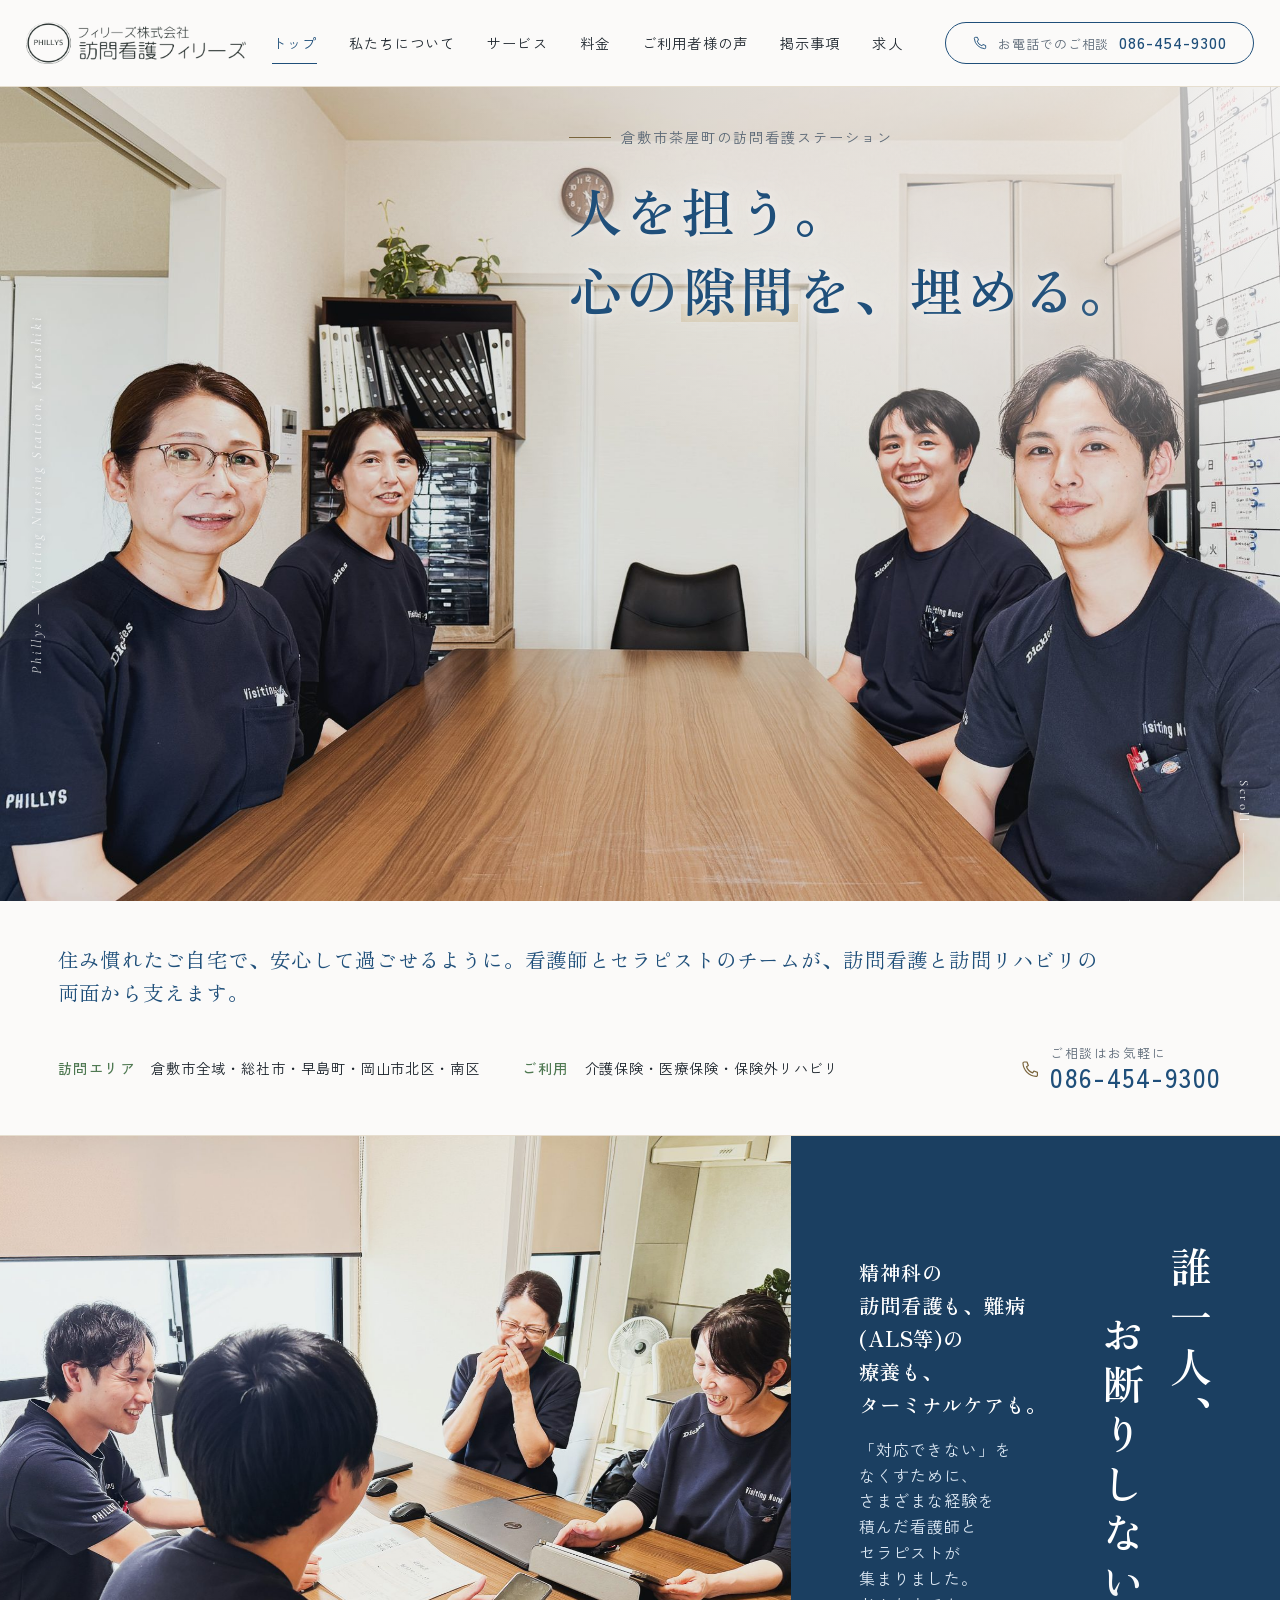
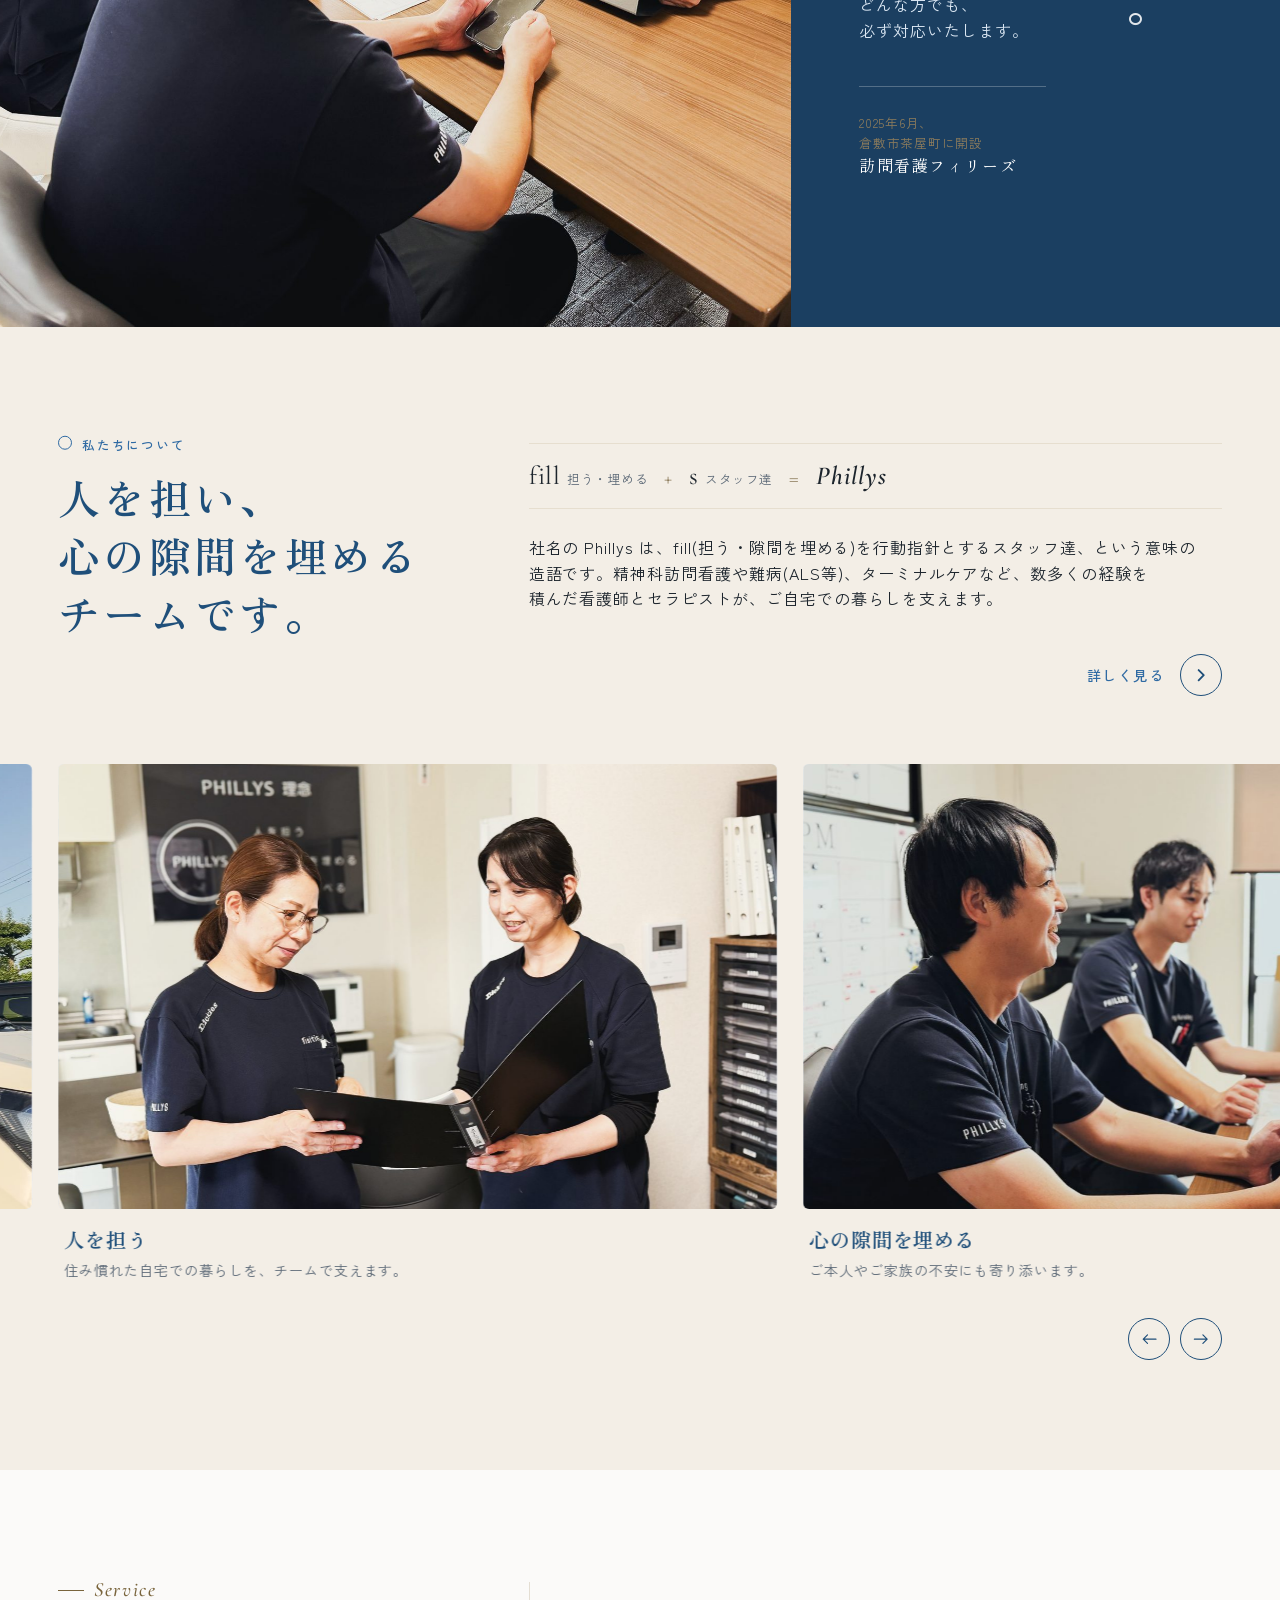
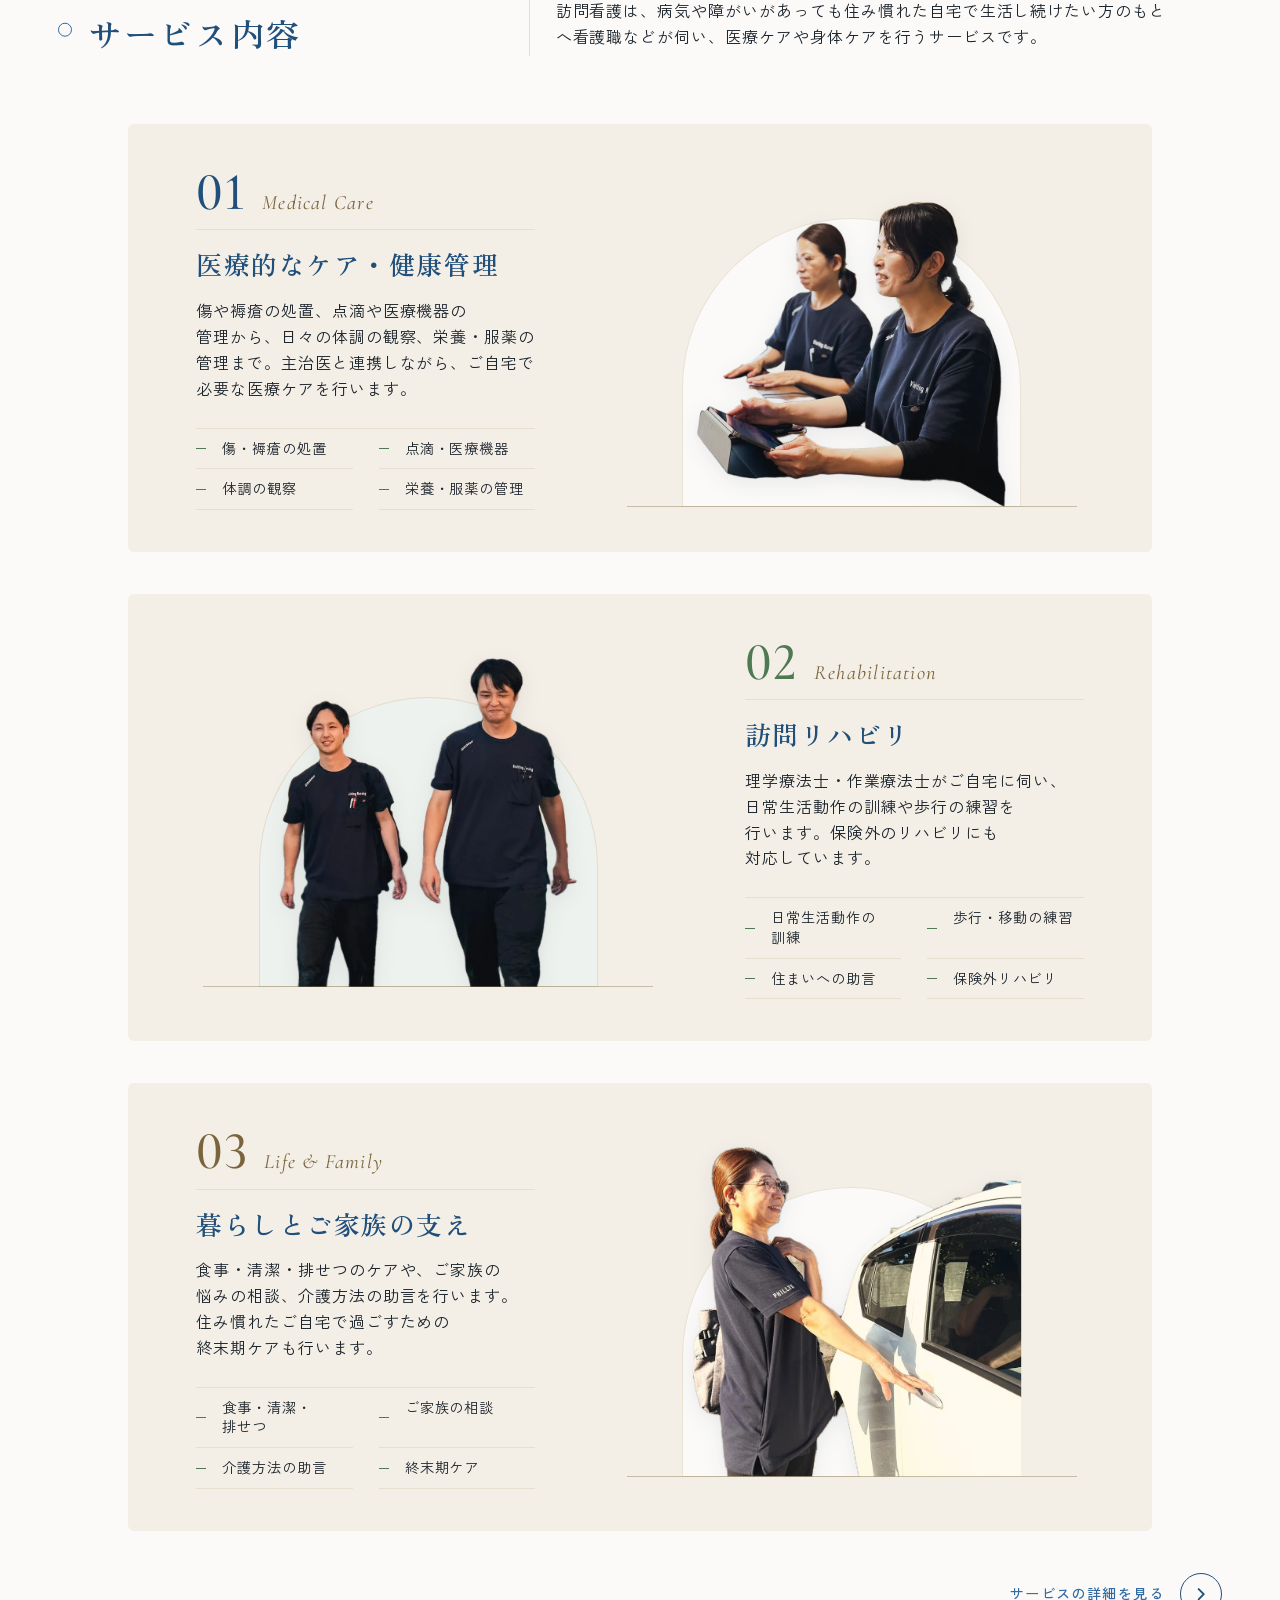
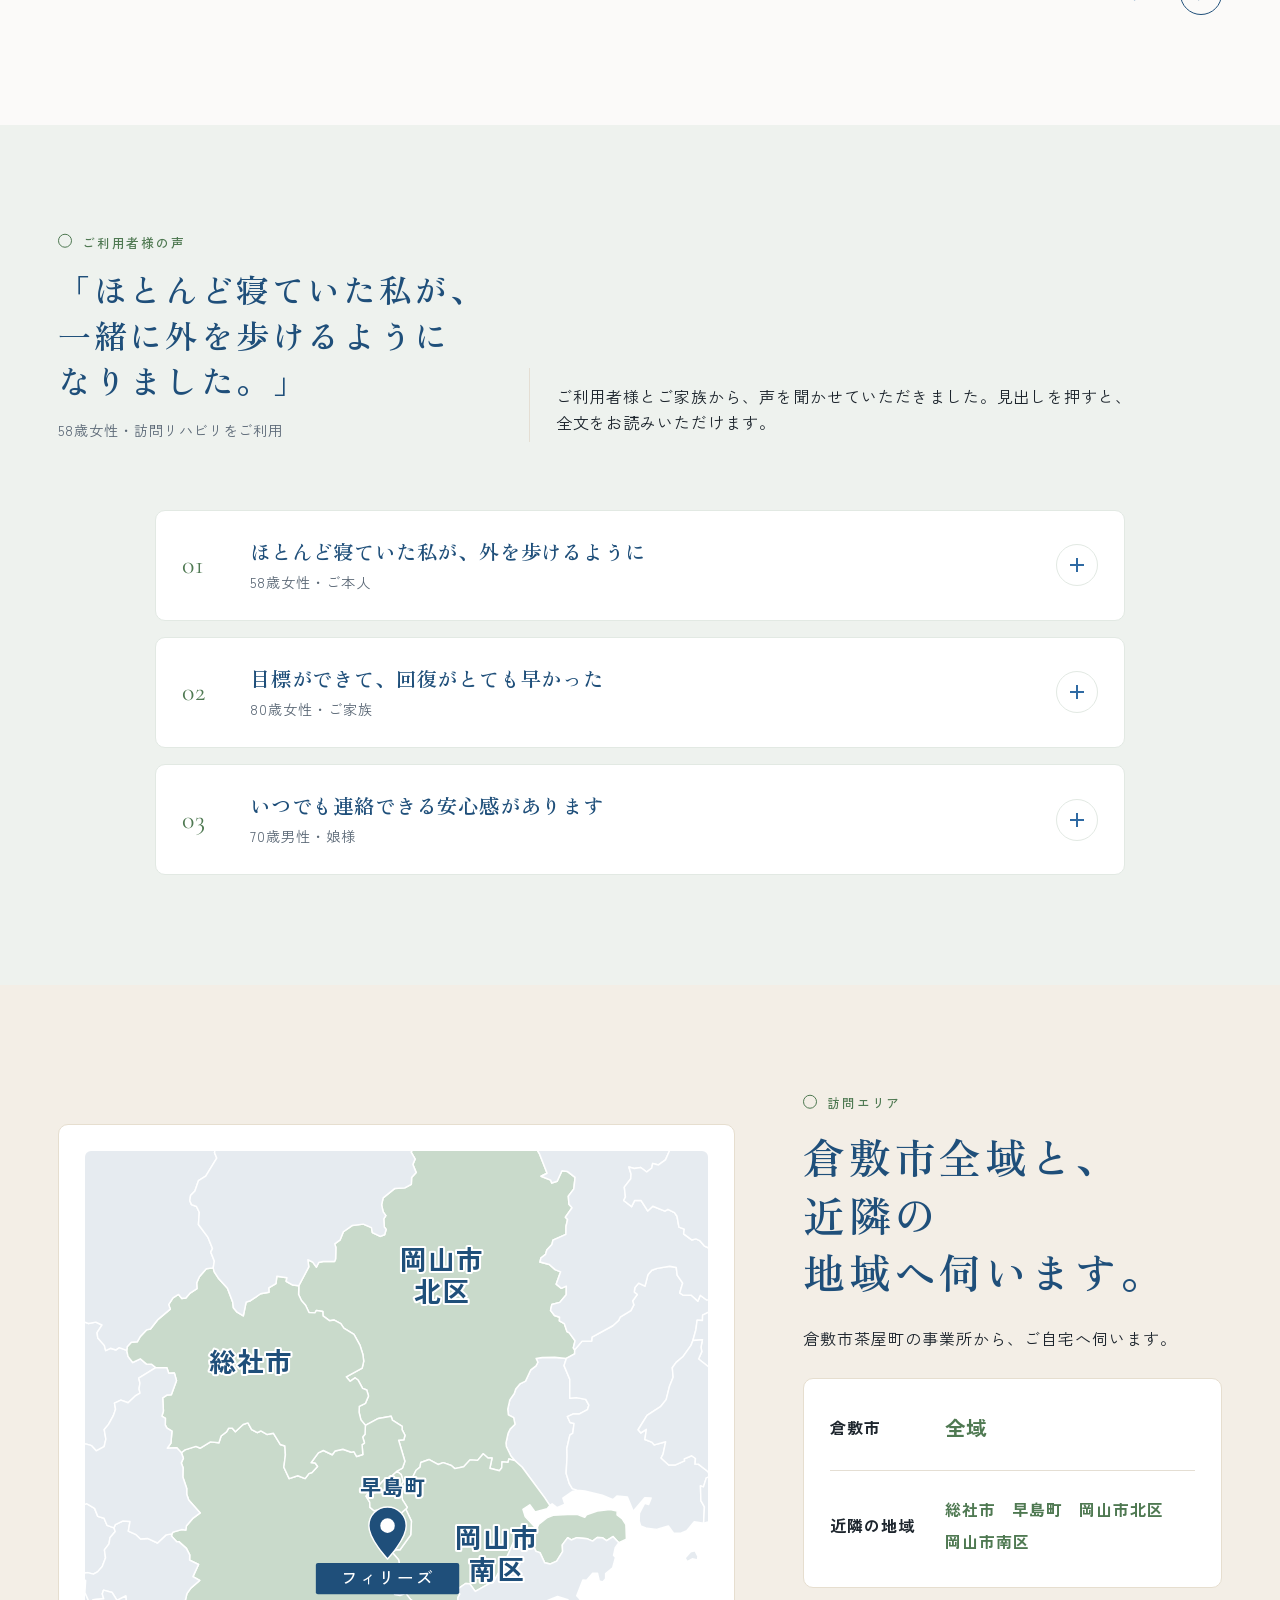
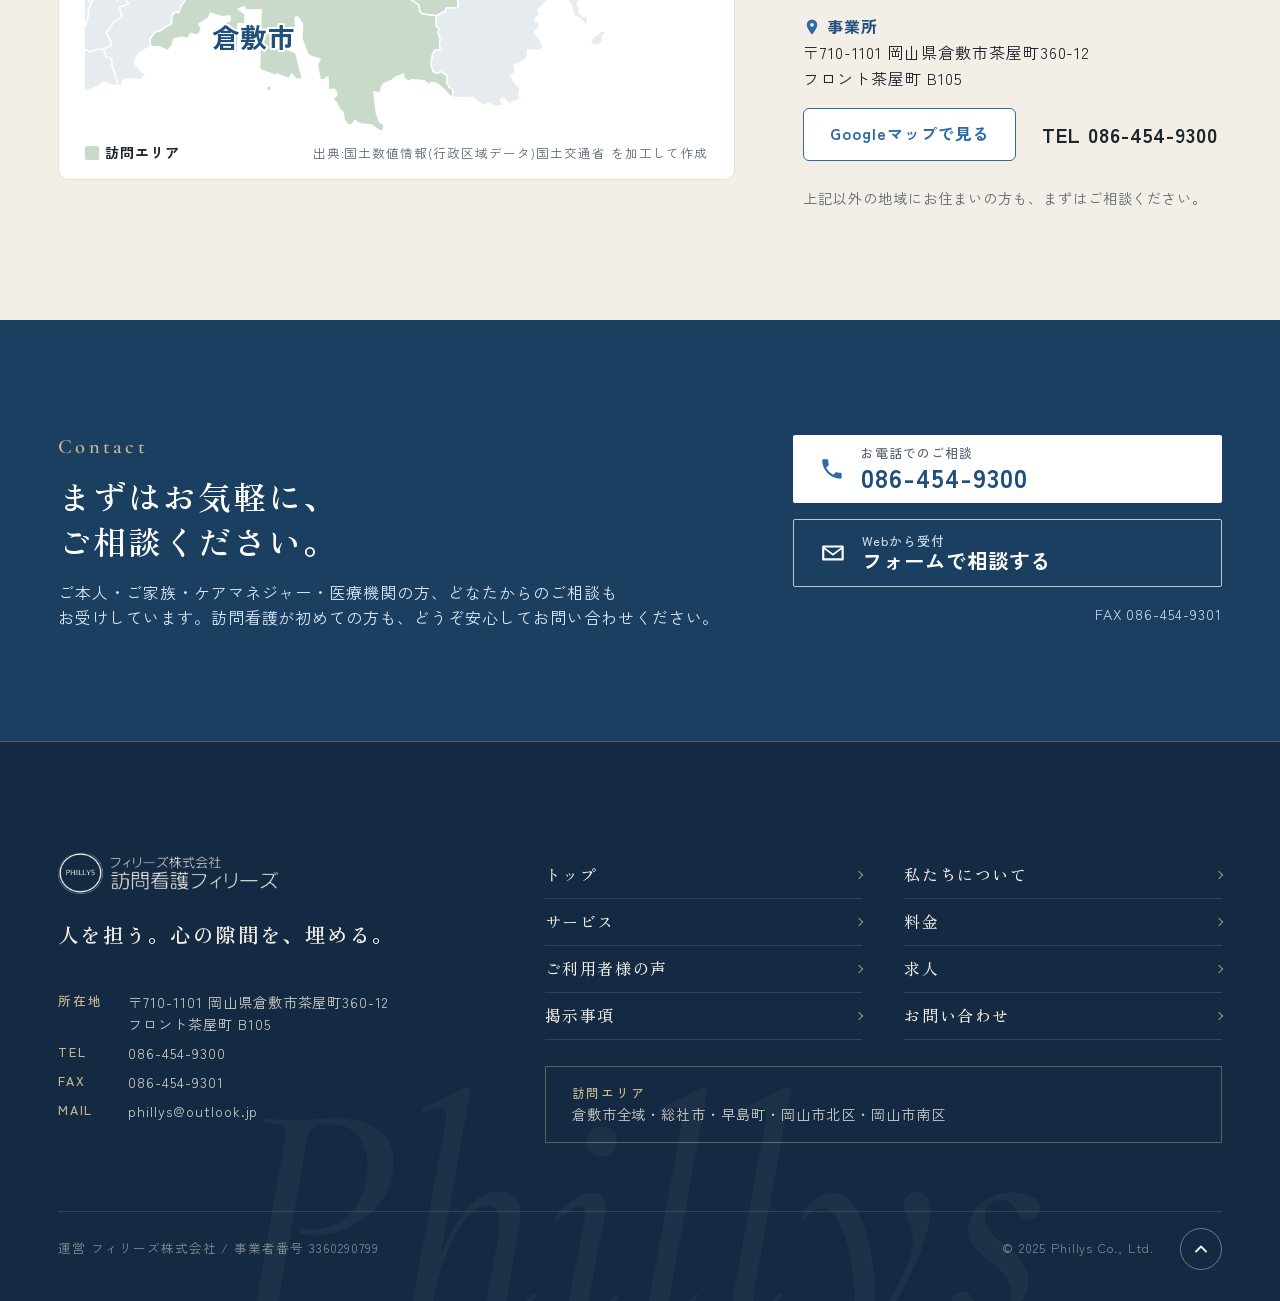
==== index.html @ 4a5539cd "スマホのマニフェスト（誰一人、お断りしない。）を中央配置に整え、本文の改行を読みやすく調整 Co-Authored-By: Claude Opus 5.5 <noreply@anthropic.com" ====
<!doctype html>
<html lang="ja"><head><meta charset="utf-8"><meta name="viewport" content="width=device-width,initial-scale=1">
<title>訪問看護フィリーズ | 倉敷市の訪問看護・訪問リハビリ</title><meta name="description" content="倉敷市茶屋町の訪問看護フィリーズ。精神科訪問看護、難病(ALS等)、ターミナルケアの経験豊富な看護師とセラピストが、ご自宅での療養を訪問看護と訪問リハビリの両面でサポートします。">
<meta property="og:title" content="訪問看護フィリーズ | 倉敷市の訪問看護・訪問リハビリ"><meta property="og:description" content="倉敷市茶屋町の訪問看護フィリーズ。精神科訪問看護、難病(ALS等)、ターミナルケアの経験豊富な看護師とセラピストが、ご自宅での療養を訪問看護と訪問リハビリの両面でサポートします。"><meta property="og:type" content="website">
<link rel="icon" href="img/logo-mark.png"><link rel="preconnect" href="https://fonts.googleapis.com"><link rel="preconnect" href="https://fonts.gstatic.com" crossorigin><link rel="stylesheet" href="https://fonts.googleapis.com/css2?family=Zen+Kaku+Gothic+New:wght@400;500;700&family=Zen+Old+Mincho:wght@500;600;700&family=Cormorant+Garamond:ital,wght@0,500;0,600;1,500&display=swap"><link rel="stylesheet" href="style.css?v=20261123c"><script>document.documentElement.classList.add("js-fill")</script><script>(function(){var d=document.documentElement,p=location.pathname.split("/").pop()||"index.html",top=p==="index.html",seen=false;try{seen=sessionStorage.getItem("ph-ld")==="1";sessionStorage.setItem("ph-ld","1")}catch(e){}var rm=window.matchMedia&&matchMedia("(prefers-reduced-motion: reduce)").matches;var rl=false;try{var n=performance.getEntriesByType("navigation")[0];rl=n?n.type==="reload":(performance.navigation&&performance.navigation.type===1)}catch(e){}if(!rm&&(top||!seen||rl))d.classList.add("ld-on");})();</script></head><body><div class="ld" aria-hidden="true"><div class="ld-in"><div class="ld-mark"><svg class="ld-ring" viewBox="0 0 120 120"><circle cx="60" cy="60" r="57"/></svg><img src="img/logo-mark.png" alt="" width="84" height="84"></div><p class="ld-name">Phillys</p><p class="ld-sub">訪問看護フィリーズ</p></div></div>
<header class="hd hd2"><div class="hd-in">
<input type="checkbox" id="mn" class="mn-t">
<a class="brand" href="index.html"><img src="img/logo.png" alt="フィリーズ株式会社 訪問看護フィリーズ" width="250" height="48"></a>
<nav class="gn" aria-label="メインメニュー"><a href="index.html" aria-current=page>トップ</a><a href="about.html">私たちについて</a><a href="service.html">サービス</a><a href="price.html">料金</a><a href="voice.html">ご利用者様の声</a><a href="notice.html">掲示事項</a><a href="recruit.html">求人</a><a class="gn-contact" href="contact.html">お問い合わせ</a><div class="gn-foot"><p class="gn-foot-l">Contact</p><a class="gn-tel" href="tel:0864549300"><svg viewBox="0 0 24 24" aria-hidden="true"><path d="M5 3.5h3.2l1.6 4.2-2.1 1.4a11.5 11.5 0 0 0 7.2 7.2l1.4-2.1 4.2 1.6V19a1.5 1.5 0 0 1-1.6 1.5A16.5 16.5 0 0 1 3.5 5.1 1.5 1.5 0 0 1 5 3.5z" fill="none" stroke="currentColor" stroke-width="1.4" stroke-linejoin="round"/></svg><span><small>お電話でのご相談</small>086-454-9300</span></a><p class="gn-addr">〒710-1101 岡山県倉敷市茶屋町360-12<br>フロント茶屋町 B105</p></div></nav>
<a class="hd-cta" href="tel:0864549300"><svg viewBox="0 0 24 24" aria-hidden="true"><path d="M5 3.5h3.2l1.6 4.2-2.1 1.4a11.5 11.5 0 0 0 7.2 7.2l1.4-2.1 4.2 1.6V19a1.5 1.5 0 0 1-1.6 1.5A16.5 16.5 0 0 1 3.5 5.1 1.5 1.5 0 0 1 5 3.5z" fill="none" stroke="currentColor" stroke-width="1.4" stroke-linejoin="round"/></svg><span><small>お電話でのご相談</small>086-454-9300</span></a>
<label for="mn" class="mn-b" aria-label="メニューを開く"><i></i><em>MENU</em></label>
</div></header>
<main>
<section class="kv" aria-label="訪問看護フィリーズ">
<div class="kv-ph"><picture><source media="(max-width:1000px)" srcset="img/hero.jpg?v=2"><img src="img/about-team.jpg?v=2" alt="フィリーズのスタッフ" fetchpriority="high"></picture></div>
<div class="kv-in">
<p class="kv-lbl">倉敷市茶屋町の訪問看護ステーション</p>
<h1 class="kv-h"><span class="ink">人を担う。</span><span class="ink">心の<em class="fill-word">隙間</em>を、埋める。</span></h1>

</div>
<p class="kv-side" aria-hidden="true">Phillys — Visiting Nursing Station, Kurashiki</p>
<a class="kv-scroll" href="#kv-info" aria-label="下へスクロール"><span>Scroll</span><i></i></a>
</section>
<section class="kv-info" id="kv-info"><div class="wrap kv-info-in">
<p class="kv-info-lead">住み慣れたご自宅で、安心して過ごせるように。看護師とセラピストのチームが、訪問看護と訪問リハビリの両面から支えます。</p>
<dl><div><dt>訪問エリア</dt><dd>倉敷市全域・総社市・早島町・岡山市北区・南区</dd></div>
<div><dt>ご利用</dt><dd>介護保険・医療保険・保険外リハビリ</dd></div></dl>
<a class="kv-tel" href="tel:0864549300"><svg viewBox="0 0 24 24" aria-hidden="true"><path d="M5 3.5h3.2l1.6 4.2-2.1 1.4a11.5 11.5 0 0 0 7.2 7.2l1.4-2.1 4.2 1.6V19a1.5 1.5 0 0 1-1.6 1.5A16.5 16.5 0 0 1 3.5 5.1 1.5 1.5 0 0 1 5 3.5z" fill="none" stroke="currentColor" stroke-width="1.4" stroke-linejoin="round"/></svg><span><small>ご相談はお気軽に</small>086-454-9300</span></a>
</div></section>
<section class="mf" aria-labelledby="mf-h">
<div class="mf-ph"><div class="photo mf-photo"><span><small>img/hero.jpg</small></span><picture><source media="(max-width:1000px)" srcset="img/about-team.jpg?v=2"><img src="img/hero.jpg?v=2" alt="フィリーズのスタッフ" loading="lazy" onerror="this.remove()"></picture></div></div>
<div class="mf-panel">
<h2 class="mf-h" id="mf-h"><span>誰一人、</span><span>お断りしない。</span></h2>
<div class="mf-body">
<p class="mf-lead"><span>精神科の訪問看護も、</span><span>難病(ALS等)の療養も、</span><span>ターミナルケアも。</span></p>
<p>「対応できない」をなくすために、さまざまな経験を積んだ看護師とセラピストが集まりました。どんな方でも、必ず対応いたします。</p>
<p class="mf-sign"><span>2025年6月、倉敷市茶屋町に開設</span>訪問看護フィリーズ</p>
</div>
</div>
</section>
<section class="ab3">
<div class="wrap ab3-top">
<div class="st"><p class="st-lbl">私たちについて</p><h2 class="st-h">人を担い、<br>心の隙間を埋める<br>チームです。</h2></div>
<div class="ab3-body">
<p class="ab3-name2" aria-label="fill に s を足して Phillys"><span>fill<small>担う・埋める</small></span><i>+</i><span>s<small>スタッフ達</small></span><i>=</i><span class="nm">Phillys</span></p>
<p>社名の Phillys は、fill(担う・隙間を埋める)を行動指針とするスタッフ達、という意味の造語です。精神科訪問看護や難病(ALS等)、ターミナルケアなど、数多くの経験を積んだ看護師とセラピストが、ご自宅での暮らしを支えます。</p>
<a class="ab3-more" href="about.html">詳しく見る<span aria-hidden="true"><svg viewBox="0 0 24 24"><path d="M9 6l6 6-6 6" fill="none" stroke="currentColor" stroke-width="2.2" stroke-linecap="round" stroke-linejoin="round"/></svg></span></a>
</div>
</div>
<ul class="ab3-gal">
<li><div class="photo ab3-ph"><span><small>img/philosophy.jpg</small></span><img src="img/philosophy.jpg?v=2" alt="PHILLYS 理念のパネルの前で書類を確認する看護師" loading="lazy" onerror="this.remove()"></div><p><b>人を担う</b>住み慣れた自宅での暮らしを、チームで支えます。</p></li>
<li><div class="photo ab3-ph"><span><small>img/act2.jpg</small></span><img src="img/act2.jpg?v=2" alt="打ち合わせをするスタッフ" loading="lazy" onerror="this.remove()"></div><p><b>心の隙間を埋める</b>ご本人やご家族の不安にも寄り添います。</p></li>
<li><div class="photo ab3-ph"><span><small>img/area.jpg</small></span><img src="img/area.jpg?v=2" alt="訪問車に乗り込む看護師" loading="lazy" onerror="this.remove()"></div><p><b>手を差し伸べる</b>どんな方でもお断りせず、必ず対応します。</p></li>
</ul>
</section>
<section class="sv3"><div class="wrap">
<div class="sv3-head"><div class="ab3-ttl"><p class="ab3-en">Service</p><h2>サービス内容</h2></div>
<p class="sv3-intro">訪問看護は、病気や障がいがあっても住み慣れた自宅で生活し続けたい方のもとへ看護職などが伺い、医療ケアや身体ケアを行うサービスです。</p></div>
<div class="sv4-list"><article class="sv4">
<div class="sv4-txt"><div class="sv5-head"><span class="sv5-no" aria-hidden="true">01</span><span class="sv5-en">Medical Care</span></div><h3>医療的なケア・健康管理</h3><p>傷や褥瘡の処置、点滴や医療機器の管理から、日々の体調の観察、栄養・服薬の管理まで。主治医と連携しながら、ご自宅で必要な医療ケアを行います。</p><ul class="sv5-pts"><li>傷・褥瘡の処置</li><li>点滴・医療機器</li><li>体調の観察</li><li>栄養・服薬の管理</li></ul></div>
<div class="photo sv4-ph cut"><span><small>img/cut-care.webp</small></span><img src="img/cut-care.webp?v=2" alt="タブレットを見ながら話す看護師" loading="lazy" onerror="this.remove()"></div>
</article><article class="sv4 rev">
<div class="sv4-txt"><div class="sv5-head"><span class="sv5-no" aria-hidden="true">02</span><span class="sv5-en">Rehabilitation</span></div><h3>訪問リハビリ</h3><p>理学療法士・作業療法士がご自宅に伺い、日常生活動作の訓練や歩行の練習を行います。保険外のリハビリにも対応しています。</p><ul class="sv5-pts"><li>日常生活動作の訓練</li><li>歩行・移動の練習</li><li>住まいへの助言</li><li>保険外リハビリ</li></ul></div>
<div class="photo sv4-ph cut"><span><small>img/cut-rehab.webp</small></span><img src="img/cut-rehab.webp?v=2" alt="外を歩くフィリーズのスタッフ" loading="lazy" onerror="this.remove()"></div>
</article><article class="sv4">
<div class="sv4-txt"><div class="sv5-head"><span class="sv5-no" aria-hidden="true">03</span><span class="sv5-en">Life & Family</span></div><h3>暮らしとご家族の支え</h3><p>食事・清潔・排せつのケアや、ご家族の悩みの相談、介護方法の助言を行います。住み慣れたご自宅で過ごすための終末期ケアも行います。</p><ul class="sv5-pts"><li>食事・清潔・排せつ</li><li>ご家族の相談</li><li>介護方法の助言</li><li>終末期ケア</li></ul></div>
<div class="photo sv4-ph cut"><span><small>img/cut-family.webp</small></span><img src="img/cut-family.webp?v=2" alt="訪問に出発する看護師" loading="lazy" onerror="this.remove()"></div>
</article></div>
<a class="ab3-more" href="service.html">サービスの詳細を見る<span aria-hidden="true"><svg viewBox="0 0 24 24"><path d="M9 6l6 6-6 6" fill="none" stroke="currentColor" stroke-width="2.2" stroke-linecap="round" stroke-linejoin="round"/></svg></span></a>
</div></section>
<section class="vc"><div class="wrap">
<div class="vc-head"><div class="st"><p class="st-lbl">ご利用者様の声</p><h2 class="st-h st-q">「ほとんど寝ていた私が、<br>一緒に外を歩けるように<br>なりました。」</h2><p class="st-cite">58歳女性・訪問リハビリをご利用</p></div>
<p class="sv3-intro">ご利用者様とご家族から、声を聞かせていただきました。見出しを押すと、全文をお読みいただけます。</p></div>
<div class="vc-list"><details class="vc-item">
<summary><span class="vc-no" aria-hidden="true">01</span><span class="vc-sum"><b>ほとんど寝ていた私が、外を歩けるように</b><span class="vc-who">58歳女性・ご本人</span></span><span class="vc-ic" aria-hidden="true"></span></summary>
<div class="vc-body"><p>家でリハビリをしたくて、紹介をしてもらいました。リハビリ士さんが、きてくれるようになってからほとんど寝ていた私が、一緒に外を歩けるようになりました。今は近くのスーパーに歩いていくことが目標です。</p></div>
</details><details class="vc-item">
<summary><span class="vc-no" aria-hidden="true">02</span><span class="vc-sum"><b>目標ができて、回復がとても早かった</b><span class="vc-who">80歳女性・ご家族</span></span><span class="vc-ic" aria-hidden="true"></span></summary>
<div class="vc-body"><p>母が人工肛門になり、やる気を失っている時に、母が今一番やりたいことを聞いてくださったおかげで目標を持つことができ、そこからの回復がとても早かったです。</p></div>
</details><details class="vc-item">
<summary><span class="vc-no" aria-hidden="true">03</span><span class="vc-sum"><b>いつでも連絡できる安心感があります</b><span class="vc-who">70歳男性・娘様</span></span><span class="vc-ic" aria-hidden="true"></span></summary>
<div class="vc-body"><p>いつもお世話になっています。おかげで現在体調も良く過ごさせてもらっています。何かあった時にいつでも(24時間)連絡すると対応していただけると思うと、とても安心です。これからもよろしくお願いします。先日足湯をして爪を整えていただき、本人もとても気持ちよさそうで本当にありがとうございました。</p></div>
</details></div>
</div></section>
<section class="ar3"><div class="wrap ar3-in">
<div class="ar3-vis"><figure class="am-fig"><svg class="am" viewBox="0 0 600 560" role="img" aria-label="訪問エリアの地図。倉敷市全域、総社市、早島町、岡山市北区、岡山市南区を色付きで示しています。事業所は倉敷市茶屋町です。"><path class="am-off" d="M413.7,297.9L420.8,304.4L442.4,333.6L447.5,341.3L449.6,339.5L454.3,343.2L461.9,340.0L459.9,334.1L469.3,327.7L473.6,326.4L469.1,325.0L466.3,320.5L463.1,310.3L464.0,293.8L463.8,286.2L466.7,273.5L469.5,271.6L470.7,262.3L466.9,261.3L464.3,255.6L470.1,253.1L475.5,253.2L483.6,249.0L485.0,244.6L482.0,239.1L472.9,237.4L466.6,238.0L466.6,219.7L461.1,206.6L463.3,199.7L452.1,198.6L440.1,198.7L434.2,199.6L435.9,203.3L434.1,206.8L429.1,210.6L424.0,221.5L418.6,224.2L414.6,229.0L413.2,233.4L408.9,239.5L406.9,248.6L407.5,254.0L412.6,256.6L413.9,263.1L409.2,267.7L407.2,271.8L405.2,281.0L405.6,284.7L409.9,293.5L413.7,297.9Z"><title>岡山市中区</title></path><path class="am-on" d="M463.3,199.7L471.3,195.3L471.3,191.4L470.0,189.5L471.7,182.6L466.2,175.0L463.9,173.8L461.3,166.1L456.6,163.5L456.8,160.0L451.9,158.3L448.1,153.4L449.3,147.8L457.0,145.7L463.2,138.3L463.3,130.1L458.5,132.2L453.5,128.2L457.8,116.3L452.5,114.2L446.9,109.2L437.9,106.9L438.8,103.0L443.3,99.5L444.5,95.3L449.4,90.1L450.4,85.8L462.9,80.2L463.0,72.4L464.5,65.9L462.4,63.7L468.8,54.6L465.8,51.2L465.2,43.6L470.5,36.5L471.7,25.4L464.5,19.8L459.1,19.0L454.5,29.1L449.2,30.8L448.2,28.0L439.0,24.3L444.8,21.4L437.3,2.5L434.5,-2.2L431.2,-3.5L422.4,-1.0L412.5,-1.2L409.8,-4.0L402.4,-5.9L407.7,-10.3L413.6,-17.7L405.3,-22.7L400.9,-29.8L394.9,-31.7L396.6,-39.2L390.7,-42.3L386.8,-42.3L383.0,-46.7L378.9,-44.9L376.0,-40.1L371.4,-47.7L367.2,-50.4L367.3,-55.4L371.5,-55.0L377.4,-58.4L379.9,-61.4L373.9,-66.9L376.9,-70.6L382.3,-72.0L383.4,-79.8L379.9,-86.8L383.9,-94.0L385.4,-98.6L379.0,-100.7L374.7,-92.9L369.2,-95.3L360.8,-94.2L360.1,-97.2L355.4,-99.7L352.8,-95.1L347.0,-88.9L335.5,-85.4L332.2,-93.8L328.7,-92.8L325.1,-95.0L321.4,-93.2L323.9,-87.6L321.2,-81.9L323.4,-78.2L322.8,-72.0L318.1,-66.4L321.3,-58.5L330.1,-54.0L334.4,-47.1L339.1,-44.9L346.3,-47.1L350.7,-42.1L343.8,-38.4L337.7,-38.3L336.6,-33.7L331.4,-30.6L327.9,-32.1L322.6,-26.0L318.9,-17.4L321.2,-12.1L313.9,1.0L317.8,7.7L315.6,12.9L318.8,20.8L314.4,25.5L314.1,32.2L307.8,35.5L298.3,36.0L287.0,45.1L285.5,51.8L287.0,58.6L289.6,62.2L287.6,65.3L288.1,73.1L289.9,75.4L288.4,80.6L284.2,82.2L276.6,78.5L275.7,73.7L267.9,70.4L257.1,71.8L248.7,77.7L245.6,85.5L240.4,89.4L241.5,92.8L241.2,104.0L240.2,106.4L229.2,106.3L225.0,107.3L222.7,111.8L219.2,107.0L214.5,104.7L215.4,111.5L205.8,129.7L205.6,138.1L208.3,143.9L212.3,148.5L215.6,155.4L221.3,155.8L222.8,153.5L228.9,154.5L229.1,158.7L235.3,163.3L239.9,162.7L246.2,166.1L249.1,170.4L258.9,176.5L264.6,186.8L267.4,195.6L268.3,202.3L266.8,208.9L251.5,217.4L255.1,221.7L259.9,218.3L263.0,220.7L267.2,228.5L271.2,230.0L272.9,235.9L269.9,242.9L264.0,245.8L263.8,251.5L265.6,258.8L269.9,264.0L282.4,257.4L294.7,255.4L295.9,259.1L305.3,265.0L305.2,268.2L308.0,273.6L306.9,277.9L301.9,278.4L307.9,298.6L305.6,305.2L300.3,308.2L304.4,311.5L306.3,318.3L314.1,316.5L318.7,307.3L322.5,304.3L323.2,299.8L331.3,297.0L339.8,301.7L344.8,300.0L352.6,302.7L356.0,305.7L364.5,303.9L370.6,297.3L377.9,297.8L383.3,291.4L387.9,295.5L391.8,295.5L389.7,305.4L399.0,307.7L401.1,304.9L401.4,299.1L407.2,299.7L407.9,296.5L413.7,297.9L409.9,293.5L405.6,284.7L405.2,281.0L407.2,271.8L409.2,267.7L413.9,263.1L412.6,256.6L407.5,254.0L406.9,248.6L408.9,239.5L413.2,233.4L414.6,229.0L418.6,224.2L424.0,221.5L429.1,210.6L434.1,206.8L435.9,203.3L434.2,199.6L440.1,198.7L452.1,198.6L463.3,199.7Z"><title>岡山市北区</title></path><path class="am-off" d="M587.1,384.7L582.9,385.7L577.6,391.8L579.7,395.2L584.5,392.5L589.5,393.6L590.0,390.2L587.1,384.7ZM473.6,326.4L481.0,327.2L497.9,331.2L508.3,335.5L512.0,332.0L522.1,333.0L527.7,346.7L538.8,333.7L545.0,334.0L542.5,340.2L538.6,339.2L533.7,348.7L533.4,356.0L534.9,360.9L540.9,363.2L550.2,364.2L561.5,360.9L566.4,367.7L573.6,367.9L579.2,365.5L586.4,356.9L595.4,358.3L596.2,342.6L592.8,336.5L592.4,322.3L595.3,323.3L598.0,314.6L601.5,313.5L599.8,308.7L590.3,301.4L587.2,301.4L587.6,296.0L584.0,293.3L576.8,296.3L577.0,298.3L568.4,302.2L561.8,302.3L554.5,295.5L556.4,291.7L558.9,279.9L548.0,282.9L545.4,280.2L538.9,277.7L540.3,267.9L535.1,271.4L532.4,268.3L541.0,254.4L553.9,246.1L559.4,239.3L562.7,226.1L566.1,217.7L565.3,208.6L569.0,203.5L575.4,198.1L583.3,187.1L585.1,182.4L588.0,172.0L589.2,162.8L594.3,163.1L594.5,157.9L599.7,155.4L603.4,155.8L606.4,152.3L606.3,149.0L603.0,148.7L602.9,143.5L598.0,143.2L592.2,138.9L589.9,144.5L583.6,138.8L575.4,138.6L572.4,136.6L575.3,127.1L570.0,119.5L569.1,112.1L562.8,110.9L550.7,113.0L545.6,114.8L541.8,119.2L539.0,130.1L532.9,127.2L529.2,131.7L528.7,135.8L531.6,138.1L527.1,144.4L528.3,148.1L525.4,153.7L515.1,160.0L513.6,163.2L508.0,168.2L488.0,179.1L487.6,183.0L478.5,183.0L471.3,191.4L471.3,195.3L463.3,199.7L461.1,206.6L466.6,219.7L466.6,238.0L472.9,237.4L482.0,239.1L485.0,244.6L483.6,249.0L475.5,253.2L470.1,253.1L464.3,255.6L466.9,261.3L470.7,262.3L469.5,271.6L466.7,273.5L463.8,286.2L464.0,293.8L463.1,310.3L466.3,320.5L469.1,325.0L473.6,326.4Z"><title>岡山市東区</title></path><path class="am-on" d="M413.7,297.9L407.9,296.5L407.2,299.7L401.4,299.1L401.1,304.9L399.0,307.7L389.7,305.4L391.8,295.5L387.9,295.5L383.3,291.4L377.9,297.8L370.6,297.3L364.5,303.9L356.0,305.7L352.6,302.7L344.8,300.0L339.8,301.7L331.3,297.0L323.2,299.8L322.5,304.3L318.7,307.3L314.1,316.5L306.3,318.3L304.5,321.2L306.1,325.1L304.6,328.9L305.5,335.5L310.2,343.1L308.7,344.6L314.2,356.3L313.5,369.5L303.2,383.8L299.2,383.7L295.9,386.4L301.8,393.4L303.3,401.1L297.3,404.9L288.8,406.4L290.3,411.2L293.8,415.7L294.1,419.5L298.2,427.0L303.2,427.8L308.8,425.8L313.5,431.8L320.9,436.6L322.4,443.9L325.1,445.6L338.2,447.3L346.8,442.9L347.4,440.2L359.2,439.4L358.9,429.9L360.7,426.5L357.3,422.7L366.3,416.3L370.3,416.5L375.6,423.9L393.9,413.7L406.0,391.0L413.9,373.6L427.0,381.3L432.1,381.3L434.1,385.4L437.9,386.6L442.5,396.4L447.6,397.6L454.0,394.8L459.7,385.6L459.4,379.1L464.6,372.2L468.0,374.4L473.4,372.2L483.6,373.3L488.6,375.5L493.0,372.0L497.9,372.2L502.1,375.1L508.2,371.1L513.8,377.0L521.1,373.6L520.6,359.6L516.9,353.9L512.1,350.2L512.2,346.5L505.3,345.0L493.1,346.5L482.7,350.1L481.0,352.5L474.2,350.0L464.4,349.8L450.6,350.7L444.5,353.1L436.6,359.4L434.8,363.9L423.6,351.7L421.5,344.9L428.1,340.5L433.2,347.5L444.8,344.3L447.5,341.3L442.4,333.6L420.8,304.4L413.7,297.9Z"><title>岡山市南区</title></path><path class="am-on" d="M307.1,565.8L303.8,568.0L297.2,569.2L301.0,575.8L307.1,565.8ZM227.9,558.4L226.8,563.9L230.9,573.0L237.2,574.3L241.9,570.5L242.4,564.5L236.0,565.4L231.3,563.4L227.9,558.4ZM179.9,516.3L175.9,514.0L174.4,519.3L178.9,519.1L179.9,516.3ZM147.6,465.5L137.4,465.6L131.6,468.3L131.5,482.7L146.7,483.0L147.6,465.5ZM269.9,264.0L269.5,272.6L267.3,275.3L269.0,281.1L266.7,282.6L267.4,292.1L261.5,294.1L258.8,289.4L256.3,290.0L248.2,287.1L240.7,288.8L238.0,292.4L229.4,288.3L224.6,290.5L217.6,300.1L221.5,300.6L223.8,303.7L218.5,309.4L215.5,310.5L211.9,315.3L204.8,312.6L196.5,315.4L191.4,304.4L192.9,292.6L192.4,284.0L187.9,282.5L181.4,271.7L175.1,272.8L169.2,269.5L165.9,271.1L160.4,268.1L156.8,261.7L152.2,263.3L144.7,270.2L141.8,266.8L138.2,266.9L136.2,270.3L131.0,274.3L128.9,280.8L120.8,280.0L111.0,286.1L106.8,284.3L96.2,287.7L92.8,290.4L94.7,295.7L92.7,300.2L94.4,304.9L94.2,313.7L97.9,324.8L97.9,330.3L99.8,336.0L110.9,348.4L104.1,353.3L97.7,360.7L97.0,364.9L93.0,364.4L84.8,366.8L83.6,368.5L83.3,370.7L88.3,376.2L90.3,376.0L97.6,382.5L100.8,388.8L100.7,393.8L109.3,398.0L103.9,409.7L110.4,413.4L101.9,420.7L98.1,426.0L96.8,431.9L93.4,436.3L89.9,444.7L87.5,442.7L83.5,447.0L83.3,454.6L73.7,461.0L67.1,463.2L62.6,469.6L63.1,477.1L71.3,476.8L79.5,481.2L83.8,475.9L85.7,469.6L92.1,468.1L99.1,469.2L101.6,464.5L108.6,466.1L112.3,460.1L109.5,455.5L119.0,449.3L120.5,445.0L132.3,448.3L139.7,447.5L139.6,452.0L132.9,454.7L132.7,461.6L147.2,461.9L147.1,455.0L153.9,455.2L154.1,445.9L147.5,440.9L153.1,438.5L154.3,441.9L169.5,441.6L168.1,499.1L184.2,505.1L184.8,503.3L196.6,507.8L198.8,503.4L203.1,508.1L209.3,508.3L202.8,482.9L183.8,475.5L186.6,469.8L194.9,472.7L200.6,472.7L200.7,462.3L202.7,459.9L202.2,449.0L204.8,448.5L209.4,455.0L208.8,469.4L214.5,484.3L217.4,486.5L226.3,488.9L223.7,494.2L226.3,508.8L229.8,509.0L233.7,506.1L234.6,518.6L240.4,518.1L242.8,523.0L238.5,527.8L242.2,531.1L244.8,537.0L248.3,540.4L249.4,547.1L253.1,552.3L256.5,552.6L259.9,548.1L265.1,551.4L276.1,552.5L283.6,558.2L287.1,557.7L287.8,552.2L283.7,549.8L280.3,540.4L278.0,520.4L284.0,521.7L286.5,513.1L294.9,509.7L299.7,505.9L306.8,503.3L306.7,507.2L310.9,510.4L314.4,509.0L326.8,509.8L329.8,513.2L334.3,511.6L338.9,512.6L344.7,517.5L352.5,525.8L354.6,522.0L353.4,517.5L350.3,516.1L348.4,511.7L348.6,504.9L342.9,500.8L338.8,502.7L335.2,501.0L333.1,494.7L334.5,484.4L336.6,480.7L342.3,479.7L341.1,475.8L342.0,470.3L339.7,463.3L340.8,459.3L338.1,457.3L338.2,447.3L325.1,445.6L322.4,443.9L320.9,436.6L313.5,431.8L308.8,425.8L303.2,427.8L298.2,427.0L294.1,419.5L293.8,415.7L290.3,411.2L288.8,406.4L297.3,404.9L303.3,401.1L301.8,393.4L295.9,386.4L299.2,383.7L303.2,383.8L313.5,369.5L314.2,356.3L308.7,344.6L298.0,354.3L294.3,355.6L294.1,348.4L284.3,345.0L278.2,346.3L274.3,343.0L274.0,337.9L270.5,332.2L272.9,329.1L278.3,329.3L283.2,327.3L282.4,322.5L287.6,316.7L295.6,312.5L300.3,308.2L305.6,305.2L307.9,298.6L301.9,278.4L306.9,277.9L308.0,273.6L305.2,268.2L305.3,265.0L295.9,259.1L294.7,255.4L282.4,257.4L269.9,264.0Z"><title>倉敷市</title></path><path class="am-off" d="M509.5,-554.2L504.6,-542.6L497.5,-534.4L496.2,-526.9L499.6,-524.4L500.9,-514.1L495.7,-505.0L488.6,-501.7L483.3,-492.5L478.3,-490.8L479.4,-482.2L484.0,-477.4L482.3,-472.0L485.0,-467.1L491.0,-459.5L486.2,-457.1L484.3,-454.0L479.5,-451.9L474.7,-443.1L476.3,-439.2L474.7,-433.3L476.1,-421.9L478.2,-418.0L476.0,-413.7L475.4,-401.9L473.7,-399.8L473.9,-392.4L465.8,-384.2L464.8,-376.4L461.4,-370.5L455.4,-367.9L451.0,-357.2L452.0,-347.5L445.4,-340.2L445.9,-329.8L444.7,-322.8L441.7,-320.0L439.1,-312.7L441.5,-306.8L439.7,-301.4L434.5,-299.5L431.6,-296.2L432.2,-290.8L430.1,-286.6L426.2,-286.2L424.2,-277.1L418.6,-273.6L420.3,-269.5L418.3,-264.9L419.3,-255.8L415.0,-253.0L412.5,-245.7L405.9,-246.3L395.9,-245.8L386.7,-251.2L378.1,-260.6L370.7,-264.0L369.0,-267.1L362.3,-268.6L352.7,-268.2L351.1,-272.1L345.7,-274.3L346.8,-280.4L344.3,-283.2L339.7,-295.0L330.9,-299.3L326.7,-299.3L323.0,-296.7L316.3,-294.6L311.5,-291.5L306.9,-291.1L302.1,-277.8L306.0,-276.3L305.7,-270.2L298.8,-264.1L298.6,-261.2L294.2,-255.6L292.0,-250.0L294.1,-240.2L293.7,-232.3L291.5,-230.3L292.3,-225.0L295.9,-222.2L299.1,-221.7L305.5,-225.8L313.4,-213.6L315.3,-216.0L320.9,-215.2L324.9,-216.9L332.7,-215.7L336.5,-218.9L346.6,-219.2L345.6,-212.3L349.6,-212.0L349.2,-199.4L351.3,-193.8L350.4,-189.3L351.9,-182.9L346.6,-180.3L344.0,-174.8L349.0,-164.1L350.0,-155.1L357.8,-157.2L363.4,-151.9L365.4,-146.5L368.8,-145.1L373.2,-150.3L383.1,-158.2L383.9,-163.7L393.5,-170.7L394.4,-177.6L399.2,-178.7L405.1,-183.7L403.6,-187.5L409.7,-194.5L410.4,-200.8L413.0,-203.3L412.1,-211.0L406.0,-214.3L410.3,-218.3L415.6,-218.1L417.9,-220.6L425.3,-221.3L423.9,-231.1L428.5,-230.7L432.8,-222.6L430.8,-216.3L430.4,-210.5L425.6,-202.4L425.8,-195.3L423.4,-188.5L427.2,-176.9L433.9,-177.1L436.9,-175.2L438.9,-180.5L447.5,-180.0L449.2,-185.2L453.9,-191.0L465.9,-199.3L471.8,-195.1L475.4,-195.1L482.9,-185.3L488.7,-184.7L494.2,-178.4L495.8,-173.4L504.0,-172.9L511.2,-168.1L520.3,-168.4L512.4,-182.3L513.6,-185.6L521.6,-192.4L521.2,-195.0L526.4,-198.8L538.5,-196.8L541.7,-192.0L546.1,-194.1L552.2,-194.3L558.2,-197.6L566.3,-190.1L564.1,-198.6L563.8,-210.8L566.2,-216.3L566.3,-226.5L564.7,-230.3L569.3,-233.7L574.1,-234.7L580.7,-229.7L585.1,-229.8L586.8,-236.0L585.6,-240.7L588.3,-242.9L588.2,-251.0L583.8,-254.6L587.0,-271.9L592.1,-272.0L601.6,-280.0L602.4,-283.5L609.0,-289.0L610.8,-293.8L615.5,-296.7L616.0,-304.4L618.2,-308.2L618.1,-314.9L621.8,-322.1L623.3,-331.0L626.6,-338.2L628.1,-345.2L627.7,-365.0L625.7,-372.4L630.4,-372.6L635.4,-378.3L638.4,-378.0L650.9,-381.2L653.4,-384.1L654.8,-394.8L650.7,-404.7L646.4,-409.6L639.2,-413.2L638.3,-420.2L639.6,-427.1L644.5,-434.2L647.8,-440.9L648.8,-446.6L647.9,-452.4L649.9,-455.6L647.0,-461.4L643.7,-464.0L635.5,-462.3L629.2,-459.8L623.2,-466.4L621.9,-469.9L630.2,-474.5L627.5,-482.9L635.6,-493.8L635.1,-496.3L626.9,-501.4L622.1,-508.5L622.6,-512.4L625.9,-515.4L623.8,-520.6L620.1,-524.8L615.7,-522.2L606.0,-523.2L597.2,-529.4L597.5,-532.6L585.6,-542.7L580.5,-551.5L580.3,-554.5L573.7,-553.9L568.3,-556.6L567.2,-552.2L563.5,-550.1L557.4,-550.8L552.0,-546.3L543.1,-551.1L535.2,-545.0L528.4,-545.3L524.2,-550.8L517.5,-553.1L513.5,-552.3L509.5,-554.2Z"><title>津山市</title></path><path class="am-off" d="M501.0,464.4L501.6,463.1L497.0,462.0L490.3,466.9L485.9,473.4L490.5,475.8L497.9,473.2L498.3,466.6L501.0,464.4ZM338.2,447.3L338.1,457.3L340.8,459.3L339.7,463.3L342.0,470.3L341.1,475.8L342.3,479.7L336.6,480.7L334.5,484.4L333.1,494.7L335.2,501.0L338.8,502.7L342.9,500.8L348.6,504.9L348.4,511.7L350.3,516.1L353.4,517.5L354.6,522.0L352.5,525.8L370.0,526.3L372.8,525.7L380.5,531.9L383.9,533.3L390.3,531.9L393.9,534.5L402.2,533.4L399.7,527.7L403.1,526.7L409.7,533.4L411.7,529.8L418.5,527.9L417.6,523.5L419.0,516.4L415.9,514.5L409.2,505.0L414.4,502.2L413.1,494.9L423.2,490.2L425.9,486.4L425.8,480.1L437.8,481.0L441.1,477.0L438.2,471.1L432.4,463.3L436.3,459.0L437.8,453.7L432.9,452.2L434.0,448.8L438.6,446.5L435.6,442.0L445.3,432.6L454.8,428.8L464.8,431.9L468.5,438.8L470.8,447.4L477.3,450.2L481.1,456.2L483.4,454.5L484.0,448.1L479.6,448.8L475.8,444.1L475.9,439.3L473.5,435.2L476.7,431.7L473.3,428.0L479.2,413.0L482.8,413.2L488.7,406.3L493.3,406.4L495.0,413.9L498.3,414.8L501.1,411.8L501.1,406.7L507.9,401.1L510.6,391.2L508.7,389.2L510.4,381.8L513.8,377.0L508.2,371.1L502.1,375.1L497.9,372.2L493.0,372.0L488.6,375.5L483.6,373.3L473.4,372.2L468.0,374.4L464.6,372.2L459.4,379.1L459.7,385.6L454.0,394.8L447.6,397.6L442.5,396.4L437.9,386.6L434.1,385.4L432.1,381.3L427.0,381.3L413.9,373.6L406.0,391.0L393.9,413.7L375.6,423.9L370.3,416.5L366.3,416.3L357.3,422.7L360.7,426.5L358.9,429.9L359.2,439.4L347.4,440.2L346.8,442.9L338.2,447.3Z"><title>玉野市</title></path><path class="am-off" d="M-5.5,713.1L-6.5,715.3L-12.0,716.3L-16.8,715.2L-18.3,719.7L-15.7,724.8L-10.4,727.6L-6.8,724.7L-7.0,720.1L-3.0,715.6L-5.5,713.1ZM-47.3,661.0L-46.5,667.4L-48.4,674.1L-43.3,675.7L-42.5,679.0L-38.3,680.7L-35.6,673.8L-38.6,667.9L-45.5,665.2L-47.3,661.0ZM-28.1,658.9L-27.9,663.9L-21.5,670.2L-21.9,664.1L-28.1,658.9ZM45.7,644.3L39.9,646.7L39.0,653.3L36.6,655.3L32.4,653.5L31.3,649.6L24.7,660.5L30.4,664.3L39.2,660.4L42.5,651.9L49.3,650.8L50.0,647.4L45.7,644.3ZM47.5,622.1L41.4,622.5L44.5,627.5L47.5,622.1ZM-0.9,595.6L-6.1,596.6L-6.6,603.5L-16.7,613.4L-20.8,608.9L-25.5,611.5L-28.6,618.1L-27.1,620.4L-13.4,628.2L-11.3,632.6L-7.9,631.4L-4.5,635.9L2.4,640.7L4.5,637.6L9.3,639.6L15.9,640.2L17.5,635.7L14.5,629.4L8.4,628.0L5.3,629.5L1.6,627.0L1.4,623.4L7.3,613.7L8.0,608.5L6.8,602.7L3.8,597.5L-0.9,595.6ZM-19.5,577.3L-24.8,580.2L-26.0,587.4L-30.4,585.3L-32.7,589.8L-39.4,589.7L-40.1,593.9L-35.7,602.4L-36.3,605.9L-31.1,611.3L-25.5,605.1L-24.3,601.3L-18.3,598.3L-20.9,590.6L-18.4,584.7L-19.5,577.3ZM-32.8,553.3L-33.6,557.4L-38.4,555.7L-45.8,564.8L-39.2,566.8L-33.3,565.0L-28.4,557.5L-32.8,553.3ZM27.9,362.7L21.3,360.4L18.3,353.5L12.3,351.7L9.2,344.0L1.5,339.4L-8.4,342.8L-14.8,344.0L-19.0,348.3L-20.6,353.0L-32.7,354.7L-35.3,358.6L-35.3,365.9L-40.2,370.1L-41.3,379.7L-39.4,385.8L-40.3,390.4L-44.7,394.2L-49.1,394.6L-56.1,398.9L-57.8,403.1L-64.2,405.5L-69.3,411.1L-74.3,411.5L-82.0,414.5L-81.9,417.0L-87.4,419.4L-91.0,415.0L-94.7,414.1L-98.4,416.5L-99.2,420.4L-94.4,426.4L-93.7,432.5L-97.5,436.9L-100.7,446.2L-98.7,454.1L-102.9,458.5L-103.2,463.4L-94.3,462.3L-91.2,470.8L-92.2,477.4L-99.1,485.5L-98.9,488.9L-102.2,492.5L-101.1,496.0L-98.7,499.5L-92.4,499.7L-92.6,507.6L-91.1,508.4L-91.2,528.8L-84.5,528.9L-66.3,517.1L-62.2,515.8L-55.7,521.9L-64.1,529.4L-70.6,531.8L-73.7,537.7L-72.9,545.4L-68.7,542.9L-56.9,546.0L-50.7,541.8L-44.5,532.3L-38.0,532.2L-30.4,535.6L-20.2,533.0L-16.7,529.6L-19.7,523.7L-16.2,511.3L-17.3,507.5L-25.2,505.1L-26.1,499.7L-30.1,496.2L-31.1,492.5L-36.7,482.4L-45.5,470.9L-36.9,474.6L-30.1,483.6L-26.3,493.1L-26.3,497.5L-19.4,502.7L-19.9,497.9L-14.6,500.1L-14.1,505.6L-12.0,510.4L-3.2,520.1L3.1,519.1L10.7,516.2L18.0,511.2L26.9,514.5L31.2,514.3L31.5,511.6L26.5,496.5L25.3,488.4L20.4,486.7L17.7,479.1L11.5,479.6L4.0,482.1L2.5,480.7L-14.3,475.0L-5.7,459.8L0.6,456.3L3.5,446.4L3.1,441.9L6.3,435.4L3.3,432.6L-0.1,424.9L0.6,413.5L-2.7,411.2L-2.9,406.6L2.5,405.8L8.0,407.3L12.1,405.1L16.6,399.9L19.8,391.6L18.7,383.9L23.1,378.2L24.0,372.3L29.1,366.2L27.9,362.7Z"><title>笠岡市</title></path><path class="am-off" d="M-14.8,344.0L-16.5,337.4L-11.6,333.6L-12.1,328.9L-16.3,320.5L-17.0,315.6L-22.2,312.5L-25.8,305.8L-18.0,302.3L-10.3,305.5L-6.5,302.3L-8.7,297.8L-7.5,291.4L-11.3,289.9L-18.4,289.6L-17.7,284.4L-13.3,285.7L0.5,281.9L6.3,283.6L10.8,288.6L18.4,284.5L20.1,277.4L18.5,268.1L22.5,263.4L27.3,254.7L29.4,248.5L28.4,242.6L34.5,239.8L41.5,242.3L48.4,235.8L53.0,233.1L52.0,229.0L52.9,223.3L51.7,218.6L68.1,208.5L64.1,205.2L59.3,205.1L53.2,200.0L45.9,203.6L41.4,197.7L40.2,191.9L32.9,189.3L29.8,191.5L24.5,189.9L19.9,192.1L18.6,187.1L12.3,180.0L11.6,174.8L16.3,167.5L10.4,164.7L3.4,166.0L-7.5,162.1L-11.7,165.7L-17.4,166.4L-24.3,174.0L-23.5,183.0L-18.2,186.7L-14.1,193.8L-18.2,196.8L-19.0,200.1L-26.1,202.6L-27.3,204.5L-36.7,205.8L-42.8,211.5L-41.4,216.2L-45.1,222.9L-56.1,221.8L-57.9,223.6L-65.7,225.9L-71.3,231.1L-74.2,229.0L-85.2,236.9L-87.7,228.4L-90.6,227.2L-91.7,235.5L-94.2,236.4L-101.2,234.3L-106.6,227.9L-110.4,228.5L-114.9,223.9L-115.1,221.3L-122.1,221.1L-126.0,215.4L-127.2,209.9L-130.4,203.9L-136.6,199.0L-139.4,190.4L-139.8,183.3L-145.8,179.6L-152.4,171.1L-156.5,172.2L-163.1,167.9L-166.5,161.1L-171.9,161.1L-175.7,163.1L-181.1,162.9L-182.0,159.6L-187.2,164.8L-191.2,172.4L-190.6,181.8L-187.3,185.2L-182.5,186.4L-181.0,201.3L-178.4,206.2L-179.0,212.0L-177.2,214.1L-177.2,222.3L-168.3,228.9L-164.4,235.0L-166.4,239.1L-165.4,245.0L-148.7,249.4L-146.7,252.1L-147.3,258.3L-153.9,272.5L-153.9,277.4L-158.8,280.9L-160.0,287.9L-162.3,288.4L-163.6,297.3L-158.7,304.0L-162.3,309.1L-165.9,311.3L-167.6,315.7L-166.2,322.3L-160.0,328.3L-158.1,333.4L-154.5,336.8L-152.2,346.4L-153.3,350.1L-144.2,357.3L-138.8,356.9L-136.9,360.3L-132.9,361.3L-128.5,359.9L-126.0,362.0L-126.0,370.8L-121.4,379.7L-122.2,382.9L-117.6,386.6L-113.5,387.2L-108.0,395.4L-102.0,399.1L-101.7,405.9L-98.4,416.5L-94.7,414.1L-91.0,415.0L-87.4,419.4L-81.9,417.0L-82.0,414.5L-74.3,411.5L-69.3,411.1L-64.2,405.5L-57.8,403.1L-56.1,398.9L-49.1,394.6L-44.7,394.2L-40.3,390.4L-39.4,385.8L-41.3,379.7L-40.2,370.1L-35.3,365.9L-35.3,358.6L-32.7,354.7L-20.6,353.0L-19.0,348.3L-14.8,344.0Z"><title>井原市</title></path><path class="am-on" d="M205.8,129.7L200.0,129.0L193.6,125.4L194.4,122.0L184.7,120.5L183.8,127.6L176.9,131.8L177.1,135.9L169.0,137.4L159.3,144.1L155.1,145.5L152.4,158.7L146.4,155.2L142.8,150.9L142.2,145.6L137.1,132.0L128.8,123.0L124.4,116.4L123.4,112.5L116.8,113.4L110.1,121.1L107.5,126.9L107.8,132.5L101.2,136.7L97.1,141.5L93.2,142.0L90.0,138.1L84.7,141.3L80.5,147.8L82.1,152.2L69.8,162.6L63.0,171.3L59.2,172.2L53.3,178.5L50.3,183.7L44.6,184.1L40.6,188.5L40.2,191.9L41.4,197.7L45.9,203.6L53.2,200.0L59.3,205.1L64.1,205.2L68.1,208.5L78.8,208.6L80.6,214.0L86.0,213.6L88.1,221.0L83.1,234.7L79.2,234.8L74.8,237.6L75.5,250.4L74.0,255.3L77.4,257.4L77.3,263.8L78.9,266.8L83.7,269.6L82.7,281.2L79.2,286.1L88.3,285.7L92.8,290.4L96.2,287.7L106.8,284.3L111.0,286.1L120.8,280.0L128.9,280.8L131.0,274.3L136.2,270.3L138.2,266.9L141.8,266.8L144.7,270.2L152.2,263.3L156.8,261.7L160.4,268.1L165.9,271.1L169.2,269.5L175.1,272.8L181.4,271.7L187.9,282.5L192.4,284.0L192.9,292.6L191.4,304.4L196.5,315.4L204.8,312.6L211.9,315.3L215.5,310.5L218.5,309.4L223.8,303.7L221.5,300.6L217.6,300.1L224.6,290.5L229.4,288.3L238.0,292.4L240.7,288.8L248.2,287.1L256.3,290.0L258.8,289.4L261.5,294.1L267.4,292.1L266.7,282.6L269.0,281.1L267.3,275.3L269.5,272.6L269.9,264.0L265.6,258.8L263.8,251.5L264.0,245.8L269.9,242.9L272.9,235.9L271.2,230.0L267.2,228.5L263.0,220.7L259.9,218.3L255.1,221.7L251.5,217.4L266.8,208.9L268.3,202.3L267.4,195.6L264.6,186.8L258.9,176.5L249.1,170.4L246.2,166.1L239.9,162.7L235.3,163.3L229.1,158.7L228.9,154.5L222.8,153.5L221.3,155.8L215.6,155.4L212.3,148.5L208.3,143.9L205.6,138.1L205.8,129.7Z"><title>総社市</title></path><path class="am-off" d="M40.2,191.9L40.6,188.5L44.6,184.1L50.3,183.7L53.3,178.5L59.2,172.2L63.0,171.3L69.8,162.6L82.1,152.2L80.5,147.8L84.7,141.3L90.0,138.1L93.2,142.0L97.1,141.5L101.2,136.7L107.8,132.5L107.5,126.9L110.1,121.1L116.8,113.4L123.4,112.5L124.5,106.0L121.0,97.3L122.7,93.9L118.4,83.2L109.2,70.8L110.0,59.0L107.3,53.4L102.5,51.6L100.9,47.9L101.6,42.9L105.8,38.4L109.2,28.6L116.2,24.2L126.8,6.8L124.7,1.7L125.5,-5.3L129.5,-6.1L135.7,-10.6L145.4,-10.4L144.4,-14.7L148.2,-17.2L150.0,-21.5L157.3,-27.2L163.8,-29.7L168.8,-29.0L171.3,-36.9L176.0,-44.7L182.2,-49.3L176.5,-63.5L178.5,-69.5L182.2,-71.2L181.7,-75.3L185.2,-80.8L183.5,-88.2L183.7,-96.1L178.6,-105.0L181.6,-108.6L175.4,-111.5L172.7,-114.8L169.5,-114.3L166.8,-106.6L158.8,-100.5L151.2,-98.6L143.7,-104.4L138.8,-102.4L138.3,-97.4L134.5,-93.0L120.0,-86.9L109.4,-90.0L105.9,-82.3L109.6,-78.2L111.7,-68.3L111.2,-57.5L105.4,-54.3L94.2,-50.1L93.1,-43.2L84.5,-39.2L79.4,-38.4L78.3,-43.4L81.5,-47.1L81.0,-58.2L77.9,-69.7L77.0,-79.1L72.8,-80.6L72.2,-84.3L68.2,-88.1L63.1,-97.1L63.4,-105.0L60.3,-105.5L58.2,-103.6L49.6,-103.3L48.3,-99.0L42.6,-97.8L43.1,-92.5L48.8,-84.6L44.7,-75.9L40.0,-77.7L30.1,-74.8L26.1,-75.1L27.1,-69.9L22.8,-59.6L19.2,-55.4L22.6,-48.4L24.9,-40.3L27.5,-35.5L21.5,-34.0L23.3,-29.9L22.0,-20.6L19.2,-21.5L11.6,-18.4L10.1,-15.4L0.0,-15.1L-8.2,-8.8L-18.2,-8.8L-23.0,0.5L-30.6,5.2L-31.7,1.7L-36.1,0.9L-50.1,-5.4L-53.6,-10.9L-56.6,-6.4L-62.5,-2.6L-70.7,-10.6L-69.0,-12.6L-74.0,-20.1L-77.5,-18.2L-78.4,-11.9L-82.0,-8.6L-92.5,-6.9L-96.6,-5.3L-99.8,-9.8L-103.5,-11.8L-106.4,-18.1L-111.0,-14.5L-121.2,-16.8L-123.9,-21.0L-134.7,-8.7L-137.9,-12.6L-145.5,-5.0L-151.2,-6.6L-157.7,0.1L-169.6,-2.6L-177.6,-5.5L-182.9,-4.7L-187.7,-6.7L-193.9,-6.0L-199.0,-9.5L-204.1,-6.6L-205.5,-3.3L-210.7,1.5L-215.4,0.1L-217.2,2.7L-214.6,7.5L-222.8,17.9L-224.7,21.6L-222.8,26.0L-218.8,28.7L-217.8,32.4L-220.8,37.2L-217.1,44.9L-214.0,45.7L-210.7,50.6L-204.4,51.2L-199.4,50.1L-195.8,55.4L-193.3,64.1L-188.6,63.5L-183.8,64.9L-183.1,70.1L-176.9,71.4L-173.2,78.5L-173.7,92.8L-176.3,97.6L-181.8,102.1L-181.1,107.7L-174.4,112.3L-179.1,114.5L-181.8,121.2L-184.4,121.8L-184.9,129.2L-187.2,130.9L-184.6,138.5L-187.5,140.2L-190.2,145.6L-185.8,146.9L-184.5,153.0L-181.4,155.2L-182.0,159.6L-181.1,162.9L-175.7,163.1L-171.9,161.1L-166.5,161.1L-163.1,167.9L-156.5,172.2L-152.4,171.1L-145.8,179.6L-139.8,183.3L-139.4,190.4L-136.6,199.0L-130.4,203.9L-127.2,209.9L-126.0,215.4L-122.1,221.1L-115.1,221.3L-114.9,223.9L-110.4,228.5L-106.6,227.9L-101.2,234.3L-94.2,236.4L-91.7,235.5L-90.6,227.2L-87.7,228.4L-85.2,236.9L-74.2,229.0L-71.3,231.1L-65.7,225.9L-57.9,223.6L-56.1,221.8L-45.1,222.9L-41.4,216.2L-42.8,211.5L-36.7,205.8L-27.3,204.5L-26.1,202.6L-19.0,200.1L-18.2,196.8L-14.1,193.8L-18.2,186.7L-23.5,183.0L-24.3,174.0L-17.4,166.4L-11.7,165.7L-7.5,162.1L3.4,166.0L10.4,164.7L16.3,167.5L11.6,174.8L12.3,180.0L18.6,187.1L19.9,192.1L24.5,189.9L29.8,191.5L32.9,189.3L40.2,191.9Z"><title>高梁市</title></path><path class="am-off" d="M-287.2,-238.9L-289.5,-232.2L-282.7,-226.3L-281.6,-222.7L-270.4,-217.2L-264.3,-211.2L-259.3,-203.0L-258.2,-196.9L-251.8,-191.7L-249.7,-184.8L-238.5,-181.3L-234.4,-176.4L-232.7,-170.1L-234.8,-163.3L-232.2,-150.1L-234.5,-144.0L-241.0,-140.1L-243.6,-133.2L-251.7,-129.9L-249.8,-120.9L-253.4,-118.8L-252.9,-115.2L-257.8,-109.5L-256.9,-105.6L-253.2,-102.3L-252.0,-98.4L-246.5,-90.5L-245.0,-85.3L-252.9,-75.0L-250.1,-65.8L-249.8,-60.7L-251.8,-54.8L-257.5,-50.2L-256.5,-46.8L-259.3,-43.3L-258.4,-31.3L-257.0,-24.6L-253.8,-18.4L-248.9,-15.4L-247.4,-8.4L-245.1,-5.1L-239.9,-3.6L-237.3,3.6L-229.8,7.2L-230.7,13.7L-222.8,17.9L-214.6,7.5L-217.2,2.7L-215.4,0.1L-210.7,1.5L-205.5,-3.3L-204.1,-6.6L-199.0,-9.5L-193.9,-6.0L-187.7,-6.7L-182.9,-4.7L-177.6,-5.5L-169.6,-2.6L-157.7,0.1L-151.2,-6.6L-145.5,-5.0L-137.9,-12.6L-134.7,-8.7L-123.9,-21.0L-121.2,-16.8L-111.0,-14.5L-106.4,-18.1L-103.5,-11.8L-99.8,-9.8L-96.6,-5.3L-92.5,-6.9L-82.0,-8.6L-78.4,-11.9L-77.5,-18.2L-74.0,-20.1L-69.0,-12.6L-70.7,-10.6L-62.5,-2.6L-56.6,-6.4L-53.6,-10.9L-50.1,-5.4L-36.1,0.9L-31.7,1.7L-30.6,5.2L-23.0,0.5L-18.2,-8.8L-8.2,-8.8L0.0,-15.1L10.1,-15.4L11.6,-18.4L19.2,-21.5L22.0,-20.6L23.3,-29.9L21.5,-34.0L27.5,-35.5L24.9,-40.3L22.6,-48.4L19.2,-55.4L22.8,-59.6L27.1,-69.9L26.1,-75.1L30.1,-74.8L40.0,-77.7L44.7,-75.9L48.8,-84.6L43.1,-92.5L42.6,-97.8L48.3,-99.0L49.6,-103.3L58.2,-103.6L60.3,-105.5L54.5,-111.0L60.0,-112.8L60.3,-107.8L65.0,-108.0L67.0,-113.4L75.6,-116.8L81.8,-116.6L78.3,-126.3L79.2,-130.7L74.4,-135.4L72.3,-140.0L60.7,-147.9L60.9,-152.2L66.4,-150.3L68.0,-152.9L67.4,-158.4L59.1,-164.4L53.6,-165.5L49.3,-156.4L42.6,-160.9L45.9,-172.3L52.7,-175.6L54.1,-180.3L58.9,-185.1L57.0,-187.2L59.5,-191.7L46.1,-196.9L47.1,-202.0L42.3,-205.4L42.1,-215.8L49.5,-226.6L43.6,-235.2L46.5,-246.1L45.5,-252.8L48.2,-257.7L48.1,-266.6L41.6,-276.2L38.9,-275.8L34.3,-281.2L32.2,-292.8L33.7,-308.0L38.3,-308.3L42.2,-313.1L44.8,-327.9L50.0,-339.3L43.3,-344.5L38.1,-346.3L35.5,-349.7L30.5,-350.7L25.7,-355.2L20.0,-353.7L13.9,-354.8L11.1,-358.4L4.8,-357.0L-5.1,-358.2L-8.0,-366.2L-2.1,-373.4L-2.4,-379.4L-8.4,-382.5L-9.1,-390.1L-14.3,-391.1L-17.4,-393.9L-18.2,-398.2L-25.4,-398.2L-28.4,-407.9L-34.5,-407.4L-37.1,-411.2L-45.1,-410.3L-47.1,-405.0L-51.4,-402.9L-54.2,-404.4L-60.8,-402.7L-63.8,-397.6L-71.8,-397.1L-73.6,-392.8L-80.1,-388.4L-83.7,-391.7L-87.6,-391.7L-91.0,-385.8L-100.4,-383.5L-102.1,-385.5L-110.4,-385.7L-120.8,-391.2L-127.0,-389.6L-128.4,-395.8L-133.9,-400.6L-139.7,-399.9L-142.4,-402.0L-147.3,-397.3L-154.3,-395.3L-155.8,-391.1L-153.4,-385.0L-157.2,-380.7L-156.5,-377.5L-151.8,-373.6L-149.5,-367.1L-149.8,-360.5L-145.5,-354.7L-144.8,-347.4L-138.5,-342.0L-137.0,-335.4L-137.8,-319.6L-144.2,-315.7L-146.7,-311.0L-150.2,-311.9L-155.7,-310.0L-163.8,-309.4L-168.3,-311.8L-172.4,-311.4L-185.1,-305.7L-193.8,-295.4L-197.5,-293.7L-205.4,-299.8L-214.9,-301.1L-221.0,-294.3L-225.4,-286.4L-228.2,-284.4L-234.6,-284.9L-237.8,-288.4L-246.2,-292.0L-251.9,-292.2L-255.9,-297.6L-264.4,-293.2L-267.2,-287.5L-265.1,-280.5L-264.7,-272.9L-266.5,-267.6L-266.6,-260.2L-264.5,-255.7L-272.3,-249.4L-279.1,-249.6L-283.6,-241.5L-287.2,-238.9Z"><title>新見市</title></path><path class="am-off" d="M783.4,234.6L788.8,241.7L789.9,237.2L783.4,234.6ZM777.7,211.0L770.6,212.6L775.1,218.2L780.1,221.0L782.6,219.6L781.5,211.6L777.7,211.0ZM749.2,207.4L740.1,209.0L742.7,214.6L740.0,217.1L739.4,222.1L745.3,228.8L751.3,226.0L753.4,220.0L757.2,219.4L759.3,214.8L752.5,211.3L749.2,207.4ZM755.1,198.5L748.6,199.2L739.2,201.8L739.6,203.9L751.5,206.3L759.9,203.6L755.1,198.5ZM701.0,183.4L699.9,188.3L702.8,190.7L707.3,187.4L701.0,183.4ZM790.4,177.9L784.6,178.5L776.7,185.8L778.4,192.8L774.3,191.7L771.5,187.9L768.1,192.5L765.6,199.2L773.1,207.8L784.4,207.6L786.9,205.3L795.1,206.0L793.8,200.7L799.1,200.9L805.7,211.9L814.5,212.4L818.2,210.9L816.1,205.7L820.6,200.8L825.4,205.6L830.7,202.1L836.9,208.2L841.3,206.0L836.9,198.5L833.2,194.9L832.7,191.3L825.4,187.0L816.2,198.4L811.3,195.9L803.6,181.7L790.4,177.9ZM787.5,66.1L779.5,61.7L780.0,54.8L774.7,51.2L763.3,55.3L756.8,56.5L754.2,55.1L752.0,49.4L752.1,43.6L755.0,41.6L751.2,29.3L744.5,26.4L743.9,16.6L748.6,9.5L750.4,3.4L749.5,-0.5L753.7,-1.4L757.6,-7.0L754.6,-10.1L752.7,-15.3L754.8,-19.3L758.0,-16.9L759.9,-24.3L768.8,-32.0L780.7,-35.2L781.9,-38.7L785.9,-41.7L786.9,-47.7L778.9,-54.5L775.4,-59.8L775.9,-65.0L769.3,-65.8L765.7,-69.1L767.1,-76.0L763.9,-79.6L753.2,-86.1L750.1,-82.0L743.6,-87.9L744.1,-96.7L740.1,-100.8L733.5,-98.0L735.7,-91.0L730.4,-86.8L724.7,-85.8L725.1,-75.8L718.7,-68.7L715.0,-68.1L715.5,-59.9L712.3,-57.5L715.0,-51.3L712.5,-47.3L700.0,-51.3L693.0,-51.5L689.7,-57.1L683.7,-57.1L682.1,-52.1L684.0,-43.9L682.1,-39.8L685.9,-35.6L687.1,-30.9L684.2,-26.7L682.3,-15.9L675.0,-6.0L671.0,-3.7L670.0,2.7L667.4,6.8L666.6,13.2L674.6,11.0L677.3,14.1L694.1,17.9L694.3,21.8L698.7,26.3L696.2,33.2L703.9,39.1L699.8,42.0L697.7,50.8L692.8,61.4L690.4,61.9L684.4,68.7L683.9,75.3L680.1,78.6L680.6,81.9L677.5,88.8L679.5,90.4L679.3,95.9L687.0,100.5L684.3,110.0L678.4,112.6L678.0,116.0L684.7,119.5L689.1,130.8L679.2,135.6L673.0,136.1L668.5,133.4L663.3,139.4L654.6,140.9L649.0,140.7L645.4,138.3L640.4,140.6L634.3,137.9L631.4,131.4L627.0,132.0L618.8,138.2L617.0,141.5L609.7,143.5L606.3,149.0L606.4,152.3L603.4,155.8L599.7,155.4L594.5,157.9L594.3,163.1L589.2,162.8L588.0,172.0L585.1,182.4L594.3,181.6L592.9,188.9L593.7,193.1L590.6,200.2L602.1,209.3L606.5,211.0L608.6,206.2L605.3,203.9L612.2,194.5L620.5,192.9L628.8,183.4L633.3,183.7L638.8,189.6L645.1,193.0L646.1,195.9L651.0,197.7L646.9,205.3L646.9,209.7L644.5,214.5L645.7,223.2L647.4,226.5L646.2,232.1L647.7,236.2L660.7,235.6L671.7,229.8L674.8,223.8L678.4,224.4L685.6,217.5L690.7,214.2L694.8,214.2L700.1,210.7L710.0,212.5L720.6,207.5L720.2,201.6L718.1,197.6L716.7,200.8L711.7,202.0L708.5,205.4L701.6,203.5L694.8,204.2L693.2,202.7L701.4,195.0L692.0,194.6L689.3,197.8L684.9,197.0L681.0,190.7L692.0,187.4L691.9,181.8L682.7,178.4L676.7,173.4L667.0,171.6L665.7,169.5L672.7,162.5L673.8,168.3L684.5,174.6L695.7,178.1L718.1,176.8L721.2,183.0L720.9,187.5L730.8,192.9L733.5,196.9L741.5,192.9L747.3,193.3L759.2,192.0L761.8,182.9L767.2,180.4L766.4,172.4L770.1,173.2L773.9,178.3L777.1,173.0L790.1,169.9L794.2,172.1L807.9,175.4L812.6,180.5L814.8,188.4L814.1,179.2L816.9,176.9L813.9,171.4L810.5,171.6L805.7,167.5L809.5,160.2L811.4,144.8L814.6,137.8L826.7,132.7L828.5,128.7L824.2,125.9L823.1,121.9L816.5,121.9L808.7,113.2L812.0,108.1L812.2,104.1L809.3,92.6L809.2,85.8L803.9,85.8L798.7,78.1L799.8,75.2L793.7,70.5L790.1,71.8L787.5,66.1Z"><title>備前市</title></path><path class="am-off" d="M677.8,340.7L676.6,346.8L682.7,348.0L688.1,345.3L677.8,340.7ZM686.3,321.7L675.3,324.9L672.3,329.1L663.8,332.4L659.3,330.5L653.8,330.6L650.5,334.9L650.1,338.7L653.8,340.8L670.3,335.8L671.5,337.5L681.8,334.6L689.3,323.5L686.3,321.7ZM731.5,244.0L724.2,244.3L717.6,243.2L716.0,246.6L710.2,245.7L706.8,247.2L709.5,253.4L713.1,257.3L720.6,252.5L724.1,254.4L726.5,250.4L733.6,251.7L735.3,248.0L731.5,244.0ZM747.0,232.5L744.0,233.1L733.9,240.8L740.8,244.3L746.4,242.3L753.2,248.1L756.6,244.9L764.3,240.8L763.7,237.4L756.1,239.6L751.3,234.1L747.0,232.5ZM595.4,358.3L602.0,356.6L603.6,358.1L607.8,349.3L612.0,345.5L617.0,346.6L622.9,344.2L619.6,338.4L618.7,333.7L623.5,329.3L626.0,333.6L632.0,328.6L631.9,322.0L639.1,324.1L642.9,322.2L647.8,322.7L652.4,327.0L659.3,321.6L660.7,314.5L663.7,312.9L665.0,305.5L672.2,303.9L669.7,296.9L666.8,298.0L665.5,303.2L660.8,300.3L658.1,280.5L656.5,276.3L662.9,275.2L670.6,278.4L675.4,279.0L682.4,269.5L679.8,264.8L679.8,261.0L690.1,262.6L694.4,254.4L701.9,247.5L706.1,247.2L710.4,239.3L705.1,237.0L716.4,231.7L715.0,226.9L724.5,227.2L727.0,219.3L734.8,215.0L731.2,209.3L724.6,202.6L724.7,197.5L718.1,197.6L720.2,201.6L720.6,207.5L710.0,212.5L700.1,210.7L694.8,214.2L690.7,214.2L685.6,217.5L678.4,224.4L674.8,223.8L671.7,229.8L660.7,235.6L647.7,236.2L646.2,232.1L647.4,226.5L645.7,223.2L644.5,214.5L646.9,209.7L646.9,205.3L651.0,197.7L646.1,195.9L645.1,193.0L638.8,189.6L633.3,183.7L628.8,183.4L620.5,192.9L612.2,194.5L605.3,203.9L608.6,206.2L606.5,211.0L602.1,209.3L590.6,200.2L593.7,193.1L592.9,188.9L594.3,181.6L585.1,182.4L583.3,187.1L575.4,198.1L569.0,203.5L565.3,208.6L566.1,217.7L562.7,226.1L559.4,239.3L553.9,246.1L541.0,254.4L532.4,268.3L535.1,271.4L540.3,267.9L538.9,277.7L545.4,280.2L548.0,282.9L558.9,279.9L556.4,291.7L554.5,295.5L561.8,302.3L568.4,302.2L577.0,298.3L576.8,296.3L584.0,293.3L587.6,296.0L587.2,301.4L590.3,301.4L599.8,308.7L601.5,313.5L598.0,314.6L595.3,323.3L592.4,322.3L592.8,336.5L596.2,342.6L595.4,358.3Z"><title>瀬戸内市</title></path><path class="am-off" d="M471.3,191.4L478.5,183.0L487.6,183.0L488.0,179.1L508.0,168.2L513.6,163.2L515.1,160.0L525.4,153.7L528.3,148.1L527.1,144.4L531.6,138.1L528.7,135.8L529.2,131.7L532.9,127.2L539.0,130.1L541.8,119.2L545.6,114.8L550.7,113.0L562.8,110.9L569.1,112.1L570.0,119.5L575.3,127.1L572.4,136.6L575.4,138.6L583.6,138.8L589.9,144.5L592.2,138.9L598.0,143.2L602.9,143.5L603.0,148.7L606.3,149.0L609.7,143.5L617.0,141.5L618.8,138.2L627.0,132.0L631.4,131.4L637.3,124.2L635.8,121.5L634.8,109.9L628.0,106.2L618.6,98.0L602.2,97.2L601.9,94.0L596.2,91.5L591.6,86.2L588.0,84.6L584.0,85.6L576.2,79.7L576.8,75.2L571.7,73.3L569.8,62.8L567.4,59.3L561.1,56.1L558.2,57.9L546.5,53.2L541.6,57.7L535.3,47.7L529.0,47.7L526.1,53.6L518.5,47.6L520.2,44.2L519.1,34.8L525.3,26.7L525.6,22.1L523.5,15.4L528.7,16.8L534.9,15.9L540.7,20.2L545.5,16.4L546.4,12.0L552.0,13.4L558.7,8.5L562.4,0.3L562.8,-5.7L566.9,-8.2L570.7,-4.6L578.9,-7.0L587.0,-14.0L579.8,-16.5L575.4,-19.6L580.1,-28.6L580.3,-33.3L577.3,-34.9L571.2,-31.6L567.2,-33.9L569.7,-41.1L575.5,-46.2L579.9,-53.5L583.2,-61.9L581.2,-68.0L578.5,-70.9L570.1,-75.6L573.6,-84.6L572.8,-90.1L568.2,-92.5L560.2,-90.2L554.1,-90.7L548.4,-85.0L539.7,-88.3L532.2,-85.4L522.8,-90.7L521.0,-93.3L513.2,-94.3L507.9,-98.3L504.3,-102.9L501.2,-97.5L497.4,-96.4L498.4,-90.9L494.8,-87.0L490.9,-78.1L492.3,-76.0L489.5,-67.8L490.2,-65.5L484.9,-53.6L481.5,-53.4L479.2,-41.0L479.8,-36.3L482.6,-33.1L477.0,-26.2L474.3,-26.5L465.2,-21.3L456.5,-20.8L452.6,-16.1L453.1,-13.3L449.0,-9.0L446.8,-10.1L440.0,-5.4L431.2,-3.5L434.5,-2.2L437.3,2.5L444.8,21.4L439.0,24.3L448.2,28.0L449.2,30.8L454.5,29.1L459.1,19.0L464.5,19.8L471.7,25.4L470.5,36.5L465.2,43.6L465.8,51.2L468.8,54.6L462.4,63.7L464.5,65.9L463.0,72.4L462.9,80.2L450.4,85.8L449.4,90.1L444.5,95.3L443.3,99.5L438.8,103.0L437.9,106.9L446.9,109.2L452.5,114.2L457.8,116.3L453.5,128.2L458.5,132.2L463.3,130.1L463.2,138.3L457.0,145.7L449.3,147.8L448.1,153.4L451.9,158.3L456.8,160.0L456.6,163.5L461.3,166.1L463.9,173.8L466.2,175.0L471.7,182.6L470.0,189.5L471.3,191.4Z"><title>赤磐市</title></path><path class="am-off" d="M55.4,-604.4L53.5,-599.2L48.0,-595.5L47.8,-590.4L51.3,-586.5L46.6,-579.0L39.5,-571.7L39.6,-568.8L34.9,-565.6L33.8,-548.3L35.7,-543.8L31.9,-537.4L31.4,-532.7L28.4,-530.8L30.2,-523.9L26.6,-518.6L29.8,-512.4L24.4,-503.8L25.9,-492.6L24.3,-490.8L33.8,-486.5L39.2,-480.1L44.9,-479.2L47.1,-476.9L52.3,-476.4L55.5,-472.1L51.3,-465.5L58.9,-451.6L56.2,-438.7L65.8,-427.3L67.7,-413.5L69.0,-411.1L65.3,-405.8L65.7,-401.4L55.1,-401.4L52.1,-403.5L47.5,-399.9L46.9,-389.2L40.4,-386.0L40.6,-374.0L45.0,-366.3L42.1,-362.6L34.7,-357.0L25.7,-355.2L30.5,-350.7L35.5,-349.7L38.1,-346.3L43.3,-344.5L50.0,-339.3L44.8,-327.9L42.2,-313.1L38.3,-308.3L33.7,-308.0L32.2,-292.8L34.3,-281.2L38.9,-275.8L41.6,-276.2L48.1,-266.6L48.2,-257.7L45.5,-252.8L46.5,-246.1L43.6,-235.2L49.5,-226.6L42.1,-215.8L42.3,-205.4L47.1,-202.0L46.1,-196.9L59.5,-191.7L57.0,-187.2L58.9,-185.1L54.1,-180.3L52.7,-175.6L45.9,-172.3L42.6,-160.9L49.3,-156.4L53.6,-165.5L59.1,-164.4L67.4,-158.4L68.0,-152.9L66.4,-150.3L60.9,-152.2L60.7,-147.9L72.3,-140.0L74.4,-135.4L79.2,-130.7L78.3,-126.3L81.8,-116.6L75.6,-116.8L67.0,-113.4L65.0,-108.0L60.3,-107.8L60.0,-112.8L54.5,-111.0L60.3,-105.5L63.4,-105.0L63.1,-97.1L68.2,-88.1L72.2,-84.3L72.8,-80.6L77.0,-79.1L77.9,-69.7L81.0,-58.2L81.5,-47.1L78.3,-43.4L79.4,-38.4L84.5,-39.2L93.1,-43.2L94.2,-50.1L105.4,-54.3L111.2,-57.5L111.7,-68.3L109.6,-78.2L105.9,-82.3L109.4,-90.0L120.0,-86.9L134.5,-93.0L138.3,-97.4L138.8,-102.4L143.7,-104.4L151.2,-98.6L158.8,-100.5L166.8,-106.6L169.5,-114.3L172.7,-114.8L175.4,-111.5L181.6,-108.6L185.9,-106.0L188.9,-100.2L199.2,-102.1L208.1,-96.3L210.5,-98.5L216.4,-96.2L221.9,-104.4L228.7,-105.0L238.7,-114.9L248.7,-116.2L253.2,-111.2L257.3,-109.1L259.3,-113.3L267.8,-113.6L269.2,-106.0L277.8,-103.7L276.6,-113.4L272.1,-118.5L271.0,-121.9L274.0,-125.5L272.6,-137.6L269.8,-140.2L262.4,-143.2L255.5,-151.5L256.4,-158.0L254.2,-160.3L255.5,-166.7L253.8,-169.4L257.7,-177.8L256.5,-183.2L251.8,-187.2L252.6,-190.4L261.3,-193.0L271.1,-193.8L273.9,-199.0L280.3,-199.7L281.0,-203.1L288.8,-210.9L286.4,-215.0L286.2,-219.3L290.4,-219.3L295.9,-222.2L292.3,-225.0L291.5,-230.3L293.7,-232.3L294.1,-240.2L292.0,-250.0L294.2,-255.6L298.6,-261.2L298.8,-264.1L305.7,-270.2L306.0,-276.3L302.1,-277.8L306.9,-291.1L311.5,-291.5L316.3,-294.6L313.5,-300.5L315.3,-303.9L314.4,-314.0L304.9,-319.3L302.2,-322.4L303.7,-326.1L296.5,-328.9L291.2,-327.4L286.2,-333.8L283.1,-334.6L278.6,-332.1L271.3,-332.9L260.9,-340.6L259.7,-344.2L254.4,-347.8L249.7,-353.8L248.7,-360.2L242.6,-363.7L237.2,-363.7L233.1,-368.6L238.8,-374.3L239.6,-377.8L237.7,-383.2L243.7,-385.8L246.9,-389.7L244.9,-395.3L245.6,-402.5L247.4,-406.6L246.1,-416.6L243.6,-421.0L240.5,-422.2L239.8,-427.5L244.3,-429.7L249.1,-436.2L246.6,-441.0L246.1,-448.6L254.4,-445.5L258.0,-442.7L268.6,-438.4L274.2,-440.8L277.1,-445.1L285.9,-444.2L279.4,-457.1L283.6,-459.3L287.2,-465.2L290.1,-473.7L290.2,-479.7L287.5,-483.1L287.6,-487.0L287.6,-495.4L284.5,-502.6L276.6,-509.5L278.3,-517.9L270.0,-528.0L268.3,-532.6L268.5,-538.0L261.8,-538.2L250.1,-544.6L243.2,-546.7L236.4,-553.6L234.0,-558.3L229.2,-561.4L223.5,-557.7L217.0,-561.8L214.9,-569.0L211.0,-572.2L208.2,-568.3L203.1,-571.4L200.7,-568.8L192.3,-568.9L189.8,-572.3L181.9,-572.6L177.8,-577.2L173.3,-579.2L169.1,-578.2L159.8,-581.5L155.0,-577.7L155.3,-573.8L146.7,-571.1L140.2,-571.8L136.6,-577.0L128.0,-577.8L110.7,-593.5L101.8,-593.9L99.9,-596.8L92.3,-597.5L82.4,-594.0L78.0,-597.7L65.3,-599.5L63.0,-602.2L55.4,-604.4Z"><title>真庭市</title></path><path class="am-off" d="M879.0,-412.9L874.8,-405.1L875.1,-403.3L869.7,-397.7L867.1,-397.0L864.5,-391.8L855.3,-386.4L849.5,-375.9L840.0,-370.9L833.2,-354.3L828.2,-350.1L813.4,-353.9L810.3,-358.7L803.6,-359.5L797.5,-362.2L793.9,-365.7L785.5,-367.1L781.9,-373.6L778.8,-385.9L780.9,-391.2L774.2,-397.6L775.1,-404.2L771.5,-408.3L772.5,-415.8L769.5,-416.0L765.2,-420.8L762.0,-420.9L759.1,-425.0L758.6,-430.7L751.2,-433.3L744.0,-430.6L739.5,-420.9L733.7,-418.0L723.7,-419.1L721.5,-416.6L716.3,-416.3L710.0,-407.8L704.7,-406.6L705.2,-401.4L707.8,-396.3L712.9,-391.0L710.4,-387.1L710.1,-375.7L715.2,-369.3L717.3,-363.7L715.0,-358.6L717.4,-354.9L714.1,-348.2L711.5,-348.0L712.1,-339.7L714.6,-335.2L720.2,-331.5L719.3,-323.7L713.5,-321.5L714.3,-313.8L719.1,-312.5L721.4,-309.7L719.6,-305.5L710.6,-301.5L707.4,-298.1L706.4,-292.8L703.1,-292.9L694.4,-288.6L694.3,-293.2L686.3,-292.9L677.3,-290.1L677.1,-284.1L669.8,-279.2L662.6,-282.9L659.7,-278.0L658.0,-271.0L659.2,-269.4L656.1,-263.2L663.7,-258.0L663.5,-252.7L669.2,-252.0L672.6,-247.9L671.4,-244.7L663.2,-244.9L665.5,-234.4L667.3,-233.4L662.4,-223.0L658.4,-221.2L649.0,-223.6L646.2,-227.0L641.6,-225.7L621.4,-227.2L620.1,-225.5L623.1,-213.6L621.1,-210.5L623.1,-206.7L624.7,-193.1L621.7,-189.8L608.9,-188.0L605.9,-189.8L594.2,-184.0L588.5,-184.3L582.7,-187.4L578.5,-183.5L570.3,-180.3L572.2,-173.8L572.6,-165.1L568.3,-158.7L570.4,-154.1L569.1,-149.9L576.1,-148.8L577.1,-155.0L582.6,-160.9L587.0,-156.6L588.6,-152.6L582.5,-150.7L584.4,-141.3L583.1,-133.7L588.7,-135.9L587.7,-130.0L583.0,-125.7L582.4,-122.6L573.9,-121.2L576.0,-108.8L583.9,-106.6L589.4,-97.9L590.8,-93.0L597.0,-87.1L602.6,-85.4L605.6,-82.1L604.2,-78.1L595.5,-79.7L591.5,-75.2L591.9,-70.6L585.2,-67.0L594.1,-52.0L601.5,-55.5L603.8,-58.6L611.3,-55.5L609.3,-48.1L610.9,-41.8L608.7,-37.1L609.6,-31.9L608.2,-26.2L613.0,-23.4L617.6,-25.1L623.2,-21.9L627.4,-25.0L630.2,-22.9L639.1,-22.6L646.2,-14.1L651.5,-13.9L656.4,-29.0L658.0,-36.6L670.1,-36.0L673.2,-34.8L675.0,-29.2L679.2,-25.8L684.2,-26.7L687.1,-30.9L685.9,-35.6L682.1,-39.8L684.0,-43.9L682.1,-52.1L683.7,-57.1L689.7,-57.1L693.0,-51.5L700.0,-51.3L712.5,-47.3L715.0,-51.3L712.3,-57.5L715.5,-59.9L715.0,-68.1L718.7,-68.7L725.1,-75.8L724.7,-85.8L730.4,-86.8L735.7,-91.0L733.5,-98.0L740.1,-100.8L744.1,-96.7L747.9,-99.0L750.2,-104.8L757.2,-107.5L757.9,-111.3L768.0,-118.8L765.2,-121.9L765.5,-128.8L768.1,-134.6L762.7,-138.6L761.8,-145.0L768.9,-149.0L772.2,-155.1L773.6,-161.1L770.1,-166.7L756.2,-171.8L754.9,-186.7L759.2,-188.4L758.2,-192.9L766.1,-195.1L768.9,-202.3L772.8,-208.2L772.4,-212.4L778.0,-211.8L784.4,-215.1L789.8,-220.3L797.6,-216.6L800.0,-218.7L800.2,-223.4L804.6,-223.1L809.2,-220.4L810.1,-225.0L807.1,-230.1L808.0,-238.7L807.3,-243.0L810.1,-249.0L814.2,-251.4L812.1,-271.7L818.0,-274.6L821.6,-274.5L830.3,-278.4L836.2,-279.9L844.0,-280.3L844.4,-285.4L849.7,-292.0L847.9,-295.3L846.8,-306.9L848.1,-311.0L855.7,-318.6L855.1,-321.9L851.2,-324.3L855.5,-330.0L858.4,-337.9L857.5,-343.8L862.6,-352.5L865.6,-352.8L870.3,-357.5L873.3,-355.2L879.1,-359.5L884.5,-358.0L887.9,-359.6L894.1,-359.1L904.1,-353.0L905.9,-353.7L909.0,-358.9L910.6,-367.3L908.1,-372.8L903.3,-376.4L904.3,-381.6L910.0,-391.6L909.9,-399.9L908.4,-403.4L896.4,-404.2L891.3,-409.0L885.2,-410.1L879.0,-412.9Z"><title>美作市</title></path><path class="am-off" d="M83.6,368.5L78.1,369.5L69.8,377.3L60.2,372.9L53.5,373.4L49.2,369.3L41.7,365.9L43.3,356.7L36.2,356.2L29.2,359.6L27.9,362.7L29.1,366.2L24.0,372.3L23.1,378.2L18.7,383.9L19.8,391.6L16.6,399.9L12.1,405.1L8.0,407.3L2.5,405.8L-2.9,406.6L-2.7,411.2L0.6,413.5L-0.1,424.9L3.3,432.6L6.3,435.4L7.7,432.0L18.0,431.0L16.6,426.3L17.8,422.7L26.2,425.0L30.8,432.6L39.3,428.3L39.6,433.0L42.3,435.5L33.2,439.2L35.6,448.9L26.8,453.2L26.1,455.9L20.5,463.8L25.5,473.4L23.9,477.2L17.7,479.1L20.4,486.7L25.3,488.4L26.5,496.5L31.5,511.6L31.2,514.3L34.7,514.5L36.9,508.4L50.9,508.2L53.3,509.7L59.0,502.4L55.2,501.9L47.4,493.2L48.9,488.4L53.1,482.3L63.1,477.1L62.6,469.6L67.1,463.2L73.7,461.0L83.3,454.6L83.5,447.0L87.5,442.7L89.9,444.7L93.4,436.3L96.8,431.9L98.1,426.0L101.9,420.7L110.4,413.4L103.9,409.7L109.3,398.0L100.7,393.8L100.8,388.8L97.6,382.5L90.3,376.0L88.3,376.2L83.3,370.7L83.6,368.5Z"><title>浅口市</title></path><path class="am-off" d="M684.2,-26.7L679.2,-25.8L675.0,-29.2L673.2,-34.8L670.1,-36.0L658.0,-36.6L656.4,-29.0L651.5,-13.9L646.2,-14.1L639.1,-22.6L630.2,-22.9L627.4,-25.0L623.2,-21.9L617.6,-25.1L613.0,-23.4L608.2,-26.2L609.6,-31.9L608.7,-37.1L610.9,-41.8L609.3,-48.1L611.3,-55.5L603.8,-58.6L601.5,-55.5L594.1,-52.0L585.2,-67.0L581.2,-68.0L583.2,-61.9L579.9,-53.5L575.5,-46.2L569.7,-41.1L567.2,-33.9L571.2,-31.6L577.3,-34.9L580.3,-33.3L580.1,-28.6L575.4,-19.6L579.8,-16.5L587.0,-14.0L578.9,-7.0L570.7,-4.6L566.9,-8.2L562.8,-5.7L562.4,0.3L558.7,8.5L552.0,13.4L546.4,12.0L545.5,16.4L540.7,20.2L534.9,15.9L528.7,16.8L523.5,15.4L525.6,22.1L525.3,26.7L519.1,34.8L520.2,44.2L518.5,47.6L526.1,53.6L529.0,47.7L535.3,47.7L541.6,57.7L546.5,53.2L558.2,57.9L561.1,56.1L567.4,59.3L569.8,62.8L571.7,73.3L576.8,75.2L576.2,79.7L584.0,85.6L588.0,84.6L591.6,86.2L596.2,91.5L601.9,94.0L602.2,97.2L618.6,98.0L628.0,106.2L634.8,109.9L635.8,121.5L637.3,124.2L631.4,131.4L634.3,137.9L640.4,140.6L645.4,138.3L649.0,140.7L654.6,140.9L663.3,139.4L668.5,133.4L673.0,136.1L679.2,135.6L689.1,130.8L684.7,119.5L678.0,116.0L678.4,112.6L684.3,110.0L687.0,100.5L679.3,95.9L679.5,90.4L677.5,88.8L680.6,81.9L680.1,78.6L683.9,75.3L684.4,68.7L690.4,61.9L692.8,61.4L697.7,50.8L699.8,42.0L703.9,39.1L696.2,33.2L698.7,26.3L694.3,21.8L694.1,17.9L677.3,14.1L674.6,11.0L666.6,13.2L667.4,6.8L670.0,2.7L671.0,-3.7L675.0,-6.0L682.3,-15.9L684.2,-26.7Z"><title>和気町</title></path><path class="am-on" d="M300.3,308.2L295.6,312.5L287.6,316.7L282.4,322.5L283.2,327.3L278.3,329.3L272.9,329.1L270.5,332.2L274.0,337.9L274.3,343.0L278.2,346.3L284.3,345.0L294.1,348.4L294.3,355.6L298.0,354.3L308.7,344.6L310.2,343.1L305.5,335.5L304.6,328.9L306.1,325.1L304.5,321.2L306.3,318.3L304.4,311.5L300.3,308.2Z"><title>早島町</title></path><path class="am-off" d="M17.7,479.1L23.9,477.2L25.5,473.4L20.5,463.8L26.1,455.9L26.8,453.2L35.6,448.9L33.2,439.2L42.3,435.5L39.6,433.0L39.3,428.3L30.8,432.6L26.2,425.0L17.8,422.7L16.6,426.3L18.0,431.0L7.7,432.0L6.3,435.4L3.1,441.9L3.5,446.4L0.6,456.3L-5.7,459.8L-14.3,475.0L2.5,480.7L4.0,482.1L11.5,479.6L17.7,479.1Z"><title>里庄町</title></path><path class="am-off" d="M92.8,290.4L88.3,285.7L79.2,286.1L82.7,281.2L83.7,269.6L78.9,266.8L77.3,263.8L77.4,257.4L74.0,255.3L75.5,250.4L74.8,237.6L79.2,234.8L83.1,234.7L88.1,221.0L86.0,213.6L80.6,214.0L78.8,208.6L68.1,208.5L51.7,218.6L52.9,223.3L52.0,229.0L53.0,233.1L48.4,235.8L41.5,242.3L34.5,239.8L28.4,242.6L29.4,248.5L27.3,254.7L22.5,263.4L18.5,268.1L20.1,277.4L18.4,284.5L10.8,288.6L6.3,283.6L0.5,281.9L-13.3,285.7L-17.7,284.4L-18.4,289.6L-11.3,289.9L-7.5,291.4L-8.7,297.8L-6.5,302.3L-10.3,305.5L-18.0,302.3L-25.8,305.8L-22.2,312.5L-17.0,315.6L-16.3,320.5L-12.1,328.9L-11.6,333.6L-16.5,337.4L-14.8,344.0L-8.4,342.8L1.5,339.4L9.2,344.0L12.3,351.7L18.3,353.5L21.3,360.4L27.9,362.7L29.2,359.6L36.2,356.2L43.3,356.7L41.7,365.9L49.2,369.3L53.5,373.4L60.2,372.9L69.8,377.3L78.1,369.5L83.6,368.5L84.8,366.8L93.0,364.4L97.0,364.9L97.7,360.7L104.1,353.3L110.9,348.4L99.8,336.0L97.9,330.3L97.9,324.8L94.2,313.7L94.4,304.9L92.7,300.2L94.7,295.7L92.8,290.4Z"><title>矢掛町</title></path><path class="am-off" d="M-18.2,-398.2L-17.4,-393.9L-14.3,-391.1L-9.1,-390.1L-8.4,-382.5L-2.4,-379.4L-2.1,-373.4L-8.0,-366.2L-5.1,-358.2L4.8,-357.0L11.1,-358.4L13.9,-354.8L20.0,-353.7L25.7,-355.2L34.7,-357.0L42.1,-362.6L45.0,-366.3L40.6,-374.0L40.4,-386.0L46.9,-389.2L47.5,-399.9L52.1,-403.5L55.1,-401.4L65.7,-401.4L65.3,-405.8L69.0,-411.1L67.7,-413.5L65.8,-427.3L56.2,-438.7L58.9,-451.6L51.3,-465.5L55.5,-472.1L52.3,-476.4L47.1,-476.9L44.9,-479.2L39.2,-480.1L33.8,-486.5L24.3,-490.8L19.6,-488.9L19.2,-482.2L12.0,-473.2L2.6,-475.6L-2.1,-473.7L-9.0,-466.7L-15.8,-466.7L-18.6,-470.2L-27.5,-471.8L-30.3,-465.2L-37.0,-462.0L-39.7,-455.9L-33.7,-447.4L-29.4,-446.1L-23.0,-433.5L-23.9,-427.7L-20.9,-419.5L-21.4,-415.5L-17.4,-411.9L-18.1,-408.2L-15.1,-403.4L-18.2,-398.2Z"><title>新庄村</title></path><path class="am-off" d="M493.5,-611.4L488.1,-610.3L486.3,-612.8L480.9,-612.6L475.5,-614.6L470.0,-608.6L467.2,-609.1L459.0,-604.9L456.8,-602.5L452.8,-605.6L446.2,-608.2L441.1,-606.7L429.9,-599.1L429.7,-596.0L420.7,-588.8L412.2,-592.5L406.3,-589.5L404.5,-585.5L402.4,-575.4L406.8,-570.1L406.0,-566.0L399.7,-556.1L391.7,-556.9L380.4,-555.7L375.4,-552.1L371.2,-552.7L369.7,-549.2L360.9,-543.6L360.5,-541.1L353.8,-539.6L349.5,-541.2L344.8,-538.4L337.4,-538.8L333.5,-537.6L332.3,-532.1L336.8,-529.3L337.0,-522.2L335.0,-518.1L337.6,-512.0L329.5,-506.9L326.8,-506.7L323.3,-499.4L314.4,-488.1L315.3,-483.0L309.3,-485.2L302.2,-482.2L296.2,-483.1L287.6,-487.0L287.5,-483.1L290.2,-479.7L290.1,-473.7L287.2,-465.2L283.6,-459.3L279.4,-457.1L285.9,-444.2L277.1,-445.1L274.2,-440.8L268.6,-438.4L258.0,-442.7L254.4,-445.5L246.1,-448.6L246.6,-441.0L249.1,-436.2L244.3,-429.7L239.8,-427.5L240.5,-422.2L243.6,-421.0L246.1,-416.6L247.4,-406.6L245.6,-402.5L244.9,-395.3L246.9,-389.7L243.7,-385.8L237.7,-383.2L239.6,-377.8L238.8,-374.3L233.1,-368.6L237.2,-363.7L242.6,-363.7L248.7,-360.2L249.7,-353.8L254.4,-347.8L259.7,-344.2L260.9,-340.6L271.3,-332.9L278.6,-332.1L283.1,-334.6L286.2,-333.8L291.2,-327.4L296.5,-328.9L303.7,-326.1L302.2,-322.4L304.9,-319.3L314.4,-314.0L315.3,-303.9L313.5,-300.5L316.3,-294.6L323.0,-296.7L326.7,-299.3L330.9,-299.3L339.7,-295.0L344.3,-283.2L346.8,-280.4L345.7,-274.3L351.1,-272.1L352.7,-268.2L362.3,-268.6L369.0,-267.1L370.7,-264.0L378.1,-260.6L386.7,-251.2L395.9,-245.8L405.9,-246.3L412.5,-245.7L415.0,-253.0L419.3,-255.8L418.3,-264.9L420.3,-269.5L418.6,-273.6L424.2,-277.1L426.2,-286.2L430.1,-286.6L432.2,-290.8L431.6,-296.2L434.5,-299.5L439.7,-301.4L441.5,-306.8L439.1,-312.7L441.7,-320.0L444.7,-322.8L445.9,-329.8L445.4,-340.2L452.0,-347.5L451.0,-357.2L455.4,-367.9L461.4,-370.5L464.8,-376.4L465.8,-384.2L473.9,-392.4L473.7,-399.8L475.4,-401.9L476.0,-413.7L478.2,-418.0L476.1,-421.9L474.7,-433.3L476.3,-439.2L474.7,-443.1L479.5,-451.9L484.3,-454.0L486.2,-457.1L491.0,-459.5L485.0,-467.1L482.3,-472.0L484.0,-477.4L479.4,-482.2L478.3,-490.8L483.3,-492.5L488.6,-501.7L495.7,-505.0L500.9,-514.1L499.6,-524.4L496.2,-526.9L497.5,-534.4L504.6,-542.6L509.5,-554.2L504.5,-556.8L500.7,-554.4L490.7,-555.9L486.2,-558.0L477.4,-565.9L479.3,-573.0L482.3,-579.5L490.5,-585.3L494.1,-590.4L489.3,-598.7L494.1,-604.9L493.5,-611.4Z"><title>鏡野町</title></path><path class="am-off" d="M566.3,-190.1L569.6,-185.0L570.3,-180.3L578.5,-183.5L582.7,-187.4L588.5,-184.3L594.2,-184.0L605.9,-189.8L608.9,-188.0L621.7,-189.8L624.7,-193.1L623.1,-206.7L621.1,-210.5L623.1,-213.6L620.1,-225.5L621.4,-227.2L641.6,-225.7L646.2,-227.0L649.0,-223.6L658.4,-221.2L662.4,-223.0L667.3,-233.4L665.5,-234.4L663.2,-244.9L671.4,-244.7L672.6,-247.9L669.2,-252.0L663.5,-252.7L663.7,-258.0L656.1,-263.2L659.2,-269.4L658.0,-271.0L659.7,-278.0L662.6,-282.9L657.9,-283.2L651.7,-286.2L640.0,-287.8L635.8,-286.9L632.8,-290.1L630.5,-296.0L624.0,-297.3L620.9,-290.7L615.5,-296.7L610.8,-293.8L609.0,-289.0L602.4,-283.5L601.6,-280.0L592.1,-272.0L587.0,-271.9L583.8,-254.6L588.2,-251.0L588.3,-242.9L585.6,-240.7L586.8,-236.0L585.1,-229.8L580.7,-229.7L574.1,-234.7L569.3,-233.7L564.7,-230.3L566.3,-226.5L566.2,-216.3L563.8,-210.8L564.1,-198.6L566.3,-190.1Z"><title>勝央町</title></path><path class="am-off" d="M653.4,-384.1L650.9,-381.2L638.4,-378.0L635.4,-378.3L630.4,-372.6L625.7,-372.4L627.7,-365.0L628.1,-345.2L626.6,-338.2L623.3,-331.0L621.8,-322.1L618.1,-314.9L618.2,-308.2L616.0,-304.4L615.5,-296.7L620.9,-290.7L624.0,-297.3L630.5,-296.0L632.8,-290.1L635.8,-286.9L640.0,-287.8L651.7,-286.2L657.9,-283.2L662.6,-282.9L669.8,-279.2L677.1,-284.1L677.3,-290.1L686.3,-292.9L694.3,-293.2L694.4,-288.6L703.1,-292.9L706.4,-292.8L707.4,-298.1L710.6,-301.5L719.6,-305.5L721.4,-309.7L719.1,-312.5L714.3,-313.8L713.5,-321.5L719.3,-323.7L720.2,-331.5L714.6,-335.2L712.1,-339.7L711.5,-348.0L714.1,-348.2L717.4,-354.9L715.0,-358.6L717.3,-363.7L715.2,-369.3L710.1,-375.7L710.4,-387.1L712.9,-391.0L707.8,-396.3L705.2,-401.4L704.7,-406.6L700.6,-408.2L690.7,-405.7L685.7,-408.0L679.9,-405.4L680.8,-400.1L677.1,-392.8L676.9,-389.3L667.3,-383.9L663.9,-380.8L658.5,-381.5L653.4,-384.1Z"><title>奈義町</title></path><path class="am-off" d="M899.7,-472.2L898.6,-478.3L890.2,-485.9L886.0,-486.3L880.4,-482.5L877.3,-482.2L874.5,-479.3L868.7,-478.4L870.3,-467.4L864.2,-460.4L855.3,-457.2L849.3,-453.8L844.9,-449.0L838.0,-446.5L833.8,-447.1L830.4,-444.8L828.4,-436.4L823.6,-432.5L815.9,-423.5L809.5,-422.9L806.5,-420.8L798.8,-422.2L791.0,-422.4L786.0,-419.3L783.4,-420.2L773.6,-417.3L772.5,-415.8L771.5,-408.3L775.1,-404.2L774.2,-397.6L780.9,-391.2L778.8,-385.9L781.9,-373.6L785.5,-367.1L793.9,-365.7L797.5,-362.2L803.6,-359.5L810.3,-358.7L813.4,-353.9L828.2,-350.1L833.2,-354.3L840.0,-370.9L849.5,-375.9L855.3,-386.4L864.5,-391.8L867.1,-397.0L869.7,-397.7L875.1,-403.3L874.8,-405.1L879.0,-412.9L877.2,-428.1L877.1,-442.8L878.5,-447.6L893.6,-455.2L896.9,-466.5L899.7,-472.2Z"><title>西粟倉村</title></path><path class="am-off" d="M431.2,-3.5L440.0,-5.4L446.8,-10.1L449.0,-9.0L453.1,-13.3L452.6,-16.1L456.5,-20.8L465.2,-21.3L474.3,-26.5L477.0,-26.2L482.6,-33.1L479.8,-36.3L479.2,-41.0L481.5,-53.4L484.9,-53.6L490.2,-65.5L489.5,-67.8L492.3,-76.0L490.9,-78.1L494.8,-87.0L486.4,-85.0L481.3,-92.0L482.5,-96.7L478.5,-106.6L480.9,-107.9L482.2,-120.3L463.9,-118.6L455.1,-119.9L451.5,-117.2L443.8,-116.9L439.8,-114.4L431.8,-118.8L426.0,-120.3L418.1,-126.6L413.7,-134.0L409.9,-132.1L410.3,-125.5L408.5,-122.5L401.1,-119.0L400.7,-112.4L397.2,-108.4L396.6,-103.3L391.9,-98.6L383.9,-94.0L379.9,-86.8L383.4,-79.8L382.3,-72.0L376.9,-70.6L373.9,-66.9L379.9,-61.4L377.4,-58.4L371.5,-55.0L367.3,-55.4L367.2,-50.4L371.4,-47.7L376.0,-40.1L378.9,-44.9L383.0,-46.7L386.8,-42.3L390.7,-42.3L396.6,-39.2L394.9,-31.7L400.9,-29.8L405.3,-22.7L413.6,-17.7L407.7,-10.3L402.4,-5.9L409.8,-4.0L412.5,-1.2L422.4,-1.0L431.2,-3.5Z"><title>久米南町</title></path><path class="am-off" d="M383.9,-94.0L391.9,-98.6L396.6,-103.3L397.2,-108.4L400.7,-112.4L401.1,-119.0L408.5,-122.5L410.3,-125.5L409.9,-132.1L413.7,-134.0L418.1,-126.6L426.0,-120.3L431.8,-118.8L439.8,-114.4L443.8,-116.9L451.5,-117.2L455.1,-119.9L463.9,-118.6L482.2,-120.3L480.9,-107.9L478.5,-106.6L482.5,-96.7L481.3,-92.0L486.4,-85.0L494.8,-87.0L498.4,-90.9L497.4,-96.4L501.2,-97.5L504.3,-102.9L507.9,-98.3L513.2,-94.3L521.0,-93.3L522.8,-90.7L532.2,-85.4L539.7,-88.3L548.4,-85.0L554.1,-90.7L560.2,-90.2L568.2,-92.5L572.8,-90.1L573.6,-84.6L570.1,-75.6L578.5,-70.9L581.2,-68.0L585.2,-67.0L591.9,-70.6L591.5,-75.2L595.5,-79.7L604.2,-78.1L605.6,-82.1L602.6,-85.4L597.0,-87.1L590.8,-93.0L589.4,-97.9L583.9,-106.6L576.0,-108.8L573.9,-121.2L582.4,-122.6L583.0,-125.7L587.7,-130.0L588.7,-135.9L583.1,-133.7L584.4,-141.3L582.5,-150.7L588.6,-152.6L587.0,-156.6L582.6,-160.9L577.1,-155.0L576.1,-148.8L569.1,-149.9L570.4,-154.1L568.3,-158.7L572.6,-165.1L572.2,-173.8L570.3,-180.3L569.6,-185.0L566.3,-190.1L558.2,-197.6L552.2,-194.3L546.1,-194.1L541.7,-192.0L538.5,-196.8L526.4,-198.8L521.2,-195.0L521.6,-192.4L513.6,-185.6L512.4,-182.3L520.3,-168.4L511.2,-168.1L504.0,-172.9L495.8,-173.4L494.2,-178.4L488.7,-184.7L482.9,-185.3L475.4,-195.1L471.8,-195.1L465.9,-199.3L453.9,-191.0L449.2,-185.2L447.5,-180.0L438.9,-180.5L436.9,-175.2L433.9,-177.1L427.2,-176.9L423.4,-188.5L425.8,-195.3L425.6,-202.4L430.4,-210.5L430.8,-216.3L432.8,-222.6L428.5,-230.7L423.9,-231.1L425.3,-221.3L417.9,-220.6L415.6,-218.1L410.3,-218.3L406.0,-214.3L412.1,-211.0L413.0,-203.3L410.4,-200.8L409.7,-194.5L403.6,-187.5L405.1,-183.7L399.2,-178.7L394.4,-177.6L393.5,-170.7L383.9,-163.7L383.1,-158.2L373.2,-150.3L368.8,-145.1L365.4,-146.5L363.4,-151.9L357.8,-157.2L350.0,-155.1L349.0,-164.1L344.0,-174.8L346.6,-180.3L351.9,-182.9L350.4,-189.3L351.3,-193.8L349.2,-199.4L349.6,-212.0L345.6,-212.3L346.6,-219.2L336.5,-218.9L332.7,-215.7L324.9,-216.9L320.9,-215.2L315.3,-216.0L313.4,-213.6L305.5,-225.8L299.1,-221.7L295.9,-222.2L290.4,-219.3L286.2,-219.3L286.4,-215.0L288.8,-210.9L281.0,-203.1L280.3,-199.7L273.9,-199.0L271.1,-193.8L261.3,-193.0L252.6,-190.4L251.8,-187.2L256.5,-183.2L257.7,-177.8L253.8,-169.4L255.5,-166.7L254.2,-160.3L256.4,-158.0L255.5,-151.5L262.4,-143.2L269.8,-140.2L272.6,-137.6L274.0,-125.5L271.0,-121.9L272.1,-118.5L276.6,-113.4L277.8,-103.7L269.2,-106.0L267.8,-113.6L259.3,-113.3L257.3,-109.1L253.2,-111.2L248.7,-116.2L238.7,-114.9L228.7,-105.0L233.4,-90.8L233.5,-85.5L239.7,-84.6L242.5,-80.8L246.9,-79.6L247.6,-75.3L252.5,-77.0L260.9,-75.0L261.9,-79.3L266.6,-80.3L267.0,-88.3L275.8,-89.2L280.4,-97.1L284.1,-97.4L285.9,-101.0L292.0,-105.6L301.4,-103.8L304.2,-101.3L305.8,-95.4L314.8,-95.4L318.2,-85.1L321.2,-81.9L323.9,-87.6L321.4,-93.2L325.1,-95.0L328.7,-92.8L332.2,-93.8L335.5,-85.4L347.0,-88.9L352.8,-95.1L355.4,-99.7L360.1,-97.2L360.8,-94.2L369.2,-95.3L374.7,-92.9L379.0,-100.7L385.4,-98.6L383.9,-94.0Z"><title>美咲町</title></path><path class="am-off" d="M321.2,-81.9L318.2,-85.1L314.8,-95.4L305.8,-95.4L304.2,-101.3L301.4,-103.8L292.0,-105.6L285.9,-101.0L284.1,-97.4L280.4,-97.1L275.8,-89.2L267.0,-88.3L266.6,-80.3L261.9,-79.3L260.9,-75.0L252.5,-77.0L247.6,-75.3L246.9,-79.6L242.5,-80.8L239.7,-84.6L233.5,-85.5L233.4,-90.8L228.7,-105.0L221.9,-104.4L216.4,-96.2L210.5,-98.5L208.1,-96.3L199.2,-102.1L188.9,-100.2L185.9,-106.0L181.6,-108.6L178.6,-105.0L183.7,-96.1L183.5,-88.2L185.2,-80.8L181.7,-75.3L182.2,-71.2L178.5,-69.5L176.5,-63.5L182.2,-49.3L176.0,-44.7L171.3,-36.9L168.8,-29.0L163.8,-29.7L157.3,-27.2L150.0,-21.5L148.2,-17.2L144.4,-14.7L145.4,-10.4L135.7,-10.6L129.5,-6.1L125.5,-5.3L124.7,1.7L126.8,6.8L116.2,24.2L109.2,28.6L105.8,38.4L101.6,42.9L100.9,47.9L102.5,51.6L107.3,53.4L110.0,59.0L109.2,70.8L118.4,83.2L122.7,93.9L121.0,97.3L124.5,106.0L123.4,112.5L124.4,116.4L128.8,123.0L137.1,132.0L142.2,145.6L142.8,150.9L146.4,155.2L152.4,158.7L155.1,145.5L159.3,144.1L169.0,137.4L177.1,135.9L176.9,131.8L183.8,127.6L184.7,120.5L194.4,122.0L193.6,125.4L200.0,129.0L205.8,129.7L215.4,111.5L214.5,104.7L219.2,107.0L222.7,111.8L225.0,107.3L229.2,106.3L240.2,106.4L241.2,104.0L241.5,92.8L240.4,89.4L245.6,85.5L248.7,77.7L257.1,71.8L267.9,70.4L275.7,73.7L276.6,78.5L284.2,82.2L288.4,80.6L289.9,75.4L288.1,73.1L287.6,65.3L289.6,62.2L287.0,58.6L285.5,51.8L287.0,45.1L298.3,36.0L307.8,35.5L314.1,32.2L314.4,25.5L318.8,20.8L315.6,12.9L317.8,7.7L313.9,1.0L321.2,-12.1L318.9,-17.4L322.6,-26.0L327.9,-32.1L331.4,-30.6L336.6,-33.7L337.7,-38.3L343.8,-38.4L350.7,-42.1L346.3,-47.1L339.1,-44.9L334.4,-47.1L330.1,-54.0L321.3,-58.5L318.1,-66.4L322.8,-72.0L323.4,-78.2L321.2,-81.9Z"><title>吉備中央町</title></path><text class="am-t" x="343.6" y="114.6">岡山市<tspan x="343.6" dy="1.2em">北区</tspan></text><text class="am-t" x="396.6" y="382.1">岡山市<tspan x="396.6" dy="1.2em">南区</tspan></text><text class="am-t" x="162.7" y="478.2">倉敷市</text><text class="am-t" x="160.2" y="212.8">総社市</text><text class="am-t am-s" x="296.7" y="330.7">早島町</text><g class="am-pin" transform="translate(291.2 374.6)"><path d="M0-32c-10 0-18 8-18 18 0 13 18 32 18 32s18-19 18-32c0-10-8-18-18-18z"/><circle cy="-14" r="7" fill="#fff"/></g><g class="am-lab"><rect x="222.2" y="396.6" width="138" height="30" rx="4"/><text x="291.2" y="416.6">フィリーズ</text></g></svg>
<figcaption><span class="am-key"><i></i>訪問エリア</span><span class="am-src">出典:国土数値情報(行政区域データ)国土交通省 を加工して作成</span></figcaption></figure></div>
<div class="ar3-txt">
<div class="st"><p class="st-lbl">訪問エリア</p><h2 class="st-h">倉敷市全域と、<br>近隣の地域へ伺います。</h2></div><p class="ar3-lead">倉敷市茶屋町の事業所から、ご自宅へ伺います。</p>
<dl class="ar3-dl">
<div><dt>倉敷市</dt><dd><b>全域</b></dd></div>
<div><dt>近隣の地域</dt><dd><span>総社市</span><span>早島町</span><span>岡山市北区</span><span>岡山市南区</span></dd></div>
</dl>
<div class="ar3-office">
<p class="ar3-office-h"><svg viewBox="0 0 24 24" aria-hidden="true"><path d="M12 2a7 7 0 0 0-7 7c0 5.2 7 13 7 13s7-7.8 7-13a7 7 0 0 0-7-7zm0 9.5A2.5 2.5 0 1 1 12 6.5a2.5 2.5 0 0 1 0 5z"/></svg>事業所</p>
<p>〒710-1101 <span class="nw">岡山県倉敷市茶屋町360-12</span><br>フロント茶屋町 B105</p>
<div class="ar3-btns">
<a class="ar3-btn" href="https://www.google.com/maps/search/?api=1&query=%E5%B2%A1%E5%B1%B1%E7%9C%8C%E5%80%89%E6%95%B7%E5%B8%82%E8%8C%B6%E5%B1%8B%E7%94%BA360-12" target="_blank" rel="noopener">Googleマップで見る</a>
<a class="ar3-tel" href="tel:0864549300">TEL 086-454-9300</a>
</div>
</div>
<p class="ar3-note">上記以外の地域にお住まいの方も、まずはご相談ください。</p>
</div>
</div></section>
<dialog class="svm" id="sv-m1" aria-labelledby="sv-m1-t">
<div class="svm-in">
<button type="button" class="svm-x" aria-label="閉じる"></button>
<div class="photo svm-ph cut"><span><small>img/cut-care.webp</small></span><img src="img/cut-care.webp?v=2" alt="" loading="lazy" onerror="this.remove()"></div>
<div class="svm-body"><p class="sv3-en">Medical Care</p><h3 id="sv-m1-t">医療的なケア・健康管理</h3><p>主治医の指示のもと、ご自宅で必要な医療ケアを行います。体調の小さな変化にも早めに気づけるよう、日々の様子を見守り、必要に応じて主治医や関係機関と連携します。</p>
<ul><li>医療的なケア(傷や褥瘡〔床ずれ〕の処置、点滴や医療機器等の管理など)</li><li>症状・障害の観察と判断、健康管理</li><li>水分・栄養管理</li><li>薬の飲み方と管理</li></ul><p class="svm-note">精神科訪問看護、難病(ALS等)の療養にも対応しています。</p>
<div class="svm-cta"><a class="sv4-btn" href="tel:0864549300">お電話でご相談 086-454-9300</a><a class="svm-link" href="price.html">料金を見る</a></div></div>
</div></dialog><dialog class="svm" id="sv-m2" aria-labelledby="sv-m2-t">
<div class="svm-in">
<button type="button" class="svm-x" aria-label="閉じる"></button>
<div class="photo svm-ph cut"><span><small>img/cut-rehab.webp</small></span><img src="img/cut-rehab.webp?v=2" alt="" loading="lazy" onerror="this.remove()"></div>
<div class="svm-body"><p class="sv3-en">Rehabilitation</p><h3 id="sv-m2-t">訪問リハビリ</h3><p>理学療法士・作業療法士がご自宅に伺い、暮らしの場でリハビリを行います。「もう一度歩きたい」「自分でトイレに行きたい」といった目標を、一緒に目指します。</p>
<ul><li>リハビリ・日常生活動作の訓練</li><li>歩行や移動の練習</li><li>ご自宅の環境に合わせた動作のアドバイス</li><li>保険外リハビリ(20分 3,000円〜)</li></ul><p class="svm-note">介護保険・医療保険のほか、保険外でのリハビリもご利用いただけます。</p>
<div class="svm-cta"><a class="sv4-btn" href="tel:0864549300">お電話でご相談 086-454-9300</a><a class="svm-link" href="price.html">料金を見る</a></div></div>
</div></dialog><dialog class="svm" id="sv-m3" aria-labelledby="sv-m3-t">
<div class="svm-in">
<button type="button" class="svm-x" aria-label="閉じる"></button>
<div class="photo svm-ph cut"><span><small>img/cut-family.webp</small></span><img src="img/cut-family.webp?v=2" alt="" loading="lazy" onerror="this.remove()"></div>
<div class="svm-body"><p class="sv3-en">Life & Family</p><h3 id="sv-m3-t">暮らしとご家族の支え</h3><p>ご本人だけでなく、支えるご家族の悩みにも寄り添います。住み慣れたご自宅で、その人らしく最期まで過ごせるよう、終末期のケアも行います。</p>
<ul><li>食事・清潔・排せつのケア</li><li>家族の悩みの相談</li><li>療養生活、看護・介護方法に関する相談・助言</li><li>終末期ケア(ターミナルケア)</li></ul><p class="svm-note">どんな方でもお断りすることなく、必ず対応いたします。</p>
<div class="svm-cta"><a class="sv4-btn" href="tel:0864549300">お電話でご相談 086-454-9300</a><a class="svm-link" href="price.html">料金を見る</a></div></div>
</div></dialog></main><nav class="mbar3" aria-label="お問い合わせ"><a class="m3-tel" href="tel:0864549300"><svg viewBox="0 0 24 24" aria-hidden="true"><path d="M5 3.5h3.2l1.6 4.2-2.1 1.4a11.5 11.5 0 0 0 7.2 7.2l1.4-2.1 4.2 1.6V19a1.5 1.5 0 0 1-1.6 1.5A16.5 16.5 0 0 1 3.5 5.1 1.5 1.5 0 0 1 5 3.5z" fill="none" stroke="currentColor" stroke-width="1.4" stroke-linejoin="round"/></svg><span>086-454-9300</span></a><a class="m3-form" href="contact.html"><span>フォームで相談</span><svg viewBox="0 0 24 24" aria-hidden="true"><path d="M4 12h15m-5-5 5 5-5 5" fill="none" stroke="currentColor" stroke-width="1.4" stroke-linecap="round" stroke-linejoin="round"/></svg></a></nav>
<section class="cta2"><div class="wrap cta2-in">
<div class="cta2-txt"><p class="cta2-en">Contact</p><h2>まずはお気軽に、<br>ご相談ください。</h2>
<p>ご本人・ご家族・ケアマネジャー・医療機関の方、どなたからのご相談もお受けしています。訪問看護が初めての方も、どうぞ安心してお問い合わせください。</p></div>
<div class="cta2-acts">
<a class="cta2-tel" href="tel:0864549300"><svg viewBox="0 0 24 24" aria-hidden="true"><path d="M6.6 10.8a15.1 15.1 0 0 0 6.6 6.6l2.2-2.2a1 1 0 0 1 1-.25 11.4 11.4 0 0 0 3.6.57 1 1 0 0 1 1 1V20a1 1 0 0 1-1 1A17 17 0 0 1 3 4a1 1 0 0 1 1-1h3.5a1 1 0 0 1 1 1c0 1.25.2 2.45.57 3.57a1 1 0 0 1-.25 1z"/></svg><span><small>お電話でのご相談</small>086-454-9300</span></a>
<a class="cta2-form" href="contact.html"><svg viewBox="0 0 24 24" aria-hidden="true"><path d="M3 5h18a1 1 0 0 1 1 1v12a1 1 0 0 1-1 1H3a1 1 0 0 1-1-1V6a1 1 0 0 1 1-1zm1.4 2 7.6 5.6L19.6 7H4.4zM20 8.6l-7.4 5.5a1 1 0 0 1-1.2 0L4 8.6V17h16z"/></svg><span><small>Webから受付</small>フォームで相談する</span></a>
<p class="cta2-fax">FAX 086-454-9301</p>
</div></div></section>
<footer class="ft2"><div class="wrap">
<div class="ft2-top">
<div class="ft2-info">
<a class="ft2-logo" href="index.html"><img src="img/logo.png" alt="フィリーズ株式会社 訪問看護フィリーズ" width="250" height="48"></a>
<p class="ft2-catch">人を担う。心の隙間を、埋める。</p>
<dl class="ft2-dl">
<div><dt>所在地</dt><dd>〒710-1101 <span class="nw">岡山県倉敷市茶屋町360-12</span> フロント茶屋町 B105</dd></div>
<div><dt>TEL</dt><dd><a href="tel:0864549300">086-454-9300</a></dd></div>
<div><dt>FAX</dt><dd>086-454-9301</dd></div>
<div><dt>MAIL</dt><dd><a href="mailto:phillys@outlook.jp">phillys@outlook.jp</a></dd></div>
</dl>
</div>
<div class="ft2-side">
<nav class="ft2-nav" aria-label="フッターメニュー"><ul><li><a href="index.html">トップ</a></li><li><a href="about.html">私たちについて</a></li><li><a href="service.html">サービス</a></li><li><a href="price.html">料金</a></li><li><a href="voice.html">ご利用者様の声</a></li><li><a href="recruit.html">求人</a></li><li><a href="notice.html">掲示事項</a></li><li><a href="contact.html">お問い合わせ</a></li></ul></nav>
<div class="ft2-area"><p class="ft2-area-h">訪問エリア</p><p><span class="nw">倉敷市全域・</span><span class="nw">総社市・</span><span class="nw">早島町・</span><span class="nw">岡山市北区・</span><span class="nw">岡山市南区</span></p></div>
</div>
</div>
<div class="ft2-bot"><p><span class="nw">運営 フィリーズ株式会社</span> / <span class="nw">事業者番号 3360290799</span></p><p class="ft2-cp">&copy; 2025 Phillys Co., Ltd.</p>
<a class="ft2-top-btn" href="#" aria-label="ページの先頭へ戻る"><svg viewBox="0 0 24 24" aria-hidden="true"><path d="M6 15l6-6 6 6" fill="none" stroke="currentColor" stroke-width="2.2" stroke-linecap="round" stroke-linejoin="round"/></svg></a></div>
</div></footer>
<script>
(function(){
 document.querySelectorAll('[data-modal]').forEach(function(b){
  var d=document.getElementById(b.dataset.modal); if(!d||!d.showModal) return;
  b.addEventListener('click',function(){d.showModal();document.documentElement.classList.add('modal-open');});
  d.addEventListener('close',function(){document.documentElement.classList.remove('modal-open');b.focus();});
  d.querySelector('.svm-x').addEventListener('click',function(){d.close();});
  d.addEventListener('click',function(e){if(e.target===d) d.close();});
 });
})();
</script><script>
(function(){var t=document.querySelectorAll('.ab3-ttl,.pg-hero-in,.fv4,.st');
if(!('IntersectionObserver' in window)){t.forEach(function(e){e.classList.add('is-in')});return;}
var io=new IntersectionObserver(function(es){es.forEach(function(e){if(e.isIntersecting){e.target.classList.add('is-in');io.unobserve(e.target);}})},{threshold:0,rootMargin:'0px 0px -12% 0px'});
t.forEach(function(e){io.observe(e)});})();
</script><script src="carousel.js?v=5"></script><script src="smooth.js?v=1"></script><script src="accordion.js?v=4"></script><script src="motion.js?v=12"></script><script>(function(){var d=document.documentElement;if(!d.classList.contains("ld-on"))return;var t0=performance.now(),MIN=2236,fired=false;function done(){if(fired)return;fired=true;var w=Math.max(0,MIN-(performance.now()-t0));setTimeout(function(){d.classList.add("ld-out");setTimeout(function(){d.classList.remove("ld-on","ld-out");document.dispatchEvent(new Event("ph:loaded"))},1000)},w)}function whenText(){var f=document.fonts&&document.fonts.ready;if(f){Promise.race([f,new Promise(function(r){setTimeout(r,1236)})]).then(done)}else done()}if(document.readyState!=="loading")whenText();else document.addEventListener("DOMContentLoaded",whenText);setTimeout(done,3618);})();</script></body></html>
---- style.css ----
:root{--soft:#7f9dbd;--g:#2f6aa3;--gd:#1f4f7a;--gl:#e9f1f9;--c:#d9825f;--cream:#f5f8fc;--ink:#2a3440;--mut:#5f6b78;--ln:#dde5ee;--r:16px}
*{box-sizing:border-box}
html{scroll-behavior:smooth}
body{margin:0;color:var(--ink);background:#fff;line-height:2;font-family:"Hiragino Sans","Hiragino Kaku Gothic ProN","Yu Gothic",Meiryo,sans-serif;font-size:17px}
img{max-width:100%;display:block}
a{color:var(--gd)}
.wrap{max-width:1080px;margin:0 auto;padding:0 20px}
.narrow{max-width:760px}
/* header */
.hd{position:sticky;top:0;z-index:20;background:rgba(255,255,255,.96);border-bottom:1px solid var(--ln);backdrop-filter:blur(6px)}
.hd-in{display:flex;align-items:center;gap:20px;height:68px}
.brand{display:flex;align-items:center;gap:10px;text-decoration:none;color:var(--ink);font-size:14px;line-height:1.2;white-space:nowrap}
.brand b{display:block;font-size:19px;color:var(--gd)}
.mark{width:38px;height:38px;border-radius:50%;background:var(--g);color:#fff;display:grid;place-items:center;font-weight:700;font-size:20px;font-family:Georgia,serif}
.gn{display:flex;gap:2px;margin-left:auto}
.gn a{text-decoration:none;color:var(--ink);font-size:14px;padding:8px 10px;border-radius:8px;white-space:nowrap}
.gn a:hover,.gn a[aria-current]{background:var(--gl);color:var(--gd)}
.tel{display:flex;flex-direction:column;text-decoration:none;color:var(--gd);font-weight:700;font-size:20px;line-height:1.2;white-space:nowrap}
.tel small{font-size:11px;color:var(--mut);font-weight:400}
.tel-sp,.mn-t,.mn-b{display:none}
/* hero */
.hero{background:linear-gradient(135deg,var(--gl),var(--cream));padding:56px 0 64px}
.hero-in{display:grid;grid-template-columns:1.05fr .95fr;gap:40px;align-items:center}
.eyebrow{color:var(--g);font-weight:700;letter-spacing:.12em;font-size:13px;margin:0 0 6px}
h1{font-size:clamp(28px,4.4vw,44px);line-height:1.4;margin:0 0 18px;color:var(--gd)}
h2{font-size:clamp(22px,3vw,28px);line-height:1.5;margin:0 0 14px;color:var(--gd)}
h3{font-size:17px;margin:6px 0}
.lead{font-size:17px}
.btns{display:flex;flex-wrap:wrap;gap:12px;margin-top:24px}
.btn{display:inline-block;padding:12px 24px;border-radius:999px;background:var(--g);color:#fff;text-decoration:none;font-weight:700}
.btn.big{background:var(--c);font-size:19px;padding:14px 30px}
.btn.ghost{background:#fff;color:var(--gd);border:2px solid var(--g)}
.btn:hover{filter:brightness(.95)}
/* photo placeholder */
.photo{position:relative;border-radius:var(--r);overflow:hidden;aspect-ratio:4/3;background:repeating-linear-gradient(45deg,#dbe7f2,#dbe7f2 12px,#e8f0f7 12px,#e8f0f7 24px);display:grid;place-items:center;text-align:center;color:var(--gd);font-size:14px;padding:16px}
.photo small{opacity:.7;font-size:11px}
.photo img{position:absolute;inset:0;width:100%;height:100%;object-fit:cover}
.hero-p{aspect-ratio:5/4}
/* sections */
.strip{background:var(--g);color:#fff}
.strip ul{list-style:none;margin:0;padding:18px 0;display:grid;grid-template-columns:repeat(4,1fr);gap:12px;text-align:center;font-size:14px;line-height:1.5}
.strip b{display:block;font-size:17px}
.sec{padding:72px 0}
.alt{background:var(--cream)}
.sub{max-width:760px}
.two{display:grid;grid-template-columns:1fr 1fr;gap:48px;align-items:center}
.sec p.big{font-size:22px;font-weight:700;color:var(--gd);line-height:1.7}
.note{display:block;color:var(--mut)}
.more{margin-top:20px}
.more a{font-weight:700}
.cards{list-style:none;margin:32px 0 0;padding:0;display:grid;grid-template-columns:repeat(3,1fr);gap:20px}
.cards li{background:#fff;border-radius:var(--r);padding:24px;border:1px solid var(--ln);border-top:4px solid var(--g)}
.cards p{margin:0;color:var(--mut);font-size:14px;line-height:1.8}
.ic{font-size:30px}
.vgrid{display:grid;grid-template-columns:repeat(3,1fr);gap:20px;margin-top:24px}
.vgrid.one{grid-template-columns:1fr;max-width:760px;margin:0 auto}
blockquote{margin:0;background:var(--cream);border-radius:var(--r);padding:24px;position:relative}
.alt blockquote{background:#fff}
blockquote p{margin:0 0 10px}
cite{font-style:normal;font-size:14px;color:var(--mut);font-weight:700}
.ph-head{background:linear-gradient(135deg,var(--gl),var(--cream));padding:48px 0}
.ph-head h1{margin:0}
.ph-head p:last-child{margin:8px 0 0}
.check{list-style:none;margin:16px 0;padding:0;display:grid;gap:10px}
.check li{padding-left:30px;position:relative}
.check li:before{content:"✓";position:absolute;left:0;top:0;width:22px;height:22px;border-radius:50%;background:var(--g);color:#fff;font-size:13px;display:grid;place-items:center;line-height:1;margin-top:4px}
.gal{display:grid;grid-template-columns:repeat(3,1fr);gap:16px}
table{width:100%;border-collapse:collapse;margin:0 0 24px;background:#fff}
caption{text-align:left;font-weight:700;padding:6px 0;color:var(--ink)}
th,td{padding:12px 16px;border:1px solid var(--ln);text-align:left}
th{background:var(--gl);font-weight:500;width:55%}
td{font-weight:700;text-align:right}
.pgrid{display:grid;grid-template-columns:1fr 1fr;gap:40px;margin-bottom:24px}
.box{background:var(--cream);border-radius:var(--r);padding:24px;margin-top:16px}
.box p{margin:0}
table.co th{width:28%}
table.co td{text-align:left;font-weight:400}
.map iframe{width:100%;height:420px;border:0;border-radius:var(--r)}
.docs{padding-left:20px}
/* cta/footer */
.cta{background:var(--gd);color:#fff;text-align:center;padding:56px 0}
.cta h2{color:#fff}
.cta .btns{justify-content:center}
.cta .btn.ghost{background:transparent;color:#fff;border-color:#fff}
.ft{background:#1a2735;color:#c8d3df;padding:40px 0 20px;font-size:14px}
.ft-g{display:grid;grid-template-columns:1.2fr 1fr;gap:32px}
.ft-n{font-size:18px;font-weight:700;color:#fff;margin:0 0 6px}
.ft-nav{display:flex;flex-wrap:wrap;gap:6px 18px;align-content:start}
.ft-nav a{color:#c8d3df;text-decoration:none}
.cp{margin:28px 0 0;color:#8998a8;font-size:12px}
/* mobile */
@media(max-width:900px){
 .tel{display:none}
 .mn-b{display:block;margin-left:auto;width:44px;height:44px;cursor:pointer;position:relative}
 .mn-b i,.mn-b i:before,.mn-b i:after{position:absolute;left:10px;right:10px;height:2px;background:var(--ink);content:"";top:21px}
 .mn-b i:before{top:-7px;left:0;right:0}.mn-b i:after{top:7px;left:0;right:0}
 .mn-b i{left:0;right:0}
 .gn{display:none;position:absolute;top:68px;left:0;right:0;background:#fff;flex-direction:column;padding:12px 20px 20px;border-bottom:1px solid var(--ln);margin:0}
 .mn-t:checked~.gn{display:flex}
 .gn a{padding:12px 8px;font-size:17px}
 .tel-sp{display:block;margin-top:8px;background:var(--c);color:#fff!important;text-align:center;font-weight:700}
 .hero-in,.two,.pgrid,.ft-g{grid-template-columns:1fr}
 .two{gap:28px}
 .two.rev>.photo{order:2}
 .cards,.vgrid,.gal{grid-template-columns:1fr}
 .strip ul{grid-template-columns:1fr 1fr}
 .sec{padding:52px 0}
 th{width:50%}
}

.brand img{height:44px;width:auto;display:block}
@media(max-width:900px){.brand img{height:36px}}

.cards h3{margin-top:0;color:var(--gd)}
.feat{list-style:none;margin:28px 0 0;padding:0;display:grid;grid-template-columns:repeat(3,1fr);gap:20px}
.feat li{background:#fff;border-radius:var(--r);padding:24px;border:1px solid var(--ln);border-top:4px solid var(--g)}
.feat h3{margin:0 0 8px;color:var(--gd)}
.feat p{margin:0;font-size:15px;color:var(--mut);line-height:1.9}
@media(max-width:900px){.feat{grid-template-columns:1fr}}
.rc-head h1{font-size:clamp(26px,4vw,40px)}
.jobs{display:grid;grid-template-columns:1fr 1fr;gap:24px;margin-top:28px}
.job{background:#fff;border:1px solid var(--ln);border-radius:var(--r);padding:28px}
.job-tag{display:inline-block;margin:0 0 6px;padding:2px 12px;border-radius:999px;background:var(--gl);color:var(--gd);font-size:13px;font-weight:700}
.job h3{font-size:21px;color:var(--gd);margin:0 0 8px}
.job-catch{color:var(--g);font-weight:700}
.feat.four{grid-template-columns:repeat(2,1fr)}
.stat{margin:28px 0 0;background:#fff;border-radius:var(--r);padding:20px 24px;border:1px solid var(--ln)}
.stat b{display:block;font-size:20px;color:var(--gd)}
.faq{display:grid;gap:12px;margin-top:20px}
.faq details{border:1px solid var(--ln);border-radius:12px;background:#fff}
.faq summary{cursor:pointer;padding:16px 48px 16px 20px;font-weight:700;color:var(--gd);list-style:none;position:relative}
.faq summary::-webkit-details-marker{display:none}
.faq summary:after{content:"+";position:absolute;right:20px;top:12px;font-size:24px;color:var(--g)}
.faq details[open] summary:after{content:"−"}
.faq details p{margin:0;padding:0 20px 18px}
.faq summary:focus-visible,.btn:focus-visible,.gn a:focus-visible{outline:3px solid var(--g);outline-offset:2px}
@media(max-width:900px){.jobs,.feat.four{grid-template-columns:1fr}}
h1,h2,h3{text-wrap:balance;word-break:keep-all;overflow-wrap:anywhere}
.alt .box{background:#fff;border:1px solid var(--ln)}

/* ===== header v2 ===== */
.hd-in{max-width:none;height:84px;padding:0 0 0 24px;margin:0;gap:0;display:flex;align-items:stretch}
.brand{align-self:center;margin-right:auto}
.brand img{height:48px}
.gn{display:flex;align-items:stretch;margin:0;gap:0}
.gn a{display:flex;flex-direction:column;justify-content:center;align-items:center;padding:0 16px;border-radius:0;font-size:14px;line-height:1.5;color:var(--ink)}
.gn .en{font-size:13px;letter-spacing:.1em;font-weight:600;color:var(--gd)}
.gn a:hover,.gn a[aria-current]{background:var(--gl);color:var(--ink)}
.gn .sp-only{display:none}
.hd-act{display:flex;align-items:stretch;margin-left:8px}
.act{width:84px;display:flex;flex-direction:column;align-items:center;justify-content:center;gap:4px;border-left:1px solid var(--ln);text-decoration:none;color:var(--ink);font-size:13px;line-height:1.2}
.act svg{width:28px;height:28px;fill:var(--g)}
.act:hover{background:var(--gl)}
.act:focus-visible,.mn-b:focus-visible{outline:3px solid var(--g);outline-offset:-3px}
.mn-b{display:none}
@media(max-width:1180px){.gn a{padding:0 10px;font-size:13px}.gn .en{font-size:12px}.act{width:72px}}
@media(max-width:1000px){
 .hd-in{height:64px;padding-left:16px}
 .brand img{height:34px}
 .act{width:60px;font-size:11px}
 .act svg{width:22px;height:22px}
 .mn-b{display:block;width:64px;height:auto;margin:0;background:var(--soft);cursor:pointer;position:relative}
 .mn-b i,.mn-b i:before,.mn-b i:after{position:absolute;left:20px;right:20px;top:31px;height:2px;background:#fff;content:""}
 .mn-b i:before{top:-8px;left:0;right:0}
 .mn-b i:after{top:8px;left:0;right:0}
 .gn{display:none;position:absolute;top:64px;left:0;right:0;flex-direction:column;background:#fff;padding:0;border-bottom:1px solid var(--ln);box-shadow:0 8px 16px rgba(20,40,70,.08)}
 .mn-t:checked~.gn{display:flex}
 .gn a,.gn .sp-only{display:flex;flex-direction:row;justify-content:flex-start;align-items:baseline;gap:14px;padding:14px 20px;font-size:16px;border-bottom:1px solid var(--ln)}
 .gn .en{width:76px;font-size:12px}
}
@media(max-width:360px){.act span{display:none}.act{width:48px}}

/* ===== FV v2 ===== */
.fv{position:relative;background:linear-gradient(180deg,#fff 0%,var(--gl) 100%);overflow:hidden}
.fv:before{content:"";position:absolute;right:-12%;top:-30%;width:62%;aspect-ratio:1;border-radius:50%;background:radial-gradient(circle,#dce9f6 0%,rgba(220,233,246,0) 70%);pointer-events:none}
.fv-in{position:relative;max-width:1200px;margin:0 auto;padding:64px 24px 80px;display:grid;grid-template-columns:1fr 1.05fr;gap:56px;align-items:center}
.fv-t{min-width:0}
.fv-place{display:inline-block;margin:0 0 20px;padding:4px 14px;border:1px solid var(--g);border-radius:999px;color:var(--gd);font-size:14px;letter-spacing:.06em;background:#fff}
.fv-h{font-family:"Hiragino Mincho ProN","Yu Mincho","YuMincho","Noto Serif JP",serif;font-weight:600;font-size:clamp(34px,4.6vw,54px);line-height:1.45;letter-spacing:.06em;color:var(--gd);margin:0 0 24px}
.sp-br{display:none}
.fv-lead{font-size:17px;line-height:2.05;margin:0 0 22px;max-width:30em}
.fv-tags{list-style:none;margin:0 0 30px;padding:0;display:flex;flex-wrap:wrap;gap:8px}
.fv-tags li{padding:4px 14px;border-radius:6px;background:#fff;border:1px solid var(--ln);color:var(--gd);font-size:14px;font-weight:600}
.fv-cta{display:flex;flex-wrap:wrap;align-items:center;gap:14px 24px}
.fv-tel{display:flex;align-items:center;gap:12px;padding:12px 28px 12px 20px;border-radius:12px;background:var(--gd);color:#fff;text-decoration:none;box-shadow:0 6px 16px rgba(31,79,122,.18)}
.fv-tel svg{width:30px;height:30px;fill:#fff;flex:none}
.fv-tel span{display:flex;flex-direction:column;font-size:26px;font-weight:700;letter-spacing:.04em;line-height:1.2;font-variant-numeric:tabular-nums}
.fv-tel small{font-size:12px;font-weight:400;letter-spacing:.04em;opacity:.85}
.fv-tel:hover{background:var(--g)}
.fv-more{display:inline-flex;gap:8px;align-items:center;color:var(--gd);font-weight:700;text-decoration:none;border-bottom:2px solid var(--g);padding:4px 0}
.fv-more:hover{color:var(--g)}
.fv-note{margin:18px 0 0;font-size:14px;color:var(--mut)}
.fv-v{position:relative;min-width:0;padding:0 0 36px 28px}
.fv-main{aspect-ratio:4/3.3;border-radius:24px 24px 24px 120px;box-shadow:0 20px 40px rgba(31,79,122,.12)}
.fv-card{position:absolute;left:0;bottom:0;background:#fff;border-radius:14px;padding:16px 22px;box-shadow:0 10px 24px rgba(31,79,122,.12);border-left:4px solid var(--g)}
.fv-card p{margin:0;font-size:14px;line-height:1.7}
.fv-card .fv-card-h{font-weight:700;color:var(--gd);font-size:13px;letter-spacing:.08em;margin-bottom:2px}
.fv-promise{position:absolute;right:-8px;top:-18px;width:132px;height:132px;border-radius:50%;background:#fff;border:1px solid var(--ln);box-shadow:0 10px 24px rgba(31,79,122,.12);display:flex;flex-direction:column;justify-content:center;align-items:center;text-align:center;font-size:13px;line-height:1.6;color:var(--ink)}
.fv-promise b{font-size:17px;color:var(--gd)}
.fv-tel:focus-visible,.fv-more:focus-visible{outline:3px solid var(--g);outline-offset:3px}
@media(max-width:1000px){
 .fv-in{grid-template-columns:1fr;gap:40px;padding:40px 20px 56px}
 .fv-v{padding:0 0 32px 16px}
 .fv-promise{width:108px;height:108px;font-size:12px;right:0;top:-14px}
 .fv-promise b{font-size:15px}
}
@media(max-width:520px){
 .sp-br{display:inline}
 .fv-h{font-size:34px}
 .fv-lead{font-size:16px}
 .fv-tel{width:100%;justify-content:center}
 .fv-tel span{font-size:24px}
 .fv-main{border-radius:18px 18px 18px 72px}
}
/* ===== white background ===== */
:root{--cream:#fff}
.fv{background:#fff}
.fv:before{display:none}
.ph-head{background:#fff;border-bottom:1px solid var(--ln)}
.alt{background:#fff;border-top:1px solid var(--ln)}
.box{border:1px solid var(--ln)}
blockquote{border:1px solid var(--ln)}
.strip{background:#fff;color:var(--ink);border-top:1px solid var(--ln);border-bottom:1px solid var(--ln)}
.strip b{color:var(--gd)}
.strip li+li{border-left:1px solid var(--ln)}
@media(max-width:900px){.strip li+li{border-left:0}}

/* ===== FV v3: photo first ===== */
.fv2{position:relative;background:#fff}
.fv2-photo{aspect-ratio:auto;height:min(72vh,680px);min-height:420px;border-radius:0;max-width:none}
.fv2-body{position:relative;max-width:1200px;margin:-180px auto 0;padding:0 24px 64px}
.fv2-box{position:relative;background:#fff;max-width:600px;padding:44px 48px 40px;border-top:4px solid var(--g)}
.fv2-place{margin:0 0 14px;color:var(--gd);font-size:14px;letter-spacing:.08em}
.fv2-box .fv-h{font-size:clamp(30px,3.8vw,46px);margin:0 0 20px}
.fv2-lead{margin:0 0 28px;line-height:2.05}
.fv2-box .fv-tel{display:inline-flex}
@media(max-width:1000px){
 .fv2-photo{height:56vh;min-height:300px}
 .fv2-body{margin-top:-80px;padding:0 16px 48px}
 .fv2-box{padding:32px 24px 28px}
}
@media(max-width:520px){
 .fv2-photo{height:46vh;min-height:260px}
 .fv2-body{margin-top:-48px}
 .fv2-box .fv-h{font-size:30px}
 .fv2-box .fv-tel{display:flex}
}
.fv2-photo img{object-position:50% 30%}
@media(max-width:700px){.fv2-photo img{object-position:78% 30%}}
/* ===== header hover v2 ===== */
.gn a{position:relative;transition:color .2s}
.gn a:hover,.gn a[aria-current]{background:none}
.gn a:after{content:"";position:absolute;left:16px;right:16px;bottom:18px;height:2px;background:var(--g);transform:scaleX(0);transition:transform .25s ease}
.gn a:hover:after,.gn a[aria-current]:after{transform:scaleX(1)}
.gn a:hover,.gn a:hover .en{color:var(--g)}
.act{transition:background .2s,color .2s}
.act svg{transition:transform .2s}
.act:hover{background:#f6f9fc;color:var(--g)}
.act:hover svg{transform:translateY(-2px)}
@media(max-width:1180px){.gn a:after{left:10px;right:10px}}
@media(max-width:1000px){
 .gn a:after{display:none}
 .gn a:hover,.gn a[aria-current]{background:var(--gl)}
}
@media(prefers-reduced-motion:reduce){.gn a:after,.act svg{transition:none}}

/* ===== FV v4: two bands left + photo right ===== */
.fv3{display:grid;grid-template-columns:minmax(0,44fr) minmax(0,56fr);min-height:min(82vh,760px);background:#fff}
.fv3-left{display:grid;grid-template-rows:1fr auto;min-width:0}
.fv3-copy{display:flex;flex-direction:column;justify-content:center;padding:48px 48px 40px max(24px,calc((100vw - 1200px)/2 + 24px))}
.fv3-place{margin:0 0 18px;color:var(--g);font-size:14px;font-weight:700;letter-spacing:.08em}
.fv3-copy .fv-h{font-size:clamp(32px,3.6vw,50px);margin:0 0 22px}
.fv3-lead{margin:0;max-width:28em;line-height:2.05}
.fv3-contact{background:var(--gd);color:#fff;padding:28px 48px 30px max(24px,calc((100vw - 1200px)/2 + 24px))}
.fv3-ct-h{margin:0 0 6px;font-size:15px;font-weight:700;letter-spacing:.06em}
.fv3-tel{display:inline-flex;align-items:center;gap:10px;color:#fff;text-decoration:none;font-size:clamp(28px,2.8vw,38px);font-weight:700;letter-spacing:.04em;line-height:1.3;font-variant-numeric:tabular-nums}
.fv3-tel svg{width:.9em;height:.9em;fill:#fff}
.fv3-tel:hover{opacity:.85}
.fv3-tel:focus-visible{outline:3px solid #fff;outline-offset:4px}
.fv3-ct-note{margin:8px 0 0;font-size:13px;line-height:1.8;color:#d6e3f0}
.fv3-photo{aspect-ratio:auto;border-radius:0;height:100%;min-height:420px;max-width:none}
.fv3-photo img{object-position:60% 30%}
@media(max-width:1000px){
 .fv3{grid-template-columns:1fr;min-height:0}
 .fv3-photo{order:-1;height:52vh;min-height:280px}
 .fv3-copy{padding:32px 20px 28px}
 .fv3-contact{padding:24px 20px 26px}
}
@media(max-width:700px){.fv3-photo img{object-position:78% 30%}}

/* ===== FV v5: photo as background, box on top ===== */
.fv2{min-height:min(82vh,760px);display:flex;align-items:flex-end;overflow:hidden}
.fv2-photo{position:absolute;inset:0;height:auto;min-height:0}
.fv2-photo img{object-position:65% 30%}
.fv2-body{position:relative;width:100%;margin:0 auto;padding:48px 24px 56px}
.fv2-box{box-shadow:0 18px 40px rgba(20,40,70,.16)}
@media(max-width:1000px){
 .fv2{display:block;min-height:0}
 .fv2-photo{position:relative;inset:auto;height:56vh;min-height:300px}
 .fv2-body{margin-top:-80px;padding:0 16px 48px}
}
@media(max-width:520px){.fv2-photo{height:46vh;min-height:260px}.fv2-body{margin-top:-48px}}
@media(max-width:700px){.fv2-photo img{object-position:78% 30%}}

/* ===== header v3 (reference style) ===== */
.hd2{background:#f8f9fa;border-bottom:0}
.hd2 .hd-in{height:96px;padding:0 24px;align-items:center;gap:8px}
.hd2 .brand img{height:46px}
.hd2 .gn{align-items:center;gap:4px;margin-left:auto}
.hd2 .gn a{flex-direction:row;padding:10px 14px;font-size:15px;font-weight:600;color:var(--ink)}
.hd2 .gn a:after{left:14px;right:14px;bottom:2px}
.hd2 .gn a[aria-current],.hd2 .gn a:hover{color:var(--g)}
.hd-cta{display:flex;align-items:center;gap:10px;margin-left:16px;padding:12px 22px;border-radius:6px;background:var(--g);color:#fff;text-decoration:none;transition:background .2s}
.hd-cta svg{width:22px;height:22px;fill:#fff;flex:none}
.hd-cta span{display:flex;flex-direction:column;font-size:19px;font-weight:700;line-height:1.2;letter-spacing:.03em;font-variant-numeric:tabular-nums}
.hd-cta small{font-size:11px;font-weight:400;opacity:.9}
.hd-cta:hover{background:var(--gd)}
.hd-cta:focus-visible{outline:3px solid var(--gd);outline-offset:3px}
@media(max-width:1180px){.hd2 .gn a{padding:10px 9px;font-size:14px}.hd-cta{padding:10px 16px}.hd-cta span{font-size:17px}}
@media(max-width:1000px){
 .hd2 .hd-in{height:64px;padding:0 0 0 16px;align-items:stretch}
 .hd2 .brand img{height:34px}
 .hd2 .gn{top:64px;margin:0}
 .hd2 .gn a{padding:14px 20px;font-size:16px}
 .hd-cta{margin-left:auto;border-radius:0;padding:0 14px}
 .hd-cta small{display:none}
 .hd-cta span{font-size:15px}
}
@media(max-width:480px){.hd-cta span{display:none}.hd-cta{padding:0 18px}.hd-cta svg{width:24px;height:24px}}
/* ===== FV v6 (reference style) ===== */
.fv4{background:#f8f9fa}
.fv4-head{max-width:1200px;margin:0 auto;padding:56px 24px 64px}
.fv4-chip{display:inline-flex;align-items:center;gap:8px;margin:0 0 28px;padding:8px 18px;background:#fff;color:var(--g);font-size:16px;font-weight:600}
.fv4-chip svg{width:18px;height:18px;color:var(--g)}
.fv4-h{font-size:clamp(34px,4.6vw,62px);line-height:1.5;letter-spacing:.06em;color:var(--g);margin:0 0 24px;font-weight:700}
.fv4-lead{margin:0;font-size:17px;font-weight:600;line-height:1.9;max-width:52em}
.fv4-visual{position:relative}
.fv4-photo{aspect-ratio:auto;height:min(64vw,680px);min-height:360px;border-radius:0;max-width:none}
.fv4-photo img{object-position:60% 35%}
.fv4-card{position:absolute;right:max(24px,calc((100vw - 1200px)/2));bottom:36px;width:min(560px,46%);background:#fff;border-radius:12px;padding:28px 34px 24px;box-shadow:0 12px 32px rgba(20,40,70,.12)}
.fv4-card dl{margin:0}
.fv4-card dl>div{display:grid;grid-template-columns:7em 1fr;gap:12px;padding:12px 0;border-bottom:1px solid var(--ln)}
.fv4-card dl>div:first-child{padding-top:0}
.fv4-card dt{font-weight:700;color:var(--ink)}
.fv4-card dd{margin:0;color:var(--ink)}
.fv4-tel{font-size:24px;font-weight:700;color:var(--g);text-decoration:none;letter-spacing:.03em;font-variant-numeric:tabular-nums}
.fv4-note{margin:14px 0 0;font-size:13px;color:var(--mut);line-height:1.8}
@media(max-width:1000px){
 .fv4-head{padding:36px 20px 40px}
 .fv4-chip{font-size:14px;margin-bottom:20px}
 .fv4-lead{font-size:16px}
 .fv4-photo{height:56vw;min-height:240px}
 .fv4-card{position:relative;right:auto;bottom:auto;width:auto;margin:-48px 16px 0;padding:22px 20px 18px}
 .fv4-visual{padding-bottom:40px}
}
@media(max-width:700px){.fv4-photo img{object-position:75% 35%}.fv4-card dl>div{grid-template-columns:6em 1fr}}
.fv4-card dd{word-break:keep-all;overflow-wrap:anywhere}
@media(max-width:1000px){.fv4-photo{height:72vw}.fv4-card{font-size:15px}.fv4-card dl>div{gap:8px;padding:10px 0}}

/* ===== FV v6 balance + white ===== */
.hd2{background:#fff;border-bottom:1px solid var(--ln)}
.fv4{background:#fff}
.fv4-head{display:grid;grid-template-columns:minmax(0,1.25fr) minmax(0,1fr);gap:56px;align-items:end;padding:64px 24px 48px}
.fv4-chip{background:var(--gl);border-radius:999px;font-size:14px;padding:6px 16px;margin-bottom:22px}
.fv4-h{font-size:clamp(32px,4vw,54px);margin:0;line-height:1.45}
.fv4-hr{padding-bottom:10px}
.fv4-lead{font-weight:400;font-size:16px;line-height:2;margin:0 0 18px}
.fv4-more{display:inline-flex;gap:8px;color:var(--g);font-weight:700;text-decoration:none;border-bottom:2px solid var(--g);padding-bottom:2px}
.fv4-more:hover{color:var(--gd);border-color:var(--gd)}
.fv4-visual{max-width:1200px;margin:0 auto;padding:0 24px 72px}
.fv4-photo{height:min(46vw,560px);min-height:320px;border-radius:16px}
.fv4-card{right:56px;bottom:104px;width:min(460px,42%);padding:24px 28px 20px}
.fv4-card dl>div{grid-template-columns:6.5em 1fr;padding:10px 0;font-size:15px}
.fv4-tel{font-size:22px}
@media(max-width:1000px){
 .fv4-head{grid-template-columns:1fr;gap:20px;padding:36px 20px 32px}
 .fv4-visual{padding:0 16px 48px}
 .fv4-photo{height:62vw;min-height:220px;border-radius:12px}
 .fv4-card{right:auto;bottom:auto;width:auto;margin:-40px 12px 0}
}
@media(max-width:1000px){.fv4-card{margin:-40px 8px 0;padding:18px 18px 16px}.fv4-card dl>div{grid-template-columns:5.5em 1fr}}

/* ===== font: Noto Sans JP ===== */
body,button,input,select,textarea,.fv-h,.fv4-h{font-family:"Noto Sans JP","Hiragino Sans","Hiragino Kaku Gothic ProN","Yu Gothic",Meiryo,sans-serif}
body{font-weight:400;letter-spacing:.04em}
h1,h2,h3,.fv4-h{font-weight:700}
.fv4-h{letter-spacing:.08em}
.hd2 .gn a{font-weight:500}

/* ===== philosophy v2 ===== */
.ph2{padding:96px 0;border-top:0}
.ph2-top{display:grid;grid-template-columns:minmax(0,1fr) minmax(0,1fr);gap:64px;align-items:center}
.ph2-photo{aspect-ratio:4/3.4;border-radius:16px}
.ph2-txt{min-width:0}
.ph2-txt h2{margin-bottom:28px}
.ph2-eq{display:flex;align-items:stretch;gap:10px;margin:0 0 28px;flex-wrap:wrap}
.ph2-term{flex:1 1 0;min-width:96px;display:flex;flex-direction:column;justify-content:center;align-items:center;text-align:center;padding:14px 10px;border:1px solid var(--ln);border-radius:10px;background:#fff}
.ph2-term b{font-size:26px;line-height:1.2;color:var(--gd);letter-spacing:.02em}
.ph2-term span{font-size:12px;color:var(--mut);line-height:1.5;margin-top:4px}
.ph2-res{background:var(--g);border-color:var(--g);flex:1.3 1 0}
.ph2-res b,.ph2-res span{color:#fff}
.ph2-op{display:flex;align-items:center;font-size:22px;color:var(--g);font-weight:700}
.ph2-txt p{margin:0 0 12px}
.ph2-vals{list-style:none;margin:72px 0 0;padding:0;display:grid;grid-template-columns:repeat(3,1fr);border-top:1px solid var(--ln);border-bottom:1px solid var(--ln)}
.ph2-vals li{padding:36px 32px}
.ph2-vals li+li{border-left:1px solid var(--ln)}
.ph2-vals b{display:block;font-size:24px;color:var(--g);letter-spacing:.08em;margin-bottom:12px}
.ph2-vals p{margin:0;font-size:15px;line-height:1.9;color:var(--ink)}
@media(max-width:1000px){
 .ph2{padding:64px 0}
 .ph2-top{grid-template-columns:1fr;gap:32px}
 .ph2-vals{grid-template-columns:1fr;margin-top:48px}
 .ph2-vals li{padding:24px 4px}
 .ph2-vals li+li{border-left:0;border-top:1px solid var(--ln)}
}
@media(max-width:480px){.ph2-term{min-width:0;padding:10px 4px}.ph2-term b{font-size:20px}.ph2-term span{font-size:10px}.ph2-op{font-size:16px}.ph2-eq{gap:6px;flex-wrap:nowrap}}
.ph2-term span{white-space:nowrap}

/* ===== about (reference style) ===== */
.ab3{padding:104px 0 112px;overflow:hidden}
.ab3-top{display:grid;grid-template-columns:minmax(0,1fr) minmax(0,2.1fr);gap:56px;align-items:start}
.ab3-ttl{border-left:3px solid var(--g);padding:2px 0 4px 22px}
.ab3-en{margin:0 0 2px;color:var(--g);font-size:14px;font-weight:700;letter-spacing:.08em}
.ab3-ttl h2{margin:0;font-size:clamp(26px,2.6vw,34px);color:var(--ink)}
.ab3-body h3{margin:4px 0 14px;font-size:clamp(19px,1.8vw,22px);color:var(--ink)}
.ab3-body p{margin:0;color:var(--ink);line-height:2}
.ab3-more{display:flex;justify-content:flex-end;align-items:center;gap:14px;margin-top:24px;color:var(--g);font-weight:700;text-decoration:none}
.ab3-more span{display:grid;place-items:center;width:40px;height:40px;border-radius:6px;background:var(--g);color:#fff;transition:transform .2s,background .2s}
.ab3-more svg{width:20px;height:20px}
.ab3-more:hover span{transform:translateX(4px);background:var(--gd)}
.ab3-more:focus-visible{outline:3px solid var(--g);outline-offset:4px;border-radius:4px}
.ab3-gal{list-style:none;margin:64px 0 0;padding:0;display:grid;grid-template-columns:repeat(3,minmax(0,1fr));gap:40px;width:calc(100% + 120px);margin-left:-60px}
.ab3-gal li{min-width:0}
.ab3-gal li:nth-child(2){margin-top:40px}
.ab3-ph{aspect-ratio:3/2;border-radius:10px}
.ab3-gal p{margin:16px 4px 0;font-size:14px;line-height:1.8;color:var(--mut)}
.ab3-gal b{display:block;font-size:18px;color:var(--gd);margin-bottom:2px}
@media(prefers-reduced-motion:reduce){.ab3-more span{transition:none}}
@media(max-width:1000px){
 .ab3{padding:64px 0 72px}
 .ab3-top{grid-template-columns:1fr;gap:24px}
 .ab3-gal{width:auto;margin:40px 0 0;padding:0 20px;grid-template-columns:1fr;gap:28px}
 .ab3-gal li:nth-child(2){margin-top:0}
}
@media(min-width:600px) and (max-width:1000px){.ab3-gal{grid-template-columns:repeat(3,minmax(0,1fr));gap:16px}.ab3-gal li:nth-child(2){margin-top:24px}.ab3-gal b{font-size:15px}.ab3-gal p{font-size:12px}}
@media(min-width:1001px){.ab3-gal{width:min(1320px,calc(100% - 48px));margin:64px auto 0;gap:32px}}
/* ===== about: stronger background ===== */
.ab3{position:relative;isolation:isolate;padding-top:120px}
.ab3:before{content:"";position:absolute;z-index:-2;left:0;right:0;top:0;height:calc(100% - 260px);background:linear-gradient(160deg,#eaf2fa 0%,#dfeaf6 100%)}
.ab3:after{content:"";position:absolute;z-index:-1;right:-140px;top:-160px;width:560px;height:560px;border-radius:50%;border:2px solid rgba(47,106,163,.14);box-shadow:0 0 0 48px rgba(255,255,255,.35),0 0 0 50px rgba(47,106,163,.10)}
.ab3-wm{position:absolute;z-index:-1;left:max(24px,calc((100vw - 1200px)/2));top:28px;font-size:clamp(64px,10vw,150px);font-weight:700;line-height:1;letter-spacing:.04em;color:rgba(255,255,255,.75);pointer-events:none;user-select:none}
.ab3-ttl{border-left-width:4px}
.ab3-en{font-size:15px}
.ab3-ttl h2{font-size:clamp(30px,3.2vw,42px);color:var(--gd)}
.ab3-body h3{font-size:clamp(21px,2.1vw,27px);color:var(--gd);line-height:1.6}
.ab3-ph{box-shadow:0 16px 36px rgba(31,79,122,.16)}
.ab3-gal b{font-size:20px}
@media(max-width:1000px){
 .ab3{padding-top:72px}
 .ab3:before{height:calc(100% - 420px)}
 .ab3:after{width:320px;height:320px;right:-120px;top:-100px}
 .ab3-wm{top:16px;left:16px}
}
.ab3-ttl h2{white-space:nowrap}
@media(min-width:1001px){.ab3-top{grid-template-columns:minmax(300px,1fr) minmax(0,2fr)}}
@media(max-width:1000px){.ab3:before{height:100%}}

/* ===== service: alternating boxes ===== */
.sv3{padding:104px 0}
.sv3-head{display:grid;grid-template-columns:minmax(300px,1fr) minmax(0,2fr);gap:56px;align-items:center;margin-bottom:56px}
.sv3-intro{margin:0;line-height:2}
.sv3-list{display:grid;gap:32px}
.sv3-box{display:grid;grid-template-columns:minmax(0,1fr) minmax(0,1fr);align-items:stretch;background:#fff;border:1px solid var(--ln);border-radius:16px;overflow:hidden;box-shadow:0 10px 30px rgba(31,79,122,.08)}
.sv3-box.rev .sv3-ph{order:-1}
.sv3-txt{padding:48px 52px;min-width:0}
.sv3-en{margin:0 0 6px;color:var(--g);font-size:14px;font-weight:700;letter-spacing:.08em}
.sv3-txt h3{margin:0 0 16px;font-size:clamp(22px,2.2vw,28px);color:var(--gd)}
.sv3-txt>p:not(.sv3-en){margin:0 0 20px;line-height:2}
.sv3-txt ul{list-style:none;margin:0;padding:20px 0 0;border-top:1px solid var(--ln);display:grid;gap:8px}
.sv3-txt li{position:relative;padding-left:26px;line-height:1.8}
.sv3-txt li:before{content:"";position:absolute;left:0;top:.55em;width:14px;height:8px;border-left:2px solid var(--g);border-bottom:2px solid var(--g);transform:rotate(-45deg)}
.sv3-ph{aspect-ratio:auto;min-height:360px;height:100%;border-radius:0;max-width:none}
.sv3 .ab3-more{margin-top:36px}
@media(max-width:1000px){
 .sv3{padding:64px 0}
 .sv3-head{grid-template-columns:1fr;gap:20px;margin-bottom:36px}
 .sv3-box{grid-template-columns:1fr}
 .sv3-box .sv3-ph,.sv3-box.rev .sv3-ph{order:-1;min-height:0;height:auto;aspect-ratio:16/10}
 .sv3-txt{padding:28px 22px 30px}
}
/* ===== richer section titles ===== */
.ab3-ttl{position:relative;border-left:0;padding:0}
.ab3-en{position:relative;margin:0 0 -.42em;font-size:clamp(60px,7.4vw,108px);font-weight:700;line-height:1;letter-spacing:.01em;color:#e3edf7;white-space:nowrap;font-family:"Noto Sans JP",sans-serif}
.ab3 .ab3-en{color:rgba(255,255,255,.85)}
.ab3-ttl h2{position:relative;display:flex;align-items:center;gap:14px;padding-left:4px}
.ab3-ttl h2:before{content:"";flex:none;width:14px;height:14px;border-radius:50%;border:3px solid var(--g);background:#fff}
.ab3-ttl:after{content:"";display:block;width:56px;height:3px;margin:18px 0 0 4px;background:linear-gradient(90deg,var(--g) 60%,#9fbfdf 60%)}
.sv3-head,.ab3-top{align-items:end}
.sv3-intro,.ab3-body{position:relative}
.sv3-intro{padding:18px 0 4px 28px;border-left:1px solid var(--ln)}
@media(max-width:1000px){.ab3-en{font-size:64px}.sv3-intro{padding:0;border-left:0}}
.ab3 .ab3-en{color:#fff}
/* ===== FV photo full width ===== */
.fv4-visual{max-width:none;padding:0 0 72px}
.fv4-photo{border-radius:0;height:min(52vw,680px)}
.fv4-card{right:max(24px,calc((100vw - 1200px)/2 + 24px));bottom:104px}
@media(max-width:1000px){.fv4-visual{padding:0 0 48px}.fv4-photo{border-radius:0;height:66vw}.fv4-card{margin:-40px 16px 0}}
/* ===== title position fix ===== */
.ab3-en{margin:0 0 -.2em;font-size:clamp(56px,6.4vw,92px)}
.ab3-ttl h2{padding-left:0}
.ab3-ttl:after{margin-left:0}
.ab3 .ab3-en{color:rgba(255,255,255,.95);text-shadow:0 1px 0 rgba(47,106,163,.06)}
@media(max-width:1000px){.ab3-en{font-size:56px}}
/* ===== service boxes full width ===== */
.sv3-list{width:100vw;margin-left:calc(50% - 50vw);gap:28px}
.sv3-box{border-radius:0;border-left:0;border-right:0;box-shadow:none;background:#f5f8fc;border-color:#e3ebf3}
.sv3-txt{padding:64px 64px 64px max(24px,calc((100vw - 1200px)/2 + 24px))}
.sv3-box.rev .sv3-txt{padding:64px max(24px,calc((100vw - 1200px)/2 + 24px)) 64px 64px}
.sv3-ph{min-height:440px}
@media(max-width:1000px){
 .sv3-list{gap:20px}
 .sv3-txt,.sv3-box.rev .sv3-txt{padding:28px 20px 32px}
 .sv3-ph{min-height:0}
}

/* ===== voice toggles ===== */
.vc{padding:104px 0;background:linear-gradient(180deg,#fff 0%,#f3f7fb 100%)}
.vc-head{display:grid;grid-template-columns:minmax(300px,1fr) minmax(0,2fr);gap:56px;align-items:end;margin-bottom:48px}
.vc-list{display:grid;gap:16px;max-width:960px;margin:0 auto}
.vc-item{background:#fff;border:1px solid var(--ln);border-radius:14px;box-shadow:0 6px 20px rgba(31,79,122,.06);transition:box-shadow .2s,border-color .2s}
.vc-item[open]{border-color:#c9daeb;box-shadow:0 12px 32px rgba(31,79,122,.12)}
.vc-item summary{list-style:none;cursor:pointer;display:flex;align-items:center;gap:20px;padding:22px 28px}
.vc-item summary::-webkit-details-marker{display:none}
.vc-item summary:focus-visible{outline:3px solid var(--g);outline-offset:2px;border-radius:14px}
.vc-av{flex:none;display:grid;place-items:center;align-content:center;width:60px;height:60px;border-radius:50%;background:var(--gl);color:var(--gd);font-size:22px;font-weight:700;line-height:1}
.vc-av small{font-size:11px;font-weight:500;margin-top:2px}
.vc-sum{flex:1;min-width:0;display:flex;flex-direction:column;gap:2px}
.vc-sum b{font-size:19px;color:var(--gd);line-height:1.6}
.vc-who{font-size:14px;color:var(--mut)}
.vc-ic{flex:none;position:relative;width:36px;height:36px;border-radius:50%;border:1px solid #c9daeb;transition:background .2s}
.vc-ic:before,.vc-ic:after{content:"";position:absolute;left:50%;top:50%;width:14px;height:2px;background:var(--g);transform:translate(-50%,-50%);transition:transform .25s}
.vc-ic:after{transform:translate(-50%,-50%) rotate(90deg)}
.vc-item[open] .vc-ic{background:var(--g);border-color:var(--g)}
.vc-item[open] .vc-ic:before{background:#fff}
.vc-item[open] .vc-ic:after{transform:translate(-50%,-50%) rotate(0);background:#fff}
.vc-item summary:hover .vc-ic{background:var(--gl)}
.vc-item[open] summary:hover .vc-ic{background:var(--gd)}
.vc-body{position:relative;margin:0 28px 26px 108px;padding:20px 24px 20px 52px;background:#f5f8fc;border-radius:10px}
.vc-body:before{content:"\201C";position:absolute;left:16px;top:6px;font-size:48px;line-height:1;color:#9fbfdf;font-family:Georgia,serif}
.vc-body p{margin:0;line-height:2}
.vc .ab3-more{max-width:960px;margin:32px auto 0}
@media(prefers-reduced-motion:reduce){.vc-ic,.vc-ic:before,.vc-ic:after{transition:none}}
@media(max-width:1000px){
 .vc{padding:64px 0}
 .vc-head{grid-template-columns:1fr;gap:20px;margin-bottom:32px}
 .vc-item summary{gap:14px;padding:18px 16px}
 .vc-av{width:48px;height:48px;font-size:18px}
 .vc-sum b{font-size:16px}
 .vc-body{margin:0 16px 18px;padding:16px 16px 16px 40px}
 .vc-body:before{left:10px;font-size:36px}
}

/* ===== service cards (reference) ===== */
.sv4-list{display:grid;gap:28px}
.sv4{display:grid;grid-template-columns:minmax(0,1fr) minmax(0,1fr);gap:40px;align-items:center;background:#f5f7f9;border-radius:6px;padding:28px 28px 28px 52px}
.sv4.rev{padding:28px 52px 28px 28px}
.sv4.rev .sv4-ph{order:-1}
.sv4-txt{min-width:0;padding:16px 0}
.sv4-no{display:flex;align-items:center;gap:12px;margin:0 0 14px;font-size:30px;font-weight:700;line-height:1;color:#b9c4cf;letter-spacing:.02em}
.sv4-no:after{content:"";width:24px;height:1px;background:#b9c4cf}
.sv4-txt h3{margin:0 0 14px;font-size:clamp(24px,2.4vw,32px);color:var(--ink)}
.sv4-txt p:not(.sv4-no){margin:0 0 32px;line-height:2}
.sv4-btn{display:inline-flex;align-items:center;justify-content:center;min-width:220px;padding:13px 28px;border-radius:4px;background:var(--gd);color:#fff;font-weight:700;text-decoration:none;transition:background .2s}
.sv4-btn:hover{background:var(--g)}
.sv4-btn:focus-visible{outline:3px solid var(--g);outline-offset:3px}
.sv4-ph{aspect-ratio:16/10;border-radius:8px}
@media(max-width:1000px){
 .sv4,.sv4.rev{grid-template-columns:1fr;gap:4px;padding:16px 16px 24px}
 .sv4 .sv4-ph,.sv4.rev .sv4-ph{order:-1}
 .sv4-txt{padding:16px 6px 0}
 .sv4-btn{width:100%}
}
@media(min-width:1001px){.sv4-list{width:80vw;margin-left:calc(50% - 40vw)}.sv4{padding:32px 32px 32px 64px}.sv4.rev{padding:32px 64px 32px 32px}}

/* ===== service modal ===== */
button.sv4-btn{border:0;cursor:pointer;font:inherit;font-weight:700}
html.modal-open{overflow:hidden}
.svm{padding:0;border:0;border-radius:14px;width:min(960px,calc(100% - 32px));max-height:calc(100% - 48px);box-shadow:0 30px 80px rgba(15,35,60,.3);color:var(--ink)}
.svm::backdrop{background:rgba(18,34,54,.55)}
.svm[open]{animation:svm-in .25s ease}
@keyframes svm-in{from{opacity:0;transform:translateY(16px)}to{opacity:1;transform:none}}
.svm-in{position:relative;display:grid;grid-template-columns:minmax(0,.9fr) minmax(0,1.1fr)}
.svm-ph{aspect-ratio:auto;height:100%;min-height:320px;border-radius:0;max-width:none}
.svm-body{padding:44px 44px 36px;min-width:0}
.svm-body h3{margin:0 0 14px;font-size:26px;color:var(--gd)}
.svm-body>p{margin:0 0 18px;line-height:2}
.svm-body ul{list-style:none;margin:0 0 18px;padding:18px 0 0;border-top:1px solid var(--ln);display:grid;gap:8px}
.svm-body li{position:relative;padding-left:26px;line-height:1.8}
.svm-body li:before{content:"";position:absolute;left:0;top:.55em;width:14px;height:8px;border-left:2px solid var(--g);border-bottom:2px solid var(--g);transform:rotate(-45deg)}
.svm-body .svm-note{font-size:14px;color:var(--mut);background:#f5f8fc;border-radius:8px;padding:12px 16px;margin-bottom:24px}
.svm-cta{display:flex;flex-wrap:wrap;align-items:center;gap:12px 24px}
.svm-cta .sv4-btn{min-width:0}
.svm-link{color:var(--g);font-weight:700}
.svm-x{position:absolute;top:14px;right:14px;z-index:2;width:44px;height:44px;border-radius:50%;border:0;background:#fff;cursor:pointer;box-shadow:0 2px 8px rgba(0,0,0,.12)}
.svm-x:before,.svm-x:after{content:"";position:absolute;left:50%;top:50%;width:18px;height:2px;background:var(--ink);transform:translate(-50%,-50%) rotate(45deg)}
.svm-x:after{transform:translate(-50%,-50%) rotate(-45deg)}
.svm-x:hover{background:var(--gl)}
.svm-x:focus-visible{outline:3px solid var(--g);outline-offset:2px}
@media(prefers-reduced-motion:reduce){.svm[open]{animation:none}}
@media(max-width:800px){
 .svm-in{grid-template-columns:1fr}
 .svm-ph{min-height:0;height:auto;aspect-ratio:16/9}
 .svm-body{padding:24px 20px 28px}
 .svm-body h3{font-size:22px}
 .svm-cta .sv4-btn{width:100%}
}
/* photo focal points */
.photo img[src$="act3.jpg"]{object-position:22% 40%}
.photo img[src$="service2.jpg"]{object-position:68% 40%}
.photo img[src$="rehab.jpg"]{object-position:62% 45%}
.photo img[src$="area.jpg"]{object-position:28% 45%}
@media(min-width:801px){.svm-ph{min-height:420px}}

/* ===== area ===== */
.ar{padding:104px 0;background:#f5f8fc}
.ar-in{display:grid;grid-template-columns:minmax(0,1fr) minmax(0,1.1fr);gap:64px;align-items:center}
.ar-lead{margin:28px 0 20px;font-size:17px}
.ar-list{list-style:none;margin:0 0 28px;padding:0;display:flex;flex-wrap:wrap;gap:10px}
.ar-list li{padding:10px 18px;background:#fff;border:1px solid #d6e2ee;border-radius:999px;font-size:15px}
.ar-list b{color:var(--gd);margin-right:2px;font-size:17px}
.ar-office{background:#fff;border-radius:12px;padding:20px 24px;border-left:4px solid var(--g)}
.ar-office p{margin:0;line-height:1.9}
.ar-office-h{font-weight:700;color:var(--gd);font-size:14px}
.ar-tel a{font-weight:700;color:var(--g);font-size:18px;text-decoration:none}
.ar-note{margin:16px 0 0;font-size:14px;color:var(--mut)}
.ar-more{justify-content:flex-start}
.ar-fig{margin:0}
.ar-map{display:block;width:100%;height:auto}
.ar-ring{fill:none;stroke:#cfdeec;stroke-dasharray:4 6}
.ar-area circle{fill:#fff;stroke:#9fbfdf;stroke-width:1.5}
.ar-area:first-of-type circle{fill:#e4eef8;stroke:var(--g);stroke-width:2}
.ar-area text{text-anchor:middle;font-size:17px;font-weight:700;fill:var(--gd)}
.ar-area .ar-sub{font-size:13px;font-weight:500;fill:var(--mut)}
.ar-pin path{fill:var(--g)}
.ar-lab rect{fill:var(--gd)}
.ar-lab text{fill:#fff;font-size:13px;font-weight:700;text-anchor:middle}
.ar-fig figcaption{margin-top:8px;font-size:12px;color:var(--mut);text-align:right}
@media(max-width:1000px){.ar{padding:64px 0}.ar-in{grid-template-columns:1fr;gap:32px}.ar-fig{order:0}}
.nw{white-space:nowrap}.ar-fig{max-width:560px;justify-self:center;width:100%}

/* ===== area v2 (plain) ===== */
.ar2{padding:104px 0;background:#fff;border-top:1px solid var(--ln)}
.ar2-in{display:grid;grid-template-columns:minmax(0,1fr) minmax(0,1.15fr);gap:64px;align-items:center}
.ar2-lead{margin:28px 0 24px}
.ar2-tbl{width:100%;border-collapse:collapse;margin:0 0 24px;background:none}
.ar2-tbl th,.ar2-tbl td{border:0;border-bottom:1px solid var(--ln);padding:16px 4px;text-align:left;background:none}
.ar2-tbl tr:first-child th,.ar2-tbl tr:first-child td{border-top:1px solid var(--ink)}
.ar2-tbl th{width:38%;font-weight:700;color:var(--ink)}
.ar2-tbl td{font-weight:400}
.ar2-addr{margin:0;font-size:15px;line-height:1.9}
.ar2-addr>span:first-child{display:inline-block;margin-right:12px;font-weight:700}
.ar2-note{margin:8px 0 0;font-size:14px;color:var(--mut)}
.ar2-map{position:relative;min-width:0}
.ar2-map iframe{display:block;width:100%;aspect-ratio:4/3.2;border:0;border-radius:6px;background:#eef2f6}
.ar2-gm{display:inline-block;margin-top:10px;font-size:14px;color:var(--g)}
@media(max-width:1000px){.ar2{padding:64px 0}.ar2-in{grid-template-columns:1fr;gap:28px}}

/* ===== area v3 ===== */
.ar3{padding:112px 0;background:#f5f8fc}
.ar3-in{display:grid;grid-template-columns:minmax(0,1fr) minmax(0,1fr);gap:72px;align-items:center}
.ar3-vis{position:relative;min-width:0}
.ar3-vis:before{content:"";position:absolute;left:-24px;bottom:-24px;width:60%;height:60%;background:#dfe9f4;border-radius:12px;z-index:0}
.ar3-ph{position:relative;z-index:1;aspect-ratio:4/4.4;border-radius:12px}
.ar3-ph img{object-position:30% 45%}
.ar3-txt{min-width:0}
.ar3-lead{margin:28px 0 28px;font-size:17px;line-height:1.9}
.ar3-dl{margin:0 0 28px;background:#fff;border-radius:10px;padding:4px 28px}
.ar3-dl>div{display:grid;grid-template-columns:7.5em 1fr;gap:16px;align-items:center;padding:20px 0}
.ar3-dl>div+div{border-top:1px solid var(--ln)}
.ar3-dl dt{font-weight:700;color:var(--ink)}
.ar3-dl dd{margin:0;display:flex;flex-wrap:wrap;gap:6px 18px;font-size:17px}
.ar3-dl dd b{font-size:20px;color:var(--gd)}
.ar3-dl dd span{position:relative;color:var(--gd);font-weight:700}
.ar3-office p{margin:0;line-height:1.9}
.ar3-office-h{display:flex;align-items:center;gap:6px;font-weight:700;color:var(--gd)}
.ar3-office-h svg{width:18px;height:18px;fill:var(--g)}
.ar3-btns{display:flex;flex-wrap:wrap;align-items:center;gap:12px 24px;margin-top:16px}
.ar3-btn{display:inline-flex;align-items:center;padding:11px 22px;border:1px solid var(--g);border-radius:4px;color:var(--g);font-weight:700;text-decoration:none;background:#fff;transition:background .2s,color .2s}
.ar3-btn:hover{background:var(--g);color:#fff}
.ar3-btn:focus-visible,.ar3-tel:focus-visible{outline:3px solid var(--g);outline-offset:3px}
.ar3-tel{font-weight:700;color:var(--ink);text-decoration:none;font-size:18px}
.ar3-note{margin:20px 0 0;font-size:14px;color:var(--mut)}
.pc-only{display:inline}
@media(max-width:1000px){
 .ar3{padding:64px 0}
 .ar3-in{grid-template-columns:1fr;gap:48px}
 .ar3-vis{margin:0 8px 0 24px}
 .ar3-ph{aspect-ratio:4/3}
 .ar3-dl{padding:4px 18px}
 .ar3-dl>div{grid-template-columns:1fr;gap:6px;padding:16px 0}
 .pc-only{display:none}
}

/* ===== area map ===== */
.ar3-vis:before{display:none}
.am-fig{margin:0;background:#fff;border-radius:12px;padding:20px 20px 14px;box-shadow:0 10px 30px rgba(31,79,122,.08)}
.am{display:block;width:100%;height:auto}
.am path{stroke:#fff;stroke-width:1.4;stroke-linejoin:round}
.am-off{fill:#e6ebf0}
.am-on{fill:#bcd3ea;transition:fill .2s}
.am-on:hover{fill:#9cbde0}
.am-t{font-size:17px;font-weight:700;fill:var(--gd);text-anchor:middle;paint-order:stroke;stroke:#fff;stroke-width:4px;stroke-linejoin:round;pointer-events:none}
.am-s{font-size:13px}
.am-pin path{fill:var(--gd)}
.am-pulse{fill:rgba(31,79,122,.18)}
.am-lab rect{fill:var(--gd)}
.am-lab text{fill:#fff;font-size:14px;font-weight:700;text-anchor:middle}
.am-fig figcaption{display:flex;flex-wrap:wrap;justify-content:space-between;align-items:center;gap:6px 16px;margin-top:10px;font-size:12px;color:var(--mut)}
.am-key{display:inline-flex;align-items:center;gap:6px;font-size:13px;color:var(--ink);font-weight:700}
.am-key i{display:inline-block;width:14px;height:14px;border-radius:3px;background:#bcd3ea}
@media(max-width:1000px){.ar3-vis{margin:0}.am-fig{padding:12px 10px 10px}}
.am-t{font-size:20px}.am-s{font-size:15px}.am{border-radius:6px}.am-fig{overflow:hidden}

/* ===== sub page: about ===== */
.pg-hero{padding:40px 0 0}
.bc{font-size:13px;color:var(--mut);display:flex;gap:10px;margin-bottom:40px}
.bc a{color:var(--mut)}
.pg-hero-in{display:grid;grid-template-columns:minmax(300px,1fr) minmax(0,2fr);gap:56px;align-items:end;margin-bottom:48px}
.pg-h{margin:0;font-size:clamp(32px,3.6vw,46px);color:var(--gd);display:flex;align-items:center;gap:14px}
.pg-h:before{content:"";flex:none;width:14px;height:14px;border-radius:50%;border:3px solid var(--g);background:#fff}
.pg-lead{margin:0;line-height:2;padding:18px 0 4px 28px;border-left:1px solid var(--ln)}
.pg-hero-ph{aspect-ratio:auto;height:min(42vw,520px);min-height:240px;border-radius:0;max-width:none}
.pg-hero-ph img{object-position:50% 45%}
.ab-ph .ab3-body h3{font-size:clamp(22px,2.4vw,30px)}
.ab-what{padding:104px 0;background:#f5f8fc}
.ab-what-in,.ab-co-in{display:grid;grid-template-columns:minmax(300px,1fr) minmax(0,2fr);gap:56px;align-items:start}
.ab-what-body p{margin:0 0 16px;line-height:2.1}
.ab-what .ab3-en{color:#fff}
.ab-co{padding:104px 0}
.ab-co table.co{margin:0;border-top:1px solid var(--ink)}
.ab-co table.co th,.ab-co table.co td{border:0;border-bottom:1px solid var(--ln);background:none;padding:18px 8px;font-size:16px}
.ab-co table.co th{width:30%;font-weight:700;color:var(--ink)}
@media(max-width:1000px){
 .pg-hero-in,.ab-what-in,.ab-co-in{grid-template-columns:1fr;gap:20px}
 .pg-lead{padding:0;border-left:0}
 .pg-hero-ph{height:60vw}
 .ab-what,.ab-co{padding:64px 0}
 .ab-co table.co th{width:34%}
}
.ab-what-in>*,.ab-co-in>*,.pg-hero-in>*{min-width:0}@media(max-width:600px){.ab3-en{font-size:clamp(40px,13vw,56px)}}
.ab3-en.sm{font-size:clamp(48px,5vw,76px)}
.pg-h{white-space:nowrap}
@media(min-width:1001px){.pg-hero-in,.ab-what-in,.ab-co-in,.ab-ph .ab3-top,.sv3-head{grid-template-columns:minmax(360px,1fr) minmax(0,1.8fr)}}
.ab3-ttl{overflow:visible}
.ab3-body,.sv3-intro,.ab-what-body,.pg-lead,.ab-co table{position:relative;z-index:1}
@media(max-width:600px){.ab3-en.sm{font-size:clamp(36px,11vw,48px)}}

/* ===== about: values ===== */
.pg-catch{display:block;font-size:clamp(22px,2.4vw,30px);color:var(--gd);margin-bottom:8px;line-height:1.5}
.vls{padding:112px 0 96px}
.vl-list{display:grid;gap:96px;margin-top:16px}
.vl{display:grid;grid-template-columns:minmax(0,1fr) minmax(0,1fr);gap:64px;align-items:center}
.vl.rev .vl-ph{order:2}
.vl-ph{aspect-ratio:4/3.1;border-radius:10px}
.vl-txt{min-width:0}
.vl-no{margin:0 0 10px;font-size:14px;font-weight:700;letter-spacing:.1em;color:var(--g)}
.vl-txt h3{margin:0 0 18px;font-size:clamp(24px,2.6vw,34px);line-height:1.5;color:var(--gd)}
.vl-txt>p:not(.vl-no){margin:0;line-height:2.1}
.vl-q{margin:28px 0 0;padding:22px 26px 20px;background:#f5f8fc;border-radius:10px;position:relative}
.vl-q:before{content:"\201C";position:absolute;left:14px;top:-6px;font-family:Georgia,serif;font-size:56px;line-height:1;color:#9fbfdf}
.vl-q p{margin:0 0 8px;padding-left:18px;line-height:2}
.vl-q cite{display:block;text-align:right;font-style:normal;font-size:13px;color:var(--mut);font-weight:700}
.og{padding:88px 0;background:var(--gd);color:#fff}
.og-in{display:grid;grid-template-columns:minmax(0,1.1fr) minmax(0,1fr);gap:56px;align-items:center}
.og-en{margin:0 0 6px;font-size:14px;font-weight:700;letter-spacing:.1em;color:#9fc2e6}
.og h2{color:#fff;margin:0 0 16px}
.og-txt p{margin:0;line-height:2.1;color:#e3edf7}
.og-eq{display:flex;align-items:stretch;gap:10px}
.og-eq div{flex:1;display:flex;flex-direction:column;align-items:center;justify-content:center;padding:18px 8px;border:1px solid rgba(255,255,255,.35);border-radius:8px;text-align:center}
.og-eq b{font-size:28px;line-height:1.2}
.og-eq span{font-size:12px;color:#c9dbee;margin-top:4px;white-space:nowrap}
.og-eq .og-res{flex:1.3;background:#fff;border-color:#fff}
.og-eq .og-res b{color:var(--gd)}.og-eq .og-res span{color:var(--mut)}
.og-eq i{display:flex;align-items:center;font-style:normal;font-size:22px;font-weight:700;color:#9fc2e6}
@media(max-width:1000px){
 .vls{padding:64px 0}
 .vl-list{gap:56px}
 .vl{grid-template-columns:1fr;gap:20px}
 .vl.rev .vl-ph{order:0}
 .og{padding:56px 0}
 .og-in{grid-template-columns:1fr;gap:28px}
}
@media(max-width:480px){.og-eq{gap:6px}.og-eq div{padding:12px 4px}.og-eq b{font-size:20px}.og-eq span{font-size:10px}.og-eq i{font-size:16px}}

/* ===== service page ===== */
.sp-jump{list-style:none;margin:-16px 0 40px;padding:0;display:flex;flex-wrap:wrap;gap:10px}
.sp-jump a{display:inline-flex;align-items:center;gap:8px;padding:9px 18px;border:1px solid var(--ln);border-radius:4px;color:var(--ink);text-decoration:none;font-size:14px;font-weight:500;transition:border-color .2s,color .2s}
.sp-jump a:after{content:"";width:6px;height:6px;border-right:2px solid var(--g);border-bottom:2px solid var(--g);transform:rotate(45deg) translateY(-2px)}
.sp-jump a:hover{border-color:var(--g);color:var(--g)}
.sp-card{scroll-margin-top:110px;align-items:start}
.sp-card .sv4-ph{aspect-ratio:4/3.3}
.sp-card .sv3-en{margin:0 0 4px}
.sp-card .sv4-txt>p:not(.sv4-no):not(.sv3-en){margin:0 0 20px}
.sp-list{list-style:none;margin:0;padding:18px 0 0;border-top:1px solid #dde4ec;display:grid;gap:8px}
.sp-list li{position:relative;padding-left:26px;line-height:1.8}
.sp-list li:before{content:"";position:absolute;left:0;top:.55em;width:14px;height:8px;border-left:2px solid var(--g);border-bottom:2px solid var(--g);transform:rotate(-45deg)}
#who{scroll-margin-top:96px}
.sp-who{list-style:none;margin:0;padding:0;display:grid;grid-template-columns:repeat(4,minmax(0,1fr));gap:20px}
.sp-who li{background:#fff;border-radius:8px;padding:28px 24px;border-top:3px solid var(--g)}
.sp-who b{display:block;font-size:18px;color:var(--gd);margin-bottom:10px}
.sp-who p{margin:0;font-size:15px;line-height:1.9}
.ab-what .sv3-intro{border-color:#d6e2ee}
.ab-what .sv3-intro b{display:block;color:var(--gd);margin-bottom:4px}
.sp-price{padding:104px 0}
.sp-price-in{display:grid;grid-template-columns:minmax(360px,1fr) minmax(0,1.8fr);gap:56px;align-items:start}
.sp-price-body>p{margin:0 0 20px}
.sp-price-body dl{margin:0;border-top:1px solid var(--ink)}
.sp-price-body dl>div{display:flex;justify-content:space-between;gap:16px;padding:16px 4px;border-bottom:1px solid var(--ln)}
.sp-price-body dt{font-weight:500}
.sp-price-body dd{margin:0;font-weight:700;color:var(--gd);font-size:18px;white-space:nowrap}
@media(max-width:1000px){
 .sp-jump{margin:-8px 0 28px}
 .sp-who{grid-template-columns:1fr 1fr}
 .sp-price{padding:64px 0}
 .sp-price-in{grid-template-columns:1fr;gap:20px}
}
@media(max-width:600px){.sp-who{grid-template-columns:1fr}.sp-price-body dl>div{flex-direction:column;gap:2px}}
.ab3-ttl h2.h2-sm{font-size:clamp(24px,2.4vw,32px);white-space:normal;line-height:1.45}

/* ===== price page ===== */
.pr-hero{padding-bottom:16px}
.pr-hero .sp-jump{margin-bottom:24px}
.pr-sec{padding:88px 0;scroll-margin-top:90px}
.pr-alt{background:#f5f8fc}
.pr-head{margin-bottom:32px}
.pr-head h2{margin:10px 0 6px}
.pr-tag{display:inline-block;padding:3px 12px;border-radius:3px;background:var(--gd);color:#fff;font-size:13px;font-weight:700;letter-spacing:.06em}
.pr-tag2{background:#5f7d99}
.pr-note{margin:0;font-size:14px;color:var(--mut)}
.pr-grid{display:grid;grid-template-columns:repeat(2,minmax(0,1fr));gap:28px}
.pr-card{background:#fff;border:1px solid var(--ln);border-radius:8px;padding:32px 32px 28px;min-width:0;scroll-margin-top:90px}
.pr-alt .pr-card{border-color:#e1e9f1}
.pr-h{margin:0 0 20px;padding-bottom:14px;border-bottom:2px solid var(--gd);font-size:22px;color:var(--gd)}
.pr-h2{margin:12px 0 6px;font-size:22px;color:var(--gd)}
.pr-sub{margin:20px 0 6px;font-size:14px;font-weight:700;color:var(--ink)}
.pr-h+.pr-sub{margin-top:0}
.pr-tbl{width:100%;border-collapse:collapse;margin:0;background:none}
.pr-tbl th,.pr-tbl td{border:0;border-bottom:1px solid var(--ln);background:none;padding:13px 4px;font-size:15px}
.pr-tbl th{text-align:left;font-weight:400;width:auto}
.pr-tbl td{text-align:right;white-space:nowrap;font-weight:400}
.pr-tbl td b{font-size:22px;color:var(--gd);margin-right:2px;font-variant-numeric:tabular-nums;letter-spacing:.01em}
.pr-card .pr-tbl{margin-top:16px}
.pr-big{margin:28px 0 0;display:flex;align-items:baseline;gap:6px;flex-wrap:wrap}
.pr-big small{font-size:15px;color:var(--ink);margin-right:8px}
.pr-big b{font-size:52px;line-height:1;color:var(--gd);font-variant-numeric:tabular-nums}
.pr-area{display:grid;grid-template-columns:minmax(360px,1fr) minmax(0,1.8fr);gap:56px;align-items:end}
.pr-area-txt{margin:0;font-size:17px;line-height:2}
.pr-area .ab3-more{justify-content:flex-start}
@media(max-width:1000px){
 .pr-sec{padding:56px 0}
 .pr-grid{grid-template-columns:1fr;gap:20px}
 .pr-card{padding:24px 18px 20px}
 .pr-area{grid-template-columns:1fr;gap:20px}
}

/* ===== voice page ===== */
.vp{padding:48px 0 104px}
.vp-list{display:grid;grid-template-columns:repeat(3,minmax(0,1fr));gap:28px;align-items:start}
.vp-card{background:#fff;border:1px solid var(--ln);border-radius:12px;padding:30px 28px 28px;box-shadow:0 10px 30px rgba(31,79,122,.07);min-width:0}
.vp-top{display:flex;align-items:center;gap:14px;padding-bottom:18px;border-bottom:1px solid var(--ln)}
.vp-top>div{flex:1;min-width:0}
.vp-who{margin:0;font-weight:700;color:var(--ink);line-height:1.5}
.vp-who span{margin-left:8px;font-size:13px;font-weight:500;color:var(--mut)}
.vp-svc{margin:2px 0 0;font-size:13px;color:var(--g);font-weight:700}
.vp-no{font-size:30px;font-weight:700;color:#d5dee8;line-height:1}
.vp-card h3{margin:22px 0 14px;font-size:20px;line-height:1.6;color:var(--gd)}
.vp-q{margin:0;position:relative;padding:0 0 0 20px;border-left:3px solid #c9daeb}
.vp-q p{margin:0;line-height:2.05}
.vp-act{padding:104px 0;background:#f5f8fc}
.vp-gal{display:grid;grid-template-columns:repeat(4,minmax(0,1fr));gap:20px}
.vp-g{margin:0;min-width:0}
.vp-gph{aspect-ratio:4/3;border-radius:8px}
.vp-g figcaption{margin-top:12px;font-size:14px;line-height:1.8}
@media(max-width:1000px){
 .vp{padding:24px 0 64px}
 .vp-list{grid-template-columns:1fr;gap:20px}
 .vp-card{padding:24px 20px}
 .vp-act{padding:64px 0}
 .vp-gal{grid-template-columns:1fr 1fr;gap:16px}
}
.vp-q{background:none;border:0;border-left:3px solid #c9daeb;border-radius:0;padding:2px 0 2px 18px}

/* ===== recruit page ===== */
.rc-hero{position:relative;min-height:min(78vh,700px);display:flex;align-items:flex-end;overflow:hidden}
.rc-hero-ph{position:absolute;inset:0;aspect-ratio:auto;border-radius:0;max-width:none;height:100%}
.rc-hero-ph img{object-position:50% 35%}
.rc-hero-in{position:relative;width:100%;padding-top:48px;padding-bottom:56px}
.rc-hero-box{background:#fff;max-width:620px;padding:36px 44px 40px;border-radius:4px;box-shadow:0 18px 40px rgba(20,40,70,.16)}
.rc-hero-box .bc{margin-bottom:20px}
.rc-tagline{display:inline-block;margin:0 0 16px;padding:5px 14px;background:var(--gl);color:var(--gd);font-size:14px;font-weight:700;border-radius:999px}
.rc-h{margin:0 0 28px;font-size:clamp(28px,3.4vw,44px);line-height:1.5;color:var(--gd)}
.rc-hero-btns{display:flex;flex-wrap:wrap;align-items:center;gap:14px 24px}
.rc-link{color:var(--g);font-weight:700}
.rc-stats{background:var(--gd);color:#fff}
.rc-stats ul{list-style:none;margin:0;padding:28px 0;display:grid;grid-template-columns:repeat(4,1fr);text-align:center}
.rc-stats li{font-size:14px;color:#c9dbee;line-height:1.6}
.rc-stats li+li{border-left:1px solid rgba(255,255,255,.2)}
.rc-stats b{display:block;color:#fff;font-size:24px;line-height:1.4}
.rc-stats small{font-size:15px;margin-left:2px}
.rc-p2{margin-top:16px!important}
.rc-catch{color:var(--g);font-weight:700;margin:0 0 14px!important}
.rc-ben{list-style:none;margin:0;padding:0;display:grid;grid-template-columns:repeat(2,minmax(0,1fr));gap:20px}
.rc-ben li{position:relative;background:#fff;border-radius:8px;padding:30px 32px 28px 92px}
.rc-bn{position:absolute;left:30px;top:28px;font-size:30px;font-weight:700;color:#c3d3e3;line-height:1}
.rc-ben h3{margin:0 0 8px;font-size:19px;color:var(--gd)}
.rc-ben p{margin:0;font-size:15px;line-height:1.9}
.rc-q{flex:none;display:grid;place-items:center;width:44px;height:44px;border-radius:50%;background:var(--gd);color:#fff;font-weight:700;font-size:18px}
.rc-faq .vc-sum b{font-size:17px}
.rc-a{margin-left:92px}
.rc-a:before{content:"A";font-family:inherit;font-size:20px;font-weight:700;color:var(--g);top:18px;left:20px}
.rc-entry{padding:96px 0;background:var(--gd);color:#fff;scroll-margin-top:80px}
.rc-entry-in{display:grid;grid-template-columns:minmax(0,1.2fr) minmax(0,1fr);gap:56px;align-items:center}
.rc-entry h2{color:#fff;margin:0 0 16px}
.rc-entry-in p{color:#dbe7f3;line-height:2.05;margin:0}
.rc-entry-box{background:#fff;border-radius:8px;padding:32px 32px 28px;text-align:center}
.rc-entry-box p{color:var(--ink)!important}
.rc-entry-h{font-weight:700}
.rc-entry-tel{display:block;margin:6px 0 10px;font-size:36px;font-weight:700;color:var(--gd);text-decoration:none;font-variant-numeric:tabular-nums}
.rc-entry-mail a{color:var(--g)}
.sp-br{display:none}
@media(max-width:1000px){
 .rc-hero{display:block;min-height:0}
 .rc-hero-ph{position:relative;height:60vw;min-height:240px}
 .rc-hero-in{margin-top:-60px;padding:0 16px 40px}
 .rc-hero-box{padding:24px 20px 28px}
 .rc-stats ul{grid-template-columns:1fr 1fr;gap:16px 0;padding:20px 0}
 .rc-stats li:nth-child(3){border-left:0}
 .rc-ben{grid-template-columns:1fr}
 .rc-ben li{padding:24px 20px 22px 72px}
 .rc-bn{left:18px;top:22px;font-size:24px}
 .rc-a{margin-left:16px}
 .rc-entry{padding:56px 0}
 .rc-entry-in{grid-template-columns:1fr;gap:28px}
 .rc-entry-tel{font-size:30px}
}
@media(max-width:520px){.sp-br{display:inline}}

/* ===== notice page ===== */
.nt{padding:32px 0 104px}
.nt-list{display:grid;gap:0;max-width:1000px}
.nt-item{display:grid;grid-template-columns:96px minmax(0,1fr);gap:24px;padding:48px 0;border-top:1px solid var(--ln);scroll-margin-top:90px}
.nt-item:last-child{border-bottom:1px solid var(--ln)}
.nt-no{margin:0;font-size:36px;font-weight:700;line-height:1;color:#c3d3e3}
.nt-body h2{margin:0 0 16px;font-size:clamp(21px,2vw,26px);color:var(--gd)}
.nt-body p{margin:0 0 14px;line-height:2.05}
.nt-box{margin:24px 0;background:#f5f8fc;border-radius:8px;padding:22px 26px}
.nt-box-h{margin:0 0 12px!important;font-weight:700;color:var(--gd)}
.nt-orgs{list-style:none;margin:0;padding:0;display:grid;grid-template-columns:repeat(3,minmax(0,1fr));gap:10px}
.nt-orgs li{background:#fff;border:1px solid #dde6ef;border-radius:4px;padding:12px 14px;font-size:15px;font-weight:500}
.nt-small{font-size:14px;color:var(--mut)}
.nt-docs{list-style:none;margin:0 0 16px;padding:0;display:grid;gap:12px}
.nt-docs li{display:flex;align-items:center;gap:16px;padding:18px 22px;border:1px solid var(--ln);border-radius:6px}
.nt-doc-ic{flex:none;display:grid;place-items:center;width:44px;height:52px;border-radius:4px;background:#e6edf4;color:var(--gd);font-size:12px;font-weight:700}
.nt-doc-t{flex:1;min-width:0;font-weight:700}
.nt-doc-t small{display:block;font-weight:400;font-size:13px;color:var(--mut)}
.nt-doc-s{flex:none;font-size:13px;color:var(--mut);background:#f1f4f7;border-radius:999px;padding:4px 12px}
@media(max-width:1000px){
 .nt{padding:16px 0 64px}
 .nt-item{grid-template-columns:1fr;gap:8px;padding:36px 0}
 .nt-no{font-size:28px}
 .nt-orgs{grid-template-columns:1fr 1fr}
 .nt-docs li{padding:14px 16px;gap:12px}
}
.nt-list{max-width:1200px}

/* ===== contact ===== */
.cf-sec{padding:24px 0 104px}
.cf-in{display:grid;grid-template-columns:minmax(260px,.75fr) minmax(0,2fr);gap:48px;align-items:start}
.cf-side{position:sticky;top:120px;display:grid;gap:20px}
.cf-tel{background:var(--gd);color:#fff;border-radius:8px;padding:28px 26px}
.cf-tel-h{margin:0 0 8px;font-weight:700;font-size:15px}
.cf-tel-n{display:flex;align-items:center;gap:8px;color:#fff;text-decoration:none;font-size:28px;font-weight:700;font-variant-numeric:tabular-nums;line-height:1.3}
.cf-tel-n svg{width:24px;height:24px;fill:#fff;flex:none}
.cf-tel-s{margin:6px 0 0;font-size:13px;color:#c9dbee}
.cf-who{background:#f5f8fc;border-radius:8px;padding:22px 24px}
.cf-who-h{margin:0 0 6px;font-weight:700;color:var(--gd)}
.cf-who p:last-child{margin:0;font-size:14px;line-height:1.9}
.cf{background:#fff;border:1px solid var(--ln);border-radius:10px;padding:40px 44px}
.cf-hp{position:absolute;left:-9999px;width:1px;height:1px;opacity:0}
.cf-row{margin-bottom:26px;min-width:0}
.cf-grid{display:grid;grid-template-columns:1fr 1fr;gap:0 24px}
.cf-l{display:flex;align-items:center;gap:8px;margin:0 0 10px;font-weight:700;font-size:15px;color:var(--ink)}
.cf-l em{font-style:normal;font-size:11px;font-weight:700;color:#fff;background:#c0563b;border-radius:3px;padding:1px 7px}
.cf input[type=text],.cf input[type=tel],.cf input[type=email],.cf textarea{width:100%;font:inherit;font-size:16px;padding:13px 14px;border:1px solid #cfd9e3;border-radius:6px;background:#fbfcfd;color:var(--ink);transition:border-color .2s,box-shadow .2s}
.cf textarea{resize:vertical;line-height:1.8}
.cf input:focus,.cf textarea:focus{outline:none;border-color:var(--g);box-shadow:0 0 0 3px rgba(47,106,163,.15);background:#fff}
.cf ::placeholder{color:#a4b0bc}
.cf-chips{display:flex;flex-wrap:wrap;gap:10px}
.cf-chip{position:relative;cursor:pointer}
.cf-chip input{position:absolute;opacity:0;inset:0;margin:0;cursor:pointer}
.cf-chip span{display:inline-block;padding:10px 18px;border:1px solid #cfd9e3;border-radius:999px;font-size:15px;background:#fff;transition:all .15s}
.cf-chip input:checked+span{background:var(--g);border-color:var(--g);color:#fff;font-weight:700}
.cf-chip input:focus-visible+span{outline:3px solid var(--g);outline-offset:2px}
.cf-chip:hover span{border-color:var(--g)}
.cf-agree{display:flex;gap:12px;align-items:flex-start;padding:18px 20px;background:#f5f8fc;border-radius:6px;font-size:14px;line-height:1.8;cursor:pointer;margin-bottom:20px}
.cf-agree input{width:20px;height:20px;margin-top:3px;flex:none;accent-color:var(--g)}
.cf-err{margin:0 0 16px;padding:12px 16px;border-radius:6px;background:#fdf0ec;color:#a3412a;font-size:14px;font-weight:500}
.cf-submit{display:block;width:100%;max-width:360px;margin:0 auto;padding:17px;border:0;border-radius:6px;background:var(--gd);color:#fff;font:inherit;font-size:17px;font-weight:700;cursor:pointer;transition:background .2s}
.cf-submit:hover{background:var(--g)}
.cf-submit:focus-visible{outline:3px solid var(--g);outline-offset:3px}
.cf-submit:disabled{opacity:.6;cursor:wait}
.cf-done{padding:40px 0 120px}
.cf-done h2{color:var(--gd)}
.cf-done p{max-width:40em;line-height:2;margin:0 0 28px}
@media(max-width:1000px){
 .cf-sec{padding:8px 0 64px}
 .cf-in{grid-template-columns:1fr;gap:24px}
 .cf-side{position:static}
 .cf{padding:28px 20px}
 .cf-grid{grid-template-columns:1fr}
}
.cf-side{position:static}.cf-tel-n{white-space:nowrap;font-size:clamp(22px,2vw,27px)}
/* ===== mobile polish ===== */
.mbar{display:none}
@media(max-width:1000px){
 .fv4-card{right:auto!important;bottom:auto!important;margin:-36px 16px 0!important}
 .fv4-visual{padding-bottom:40px}
 .ar3-in .ar3-vis{order:2}
 .am-t{font-size:26px}.am-s{font-size:19px}.am-lab text{font-size:17px}
 .ft-nav a{display:inline-block;padding:8px 0}
 .ft-nav{gap:0 20px}
 .bc a{display:inline-block;padding:6px 0}
 /* swipe gallery */
 .ab3-gal{display:flex!important;overflow-x:auto;scroll-snap-type:x mandatory;gap:14px!important;padding:0 20px 8px!important;margin:32px 0 0!important;scrollbar-width:none;-webkit-overflow-scrolling:touch}
 .ab3-gal::-webkit-scrollbar{display:none}
 .ab3-gal li{flex:0 0 78%;scroll-snap-align:center;margin-top:0!important}
 .ab3-gal-hint{display:block}
 /* bottom bar */
 .mbar{display:grid;grid-template-columns:1.25fr 1fr;position:fixed;left:0;right:0;bottom:0;z-index:30;background:#fff;box-shadow:0 -4px 16px rgba(20,40,70,.12);padding:8px max(10px,env(safe-area-inset-right,0px)) calc(8px + env(safe-area-inset-bottom,0px)) max(10px,env(safe-area-inset-left,0px));gap:8px}
 .mbar a{display:flex;align-items:center;justify-content:center;gap:8px;min-height:52px;border-radius:8px;text-decoration:none;font-weight:700;font-size:15px;line-height:1.2}
 .mbar svg{width:22px;height:22px;flex:none}
 .mbar-tel{background:var(--gd);color:#fff}
 .mbar-tel svg{fill:#fff}
 .mbar-tel span{display:flex;flex-direction:column}
 .mbar-tel small{font-size:12px;font-weight:500;opacity:.9;font-variant-numeric:tabular-nums}
 .mbar-form{background:#fff;color:var(--gd);border:1.5px solid var(--gd)}
 .mbar-form svg{fill:var(--gd)}
 body{padding-bottom:calc(76px + env(safe-area-inset-bottom,0px))}
}
.ab3-gal-hint{display:none}
@media(max-width:1000px){body{padding-bottom:0}.ft{padding-bottom:calc(96px + env(safe-area-inset-bottom,0px))}}

/* ===== CTA + footer v2 ===== */
.cta2{background:linear-gradient(135deg,#1f4f7a 0%,#2f6aa3 100%);color:#fff;padding:88px 0;position:relative;overflow:hidden}
.cta2:after{content:"";position:absolute;right:-120px;top:-160px;width:460px;height:460px;border-radius:50%;border:2px solid rgba(255,255,255,.12);box-shadow:0 0 0 40px rgba(255,255,255,.04)}
.cta2-in{position:relative;z-index:1;display:grid;grid-template-columns:minmax(0,1.1fr) minmax(0,1fr);gap:56px;align-items:center}
.cta2-en{margin:0 0 8px;font-size:14px;font-weight:700;letter-spacing:.12em;color:#a9c8e8}
.cta2 h2{color:#fff;margin:0 0 18px;font-size:clamp(26px,2.8vw,36px);line-height:1.5}
.cta2-txt>p:last-child{margin:0;color:#dbe7f3;line-height:2}
.cta2-acts{display:grid;gap:14px}
.cta2-acts a{display:flex;align-items:center;gap:16px;padding:20px 26px;border-radius:8px;text-decoration:none;transition:transform .2s,box-shadow .2s}
.cta2-acts a:hover{transform:translateY(-2px);box-shadow:0 10px 24px rgba(0,0,0,.15)}
.cta2-acts a:focus-visible{outline:3px solid #fff;outline-offset:3px}
.cta2-acts svg{width:28px;height:28px;flex:none}
.cta2-acts span{display:flex;flex-direction:column;line-height:1.3}
.cta2-acts small{font-size:13px;font-weight:500;margin-bottom:2px}
.cta2-tel{background:#fff;color:var(--gd)}
.cta2-tel svg{fill:var(--g)}
.cta2-tel span{font-size:30px;font-weight:700;font-variant-numeric:tabular-nums}
.cta2-tel small{color:var(--mut)}
.cta2-form{border:1.5px solid rgba(255,255,255,.7);color:#fff}
.cta2-form svg{fill:#fff}
.cta2-form span{font-size:19px;font-weight:700}
.cta2-form small{color:#c9dbee}
.cta2-fax{margin:0;text-align:right;font-size:14px;color:#c9dbee}
.ft2{background:#f4f6f8;color:var(--ink);padding:64px 0 28px;border-top:1px solid var(--ln)}
.ft2-top{display:grid;grid-template-columns:minmax(0,1fr) minmax(0,1.15fr);gap:64px;padding-bottom:40px;border-bottom:1px solid #dfe5eb}
.ft2-logo img{height:48px;width:auto;display:block}
.ft2-catch{margin:16px 0 24px;font-weight:700;color:var(--gd);letter-spacing:.06em}
.ft2-dl{margin:0;display:grid;gap:6px}
.ft2-dl>div{display:grid;grid-template-columns:4.5em 1fr;gap:12px;font-size:14px;line-height:1.8}
.ft2-dl dt{color:var(--mut);font-weight:500}
.ft2-dl dd{margin:0}
.ft2-dl a{color:var(--ink);text-decoration:none}
.ft2-dl a:hover{color:var(--g);text-decoration:underline}
.ft2-nav ul{list-style:none;margin:0;padding:0;display:grid;grid-template-columns:repeat(2,minmax(0,1fr));gap:0 32px}
.ft2-nav a{display:flex;align-items:center;gap:10px;padding:11px 0;border-bottom:1px solid #e2e8ee;color:var(--ink);text-decoration:none;font-size:15px;font-weight:500}
.ft2-nav a:before{content:"";width:6px;height:6px;border-top:2px solid var(--g);border-right:2px solid var(--g);transform:rotate(45deg);flex:none}
.ft2-nav a:hover{color:var(--g)}
.ft2-area{margin-top:24px;background:#fff;border-radius:6px;padding:14px 18px;font-size:14px}
.ft2-area p{margin:0;line-height:1.8}
.ft2-area-h{font-weight:700;color:var(--gd)}
.ft2-bot{position:relative;display:flex;flex-wrap:wrap;justify-content:space-between;gap:6px 24px;padding-top:22px;font-size:12px;color:var(--mut);padding-right:60px}
.ft2-bot p{margin:0}
.ft2-top-btn{position:absolute;right:0;top:14px;display:grid;place-items:center;width:44px;height:44px;border-radius:50%;background:var(--gd);color:#fff}
.ft2-top-btn svg{width:20px;height:20px}
.ft2-top-btn:hover{background:var(--g)}
@media(max-width:1000px){
 .cta2{padding:56px 0}
 .cta2-in{grid-template-columns:1fr;gap:28px}
 .cta2-acts a{padding:16px 18px}
 .cta2-tel span{font-size:26px}
 .cta2-fax{text-align:left}
 .ft2{padding:48px 0 calc(96px + env(safe-area-inset-bottom,0px))}
 .ft2-top{grid-template-columns:1fr;gap:32px}
 .ft2-logo img{height:40px}
 .ft2-bot{flex-direction:column}
}
/* ===== mobile menu fix ===== */
.gn-contact{display:none!important}
@media(max-width:1000px){
 .hd2 .gn{align-items:stretch;padding:4px 0 12px;max-height:calc(100vh - 64px);overflow-y:auto;gap:0}
 .mn-t:checked~.gn{box-shadow:0 0 0 100vmax rgba(18,34,54,.45)}
 .hd2 .gn a,.hd2 .gn .gn-contact{display:flex!important;width:100%;justify-content:space-between;align-items:center;padding:16px 24px;font-size:16px;font-weight:500;text-align:left;border-bottom:1px solid var(--ln);color:var(--ink);background:#fff}
 .hd2 .gn a:after{content:"";display:block!important;position:static;width:8px;height:8px;border-top:2px solid var(--g);border-right:2px solid var(--g);border-bottom:0;background:none;transform:rotate(45deg);flex:none}
 .hd2 .gn a[aria-current]{color:var(--g);background:var(--gl)}
 .hd2 .gn .gn-contact{margin:16px 20px 0;width:auto;border:0;border-radius:8px;background:var(--gd);color:#fff;justify-content:center;gap:10px;font-weight:700}
 .hd2 .gn .gn-contact:after{border-color:#fff}
 .mn-b i,.mn-b i:before,.mn-b i:after{transition:transform .2s,background .2s}
 .mn-t:checked~.mn-b i{background:transparent}
 .mn-t:checked~.mn-b i:before{transform:translateY(8px) rotate(45deg)}
 .mn-t:checked~.mn-b i:after{transform:translateY(-8px) rotate(-45deg)}
 .mn-b{background:var(--g)}
}
@media(max-width:1000px){.hd2 .gn{z-index:1}.hd2 .brand,.hd2 .hd-cta,.hd2 .mn-b{position:relative;z-index:2}.hd2 .hd-in{background:#fff;position:relative}}
@media(max-width:1000px){
 .mn-t:checked~.gn{box-shadow:0 12px 24px rgba(18,34,54,.18)}
 .mn-t:checked~.gn:after{content:"";position:fixed;left:0;right:0;top:64px;bottom:0;background:rgba(18,34,54,.45);z-index:-1;pointer-events:none}
}
/* ===== signature motif: fill the gap ===== */
@property --fill{syntax:"<percentage>";inherits:false;initial-value:100%}
.ab3-ttl h2:before,.pg-h:before{width:20px;height:20px;border:0;border-radius:50%;background:conic-gradient(from 210deg,var(--g) var(--fill),transparent 0);-webkit-mask:radial-gradient(circle,transparent 5.5px,#000 6.5px);mask:radial-gradient(circle,transparent 5.5px,#000 6.5px);--fill:100%;transition:--fill 1.1s cubic-bezier(.4,0,.2,1) .15s}
.js-fill .ab3-ttl:not(.is-in) h2:before,.js-fill .pg-hero-in:not(.is-in) .pg-h:before{--fill:72%}
.ab3:after,.cta2:after{border:0;box-shadow:none;border-radius:50%;background:conic-gradient(from 210deg,var(--ring) var(--fill),transparent 0);-webkit-mask:radial-gradient(circle,transparent calc(50% - 30px),#000 calc(50% - 29px),#000 calc(50% - 1px),transparent 50%);mask:radial-gradient(circle,transparent calc(50% - 30px),#000 calc(50% - 29px),#000 calc(50% - 1px),transparent 50%);--fill:100%;transition:--fill 1.6s cubic-bezier(.4,0,.2,1) .2s}
.ab3:after{--ring:rgba(47,106,163,.13)}
.cta2:after{--ring:rgba(255,255,255,.14)}
.js-fill .ab3:not(.is-in):after,.js-fill .cta2:not(.is-in):after{--fill:70%}
.fill-word{background:linear-gradient(transparent 62%,#cfe0f2 62%,#cfe0f2 92%,transparent 92%) no-repeat 0 0/100% 100%;padding:0 .04em;transition:background-size 1s cubic-bezier(.4,0,.2,1) .5s}
.js-fill .fv4:not(.is-in) .fill-word{background-size:0 100%}
.ab3-name{display:flex;flex-wrap:wrap;align-items:center;gap:8px;margin:20px 0 4px!important}
.ab3-name span{display:inline-flex;align-items:baseline;gap:6px;padding:6px 14px;background:rgba(255,255,255,.75);border-radius:999px;font-size:13px;color:var(--mut)}
.ab3-name b{font-size:17px;color:var(--gd);letter-spacing:.02em}
.ab3-name .ab3-name-res{background:var(--gd)}
.ab3-name .ab3-name-res b{color:#fff}
.ab3-name i{font-style:normal;font-weight:700;color:var(--g)}
@media(prefers-reduced-motion:reduce){.ab3-ttl h2:before,.pg-h:before,.ab3:after,.cta2:after,.fill-word{transition:none}}
/* ===== mobile finish pass ===== */
@media(max-width:1000px){
 body{font-size:16px;line-height:1.95}
 .wrap{padding-left:max(20px,env(safe-area-inset-left,0px));padding-right:max(20px,env(safe-area-inset-right,0px))}
 h2{font-size:26px}
 .ab3-ttl h2,.pg-h{font-size:28px}
 .ab3-en,.ab3-en.sm{font-size:52px;margin-bottom:-.24em}
 .ab3-ttl:after{margin-top:14px}
 .ab3,.sv3,.vc,.ar3,.ab-what,.ab-co,.vls,.vp-act,.sp-price,.pr-sec{padding-top:72px;padding-bottom:72px}
 .sv3-head,.vc-head{margin-bottom:28px}
 p,li,dd{word-break:normal;overflow-wrap:anywhere;line-break:strict}
 /* fill chips */
 .ab3-name{gap:5px;flex-wrap:nowrap}
 .ab3-name span{padding:5px 10px;font-size:11px;gap:4px;white-space:nowrap}
 .ab3-name b{font-size:15px}
 .ab3-name i{font-size:13px}
 /* CTA ring away from text */
 .cta2:after{width:300px;height:300px;right:-170px;top:auto;bottom:-120px}
 .ab3:after{width:300px;height:300px;right:-160px;top:-90px}
 /* cards */
 .sv4,.sv4.rev{padding:14px 14px 22px;border-radius:10px}
 .sv4-txt{padding:14px 6px 0}
 .sv4-no{font-size:24px;margin-bottom:8px}
 .sv4-txt h3{font-size:22px;margin-bottom:10px}
 .sv4-txt p:not(.sv4-no){margin-bottom:20px}
 .sv4-btn{min-height:52px}
 /* company table */
 .ab-co table.co th,.ab-co table.co td{padding:14px 4px;font-size:15px}
 .ab-co table.co th{width:30%}
 /* voice toggles */
 .vc-item summary{padding:16px 14px;gap:12px}
 .vc-ic{width:32px;height:32px}
 /* footer */
 .ft2-nav a{padding:13px 0}
 .ft2-bot{padding-right:60px}
 /* hero card */
 .fv4-card{padding:18px 18px 14px}
 .fv4-card dl>div{grid-template-columns:5.6em 1fr;font-size:15px}
 .fv4-tel{font-size:22px}
}
@media(max-width:374px){.ab3-name b{font-size:13px}.ab3-name span{padding:4px 8px}}
/* ===== typography system ===== */
:root{--f-sans:"Noto Sans JP","Hiragino Sans","Hiragino Kaku Gothic ProN","Yu Gothic",Meiryo,sans-serif;--f-serif:"Shippori Mincho B1","Hiragino Mincho ProN","Yu Mincho","YuMincho",serif;--f-en:"Cormorant Garamond","Times New Roman",serif}
/* 見出し: 明朝 */
.fv4-h,.ab3-ttl h2,.pg-h,.ab3-body h3,.sv4-txt h3,.vl-txt h3,.og h2,.cta2 h2,.rc-h,.vp-card h3,.vc-sum b,.ft2-catch,.nt-body h2,.pr-h,.pr-h2,.pr-head h2,.rc-ben h3,.sp-who b,.svm-body h3,.ab3-gal b,.sv3-txt h3,.cf-done h2,.pg-catch,.rc-catch,.ab-what .sv3-intro b,.sv3-intro b{font-family:var(--f-serif);font-weight:600;letter-spacing:.06em}
.fv4-h{font-weight:600;letter-spacing:.08em;line-height:1.55}
.ab3-ttl h2,.pg-h{font-weight:600;letter-spacing:.08em}
.vc-sum b,.ab3-gal b{font-weight:600;letter-spacing:.04em}
/* 英字ラベル・番号: Cormorant */
.ab3-en,.ab3-en.sm{font-family:var(--f-en);font-style:italic;font-weight:500;letter-spacing:.02em;line-height:.9}
.sv4-no,.vl-no,.vp-no,.nt-no,.rc-bn,.cta2-en,.og-en,.sv3-en{font-family:var(--f-en);font-weight:600;letter-spacing:.08em}
.sv4-no{font-size:34px;color:#9fb3c8}
.sv4-no:after{background:#9fb3c8}
.nt-no{font-size:42px;color:#a9bccf}
.rc-bn{font-size:34px;color:#a9bccf}
.vp-no{font-size:34px}
.vl-no,.sv3-en{font-size:16px;letter-spacing:.14em}
.cta2-en,.og-en{font-size:17px;letter-spacing:.16em}
/* 本文・UI: ゴシック */
body,.gn a,.btn,.sv4-btn,.cf,.cta2-acts,.hd-cta,.mbar,table,dl{font-family:var(--f-sans)}
/* quieter, more refined surfaces */
.ab3-ttl:after{height:2px}
.sv4{border-radius:4px}
.sv4-ph,.ab3-ph,.vl-ph,.ar3-ph{border-radius:4px}
.ab3-ph{box-shadow:0 10px 24px rgba(31,79,122,.10)}
.vc-item,.vp-card,.am-fig,.fv4-card,.pr-card,.cf{box-shadow:0 4px 14px rgba(31,79,122,.06)}
.vc-item[open]{box-shadow:0 8px 22px rgba(31,79,122,.09)}
.fv4-chip,.rc-tagline{border-radius:2px}
.sv4-btn,.cf-submit{border-radius:2px;letter-spacing:.08em}
.hd-cta{border-radius:2px}
@media(max-width:1000px){
 .ab3-en,.ab3-en.sm{font-size:58px;margin-bottom:-.18em}
 .ab3-ttl h2,.pg-h{font-size:27px}
 .fv4-h{font-size:31px}
 .sv4-no{font-size:28px}
}
.sv4-no,.vl-no,.vp-no,.nt-no,.rc-bn,.ab3-en,.cta2-en,.og-en,.sv3-en{font-variant-numeric:lining-nums;font-feature-settings:"lnum" 1}
.ab3-name b,.og-eq b{font-family:var(--f-en);font-weight:600;font-size:1.25em;letter-spacing:.02em}
@media(max-width:1000px){.ab3-name b{font-size:18px}}
/* ===== manifesto ===== */
.mf{display:grid;grid-template-columns:minmax(0,1.15fr) minmax(0,1fr);min-height:600px;background:#1b3f61;color:#fff}
.mf-ph{position:relative;min-width:0}
.mf-photo{position:absolute;inset:0;aspect-ratio:auto;border-radius:0!important;max-width:none;height:100%}
.mf-photo img{object-position:50% 45%}
.mf-panel{position:relative;display:flex;flex-direction:row-reverse;align-items:flex-start;justify-content:flex-end;gap:48px;padding:88px max(24px,calc((100vw - 1200px)/2 + 24px)) 80px 64px;overflow:hidden}
.mf-panel:before{content:"";position:absolute;right:-80px;bottom:-80px;width:340px;height:340px;border-radius:50%;background:conic-gradient(from 210deg,rgba(255,255,255,.10) 86%,transparent 0);-webkit-mask:radial-gradient(circle,transparent calc(50% - 26px),#000 calc(50% - 25px),#000 50%,transparent 50%);mask:radial-gradient(circle,transparent calc(50% - 26px),#000 calc(50% - 25px),#000 50%,transparent 50%)}
.mf-h{position:relative;margin:0;writing-mode:vertical-rl;font-family:var(--f-serif);font-weight:600;font-size:clamp(34px,3.4vw,46px);line-height:1.6;letter-spacing:.18em;color:#fff;flex:none}
.mf-h span{display:block}
.mf-h span+span{margin-top:2.2em}
.mf-body{position:relative;max-width:22em;padding-top:8px}
.mf-body p{margin:0 0 18px;line-height:2.15;color:#dbe7f3}
.mf-body p:first-child{font-family:var(--f-serif);font-weight:600;font-size:18px;color:#fff;letter-spacing:.04em;line-height:1.9}
.mf-sign{margin-top:36px!important;padding-top:20px;border-top:1px solid rgba(255,255,255,.25);font-family:var(--f-serif);font-size:17px;color:#fff!important;letter-spacing:.1em}
.mf-sign span{display:block;font-family:var(--f-sans);font-size:12px;letter-spacing:.06em;color:#a9c8e8;margin-bottom:2px}
.fv4-since{margin-left:10px;padding-left:10px;border-left:1px solid #a9c8e8;font-family:var(--f-sans);font-weight:500;color:var(--mut);font-size:.92em}
@media(max-width:1000px){
 .mf{grid-template-columns:1fr;min-height:0}
 .mf-ph{height:62vw;min-height:230px}
 .mf-panel{gap:22px;padding:44px 20px 52px}
 .mf-h{font-size:30px;letter-spacing:.16em}
 .mf-h span+span{margin-top:1.6em}
 .mf-body{max-width:none;padding-top:4px}
 .mf-body p{font-size:15px;line-height:2}
 .mf-body p:first-child{font-size:16px}
 .mf-panel:before{width:220px;height:220px;right:-90px;bottom:-90px}
 .fv4-chip{flex-wrap:wrap}
}
/* ===== heading system: B (quiet, default for sections) ===== */
.ab3-ttl .ab3-en,.ab3-ttl .ab3-en.sm{position:static;display:flex;align-items:center;gap:12px;margin:0 0 10px;font-size:19px;line-height:1.2;color:var(--g);letter-spacing:.08em;white-space:nowrap}
.ab3-ttl .ab3-en:before{content:"";width:28px;height:1px;background:var(--g)}
.ab3 .ab3-ttl .ab3-en,.ab-what .ab3-ttl .ab3-en{color:var(--g)}
.ab3-ttl:after{display:none}
.ab3-ttl h2{font-size:clamp(26px,2.6vw,34px)}
/* C: page hero keeps the large watermark */
.pg-hero-in .ab3-ttl .ab3-en{display:block;margin:0 0 -.22em;font-size:clamp(60px,7vw,100px);line-height:.9;color:#e3edf7;letter-spacing:.02em}
.pg-hero-in .ab3-ttl .ab3-en:before{display:none}
.pg-hero-in .ab3-ttl:after{display:block}
/* ===== heading system: A (statement) ===== */
.st{min-width:0}
.st-lbl{display:flex;align-items:center;gap:10px;margin:0 0 18px;font-size:15px;font-weight:700;color:var(--g);letter-spacing:.08em}
.st-lbl:before{content:"";width:18px;height:18px;flex:none;border-radius:50%;background:conic-gradient(from 210deg,var(--g) var(--fill),transparent 0);-webkit-mask:radial-gradient(circle,transparent 5px,#000 6px);mask:radial-gradient(circle,transparent 5px,#000 6px);--fill:100%;transition:--fill 1.1s cubic-bezier(.4,0,.2,1) .15s}
.js-fill .st:not(.is-in) .st-lbl:before{--fill:72%}
.st-h{margin:0;font-family:var(--f-serif);font-weight:600;font-size:clamp(28px,3vw,40px);line-height:1.6;letter-spacing:.08em;color:var(--gd)}
.st-q{font-size:clamp(24px,2.5vw,32px);line-height:1.75}
.st-cite{margin:14px 0 0;font-size:14px;color:var(--mut)}
.ab3-top{align-items:start}
.ab3 .ab3-body{padding-top:6px}
.ab3 .ab3-name{margin-top:0!important}
.vc-head{align-items:end}
.ar3-txt .ar3-lead{margin:20px 0 24px}
@media(max-width:1000px){
 .ab3-ttl .ab3-en,.ab3-ttl .ab3-en.sm{font-size:17px;margin-bottom:8px}
 .ab3-ttl h2{font-size:25px}
 .pg-hero-in .ab3-ttl .ab3-en{font-size:56px}
 .st-lbl{font-size:14px;margin-bottom:14px}
 .st-h{font-size:26px}
 .st-q{font-size:22px}
}
@media(max-width:600px){.sp-jump{display:grid;grid-template-columns:1fr 1fr;gap:8px}.sp-jump a{width:100%;justify-content:space-between;padding:11px 12px;font-size:13px}}
/* ===== golden-ratio palette =====
   hue: brand blue 209.5deg + golden angle 137.5deg x n
   n=1 347deg rose / n=2 124.5deg sage / n=4 39.5deg sand+gold, saturation x0.618
   area: base(white+sand) 61.8% / blue family 23.6% / accents 14.6% */
:root{--rose:#AF5C6E;--rose-l:#F3E3E6;--sage:#537F56;--sand:#F6F3ED;--sand-d:#ECE5D9;--gold:#79643C;--gold-l:#D8C9A8}
/* sand: warm base for alternating sections & cards */
.vc{background:linear-gradient(180deg,#fff 0%,var(--sand) 100%)}
.ar3,.ab-what,.vp-act,.pr-alt{background:var(--sand)}
.sv4{background:var(--sand)}
.ar3-dl,.am-fig,.vp-card,.pr-alt .pr-card{border-color:var(--sand-d)}
.vl-q,.vc-body,.svm-body .svm-note,.nt-box,.cf-agree,.cf-who,.ft2-area{background:var(--sand)}
.ft2{background:#F8F6F2;border-top-color:var(--sand-d)}
.ft2-top{border-bottom-color:var(--sand-d)}
.ft2-nav a{border-bottom-color:var(--sand-d)}
.sp-who li,.rc-ben li{border-top-color:var(--gold-l)}
/* gold: English labels & numbers */
.ab3-ttl .ab3-en,.ab3 .ab3-ttl .ab3-en,.ab-what .ab3-ttl .ab3-en{color:var(--gold)}
.ab3-ttl .ab3-en:before{background:var(--gold)}
.sv4-no,.nt-no,.rc-bn{color:var(--gold-l)}
.sv4-no:after{background:var(--gold-l)}
.vl-no,.sv3-en{color:var(--gold)}
.cta2-en,.og-en{color:var(--gold-l)}
.vp-no{color:var(--gold-l)}
/* rose: the warm accent, used sparingly */
.fill-word{background-image:linear-gradient(transparent 62%,var(--rose-l) 62%,var(--rose-l) 92%,transparent 92%)}
.vl-q:before,.vc-body:before{color:var(--rose)}
.vc-body:before{opacity:.7}
.cf-l em{background:var(--rose)}
.st-q{color:var(--gd)}
.st-cite{color:var(--rose)}
.mf-sign span{color:var(--gold-l)}
/* sage: checks */
.sp-list li:before,.svm-body li:before,.sv3-txt li:before,.check li:before{border-color:var(--sage)}
.check li:before{background:var(--sage)}
/* ===== palette v3: 3 families, golden-ratio base & ink =====
   bg   : sand hue 39.5deg, sat x0.618, distance-to-white x0.382  -> #FBFAF9
   sand : one φ step deeper                                       -> #F3EEE6
   ink  : brand hue 209.5deg, sat x0.382, lightness x0.382        -> #1D252D
   mute : ink + (1-ink)x0.382                                      -> #5B6876 */
:root{--bg:#FBFAF9;--sand:#F3EEE6;--sand-d:#E6DECF;--ink:#1D252D;--mut:#5B6876;--ln:#E4DED3;--gl:#F3EEE6;--gold:#79643C;--gold-l:#8D7C5C}
body{background:var(--bg);color:var(--ink)}
.hd,.hd2,.fv4,.fv,.fv2,.ar2,.pg-hero,.sv3,.vls,.ab-co,.sp-price,.pr-sec:not(.pr-alt),.nt,.vp,.cf-sec,.cf-done{background:var(--bg)}
@media(max-width:1000px){.hd2 .hd-in,.hd2 .gn,.hd2 .gn a{background:var(--bg)}.hd2 .gn a[aria-current]{background:var(--sand)}}
.vc{background:linear-gradient(180deg,var(--bg) 0%,var(--sand) 100%)}
.ab3{background:linear-gradient(160deg,var(--sand) 0%,#EDE6DA 100%)}
.ab3:before{display:none}
.ab3{--ring:rgba(121,100,60,.12)}
.ab3-name span{background:rgba(255,255,255,.8)}
.fv4-chip,.rc-tagline,.vc-av,.nt-doc-ic,.sp-jump a:hover{background:var(--sand);color:var(--gd)}
.fv4-chip svg{color:var(--gd)}
.sv4-no,.nt-no,.rc-bn,.vp-no{color:var(--gold-l)}
.sv4-no:after{background:var(--gold-l)}
.pg-hero-in .ab3-ttl .ab3-en{color:#E8E0D2}
/* rose only on the 隙間 marker; sage removed */
.vl-q:before,.vc-body:before{color:#B7A684}
.cf-l em{background:#9B4A3A}
.st-cite{color:var(--mut)}
.sp-list li:before,.svm-body li:before,.sv3-txt li:before{border-color:var(--g)}
.check li:before{background:var(--g)}
.ab3-gal p,.vc-who,.pr-note,.nt-small,.am-fig figcaption{color:var(--mut)}

/* =====================================================================
   GOLDEN RATIO SYSTEM  (φ = 1.618, base = 16px)
   Type     : 16 × φ^(n/2)  → 12.6 / 14.2(φ^-¼) / 16 / 20.4 / 25.9 / 32.9 / 41.9 / 53.3 / 67.8
   Space    : 16 × φ^n      → 6 / 10 / 16 / 26 / 42 / 68 / 110
   Controls : 42 (16φ²) / 53 (16φ^2.5)   Header: 68 (16φ³) / 86 (16φ^3.5)
   Line     : body 1.618 / headings 1.382 (=2−0.618)
   Images   : φ:1 (1.618/1) landscape, 1:φ portrait
   Columns  : 1 : φ  (38.2% / 61.8%)
   Max width: 1216 (16φ^9)
   ===================================================================== */
:root{
 --t1:12.6px;--t2:14.2px;--t3:16px;--t4:20.4px;--t5:25.9px;--t6:32.9px;--t7:41.9px;--t8:53.3px;--t9:67.8px;
 --s1:6px;--s2:10px;--s3:16px;--s4:26px;--s5:42px;--s6:68px;--s7:110px;
 --c1:42px;--c2:53px;--lh:1.618;--lhh:1.382;--max:1216px;--phi:1.618;--r1:6px;--r2:10px
}
body{font-size:var(--t3);line-height:var(--lh)}
.wrap{max-width:var(--max);padding-left:max(var(--s4),env(safe-area-inset-left,0px));padding-right:max(var(--s4),env(safe-area-inset-right,0px))}
h1,h2,h3{line-height:var(--lhh)}
p{margin-top:0}

/* ---------- header ---------- */
.hd2 .hd-in{height:86px;padding:0 var(--s4);gap:var(--s2)}
.hd2 .brand img{height:var(--c1)}
.hd2 .gn{gap:0}
.hd2 .gn a{padding:var(--s2) var(--s3);font-size:var(--t2)}
.hd2 .gn a:after{left:var(--s3);right:var(--s3);bottom:0}
.hd-cta{height:var(--c2);padding:0 var(--s4);margin-left:var(--s3);gap:var(--s2);border-radius:var(--r1)}
.hd-cta svg{width:var(--t4);height:var(--t4)}
.hd-cta span{font-size:var(--t4)}
.hd-cta small{font-size:var(--t1)}

/* ---------- section rhythm ---------- */
.ab3,.sv3,.vc,.ar3,.ab-what,.ab-co,.vls,.vp-act,.sp-price,.pr-sec,.cta2,.og,.rc-entry{padding-top:var(--s7);padding-bottom:var(--s7)}
.nt{padding-top:var(--s5);padding-bottom:var(--s7)}
.vp{padding-top:var(--s5);padding-bottom:var(--s7)}
.cf-sec{padding-top:var(--s4);padding-bottom:var(--s7)}
.sv3-head,.vc-head{grid-template-columns:minmax(0,1fr) minmax(0,1.618fr);gap:var(--s5);margin-bottom:var(--s6)}
.ab3-top,.ab-what-in,.ab-co-in,.sp-price-in,.pr-area,.pg-hero-in{grid-template-columns:minmax(0,1fr) minmax(0,1.618fr);gap:var(--s5)}
.sv3-intro{padding:var(--s3) 0 var(--s1) var(--s4)}
p{margin-bottom:var(--s3)}

/* ---------- headings ---------- */
.ab3-ttl .ab3-en,.ab3-ttl .ab3-en.sm{font-size:var(--t4);margin-bottom:var(--s2);gap:var(--s2)}
.ab3-ttl .ab3-en:before{width:var(--s4)}
.ab3-ttl h2{font-size:var(--t6)}
.ab3-ttl h2:before,.pg-h:before{width:var(--t4);height:var(--t4)}
.ab3-ttl h2,.pg-h{gap:var(--s3)}
.pg-hero-in .ab3-ttl .ab3-en{font-size:var(--t9)}
.pg-h{font-size:var(--t7)}
.pg-lead{padding:var(--s3) 0 var(--s1) var(--s4);line-height:var(--lh)}
.pg-catch{font-size:var(--t5);margin-bottom:var(--s2);line-height:var(--lhh)}
.st-lbl{font-size:var(--t3);margin-bottom:var(--s3);gap:var(--s2)}
.st-lbl:before{width:var(--t4);height:var(--t4)}
.st-h{font-size:var(--t7);line-height:var(--lhh)}
.st-q{font-size:var(--t6);line-height:var(--lhh)}
.st-cite{font-size:var(--t2);margin-top:var(--s3)}
.bc{font-size:var(--t1);gap:var(--s2);margin-bottom:var(--s5)}

/* ---------- FV ---------- */
.fv4-head{grid-template-columns:minmax(0,1.618fr) minmax(0,1fr);gap:var(--s5);padding:var(--s6) var(--s4) var(--s5)}
.fv4-chip{font-size:var(--t2);padding:var(--s1) var(--s3);margin-bottom:var(--s4);gap:var(--s1);border-radius:var(--r1)}
.fv4-chip svg{width:var(--t3);height:var(--t3)}
.fv4-h{font-size:var(--t8);line-height:var(--lhh)}
.fv4-lead{font-size:var(--t3);line-height:var(--lh);margin-bottom:var(--s3)}
.fv4-more{font-size:var(--t3)}
.fv4-visual{padding-bottom:var(--s6)}
.fv4-photo{height:min(61.8vw,618px);min-height:0}
.fv4-card{width:min(472px,38.2vw);padding:var(--s4) var(--s5) var(--s4);bottom:var(--s7);right:max(var(--s4),calc((100vw - var(--max))/2 + var(--s4)));border-radius:var(--r2)}
.fv4-card dl>div{grid-template-columns:6.18em 1fr;gap:var(--s3);padding:var(--s2) 0;font-size:var(--t2)}
.fv4-tel{font-size:var(--t5)}
.fv4-note{font-size:var(--t1);margin-top:var(--s3)}

/* ---------- manifesto ---------- */
.mf{grid-template-columns:minmax(0,1.618fr) minmax(0,1fr);min-height:618px}
.mf-panel{gap:var(--s5);padding:var(--s7) max(var(--s4),calc((100vw - var(--max))/2 + var(--s4))) var(--s6) var(--s6)}
.mf-h{font-size:var(--t7);line-height:var(--lh)}
.mf-body p{font-size:var(--t3);line-height:var(--lh);margin-bottom:var(--s3)}
.mf-body p:first-child{font-size:var(--t4);line-height:var(--lhh)}
.mf-sign{margin-top:var(--s5)!important;padding-top:var(--s4);font-size:var(--t4)}
.mf-sign span{font-size:var(--t1)}

/* ---------- about (top) ---------- */
.ab3-body p{line-height:var(--lh)}
.ab3-name{gap:var(--s1);margin:0 0 var(--s4)!important}
.ab3-name span{padding:var(--s1) var(--s3);font-size:var(--t1);gap:var(--s1)}
.ab3-name b{font-size:var(--t4)}
.ab3-gal{gap:var(--s5);margin-top:var(--s6)}
.ab3-gal li:nth-child(2){margin-top:var(--s5)}
.ab3-ph{aspect-ratio:1.618/1;border-radius:var(--r1)}
.ab3-gal p{margin:var(--s3) var(--s1) 0;font-size:var(--t2);line-height:var(--lh)}
.ab3-gal b{font-size:var(--t4);margin-bottom:var(--s1)}

/* ---------- arrow links & buttons ---------- */
.ab3-more{gap:var(--s3);margin-top:var(--s4);font-size:var(--t3)}
.ab3-more span{width:var(--c1);height:var(--c1);border-radius:var(--r1)}
.ab3-more svg{width:var(--t4);height:var(--t4)}
.sv4-btn,button.sv4-btn{min-height:var(--c2);min-width:0;padding:0 var(--s5);font-size:var(--t3);border-radius:var(--r1)}
.cf-submit{min-height:var(--c2);padding:0 var(--s5);font-size:var(--t3);max-width:382px;border-radius:var(--r1)}
.sp-jump{gap:var(--s2);margin:calc(-1*var(--s3)) 0 var(--s5)}
.sp-jump a{min-height:var(--c1);padding:0 var(--s3);gap:var(--s2);font-size:var(--t2);border-radius:var(--r1)}
.ar3-btn{min-height:var(--c2);padding:0 var(--s4);border-radius:var(--r1)}
.rc-link,.svm-link{font-size:var(--t3)}

/* ---------- service cards ---------- */
.sv4-list{gap:var(--s5)}
.sv4{grid-template-columns:minmax(0,1fr) minmax(0,1.618fr);gap:var(--s5);padding:var(--s4) var(--s4) var(--s4) var(--s6);border-radius:var(--r2)}
.sv4.rev{grid-template-columns:minmax(0,1.618fr) minmax(0,1fr);padding:var(--s4) var(--s6) var(--s4) var(--s4)}
.sv4-txt{padding:var(--s3) 0}
.sv4-no{font-size:var(--t6);margin-bottom:var(--s3);gap:var(--s2)}
.sv4-no:after{width:var(--s4)}
.sv4-txt h3{font-size:var(--t5);margin-bottom:var(--s3)}
.sv4-txt p:not(.sv4-no){margin-bottom:var(--s4);line-height:var(--lh)}
.sv4-ph{aspect-ratio:1.618/1;border-radius:var(--r1)}
.sp-card .sv4-ph{aspect-ratio:1.618/1}
.sp-list{padding-top:var(--s3);gap:var(--s2)}
.sp-list li{padding-left:var(--s4);line-height:var(--lh)}

/* ---------- modal ---------- */
.svm{width:min(970px,calc(100% - var(--s5)));border-radius:var(--r2)}
.svm-in{grid-template-columns:minmax(0,1fr) minmax(0,1.618fr)}
.svm-body{padding:var(--s5) var(--s5) var(--s4)}
.svm-body h3{font-size:var(--t5);margin-bottom:var(--s3)}
.svm-body>p{line-height:var(--lh);margin-bottom:var(--s3)}
.svm-body ul{padding-top:var(--s3);gap:var(--s2);margin-bottom:var(--s3)}
.svm-body .svm-note{font-size:var(--t2);padding:var(--s2) var(--s3);margin-bottom:var(--s4)}
.svm-cta{gap:var(--s3) var(--s4)}
.svm-x{width:var(--c1);height:var(--c1);top:var(--s3);right:var(--s3)}

/* ---------- voice ---------- */
.vc-list{gap:var(--s3);max-width:970px}
.vc-item{border-radius:var(--r2)}
.vc-item summary{gap:var(--s4);padding:var(--s4)}
.vc-av{width:var(--c2);height:var(--c2);font-size:var(--t4)}
.vc-av small{font-size:var(--t1)}
.vc-sum b{font-size:var(--t4);line-height:var(--lhh)}
.vc-who{font-size:var(--t2)}
.vc-ic{width:var(--c1);height:var(--c1)}
.vc-body{margin:0 var(--s4) var(--s4) calc(var(--s4) + var(--c2) + var(--s4));padding:var(--s4) var(--s4) var(--s4) var(--s5);border-radius:var(--r1)}
.vc-body p{line-height:var(--lh)}
.vp-list{gap:var(--s4)}
.vp-card{padding:var(--s4);border-radius:var(--r2)}
.vp-top{gap:var(--s3);padding-bottom:var(--s3)}
.vp-card h3{font-size:var(--t4);margin:var(--s4) 0 var(--s3)}
.vp-q p{line-height:var(--lh)}
.vp-gal{gap:var(--s4)}
.vp-gph{aspect-ratio:1.618/1;border-radius:var(--r1)}
.vp-g figcaption{margin-top:var(--s2);font-size:var(--t2);line-height:var(--lh)}

/* ---------- about page values ---------- */
.vl-list{gap:var(--s7)}
.vl{grid-template-columns:minmax(0,1.618fr) minmax(0,1fr);gap:var(--s6)}
.vl.rev{grid-template-columns:minmax(0,1fr) minmax(0,1.618fr)}
.vl-ph{aspect-ratio:1.618/1;border-radius:var(--r1)}
.vl-no{font-size:var(--t3);margin-bottom:var(--s2)}
.vl-txt h3{font-size:var(--t6);margin-bottom:var(--s3)}
.vl-txt>p:not(.vl-no){line-height:var(--lh)}
.vl-q{margin-top:var(--s4);padding:var(--s4) var(--s4) var(--s3) var(--s5);border-radius:var(--r1)}
.vl-q p{line-height:var(--lh);margin-bottom:var(--s2);padding-left:0}
.vl-q cite{font-size:var(--t1)}
.og-in{grid-template-columns:minmax(0,1.618fr) minmax(0,1fr);gap:var(--s5)}
.og-en,.cta2-en{font-size:var(--t4);margin-bottom:var(--s2)}
.og h2{font-size:var(--t6);margin-bottom:var(--s3)}
.og-txt p{line-height:var(--lh)}
.og-eq{gap:var(--s2)}
.og-eq div{padding:var(--s3) var(--s2);border-radius:var(--r1)}
.og-eq b{font-size:var(--t6)}
.og-eq span{font-size:var(--t1)}
.ab-what-body p{line-height:var(--lh);margin-bottom:var(--s3)}
.pg-hero{padding-top:var(--s5)}
.pg-hero-in{margin-bottom:var(--s5)}
.pg-hero-ph{height:min(38.2vw,472px)}
.ab-co table.co th,.ab-co table.co td{padding:var(--s3) var(--s2);font-size:var(--t3)}
.ab-co table.co th{width:38.2%}

/* ---------- area ---------- */
.ar3-in{grid-template-columns:minmax(0,1.618fr) minmax(0,1fr);gap:var(--s6)}
.am-fig{padding:var(--s4) var(--s4) var(--s3);border-radius:var(--r2)}
.am-fig figcaption{margin-top:var(--s2);font-size:var(--t1);gap:var(--s1) var(--s3)}
.am-key{font-size:var(--t2);gap:var(--s1)}
.ar3-txt .ar3-lead{margin:var(--s4) 0 var(--s4);font-size:var(--t3);line-height:var(--lh)}
.ar3-dl{padding:var(--s1) var(--s4);margin-bottom:var(--s4);border-radius:var(--r2)}
.ar3-dl>div{grid-template-columns:6.18em 1fr;gap:var(--s3);padding:var(--s4) 0}
.ar3-dl dd{font-size:var(--t3);gap:var(--s1) var(--s3)}
.ar3-dl dd b{font-size:var(--t4)}
.ar3-office p{line-height:var(--lh)}
.ar3-office-h{gap:var(--s1)}
.ar3-btns{gap:var(--s3) var(--s4);margin-top:var(--s3)}
.ar3-tel{font-size:var(--t4)}
.ar3-note{margin-top:var(--s4);font-size:var(--t2)}

/* ---------- price ---------- */
.pr-head{margin-bottom:var(--s5)}
.pr-head h2{margin:var(--s2) 0 var(--s1);font-size:var(--t6)}
.pr-tag{padding:var(--s1) var(--s2);font-size:var(--t1);border-radius:var(--r1)}
.pr-note{font-size:var(--t2)}
.pr-grid{gap:var(--s4)}
.pr-card{padding:var(--s5) var(--s5) var(--s4);border-radius:var(--r2)}
.pr-h{font-size:var(--t5);margin-bottom:var(--s4);padding-bottom:var(--s3)}
.pr-h2{font-size:var(--t5);margin:var(--s2) 0 var(--s1)}
.pr-sub{margin:var(--s4) 0 var(--s1);font-size:var(--t2)}
.pr-tbl th,.pr-tbl td{padding:var(--s3) var(--s1);font-size:var(--t3)}
.pr-tbl td b{font-size:var(--t5)}
.pr-big{margin-top:var(--s4);gap:var(--s1)}
.pr-big small{font-size:var(--t3);margin-right:var(--s2)}
.pr-big b{font-size:var(--t8)}
.pr-area-txt{font-size:var(--t4);line-height:var(--lh)}
.sp-price-body dl>div{padding:var(--s3) var(--s1)}
.sp-price-body dd{font-size:var(--t4)}

/* ---------- service page who / recruit ---------- */
.sp-who{gap:var(--s4)}
.sp-who li{padding:var(--s4);border-radius:var(--r1)}
.sp-who b{font-size:var(--t4);margin-bottom:var(--s2)}
.sp-who p{font-size:var(--t2);line-height:var(--lh)}
.rc-hero{min-height:min(61.8vw,700px)}
.rc-hero-in{padding-top:var(--s5);padding-bottom:var(--s6)}
.rc-hero-box{max-width:618px;padding:var(--s5) var(--s5) var(--s5);border-radius:var(--r1)}
.rc-tagline{font-size:var(--t2);padding:var(--s1) var(--s3);margin-bottom:var(--s3);border-radius:var(--r1)}
.rc-h{font-size:var(--t7);line-height:var(--lhh);margin-bottom:var(--s4)}
.rc-hero-btns{gap:var(--s3) var(--s4)}
.rc-stats ul{padding:var(--s4) 0}
.rc-stats li{font-size:var(--t2)}
.rc-stats b{font-size:var(--t5)}
.rc-stats small{font-size:var(--t3)}
.rc-catch{font-size:var(--t3)}
.rc-ben{gap:var(--s4)}
.rc-ben li{padding:var(--s4) var(--s4) var(--s4) calc(var(--s4) + var(--s6));border-radius:var(--r1)}
.rc-bn{left:var(--s4);top:var(--s4);font-size:var(--t6)}
.rc-ben h3{font-size:var(--t4);margin-bottom:var(--s2)}
.rc-ben p{font-size:var(--t2);line-height:var(--lh)}
.rc-q{width:var(--c1);height:var(--c1);font-size:var(--t4)}
.rc-faq .vc-sum b{font-size:var(--t3)}
.rc-a{margin-left:calc(var(--s4) + var(--c1) + var(--s4))}
.rc-entry-in{grid-template-columns:minmax(0,1.618fr) minmax(0,1fr);gap:var(--s5)}
.rc-entry h2{font-size:var(--t6);margin-bottom:var(--s3)}
.rc-entry-in p{line-height:var(--lh)}
.rc-entry-box{padding:var(--s5) var(--s4) var(--s4);border-radius:var(--r2)}
.rc-entry-tel{font-size:var(--t6);margin:var(--s1) 0 var(--s2)}

/* ---------- notice ---------- */
.nt-item{grid-template-columns:var(--s7) minmax(0,1fr);gap:var(--s4);padding:var(--s5) 0}
.nt-no{font-size:var(--t7)}
.nt-body h2{font-size:var(--t5);margin-bottom:var(--s3)}
.nt-body p{line-height:var(--lh);margin-bottom:var(--s3)}
.nt-box{margin:var(--s4) 0;padding:var(--s4);border-radius:var(--r1)}
.nt-box-h{margin-bottom:var(--s2)!important}
.nt-orgs{gap:var(--s2)}
.nt-orgs li{padding:var(--s2) var(--s3);font-size:var(--t2);border-radius:var(--r1)}
.nt-small{font-size:var(--t2)}
.nt-docs{gap:var(--s2);margin-bottom:var(--s3)}
.nt-docs li{gap:var(--s3);padding:var(--s3) var(--s4);border-radius:var(--r1)}
.nt-doc-ic{width:var(--c1);height:calc(var(--c1)*1.618*.75);font-size:var(--t1)}
.nt-doc-s{font-size:var(--t1);padding:var(--s1) var(--s2)}

/* ---------- contact ---------- */
.cf-in{grid-template-columns:minmax(0,1fr) minmax(0,1.618fr);gap:var(--s5)}
.cf-side{gap:var(--s4)}
.cf-tel{padding:var(--s4);border-radius:var(--r1)}
.cf-tel-h{font-size:var(--t3);margin-bottom:var(--s2)}
.cf-tel-n{font-size:var(--t5);gap:var(--s2)}
.cf-tel-n svg{width:var(--t5);height:var(--t5)}
.cf-tel-s{font-size:var(--t1);margin-top:var(--s1)}
.cf-who{padding:var(--s4);border-radius:var(--r1)}
.cf-who p:last-child{font-size:var(--t2);line-height:var(--lh)}
.cf{padding:var(--s5);border-radius:var(--r2)}
.cf-row{margin-bottom:var(--s4)}
.cf-grid{gap:0 var(--s4)}
.cf-l{font-size:var(--t3);margin-bottom:var(--s2);gap:var(--s2)}
.cf-l em{font-size:var(--t1);padding:0 var(--s1)}
.cf input[type=text],.cf input[type=tel],.cf input[type=email]{height:var(--c2);padding:0 var(--s3);font-size:var(--t3);border-radius:var(--r1)}
.cf textarea{padding:var(--s3);font-size:var(--t3);line-height:var(--lh);border-radius:var(--r1)}
.cf-chips{gap:var(--s2)}
.cf-chip span{display:inline-flex;align-items:center;min-height:var(--c1);padding:0 var(--s3);font-size:var(--t2)}
.cf-agree{gap:var(--s2);padding:var(--s3) var(--s4);font-size:var(--t2);line-height:var(--lh);margin-bottom:var(--s4);border-radius:var(--r1)}
.cf-agree input{width:var(--t4);height:var(--t4)}
.cf-err{padding:var(--s2) var(--s3);margin-bottom:var(--s3);font-size:var(--t2);border-radius:var(--r1)}

/* ---------- CTA band & footer ---------- */
.cta2-in{grid-template-columns:minmax(0,1.618fr) minmax(0,1fr);gap:var(--s5)}
.cta2 h2{font-size:var(--t6);margin-bottom:var(--s3);line-height:var(--lhh)}
.cta2-txt>p:last-child{line-height:var(--lh)}
.cta2-acts{gap:var(--s3)}
.cta2-acts a{padding:var(--s3) var(--s4);gap:var(--s3);border-radius:var(--r1)}
.cta2-acts svg{width:var(--t5);height:var(--t5)}
.cta2-acts small{font-size:var(--t1)}
.cta2-tel span{font-size:var(--t6)}
.cta2-form span{font-size:var(--t4)}
.cta2-fax{font-size:var(--t2)}
.ft2{padding:var(--s6) 0 var(--s4)}
.ft2-top{grid-template-columns:minmax(0,1fr) minmax(0,1.618fr);gap:var(--s6);padding-bottom:var(--s5)}
.ft2-logo img{height:var(--c1)}
.ft2-catch{margin:var(--s3) 0 var(--s4);font-size:var(--t3)}
.ft2-dl{gap:var(--s1)}
.ft2-dl>div{grid-template-columns:4.236em 1fr;gap:var(--s2);font-size:var(--t2);line-height:var(--lh)}
.ft2-nav ul{gap:0 var(--s5)}
.ft2-nav a{padding:var(--s2) 0;font-size:var(--t3);gap:var(--s2)}
.ft2-area{margin-top:var(--s4);padding:var(--s3) var(--s4);font-size:var(--t2);border-radius:var(--r1)}
.ft2-bot{padding-top:var(--s4);font-size:var(--t1);gap:var(--s1) var(--s4);padding-right:var(--s6)}
.ft2-top-btn{width:var(--c1);height:var(--c1);top:var(--s3)}

/* ========== MOBILE (≤1000px) ========== */
@media(max-width:1000px){
 body{font-size:var(--t3);line-height:var(--lh)}
 .wrap{padding-left:max(var(--s4),env(safe-area-inset-left,0px));padding-right:max(var(--s4),env(safe-area-inset-right,0px))}
 .hd2 .hd-in{height:68px;padding:0 0 0 var(--s3)}
 .hd2 .brand img{height:32.9px}
 .hd2 .gn{top:68px;max-height:calc(100vh - 68px)}
 .mn-t:checked~.gn:after{top:68px}
 .hd-cta{width:68px;height:auto;margin-left:auto;padding:0;justify-content:center;border-radius:0}
 .mn-b{width:68px}
 .mn-b i,.mn-b i:before,.mn-b i:after{left:var(--s4);right:var(--s4);top:33px}
 .mn-b i:before,.mn-b i:after{left:0;right:0;top:0}
 .mn-b i:before{top:-10px}.mn-b i:after{top:10px}
 .mn-t:checked~.mn-b i:before{transform:translateY(10px) rotate(45deg)}
 .mn-t:checked~.mn-b i:after{transform:translateY(-10px) rotate(-45deg)}
 .hd2 .gn a,.hd2 .gn .gn-contact{padding:var(--s3) var(--s4);font-size:var(--t3)}
 .hd2 .gn .gn-contact{margin:var(--s3) var(--s4) 0;min-height:var(--c2)}
 .ab3,.sv3,.vc,.ar3,.ab-what,.ab-co,.vls,.vp-act,.sp-price,.pr-sec,.cta2,.og,.rc-entry{padding-top:var(--s6);padding-bottom:var(--s6)}
 .nt,.vp{padding-top:var(--s4);padding-bottom:var(--s6)}
 .cf-sec{padding-top:var(--s2);padding-bottom:var(--s6)}
 .sv3-head,.vc-head,.ab3-top,.ab-what-in,.ab-co-in,.sp-price-in,.pr-area,.pg-hero-in,.cf-in,.cta2-in,.og-in,.rc-entry-in,.ft2-top,.ar3-in,.mf,.vl,.vl.rev,.sv4,.sv4.rev,.svm-in{grid-template-columns:1fr}
 .sv3-head,.vc-head{gap:var(--s3);margin-bottom:var(--s5)}
 .ab3-top,.ab-what-in,.ab-co-in,.sp-price-in,.pr-area,.pg-hero-in{gap:var(--s3)}
 .sv3-intro,.pg-lead{padding:0}
 .ab3-ttl .ab3-en,.ab3-ttl .ab3-en.sm{font-size:var(--t3);margin-bottom:var(--s1)}
 .ab3-ttl h2{font-size:var(--t5)}
 .pg-hero-in .ab3-ttl .ab3-en{font-size:var(--t8)}
 .pg-h{font-size:var(--t6)}
 .pg-catch{font-size:var(--t4)}
 .st-lbl{font-size:var(--t2);margin-bottom:var(--s2)}
 .st-h{font-size:var(--t5)}
 .st-q{font-size:var(--t4)}
 .bc{margin-bottom:var(--s4)}
 /* FV */
 .fv4-head{padding:var(--s5) var(--s4) var(--s4);gap:var(--s3)}
 .fv4-chip{margin-bottom:var(--s3)}
 .fv4-h{font-size:var(--t6)}
 .fv4-photo{height:61.8vw}
 .fv4-visual{padding-bottom:var(--s5)}
 .fv4-card{width:auto;margin:calc(-1*var(--s5)) var(--s3) 0!important;padding:var(--s4) var(--s4) var(--s3)}
 .fv4-card dl>div{grid-template-columns:5.236em 1fr;gap:var(--s2);font-size:var(--t2)}
 .fv4-tel{font-size:var(--t5)}
 /* manifesto */
 .mf{min-height:0}
 .mf-ph{height:61.8vw;min-height:0}
 .mf-panel{gap:var(--s4);padding:var(--s5) var(--s4) var(--s5)}
 .mf-h{font-size:var(--t6)}
 .mf-body p{font-size:var(--t2)}
 .mf-body p:first-child{font-size:var(--t3)}
 .mf-sign{margin-top:var(--s4)!important;padding-top:var(--s3);font-size:var(--t3)}
 /* about gallery (swipe) */
 .ab3-gal{gap:var(--s3)!important;padding:0 var(--s4) var(--s2)!important;margin:var(--s5) 0 0!important}
 .ab3-gal li{flex:0 0 76.4%}
 .ab3-gal b{font-size:var(--t3)}
 .ab3-gal p{font-size:var(--t1)}
 .ab3-name span{padding:var(--s1) var(--s2)}
 .ab3-name b{font-size:var(--t3)}
 /* cards */
 .sv4-list{gap:var(--s4)}
 .sv4,.sv4.rev{gap:0;padding:var(--s3) var(--s3) var(--s4)}
 .sv4-txt{padding:var(--s3) var(--s1) 0}
 .sv4-no{font-size:var(--t5);margin-bottom:var(--s2)}
 .sv4-txt h3{font-size:var(--t4);margin-bottom:var(--s2)}
 .sv4-txt p:not(.sv4-no){margin-bottom:var(--s4)}
 .sv4-btn{width:100%}
 /* voice */
 .vc-item summary{gap:var(--s3);padding:var(--s3)}
 .vc-av{width:var(--c1);height:var(--c1);font-size:var(--t3)}
 .vc-sum b{font-size:var(--t3)}
 .vc-who{font-size:var(--t1)}
 .vc-ic{width:32.9px;height:32.9px}
 .vc-body{margin:0 var(--s3) var(--s3);padding:var(--s3) var(--s3) var(--s3) var(--s5)}
 .vp-list{gap:var(--s3)}
 .vp-card{padding:var(--s4) var(--s3)}
 .vp-gal{grid-template-columns:1fr 1fr;gap:var(--s3)}
 .vp-g figcaption{font-size:var(--t1)}
 /* values */
 .vl-list{gap:var(--s6)}
 .vl,.vl.rev{gap:var(--s4)}
 .vl.rev .vl-ph{order:0}
 .vl-txt h3{font-size:var(--t5)}
 .vl-q{padding:var(--s3) var(--s3) var(--s2) var(--s5)}
 .og-eq b{font-size:var(--t4)}
 .og-eq div{padding:var(--s2) var(--s1)}
 .og h2{font-size:var(--t5)}
 .pg-hero{padding-top:var(--s4)}
 .pg-hero-in{margin-bottom:var(--s4)}
 .pg-hero-ph{height:61.8vw}
 .ab-co table.co th,.ab-co table.co td{padding:var(--s3) var(--s1);font-size:var(--t2)}
 /* area */
 .ar3-in{gap:var(--s5)}
 .am-fig{padding:var(--s2) var(--s2) var(--s2)}
 .ar3-dl{padding:var(--s1) var(--s3)}
 .ar3-dl>div{grid-template-columns:1fr;gap:var(--s1);padding:var(--s3) 0}
 /* price */
 .pr-card{padding:var(--s4) var(--s3) var(--s3)}
 .pr-big b{font-size:var(--t7)}
 .pr-head h2{font-size:var(--t5)}
 .pr-area-txt{font-size:var(--t3)}
 /* service who / recruit */
 .sp-who{grid-template-columns:1fr;gap:var(--s3)}
 .sp-who li{padding:var(--s4) var(--s4)}
 .rc-hero{min-height:0}
 .rc-hero-ph{height:61.8vw}
 .rc-hero-in{margin-top:calc(-1*var(--s5));padding:0 var(--s3) var(--s5)}
 .rc-hero-box{padding:var(--s4) var(--s4) var(--s4)}
 .rc-h{font-size:var(--t5)}
 .rc-stats ul{padding:var(--s4) 0;gap:var(--s3) 0}
 .rc-stats b{font-size:var(--t4)}
 .rc-ben{gap:var(--s3)}
 .rc-ben li{padding:var(--s4) var(--s3) var(--s4) calc(var(--s3) + var(--s5))}
 .rc-bn{left:var(--s3);top:var(--s4);font-size:var(--t5)}
 .rc-a{margin-left:var(--s3)}
 .rc-entry-tel{font-size:var(--t5)}
 /* notice */
 .nt-item{grid-template-columns:1fr;gap:var(--s2);padding:var(--s5) 0}
 .nt-no{font-size:var(--t6)}
 .nt-body h2{font-size:var(--t4)}
 .nt-orgs{grid-template-columns:1fr 1fr}
 .nt-docs li{padding:var(--s3)}
 /* contact */
 .cf{padding:var(--s4) var(--s3)}
 .cf-grid{grid-template-columns:1fr}
 .cf-tel-n{font-size:var(--t5)}
 /* modal */
 .svm-body{padding:var(--s4) var(--s4) var(--s5)}
 .svm-body h3{font-size:var(--t4)}
 .svm-ph{aspect-ratio:1.618/1}
 /* CTA & footer */
 .cta2 h2{font-size:var(--t5)}
 .cta2-acts a{padding:var(--s3) var(--s4)}
 .cta2-tel span{font-size:var(--t5)}
 .cta2-form span{font-size:var(--t3)}
 .ft2{padding:var(--s6) 0 calc(var(--s7) + env(safe-area-inset-bottom,0px))}
 .ft2-top{gap:var(--s5);padding-bottom:var(--s4)}
 .ft2-logo img{height:32.9px}
 .ft2-nav ul{gap:0 var(--s4)}
 .ft2-nav a{padding:var(--s3) 0}
 .ft2-bot{padding-right:var(--s6)}
 /* bottom bar */
 .mbar{padding:var(--s2) max(var(--s2),env(safe-area-inset-right,0px)) calc(var(--s2) + env(safe-area-inset-bottom,0px)) max(var(--s2),env(safe-area-inset-left,0px));gap:var(--s2);grid-template-columns:minmax(0,1.618fr) minmax(0,1fr)}
 .mbar a{min-height:var(--c2);gap:var(--s2);font-size:var(--t3);border-radius:var(--r1)}
 .mbar svg{width:var(--t4);height:var(--t4)}
 .mbar-tel small{font-size:var(--t1)}
 /* jump buttons */
 .sp-jump{gap:var(--s2);margin:0 0 var(--s4)}
 .sp-jump a{min-height:var(--c1);padding:0 var(--s3);font-size:var(--t1)}
}
@media(max-width:600px){.sp-jump{grid-template-columns:1fr 1fr}}
@media(max-width:374px){.ab3-name b{font-size:var(--t2)}.mbar-tel span{font-size:var(--t2)}}
/* golden fixes */
.mf{grid-template-columns:minmax(0,1fr) minmax(0,1.618fr)}
.mf-body{max-width:26em}
@media(max-width:1000px){.fv4-head{grid-template-columns:1fr!important}.mf{grid-template-columns:1fr}.sv4-txt h3{margin-bottom:var(--s3)}}
/* ===================== MOTION ===================== */
:root{--ease:cubic-bezier(.22,.61,.36,1);--ease-o:cubic-bezier(.16,1,.3,1)}
/* reveal */
.mo .rv{opacity:0;transform:translate3d(0,26px,0);transition:opacity .9s var(--ease-o),transform 1s var(--ease-o);transition-delay:var(--rv-d,0s)}
.mo .rv.in{opacity:1;transform:none}
/* photo curtain */
.mo .rv-ph{clip-path:inset(0 0 100% 0);transition:clip-path 1.2s var(--ease-o)}
.mo .rv-ph img{transform:scale(1.18);transition:transform 1.8s var(--ease-o)}
.mo .rv-ph.in{clip-path:inset(0 0 0 0)}
.mo .rv-ph.in img{transform:scale(1)}
.mo .ab3-gal li:nth-child(2) .rv-ph{transition-delay:.12s}.mo .ab3-gal li:nth-child(3) .rv-ph{transition-delay:.24s}
/* hero intro */
.mo .mo-ln{display:block;overflow:hidden;padding-bottom:.06em}
.mo .mo-ln>span{display:inline-block;transform:translate3d(0,110%,0);transition:transform 1.1s var(--ease-o)}
.mo.mo-ready .mo-ln>span{transform:none}
.mo .fv4-chip,.mo .fv4-hr,.mo .rc-tagline,.mo .rc-hero-btns,.mo .rc-hero-box .bc{opacity:0;transform:translate3d(0,14px,0);transition:opacity .9s var(--ease-o) .55s,transform .9s var(--ease-o) .55s}
.mo .fv4-chip,.mo .rc-hero-box .bc{transition-delay:.05s}
.mo.mo-ready .fv4-chip,.mo.mo-ready .fv4-hr,.mo.mo-ready .rc-tagline,.mo.mo-ready .rc-hero-btns,.mo.mo-ready .rc-hero-box .bc{opacity:1;transform:none}
.mo .fv4-photo,.mo .rc-hero-ph,.mo .pg-hero-ph{overflow:hidden}
.mo .fv4-photo img,.mo .pg-hero-ph img,.mo .rc-hero-ph img,.mo .mf-photo img{transform:scale(1.14);will-change:transform}
.mo .fv4-photo{clip-path:inset(0 0 0 100%);transition:clip-path 1.4s var(--ease-o) .35s}
.mo.mo-ready .fv4-photo{clip-path:inset(0 0 0 0)}
.mo .fv4-card{opacity:0;transform:translate3d(0,30px,0);transition:opacity 1s var(--ease-o) 1.1s,transform 1s var(--ease-o) 1.1s}
.mo.mo-ready .fv4-card{opacity:1;transform:none}
.mo .rc-hero-box{opacity:0;transform:translate3d(0,30px,0);transition:opacity 1s var(--ease-o) .25s,transform 1s var(--ease-o) .25s}
.mo.mo-ready .rc-hero-box{opacity:1;transform:none}
.mo .pg-hero-in>*{opacity:0;transform:translate3d(0,18px,0);transition:opacity 1s var(--ease-o),transform 1s var(--ease-o)}
.mo .pg-hero-in>*:nth-child(2){transition-delay:.18s}
.mo.mo-ready .pg-hero-in>*{opacity:1;transform:none}
/* fill marker waits for headline */
.mo .fill-word{transition-delay:1.1s}
/* manifesto brush */
.mo .mo-ch{font-style:normal;display:inline-block;opacity:0;transform:translate3d(0,-.35em,0);filter:blur(4px);transition:opacity .7s var(--ease),transform .9s var(--ease-o),filter .9s var(--ease)}
.mo .mf.in .mo-ch{opacity:1;transform:none;filter:none}
/* buttons press */
.sv4-btn,.cta2-acts a,.mbar a,.ab3-more span,.cf-submit,.hd-cta,.ar3-btn,.cf-chip span{transition:transform .18s var(--ease),background .2s,box-shadow .2s}
.sv4-btn:active,.cta2-acts a:active,.mbar a:active,.cf-submit:active,.hd-cta:active,.ar3-btn:active,.cf-chip:active span{transform:scale(.96)}
.ab3-more:active span{transform:scale(.9)}
/* header hide on scroll (mobile) */
@media(max-width:1000px){
 .hd{transition:transform .45s var(--ease-o)}
 .hd.hd-up{transform:translate3d(0,-100%,0)}
 .mo .mbar{transform:translate3d(0,120%,0);transition:transform .6s var(--ease-o)}
 .mo.mbar-on .mbar{transform:none}
 .ab3-gal{scroll-behavior:smooth}
}
/* tel pulse */
@keyframes tel-pulse{0%{box-shadow:0 0 0 0 rgba(31,79,122,.45)}70%{box-shadow:0 0 0 14px rgba(31,79,122,0)}100%{box-shadow:0 0 0 0 rgba(31,79,122,0)}}
.mo.mbar-on .mbar-tel{animation:tel-pulse 2.4s var(--ease) 1s 2}
@media(prefers-reduced-motion:reduce){.hd{transition:none}}
@media(max-width:1000px){.mbar a{white-space:nowrap}.mbar-form{font-size:var(--t2)!important;gap:var(--s1)!important}.mbar-form svg{width:var(--t3)!important;height:var(--t3)!important}}
/* ===== calmer motion ===== */
.hd.hd-up{transform:none}
.mo .rv-ph img{transform:scale(1.06);transition:transform 1.4s var(--ease-o)}
.mo .pg-hero-ph img,.mo .rc-hero-ph img,.mo .mf-photo img{transform:none}
.mo .rv{transform:translate3d(0,16px,0)}
.mbar{display:none!important}
/* ===== bottom capsule ===== */
.mbar2{display:none}
@media(max-width:1000px){
 .mbar2{display:flex;position:fixed;z-index:30;left:max(var(--s2),env(safe-area-inset-left,0px));right:max(var(--s2),env(safe-area-inset-right,0px));bottom:calc(var(--s2) + env(safe-area-inset-bottom,0px));height:var(--c2);border-radius:999px;background:rgba(31,79,122,.96);box-shadow:0 10px 26px rgba(18,34,54,.28);overflow:hidden;-webkit-backdrop-filter:blur(8px);backdrop-filter:blur(8px)}
 .mo .mbar2{transform:translate3d(0,calc(100% + 24px),0);transition:transform .6s var(--ease-o)}
 .mo.mbar-on .mbar2{transform:none}
 .mbar2 a{display:flex;align-items:center;color:#fff;text-decoration:none;transition:background .2s}
 .mbar2 a:active{background:rgba(255,255,255,.08)}
 .mb2-tel{flex:1.618;gap:var(--s2);padding:0 var(--s3) 0 var(--s1)}
 .mb2-ic{display:grid;place-items:center;width:var(--c1);height:var(--c1);border-radius:50%;background:#fff;flex:none}
 .mb2-ic svg{width:var(--t4);height:var(--t4);fill:var(--gd)}
 .mb2-t{display:flex;flex-direction:column;line-height:1.2;font-size:var(--t4);font-weight:700;letter-spacing:.03em;font-variant-numeric:tabular-nums;white-space:nowrap}
 .mb2-t small{font-size:var(--t1);font-weight:500;letter-spacing:.06em;opacity:.85}
 .mb2-form{flex:1;justify-content:center;gap:var(--s1);border-left:1px solid rgba(255,255,255,.22);font-size:var(--t2);font-weight:700;letter-spacing:.08em;white-space:nowrap}
 .mb2-form svg{width:var(--t3);height:var(--t3);fill:#fff}
 .mbar2 a:focus-visible{outline:2px solid #fff;outline-offset:-4px;border-radius:999px}
 .ft2{padding-bottom:calc(var(--s7) + env(safe-area-inset-bottom,0px))}
}
@media(max-width:360px){.mb2-t{font-size:var(--t3)}.mb2-ic{width:32.9px;height:32.9px}}
/* =================== REFINE: remove cheap cues =================== */
/* 1. decorative rings & gradients off */
.ab3:after,.cta2:after,.mf-panel:before,.fv:before{display:none!important}
.cta2{background:#1B3F61}
.ab3{background:var(--sand)}
/* 2. section label mark: thin, small */
.st-lbl:before,.ab3-ttl h2:before,.pg-h:before{width:12px!important;height:12px!important;background:none!important;-webkit-mask:none!important;mask:none!important;border:1.5px solid var(--g)!important;border-radius:50%;transform:translateY(-.1em)}
.st-lbl{font-weight:500;letter-spacing:.14em;font-size:var(--t1)!important;color:var(--g)}
.pg-hero-in .ab3-ttl:after{width:var(--s5);height:1px;background:var(--g)}
/* 3. FV chip -> plain line label */
.fv4-chip{background:none!important;padding:0!important;border-radius:0;color:var(--mut)!important;font-weight:500;letter-spacing:.08em;gap:var(--s2)!important}
.fv4-chip svg{display:none}
.fv4-chip:before{content:"";width:var(--s4);height:1px;background:var(--gold)}
/* 4. name formula: typographic, no pills */
.ab3-name2{display:flex;align-items:baseline;flex-wrap:wrap;gap:var(--s2) var(--s3);margin:0 0 var(--s4)!important;padding:var(--s3) 0;border-top:1px solid var(--sand-d);border-bottom:1px solid var(--sand-d);font-family:var(--f-en);font-size:var(--t5);color:var(--gd);line-height:1}
.ab3-name2 span{display:inline-flex;align-items:baseline;gap:var(--s1)}
.ab3-name2 small{font-family:var(--f-sans);font-size:var(--t1);color:var(--mut);letter-spacing:.04em}
.ab3-name2 i{font-style:normal;color:var(--gold-l);font-size:var(--t4)}
.ab3-name2 .nm{font-style:italic;font-weight:600}
.ab3-name{display:none}
/* 5. quiet text link instead of filled button */
.tx-link{display:inline-flex;align-items:center;gap:var(--s2);padding:var(--s1) 0;border:0;border-bottom:1px solid currentColor;background:none;color:var(--gd);font:inherit;font-size:var(--t2);font-weight:500;letter-spacing:.1em;cursor:pointer}
.tx-link svg{width:var(--t4);height:var(--t4);transition:transform .3s var(--ease-o)}
.tx-link:hover svg{transform:translateX(4px)}
.tx-link:focus-visible{outline:2px solid var(--g);outline-offset:4px}
/* arrow link: thin circle instead of filled square */
.ab3-more span{background:none!important;color:var(--gd)!important;border:1px solid var(--gd);border-radius:50%!important}
.ab3-more:hover span{background:var(--gd)!important;color:#fff!important}
.ab3-more{font-weight:500;letter-spacing:.1em;font-size:var(--t2)}
/* 6. cards: quieter */
.sv4{border-radius:var(--r1)}
.sv4-ph{border-radius:2px}
/* 7. voice: number instead of age bubble */
.vc-no{flex:none;width:var(--c1);font-family:var(--f-en);font-size:var(--t5);color:var(--gold-l);line-height:1}
.vc-item{box-shadow:none!important;border-color:var(--sand-d)}
.vc-item[open]{border-color:var(--gold-l)}
.vc-ic{border-color:var(--sand-d)}
.vc-item[open] .vc-ic{background:var(--gd);border-color:var(--gd)}
.vc-body{margin-left:calc(var(--s4) + var(--c1) + var(--s4))}
/* 8. jump links: hairline list */
.sp-jump{display:flex;flex-wrap:wrap;gap:0 var(--s4)!important}
.sp-jump a{min-height:0!important;padding:var(--s2) 0!important;border:0!important;border-bottom:1px solid var(--sand-d)!important;border-radius:0!important;background:none!important;font-size:var(--t2)!important;color:var(--ink)}
/* 9. price tags: outline text */
.pr-tag,.pr-tag2{background:none!important;color:var(--gd)!important;border:1px solid var(--gd);border-radius:2px!important;font-weight:500}
.pr-tag2{color:var(--mut)!important;border-color:var(--mut)}
/* 10. soft shadows off, hairlines on */
.fv4-card,.pr-card,.vp-card,.am-fig,.cf,.ar3-dl{box-shadow:none!important;border:1px solid var(--sand-d)!important}
.ab3-ph,.vl-ph{box-shadow:none!important}
/* 11. CTA buttons: thinner, no lift */
.cta2-acts a:hover{transform:none;box-shadow:none}
.cta2-tel{border-radius:2px!important}
.cta2-form{border-radius:2px!important;border-width:1px!important}
.cta2-en,.og-en{color:#C9B68E!important}
/* 12. header (mobile): no heavy blue blocks */
@media(max-width:1000px){
 .hd-cta{background:none!important;color:var(--gd)!important;border-left:1px solid var(--ln)}
 .hd-cta svg{fill:var(--gd)!important;width:var(--t4);height:var(--t4)}
 .mn-b{background:none!important;border-left:1px solid var(--ln)}
 .mn-b i,.mn-b i:before,.mn-b i:after{background:var(--gd)!important;height:1.5px}
 .mn-t:checked~.mn-b i{background:transparent!important}
 .sp-jump{flex-direction:column}
 .sp-jump li{width:100%}
 .sp-jump a{width:100%;justify-content:space-between}
 .vc-body{margin-left:var(--s3)}
 .vc-no{width:auto;font-size:var(--t4)}
 .ab3-name2{font-size:var(--t4);gap:var(--s1) var(--s2)}
}
/* 13. desktop header phone: slimmer */
@media(min-width:1001px){.hd-cta{border-radius:2px}}
/* ===== bottom bar v3: ivory, hairlines, φ split =====
   height 53 (16φ^2.5) / split 61.8 : 38.2 / label 12.6 / number 20.4 / link 14.2 / icon 16 */
.mbar2{display:none!important}
.mbar3{display:none}
@media(max-width:1000px){
 .mbar3{display:grid;grid-template-columns:minmax(0,1.618fr) minmax(0,1fr);position:fixed;left:0;right:0;bottom:0;z-index:30;
  padding:0 env(safe-area-inset-right,0px) env(safe-area-inset-bottom,0px) env(safe-area-inset-left,0px);
  background:rgba(251,250,249,.94);-webkit-backdrop-filter:blur(12px);backdrop-filter:blur(12px);border-top:1px solid var(--sand-d)}
 .mo .mbar3{transform:translate3d(0,100%,0);transition:transform .6s var(--ease-o)}
 .mo.mbar-on .mbar3{transform:none}
 .mbar3 a{display:flex;align-items:center;height:var(--c2);text-decoration:none;color:var(--gd);transition:background .2s}
 .mbar3 a:active{background:var(--sand)}
 .mbar3 a:focus-visible{outline:2px solid var(--g);outline-offset:-3px}
 .m3-tel{gap:var(--s2);padding:0 var(--s3) 0 var(--s4)}
 .m3-tel svg{width:var(--t3);height:var(--t3);flex:none;color:var(--gold)}
 .m3-tel span{display:flex;flex-direction:column;line-height:1.236;font-size:var(--t4);font-weight:500;letter-spacing:.04em;font-variant-numeric:tabular-nums;white-space:nowrap}
 .m3-tel small{font-size:var(--t1);font-weight:400;letter-spacing:.1em;color:var(--mut)}
 .m3-form{justify-content:center;gap:var(--s1);margin:var(--s2) 0;height:calc(var(--c2) - 2*var(--s2))!important;border-left:1px solid var(--sand-d);font-size:var(--t2);font-weight:500;letter-spacing:.1em;white-space:nowrap}
 .m3-form svg{width:var(--t3);height:var(--t3);transition:transform .3s var(--ease-o)}
 .m3-form:active svg{transform:translateX(3px)}
 .ft2{padding-bottom:calc(var(--s6) + var(--c2) + env(safe-area-inset-bottom,0px))!important}
}
@media(max-width:360px){.m3-tel{padding-left:var(--s3)}.m3-tel span{font-size:var(--t3)}.m3-form{font-size:var(--t1)}}
/* ===== header v4: quiet ===== */
.hd2{background:rgba(251,250,249,.94)!important;-webkit-backdrop-filter:blur(12px);backdrop-filter:blur(12px);border-bottom:1px solid var(--sand-d)}
.hd2 .hd-in{background:transparent!important}
.hd2 .gn a{font-weight:400;letter-spacing:.08em;color:var(--ink)}
.hd2 .gn a[aria-current],.hd2 .gn a:hover{color:var(--gd)}
.hd2 .gn a:after{height:1px;background:var(--gd)}
.mn-b em{display:none}
@media(min-width:1001px){
 .hd-cta{background:none!important;color:var(--gd)!important;border:1px solid var(--gd);height:var(--c1);padding:0 var(--s4);border-radius:999px!important;gap:var(--s2)}
 .hd-cta svg{fill:var(--gd)!important;width:var(--t3);height:var(--t3)}
 .hd-cta span{flex-direction:row;align-items:baseline;gap:var(--s2);font-size:var(--t3);font-weight:500;letter-spacing:.06em}
 .hd-cta small{font-size:var(--t1);color:var(--mut);opacity:1}
 .hd-cta:hover{background:var(--gd)!important;color:#fff!important}
 .hd-cta:hover svg{fill:#fff!important}.hd-cta:hover small{color:#dbe7f3}
}
@media(max-width:1000px){
 .hd2 .hd-in{height:var(--s6);padding:0 var(--s3) 0 var(--s4);align-items:center;gap:var(--s1)}
 .hd2 .brand img{height:32.9px}
 .hd-cta{width:var(--c1)!important;height:var(--c1)!important;margin-left:auto!important;padding:0!important;border:0!important;border-left:0!important;display:grid!important;place-items:center;background:none!important}
 .hd-cta svg{width:var(--t4)!important;height:var(--t4)!important;fill:none!important;color:var(--gd)}
 .mn-b{position:relative;width:var(--c2)!important;height:var(--c1)!important;border:0!important;border-left:0!important;background:none!important;display:flex;flex-direction:column;align-items:center;justify-content:center;gap:var(--s1)}
 .mn-b i{position:relative!important;display:block;left:auto!important;right:auto!important;top:auto!important;width:var(--s4);height:7px!important;background:none!important;border-top:1px solid var(--gd);border-bottom:1px solid var(--gd);transition:transform .3s var(--ease-o)}
 .mn-b i:before,.mn-b i:after{display:none!important}
 .mn-b em{display:block;font-style:normal;font-family:var(--f-en);font-size:var(--t1);letter-spacing:.14em;color:var(--gd);line-height:1}
 .mn-t:checked~.mn-b i{transform:rotate(90deg) scaleX(.6)}
 .hd2 .gn,.mn-t:checked~.gn:after{top:var(--s6)}
 .hd2 .gn{max-height:calc(100vh - var(--s6))}
 .hd2 .gn a,.hd2 .gn .gn-contact{font-weight:400;letter-spacing:.08em}
 .hd2 .gn .gn-contact{background:none!important;color:var(--gd)!important;border:1px solid var(--gd)!important;border-radius:999px!important;font-weight:500}
 .hd2 .gn .gn-contact:after{border-color:var(--gd)!important}
}
@media(max-width:1000px){
 .hd2 .gn a:after,.hd2 .gn .gn-contact:after{width:7px!important;height:7px!important;border:0!important;border-top:1px solid var(--gd)!important;border-right:1px solid var(--gd)!important;transform:rotate(45deg)!important;background:none!important}
 .mn-t:checked~.mn-b i{transform:none;border-color:transparent;height:1px!important;background:none!important}
 .mn-t:checked~.mn-b i:before,.mn-t:checked~.mn-b i:after{display:block!important;content:"";position:absolute;left:0;right:0;top:0;height:1px;background:var(--gd)!important;transform:rotate(25deg)}
 .mn-t:checked~.mn-b i:after{transform:rotate(-25deg)}
 .mn-t:checked~.mn-b em{font-size:0}.mn-t:checked~.mn-b em:after{content:"CLOSE";font-size:var(--t1)}
}
/* ===== golden audit fixes ===== */
/* type → scale */
.hd-cta small{font-size:var(--t1)!important}
.ab3-body h3{font-size:var(--t5)!important;line-height:var(--lhh)}
.cf-done h2{font-size:var(--t6)}
.vp-no{font-size:var(--t6)!important}
.og-eq i{font-size:var(--t4)!important}
.ab3-ttl h2.h2-sm{font-size:var(--t6)!important}
.photo>span small{font-size:var(--t1)}
.am-t{font-size:var(--t5)!important}.am-s{font-size:var(--t4)!important}.am-lab text{font-size:var(--t3)!important}
@media(max-width:1000px){.ab3-body h3{font-size:var(--t4)!important}.ab3-ttl h2.h2-sm{font-size:var(--t5)!important}.am-t{font-size:var(--t6)!important}.am-s{font-size:var(--t5)!important}.am-lab text{font-size:var(--t4)!important}}
/* photo ratios → φ family (1.618 / 2.618 = φ²) */
.fv4-photo{height:auto!important;aspect-ratio:2.618/1!important;max-height:none}
.pg-hero-ph{height:auto!important;aspect-ratio:2.618/1!important}
.rc-hero{min-height:0!important}.rc-hero-ph{aspect-ratio:2.618/1}
@media(min-width:1001px){.rc-hero-ph{height:auto!important}.rc-hero{display:block}.rc-hero-ph{position:relative!important}.rc-hero-in{margin-top:calc(-1*var(--s7)*1.618);padding-bottom:var(--s6)}}
.mf{min-height:0!important}
.mf-ph{min-height:0}
@media(min-width:1001px){.mf{align-items:stretch}.mf-ph{aspect-ratio:1/1.618;height:auto}.mf-photo{height:100%}}
@media(max-width:1000px){.fv4-photo,.pg-hero-ph,.rc-hero-ph,.mf-ph{aspect-ratio:1.618/1!important;height:auto!important}.mf-photo{position:absolute}}
/* controls → 42 / 53 / 68 */
.cta2-acts a{min-height:var(--s6);padding-top:0!important;padding-bottom:0!important}
.cta2-tel{height:var(--s6)}.cta2-form{height:var(--c2)}
.cta2-tel span{font-size:var(--t5)!important}
.tx-link{min-height:var(--c1);padding:0!important}
.sp-jump a{min-height:var(--c1)!important;padding:0!important;display:flex!important;align-items:center}
@media(min-width:1001px){.hd2 .hd-cta span small{font-size:12.6px!important}}
@media(min-width:1001px){.mf{grid-template-columns:minmax(0,1fr) minmax(0,1fr)!important}.mf-ph{aspect-ratio:1.618/1!important}.mf-panel{padding-top:var(--s6);padding-bottom:var(--s6)}}
@media(min-width:1001px){
 .mf{display:grid!important;grid-template-columns:minmax(0,1.618fr) minmax(0,1fr)!important;align-items:stretch}
 .mf-ph{position:relative!important;aspect-ratio:auto!important;height:auto!important;min-height:0}
 .mf-photo{position:absolute!important;inset:0!important;width:100%!important;height:100%!important}
 .mf-panel{min-width:0;padding:var(--s7) var(--s6) var(--s6)!important;gap:var(--s5);aspect-ratio:1/1.618;max-height:none}
 .mf-body{max-width:none}
}
/* ===== PC: strict φ ===== */
@media(min-width:1001px){
 .fv4-photo,.pg-hero-ph,.rc-hero-ph{aspect-ratio:1.618/1!important;height:auto!important}
 .fv4-visual{max-width:var(--max);margin:0 auto;padding:0 var(--s4) var(--s6)!important}
 .fv4-photo,.pg-hero-ph{border-radius:var(--r1)!important}
 .fv4-card{right:calc(var(--s4) + var(--s5))!important;bottom:calc(var(--s6) + var(--s5))!important}
 .pg-hero .pg-hero-ph{max-width:calc(var(--max) - 2*var(--s4));margin:0 auto}
 .rc-hero-ph{max-width:calc(var(--max) - 2*var(--s4));margin:0 auto;border-radius:var(--r1)!important}
 .rc-hero{padding-top:var(--s5)}
 .rc-hero-in{margin-top:calc(-1*var(--s7)*2.618)!important;padding-left:calc(var(--s4) + var(--s5))}
}
.m3-tel small{font-size:12.6px!important}
.rc-tagline{background:none!important;padding:0!important;color:var(--mut)!important;font-weight:500;letter-spacing:.08em;display:flex!important;align-items:center;gap:var(--s2)}
.rc-tagline:before{content:"";width:var(--s4);height:1px;background:var(--gold);flex:none}
.rc-hero-box{box-shadow:none!important;border:1px solid var(--sand-d)}
.rc-stats{background:#1B3F61}
.rc-link{text-decoration:none;border-bottom:1px solid currentColor;padding-bottom:2px;letter-spacing:.08em;font-weight:500}
/* ===== carousel (φ) ===== */
.crs{margin-top:var(--s6)}
.ab3-gal.crs-track{display:flex!important;gap:var(--s4)!important;overflow-x:auto;scroll-snap-type:x mandatory;scrollbar-width:none;-webkit-overflow-scrolling:touch;width:auto!important;max-width:none;margin:0!important;
 padding:0 max(var(--s4),calc((100vw - var(--max))/2 + var(--s4))) var(--s2)!important;scroll-padding-left:max(var(--s4),calc((100vw - var(--max))/2 + var(--s4)))}
.ab3-gal.crs-track::-webkit-scrollbar{display:none}
.ab3-gal.crs-track:focus-visible{outline:2px solid var(--g);outline-offset:4px}
.ab3-gal.crs-track li{flex:0 0 min(61.8vw,calc((var(--max) - 2*var(--s4))*.618));margin:0!important;scroll-snap-align:start;transition:opacity .5s var(--ease-o)}
.ab3-gal.crs-track li:not(.crs-on){opacity:.618}
.ab3-gal.crs-track li:last-child{margin-right:max(0px,calc((var(--max) - 2*var(--s4))*.382 - var(--s4)))!important}
.crs .ab3-ph{aspect-ratio:1.618/1}
.crs-nav{display:flex;align-items:center;gap:var(--s4);margin-top:var(--s4)}
.crs-count{margin:0;font-family:var(--f-en);font-size:var(--t4);color:var(--mut);letter-spacing:.06em;display:flex;align-items:baseline;gap:var(--s1);font-variant-numeric:lining-nums tabular-nums}
.crs-count b{font-weight:600;color:var(--gd);font-size:var(--t5)}
.crs-dots{flex:1;display:flex;gap:var(--s2);align-items:center}
.crs-dot{width:var(--s4);height:var(--c1);padding:0;border:0;background:none;cursor:pointer;position:relative}
.crs-dot:before{content:"";position:absolute;left:0;right:0;top:50%;height:1px;background:var(--sand-d);transition:background .3s,height .3s}
.crs-dot.on:before{background:var(--gd);height:2px}
.crs-btns{display:flex;gap:var(--s2)}
.crs-btn{display:grid;place-items:center;width:var(--c1);height:var(--c1);border:1px solid var(--gd);border-radius:50%;background:none;color:var(--gd);cursor:pointer;transition:background .2s,color .2s,opacity .2s}
.crs-btn svg{width:var(--t4);height:var(--t4)}
.crs-prev svg{transform:scaleX(-1)}
.crs-btn:hover:not(:disabled){background:var(--gd);color:#fff}
.crs-btn:disabled{opacity:.3;cursor:default}
.crs-btn:focus-visible,.crs-dot:focus-visible{outline:2px solid var(--g);outline-offset:2px}
@media(max-width:1000px){
 .crs{margin-top:var(--s5)}
 .ab3-gal.crs-track{padding:0 var(--s4) var(--s2)!important;scroll-padding-left:var(--s4)}
 .ab3-gal.crs-track li{flex:0 0 76.4%}
 .ab3-gal.crs-track li:last-child{margin-right:0!important}
 .crs-btns{display:none}
}
.sv4-txt p:last-child{margin-bottom:0!important}
/* ===== photo reveal: slower, visible (φ timing: 1.618s / 2.618s) ===== */
.mo .rv-ph{clip-path:inset(0 0 100% 0);transition:clip-path 1.618s cubic-bezier(.65,0,.35,1)}
.mo .rv-ph img{transform:scale(1.12);transition:transform 2.618s cubic-bezier(.22,.61,.36,1)}
.mo .rv-ph.in{clip-path:inset(0 0 0 0)}
.mo .rv-ph.in img{transform:scale(1)}
.mo .ab3-gal li:nth-child(2) .rv-ph{transition-delay:.382s}
.mo .ab3-gal li:nth-child(3) .rv-ph{transition-delay:.618s}
.mo .vp-gal .vp-g:nth-child(2) .rv-ph{transition-delay:.236s}.mo .vp-gal .vp-g:nth-child(3) .rv-ph{transition-delay:.382s}.mo .vp-gal .vp-g:nth-child(4) .rv-ph{transition-delay:.618s}
.mo .fv4-photo{transition:clip-path 1.618s cubic-bezier(.65,0,.35,1) .382s}
@media(prefers-reduced-motion:reduce){.mo .rv-ph,.mo .rv-ph img{transition:none;clip-path:none;transform:none}}
/* ===== motion v3: quiet (opacity only, no travel, no curtains) ===== */
.mo .rv{opacity:0;transform:none!important;transition:opacity 1.618s cubic-bezier(.4,0,.2,1)!important;transition-delay:0s!important}
.mo .rv.in{opacity:1}
.mo .rv-ph{clip-path:none!important;opacity:0;transition:opacity 2.618s cubic-bezier(.4,0,.2,1)!important}
.mo .rv-ph.in{opacity:1}
.mo .rv-ph img,.mo .rv-ph.in img{transform:none!important;transition:none!important}
.mo .ab3-gal li .rv-ph,.mo .vp-gal .rv-ph{transition-delay:0s!important}
/* FV: one calm fade, no rising lines, no side curtain */
.mo .fv4-head{opacity:0;transition:opacity 1.618s cubic-bezier(.4,0,.2,1) .1s}
.mo.mo-ready .fv4-head{opacity:1}
.mo .fv4-chip,.mo .fv4-hr{opacity:1!important;transform:none!important;transition:none!important}
.mo .fv4-photo{clip-path:none!important;opacity:0;transition:opacity 2.618s cubic-bezier(.4,0,.2,1) .382s!important}
.mo.mo-ready .fv4-photo{opacity:1}
.mo .fv4-photo img{transform:none!important}
.mo .fv4-card{transform:none!important;transition:opacity 1.618s cubic-bezier(.4,0,.2,1) 1.2s!important}
.mo .pg-hero-in>*,.mo .rc-hero-box,.mo .rc-tagline,.mo .rc-hero-btns,.mo .rc-hero-box .bc{transform:none!important}
/* keep: the 隙間 marker (after FV fades in) */
.mo .fill-word{transition-delay:1.4s!important;transition-duration:1.618s!important}
/* keep: vertical text, char by char, no blur, no drop */
.mo .mo-ch{filter:none!important;transform:none!important;transition:opacity 1s cubic-bezier(.4,0,.2,1)!important}
/* bottom bar: just fade */
@media(max-width:1000px){.mo .mbar3{transform:none!important;opacity:0;pointer-events:none;transition:opacity .618s ease!important}.mo.mbar-on .mbar3{opacity:1;pointer-events:auto}}
/* ===== mobile menu v5: full-screen, navy, lingering ===== */
.gn-foot{display:none}
@media(max-width:1000px){
 html:has(#mn:checked){overflow:hidden}
 .mn-t:checked~.gn:after{display:none!important}
 .hd2 .gn{display:flex!important;flex-direction:column;position:fixed!important;left:0;right:0;top:var(--s6)!important;bottom:0;max-height:none!important;height:auto;overflow-y:auto;
  padding:var(--s5) var(--s4) calc(var(--s5) + env(safe-area-inset-bottom,0px))!important;background:#18324E!important;box-shadow:none!important;border:0!important;counter-reset:gn;
  opacity:0;visibility:hidden;transition:opacity .9s cubic-bezier(.4,0,.2,1),visibility 0s linear .9s}
 .mn-t:checked~.gn{opacity:1;visibility:visible;transition:opacity .9s cubic-bezier(.4,0,.2,1),visibility 0s}
 .hd2 .gn>a{counter-increment:gn;display:grid!important;grid-template-columns:var(--s5) 1fr auto;align-items:baseline;gap:0 var(--s2);width:100%;padding:var(--s3) 0!important;background:none!important;border:0!important;border-bottom:1px solid rgba(255,255,255,.12)!important;
  color:#F4EFE6!important;font-family:var(--f-serif)!important;font-size:var(--t4)!important;font-weight:500!important;letter-spacing:.12em!important;text-decoration:none;
  opacity:0;transform:translate3d(0,10px,0);transition:opacity .8s cubic-bezier(.4,0,.2,1),transform 1.2s cubic-bezier(.16,1,.3,1),color .3s}
 .hd2 .gn>a:before{content:counter(gn,decimal-leading-zero);font-family:var(--f-en);font-size:var(--t3);font-weight:500;letter-spacing:.06em;color:#C9B68E;font-variant-numeric:lining-nums}
 .hd2 .gn>a:after{display:block!important;position:static!important;width:auto!important;height:auto!important;border:0!important;transform:none!important;background:none!important;
  font-family:var(--f-en);font-style:italic;font-size:var(--t2);letter-spacing:.06em;color:rgba(244,239,230,.45);content:""}
 .hd2 .gn>a[href="index.html"]:after{content:"Top"}
 .hd2 .gn>a[href="about.html"]:after{content:"About"}
 .hd2 .gn>a[href="service.html"]:after{content:"Service"}
 .hd2 .gn>a[href="price.html"]:after{content:"Price"}
 .hd2 .gn>a[href="voice.html"]:after{content:"Voice"}
 .hd2 .gn>a[href="notice.html"]:after{content:"Notice"}
 .hd2 .gn>a[href="recruit.html"]:after{content:"Recruit"}
 .hd2 .gn>a[href="contact.html"]:after{content:"Contact"}
 .hd2 .gn>a[aria-current]{color:#C9B68E!important;background:none!important}
 .hd2 .gn>a:active{color:#C9B68E!important}
 .hd2 .gn .gn-contact{margin:0!important;border-radius:0!important;min-height:0!important;justify-content:initial!important}
 .hd2 .gn .sp-only,.hd2 .gn .gn-contact{display:grid!important}
 .mn-t:checked~.gn>a,.mn-t:checked~.gn .gn-foot{opacity:1;transform:none}
 .mn-t:checked~.gn>a:nth-of-type(1){transition-delay:.25s}
 .mn-t:checked~.gn>a:nth-of-type(2){transition-delay:.31s}
 .mn-t:checked~.gn>a:nth-of-type(3){transition-delay:.37s}
 .mn-t:checked~.gn>a:nth-of-type(4){transition-delay:.43s}
 .mn-t:checked~.gn>a:nth-of-type(5){transition-delay:.49s}
 .mn-t:checked~.gn>a:nth-of-type(6){transition-delay:.55s}
 .mn-t:checked~.gn>a:nth-of-type(7){transition-delay:.61s}
 .mn-t:checked~.gn>a:nth-of-type(8){transition-delay:.67s}
 .gn-foot{display:block;margin-top:var(--s5);padding-top:var(--s4);opacity:0;transform:translate3d(0,10px,0);transition:opacity 1s cubic-bezier(.4,0,.2,1) .85s,transform 1.2s cubic-bezier(.16,1,.3,1) .85s}
 .mn-t:not(:checked)~.gn .gn-foot{transition-delay:0s}
 .gn-foot-l{margin:0 0 var(--s2);font-family:var(--f-en);font-style:italic;font-size:var(--t3);letter-spacing:.1em;color:#C9B68E}
 .gn-tel{display:flex;align-items:center;gap:var(--s3);color:#F4EFE6;text-decoration:none}
 .gn-tel svg{width:var(--t4);height:var(--t4);color:#C9B68E;flex:none}
 .gn-tel span{display:flex;flex-direction:column;font-size:var(--t5);font-weight:500;letter-spacing:.06em;line-height:1.236;font-variant-numeric:tabular-nums}
 .gn-tel small{font-size:var(--t1);font-weight:400;letter-spacing:.12em;color:rgba(244,239,230,.6)}
 .gn-addr{margin:var(--s3) 0 0;font-size:var(--t1);line-height:var(--lh);color:rgba(244,239,230,.5);letter-spacing:.04em}
 /* header while open */
 .hd2:has(#mn:checked){background:#18324E!important;border-bottom-color:rgba(255,255,255,.12)}
 .hd2:has(#mn:checked) .brand img{filter:brightness(0) invert(.94) sepia(.1)}
 .hd2:has(#mn:checked) .hd-cta svg{color:#F4EFE6}
 .mn-t:checked~.mn-b em:after{color:#F4EFE6}
 .mn-t:checked~.mn-b i:before,.mn-t:checked~.mn-b i:after{background:#F4EFE6!important}
 .hd2,.hd2 .brand img,.hd-cta svg{transition:background .9s cubic-bezier(.4,0,.2,1),filter .9s,color .9s}
}
@media(max-width:1000px) and (prefers-reduced-motion:reduce){.hd2 .gn,.hd2 .gn>a,.gn-foot{transition:none!important}}
@media(max-width:1000px){.hd2{-webkit-backdrop-filter:none!important;backdrop-filter:none!important;background:#FBFAF9!important}.hd2:has(#mn:checked){background:#18324E!important}.hd2 .gn{height:calc(100vh - var(--s6));height:calc(100dvh - var(--s6))}}
@media(max-width:1000px){
 .hd2 .gn>a.gn-contact{border:0!important;border-bottom:1px solid rgba(255,255,255,.12)!important;border-radius:0!important;background:none!important;color:#F4EFE6!important;font-weight:500!important;grid-template-columns:var(--s5) 1fr auto!important;width:100%!important}
 .hd2 .gn>a.gn-contact:after{transform:none!important;border:0!important;width:auto!important;height:auto!important;color:rgba(244,239,230,.45)!important}
 .hd2 .gn>a.gn-contact[aria-current]{color:#C9B68E!important}
}
@media(max-width:1000px){
 .hd2 .gn>a.gn-contact{padding:var(--s3) 0!important;height:auto!important;min-height:0!important}
 .hd2 .gn .gn-foot a.gn-tel{display:flex!important;grid-template-columns:none!important;width:auto!important;padding:0!important;margin:0!important;border:0!important;background:none!important;color:#F4EFE6!important;font-family:var(--f-sans)!important;opacity:1;transform:none;justify-content:flex-start!important}
 .hd2 .gn .gn-foot a.gn-tel:before,.hd2 .gn .gn-foot a.gn-tel:after{display:none!important;content:none!important}
}
@media(max-width:1000px){.hd2 .gn>*{flex-shrink:0!important}}
/* continuous drift: no snapping, all slides full opacity */
.ab3-gal.crs-auto{scroll-snap-type:none!important;scroll-behavior:auto!important}
.ab3-gal.crs-auto li{opacity:1!important}
.ab3-gal.crs-auto li:last-child{margin-right:0!important}
.crs-auto ~ .crs-nav .crs-btn:disabled{opacity:1}
@media(max-width:1000px){.ft2{padding-bottom:calc(var(--s6) + env(safe-area-inset-bottom,0px))!important}}
@media(max-width:1000px){
 .ft2{padding-bottom:calc(var(--s6) + var(--c2) + env(safe-area-inset-bottom,0px))!important}
 .m3-tel span{font-size:var(--t4);letter-spacing:.06em}
}
/* sub-pixel smooth drift */
.ab3-gal.crs-auto>li{transform:translate3d(var(--dx,0px),0,0);will-change:transform;backface-visibility:hidden}
/* ===== hamburger v6: two hairlines (26 : 16 = φ), morph to × ===== */
@media(max-width:1000px){
 .mn-b{width:var(--c1)!important;height:var(--c1)!important;margin-right:calc(-1*var(--s2));gap:0!important;display:block!important;position:relative}
 .mn-b em{display:none!important}
 .mn-b i{position:absolute!important;inset:0!important;width:auto!important;height:auto!important;border:0!important;background:none!important;transform:none!important}
 .mn-b i:before,.mn-b i:after{display:block!important;content:""!important;position:absolute!important;right:var(--s2)!important;left:auto!important;height:1px!important;background:var(--gd)!important;
  transition:transform .618s cubic-bezier(.65,0,.35,1),width .618s cubic-bezier(.65,0,.35,1),top .618s cubic-bezier(.65,0,.35,1),background .9s!important}
 .mn-b i:before{top:17px!important;width:26px!important;transform:none!important}
 .mn-b i:after{top:24px!important;width:16px!important;transform:none!important}
 .mn-b:hover i:after{width:26px!important}
 .mn-t:checked~.mn-b i{background:none!important;border:0!important;transform:none!important}
 .mn-t:checked~.mn-b i:before,.mn-t:checked~.mn-b i:after{top:20.5px!important;width:26px!important;background:#F4EFE6!important}
 .mn-t:checked~.mn-b i:before{transform:rotate(30deg)!important}
 .mn-t:checked~.mn-b i:after{transform:rotate(-30deg)!important}
 .mn-t:checked~.mn-b em:after{content:none!important}
 .mn-b:focus-visible{outline:2px solid var(--g);outline-offset:2px;border-radius:50%}
}
@media(max-width:1000px) and (prefers-reduced-motion:reduce){.mn-b i:before,.mn-b i:after{transition:none!important}}
/* ===== fonts v3: Zen Kaku Gothic New × Zen Old Mincho ===== */
:root{--f-sans:"Zen Kaku Gothic New","Hiragino Sans","Hiragino Kaku Gothic ProN","Yu Gothic",Meiryo,sans-serif;--f-serif:"Zen Old Mincho","Hiragino Mincho ProN","Yu Mincho","YuMincho",serif}
body,button,input,select,textarea,.gn a,.btn,.sv4-btn,.cf,.cta2-acts,.hd-cta,.mbar3,table,dl{font-family:var(--f-sans)}
body{letter-spacing:.06em}
.fv4-h,.ab3-ttl h2,.pg-h,.st-h,.mf-h{font-weight:600}
.fv4-lead{letter-spacing:.04em}
/* ===================== KEY VISUAL (photo-led) ===================== */
.kv{position:relative;height:calc(100vh - 86px);height:calc(100svh - 86px);min-height:560px;overflow:hidden;background:#13283F;color:#fff}
.kv-ph{position:absolute;inset:0}
.kv-ph img{width:100%;height:100%;object-fit:cover;object-position:50% 38%;transform:scale(1.04);animation:kv-zoom 16.18s cubic-bezier(.25,.1,.25,1) forwards}
@keyframes kv-zoom{to{transform:scale(1)}}
.kv:after{content:"";position:absolute;inset:0;background:linear-gradient(180deg,rgba(19,40,63,.10) 0%,rgba(19,40,63,0) 30%,rgba(19,40,63,.30) 58%,rgba(19,40,63,.82) 100%);pointer-events:none}
.kv-in{position:absolute;z-index:2;left:max(var(--s4),calc((100vw - var(--max))/2 + var(--s4)));right:var(--s6);bottom:var(--s6)}
.kv-lbl{display:flex;align-items:center;gap:var(--s2);margin:0 0 var(--s4);font-size:var(--t2);letter-spacing:.14em;color:rgba(255,255,255,.88)}
.kv-lbl:before{content:"";width:var(--s5);height:1px;background:#C9B68E}
.kv-h{margin:0;font-family:var(--f-serif);font-weight:500;font-size:var(--t8);line-height:1.382;letter-spacing:.1em;color:#fff;text-shadow:0 2px 24px rgba(10,24,40,.25)}
.kv-h span{display:block}
.kv-h .fill-word{font-style:normal;background-image:linear-gradient(transparent 70%,rgba(201,182,142,.55) 70%,rgba(201,182,142,.55) 94%,transparent 94%)}
.kv-lead{margin:var(--s4) 0 0;max-width:38em;font-size:var(--t3);line-height:var(--lh);color:rgba(255,255,255,.86);letter-spacing:.06em}
.kv-side{position:absolute;z-index:2;right:var(--s4);top:50%;transform:translateY(-50%) rotate(180deg);writing-mode:vertical-rl;margin:0;font-family:var(--f-en);font-style:italic;font-size:var(--t2);letter-spacing:.2em;color:rgba(255,255,255,.7)}
.kv-scroll{position:absolute;z-index:2;right:var(--s4);bottom:0;display:flex;flex-direction:column;align-items:center;gap:var(--s2);text-decoration:none;color:rgba(255,255,255,.8)}
.kv-scroll span{writing-mode:vertical-rl;font-family:var(--f-en);font-size:var(--t1);letter-spacing:.2em}
.kv-scroll i{position:relative;display:block;width:1px;height:var(--s6);background:rgba(255,255,255,.25);overflow:hidden}
.kv-scroll i:after{content:"";position:absolute;left:0;top:-40%;width:1px;height:40%;background:#fff;animation:kv-line 2.618s cubic-bezier(.65,0,.35,1) infinite}
@keyframes kv-line{0%{top:-40%}100%{top:100%}}
.mo .kv-in{opacity:0;transition:opacity 1.618s cubic-bezier(.4,0,.2,1) .5s}
.mo.mo-ready .kv-in{opacity:1}
.mo .kv-h .fill-word{background-size:0 100%;background-repeat:no-repeat;transition:background-size 1.618s cubic-bezier(.4,0,.2,1) 1.8s!important}
.mo.mo-ready .kv-h .fill-word{background-size:100% 100%}
/* info strip under KV */
.kv-info{background:var(--bg);border-bottom:1px solid var(--sand-d)}
.kv-info-in{display:flex;align-items:center;justify-content:space-between;gap:var(--s4) var(--s5);padding-top:var(--s4);padding-bottom:var(--s4);flex-wrap:wrap}
.kv-info dl{margin:0;display:flex;flex-wrap:wrap;gap:var(--s2) var(--s5)}
.kv-info dl>div{display:flex;gap:var(--s3);align-items:baseline;font-size:var(--t2)}
.kv-info dt{color:var(--gold);font-weight:500;letter-spacing:.1em;white-space:nowrap}
.kv-info dd{margin:0;color:var(--ink)}
.kv-tel{display:flex;align-items:center;gap:var(--s2);text-decoration:none;color:var(--gd)}
.kv-tel svg{width:var(--t4);height:var(--t4);color:var(--gold)}
.kv-tel span{display:flex;flex-direction:column;font-size:var(--t5);font-weight:500;letter-spacing:.06em;line-height:1.236;font-variant-numeric:tabular-nums}
.kv-tel small{font-size:var(--t1);color:var(--mut);letter-spacing:.12em;font-weight:400}
@media(prefers-reduced-motion:reduce){.kv-ph img,.kv-scroll i:after{animation:none;transform:none}}
@media(max-width:1000px){
 .kv{height:calc(100vh - 68px);height:calc(100svh - 68px);min-height:520px}
 .kv-ph img{object-position:72% 40%}
 .kv:after{background:linear-gradient(180deg,rgba(19,40,63,.05) 0%,rgba(19,40,63,0) 30%,rgba(19,40,63,.38) 55%,rgba(19,40,63,.88) 100%)}
 .kv-in{left:var(--s4);right:var(--s5);bottom:var(--s5)}
 .kv-lbl{font-size:var(--t1);margin-bottom:var(--s3)}
 .kv-lbl:before{width:var(--s4)}
 .kv-h{font-size:var(--t6);letter-spacing:.08em}
 .kv-lead{font-size:var(--t2);margin-top:var(--s3)}
 .kv-lead br{display:none}
 .kv-side{right:var(--s2);font-size:var(--t1);top:42%}
 .kv-scroll{right:var(--s2)}
 .kv-scroll i{height:var(--s5)}
 .kv-info-in{flex-direction:column;align-items:flex-start;gap:var(--s3)}
 .kv-info dl{flex-direction:column;gap:var(--s2)}
 .kv-info dl>div{flex-direction:column;gap:2px}
}
.crs-count,.crs-dots{display:none!important}
.crs-nav{justify-content:flex-end}
@media(max-width:1000px){.crs-nav{display:none!important}}
.kv-lead{max-width:46em}
/* ===== 4th color: sage (golden angle ×2 = 124.5°) =====
   deep  #4F7952  sat = brand×0.382, lightness ≈ brand
   tint  #EEF2EE  sat = brand×0.382×0.618, lightness 0.94
   line  #E2E9E3
   role: care / life accents — voice section, area, quotes, check marks, KV info labels */
:root{--sage:#4F7952;--sage-t:#EEF2EE;--sage-l:#E2E9E3}
.vc{background:var(--sage-t)!important}
.vc-item{border-color:var(--sage-l)!important}
.vc-item[open]{border-color:var(--sage)!important}
.vc-no{color:var(--sage)!important}
.vc-body{background:var(--sage-t)!important}
.vc-body:before,.vl-q:before{color:var(--sage)!important}
.vc .st-lbl,.vc .st-lbl:before{color:var(--sage);border-color:var(--sage)!important}
.ar3 .st-lbl,.ar3 .st-lbl:before{color:var(--sage);border-color:var(--sage)!important}
.am-on{fill:#C9DACB!important}.am-on:hover{fill:#B3CBB6!important}.am-key i{background:#C9DACB!important}
.ar3-dl dd b,.ar3-dl dd span{color:var(--sage)!important}
.sp-list li:before,.svm-body li:before,.sv3-txt li:before{border-color:var(--sage)!important}
.kv-info dt{color:var(--sage)!important}
.vl-q{background:var(--sage-t)!important}
.vp-q{border-left-color:var(--sage)!important}
.vp-svc{color:var(--sage)!important}
/* ===== KV: headline top-right, navy on light wall ===== */
.kv{color:var(--gd)}
.kv-ph img{object-position:50% 62%}
.kv:after{background:radial-gradient(120% 90% at 100% 0%,rgba(251,250,249,.78) 0%,rgba(251,250,249,.42) 38.2%,rgba(251,250,249,0) 61.8%)!important}
.kv-in{left:auto!important;right:max(var(--s6),calc((100vw - var(--max))/2 + var(--s6)))!important;top:var(--s6);bottom:auto!important;width:min(38.2em,61.8vw);text-align:left}
.kv-lbl{color:var(--mut)!important}
.kv-lbl:before{background:var(--gold)!important}
.kv-h{color:var(--gd)!important;text-shadow:0 0 26px rgba(251,250,249,.9),0 0 6px rgba(251,250,249,.6)!important;font-weight:600!important}
.kv-h .fill-word{background-image:linear-gradient(transparent 70%,rgba(201,182,142,.45) 70%,rgba(201,182,142,.45) 94%,transparent 94%)!important}
.kv-lead{color:var(--ink)!important;text-shadow:0 0 16px rgba(251,250,249,.95)}
.kv-side{left:var(--s4);right:auto;color:rgba(255,255,255,.8);text-shadow:0 0 10px rgba(19,40,63,.35)}
.kv-scroll{color:#fff;text-shadow:0 0 10px rgba(19,40,63,.35)}
.kv-scroll i{background:rgba(255,255,255,.4)}
@media(max-width:1000px){
 .kv-ph img{object-position:58% 70%}
 .kv:after{background:radial-gradient(150% 70% at 100% 0%,rgba(251,250,249,.86) 0%,rgba(251,250,249,.5) 38.2%,rgba(251,250,249,0) 61.8%)!important}
 .kv-in{right:var(--s4)!important;left:var(--s4)!important;top:var(--s5);width:auto}
 .kv-side{left:var(--s2);top:auto;bottom:var(--s6);transform:rotate(180deg)}
}
.kv-in{top:var(--s5)!important}
.kv-info-lead{flex:1 1 100%;margin:0 0 var(--s2);font-family:var(--f-serif);font-size:var(--t4);line-height:var(--lh);color:var(--gd);letter-spacing:.06em}
.kv-info-in{padding-top:var(--s5)!important;padding-bottom:var(--s5)!important}
@media(max-width:1000px){
 .kv:after{background:linear-gradient(180deg,rgba(251,250,249,.94) 0%,rgba(251,250,249,.82) 26%,rgba(251,250,249,0) 50%)!important}
 .kv-ph img{object-position:58% 88%}
 .kv-info-lead{font-size:var(--t3)}
}
@media(max-width:1000px){.kv-side{display:none}}
/* ===================== GOLDEN NORMALIZATION v2 ===================== */
/* line-height: body 1.618 / headings 1.382 / stacked numbers & labels 1.236 / display 1 */
main p,main li,main dd,main dt,main td,main th,main a,main span,main small,main b,main em,main blockquote,main figcaption,main label,main cite,
footer p,footer a,footer span,footer dd,footer dt,footer li,header a,header span,header small,.cta2 p,.cta2 span,.cta2 a,.mbar3 a,.gn a{line-height:1.618!important}
main h1,main h2,main h3,.cta2 h2,.st-h,.st-q,.kv-h,.pg-h,.fv4-h,.vc-sum b,.vp-card h3,.sv4-txt h3,.vl-txt h3,.pr-h,.pr-h2,.nt-body h2,.rc-ben h3,.sp-who b,.ab3-gal b,.ab3-body h3,.pg-catch,.ft2-catch,.mf-body p:first-child{line-height:1.382!important}
.ab3-ttl h2 span,.st-h span,.kv-h span{line-height:inherit!important}
.gn-tel span,.m3-tel span,.kv-tel span,.cta2-acts span,.hd-cta span,.cf-tel-n,.fv4-tel,.rc-entry-tel,.pr-tbl td b,.pr-big b,.sv4-no,.vc-no,.vp-no,.nt-no,.rc-bn,.rc-stats b,.og-eq b,.ab3-name2,.ab3-name2 span,.ab3-name2 small,.gn-tel small,.m3-tel small,.kv-tel small,.cta2-acts small,.hd-cta small,.vc-av,.nt-doc-ic,.pr-tag,.cf-l em,.am-key,.sv3-en,.vl-no,.st-lbl,.kv-lbl,.fv4-chip,.rc-tagline,.cta2-en,.og-en,.gn-foot-l,.crs-count{line-height:1.236!important}
.pg-hero-in .ab3-ttl .ab3-en,.ab3-ttl .ab3-en{line-height:1!important}
@media(max-width:1000px){.ab3-ttl .ab3-en,.ab3-ttl .ab3-en.sm{margin-bottom:var(--s1)!important}.pg-hero-in .ab3-ttl .ab3-en{margin-bottom:calc(-1*var(--s2))!important}}
.pg-hero-in .ab3-ttl .ab3-en{margin-bottom:calc(-1*var(--s3))!important}
/* small margins → scale */
.cta2-acts small,.gn-tel small,.m3-tel small,.kv-tel small,.hd-cta small,.vp-who span,.cf-tel-s{margin:0!important}
.ab3-gal b,.sp-who b,.vc-sum b,.vl-q cite{margin-bottom:var(--s1)!important}
.rc-catch,.rc-ben h3,.svm-body h3{margin-bottom:var(--s3)!important}
.rc-hero-box .bc,.sp-card .sv4-txt>p:not(.sv4-no):not(.sv3-en){margin-bottom:var(--s4)!important}
.sp-jump{margin-bottom:var(--s4)!important}
.ar3-office[style],.ar3-dl[style]{margin-top:var(--s4)!important}
.ab3-more{margin-top:var(--s5)!important}
.cf input,.cf textarea{margin:0}
.vp-q{padding:var(--s1) 0 var(--s1) var(--s3)!important}
.rc-link{padding-bottom:var(--s1)!important}
.mf-body{padding-top:var(--s2)!important}
@media(max-width:1000px){.mf-body{padding-top:var(--s1)!important}}
/* gaps */
.gn-tel{gap:var(--s3)!important}
.vc-sum,.vp-top>div{gap:0!important}
.hd2 .gn{gap:0!important}
/* radii → 2 / 6 / 10 */
.cf-l em,.mn-b i,.am-key i{border-radius:2px!important}
.nt-doc-ic{border-radius:var(--r1)!important}
.kv-info dl>div,.sp-price-body dl>div{gap:0 var(--s3)!important}
@media(max-width:1000px){.kv-info dl>div{gap:0!important}}
.mf-h span+span{margin-top:var(--s6)!important}
@media(max-width:1000px){.mf-h span+span{margin-top:var(--s5)!important}}
.mf-sign span{margin-bottom:0!important}
.og-eq span{margin-top:var(--s1)!important}
.sv3-intro b,.ab-what .sv3-intro b{margin-bottom:var(--s1)!important}
.sp-price-body>p{margin-bottom:var(--s4)!important}
.ab3-body h3{margin:0 0 var(--s3)!important}
.vp-svc{margin-top:0!important}
.gn-tel small,.m3-tel small{font-size:12.6px!important}
/* map pin label */
.am-lab rect{rx:2px}
.am-lab text,.am-lab text{font-size:16px!important;letter-spacing:.1em;font-weight:500}
@media(max-width:1000px){.am-lab text{font-size:20.4px!important}}
.am-pulse{display:none}
/* bottom bar: 42px tall, number 16px */
@media(max-width:1000px){
 .mbar3 a{height:var(--c1)!important}
 .m3-form{margin:var(--s1) 0!important;height:calc(var(--c1) - 2*var(--s1))!important;font-size:var(--t1)!important}
 .m3-tel span{font-size:var(--t3)!important;letter-spacing:.08em!important}
 .m3-tel svg{width:var(--t2)!important;height:var(--t2)!important}
 .ft2{padding-bottom:calc(var(--s6) + var(--c1) + env(safe-area-inset-bottom,0px))!important}
}
/* list marks: hairline dash instead of check */
.sp-list li:before,.svm-body li:before,.sv3-txt li:before{content:""!important;top:.81em!important;left:0!important;width:10px!important;height:1px!important;border:0!important;background:var(--sage)!important;transform:none!important;border-radius:0!important}
.sp-list li,.svm-body li,.sv3-txt li{padding-left:var(--s4)!important}
.check li:before{content:""!important;top:.81em!important;width:10px!important;height:1px!important;margin:0!important;border-radius:0!important;background:var(--sage)!important;font-size:0!important}
@media(max-width:1000px){
 .mbar3{height:calc(var(--c1) + 1px + env(safe-area-inset-bottom,0px));align-items:start;overflow:hidden}
 .mbar3 a{height:var(--c1)!important;line-height:1!important;align-self:start}
 .m3-tel span{line-height:1!important}
 .m3-form{margin:var(--s1) 0!important;height:calc(var(--c1) - 2*var(--s1))!important}
}
@media(max-width:1000px){.mbar3 a.m3-form{height:calc(var(--c1) - 2*var(--s1))!important;margin:var(--s1) 0!important}}
/* ===== KV mobile-first ===== */
.kv-ph picture,.mf-photo picture{display:contents}
@media(max-width:1000px){
 .kv{background:var(--bg)!important;height:calc(100svh - 68px);min-height:600px}
 .kv:after{display:none!important}
 .kv-ph{top:38.2%!important;-webkit-mask-image:linear-gradient(180deg,transparent 0%,#000 23.6%);mask-image:linear-gradient(180deg,transparent 0%,#000 23.6%)}
 .kv-ph img{object-position:74% 40%!important;transform:none;animation:none}
 .kv-in{left:var(--s4)!important;right:var(--s4)!important;top:var(--s5)!important;text-align:right}
 .kv-lbl{justify-content:flex-end}
 .kv-h{text-shadow:none!important;font-size:var(--t6)!important}
 .kv-scroll{color:#fff}
}
@media(min-width:1001px){.kv-h span:nth-child(2),.kv-h span:nth-child(3){display:inline}.kv-h span:nth-child(2):before{content:"";display:block}}
@media(max-width:1000px){
 .kv-lbl{white-space:nowrap;font-size:clamp(10px,3.2vw,12.6px)!important;letter-spacing:.1em}
 .kv-lbl:before{width:var(--s4);flex:none}
 .kv-h{font-size:clamp(25.9px,8.4vw,41.9px)!important;white-space:nowrap}
 .kv-ph{top:clamp(220px,38.2%,320px)!important}
}
.kv-h span{white-space:nowrap}
@media(max-width:1000px){.kv-h{font-size:min(41.9px,8.2vw)!important;letter-spacing:.06em!important}}
@media(max-width:1000px) and (max-height:600px){.kv{min-height:520px}}
@media(max-width:1000px){.hd-cta span,.hd-cta small{display:none!important}}
@media(max-width:1000px){.kv-info .kv-tel{display:none!important}}
.kv-info-lead{text-wrap:pretty;word-break:auto-phrase}
/* KV mobile: larger photo — starts right under the headline, runs past the fold */
@media(max-width:1000px){
 .kv{height:auto!important;min-height:0!important;padding-bottom:0}
 .kv-in{position:relative!important;top:auto!important;padding-top:var(--s5);z-index:2}
 .kv-ph{position:relative!important;inset:auto!important;top:auto!important;margin-top:calc(-1*var(--s5));height:auto;aspect-ratio:1/1.236;-webkit-mask-image:linear-gradient(180deg,transparent 0%,#000 14.6%)!important;mask-image:linear-gradient(180deg,transparent 0%,#000 14.6%)!important}
 .kv-ph img{position:absolute;inset:0;width:100%;height:100%;object-position:68% 50%!important}
 .kv-scroll{bottom:0}
}
@media(max-width:1000px){
 .kv{display:flex!important;flex-direction:column}
 .kv-in{order:0;left:auto!important;right:auto!important;width:auto!important;padding:var(--s5) var(--s4) 0!important}
 .kv-ph{order:1;flex:none;width:100%}
}
/* ===== headline: two lines, fits every phone ===== */
.kv-h span{display:block!important;white-space:nowrap}
.kv-h span:before{content:none!important}
@media(max-width:1000px){.kv-h{font-size:min(41.9px,calc((100vw - 52px)/10.9))!important;letter-spacing:.06em!important}}
/* ===== ink reveal (soft feathered wipe) ===== */
.mo .ink{-webkit-mask-image:linear-gradient(90deg,#000 38.2%,transparent 61.8%);mask-image:linear-gradient(90deg,#000 38.2%,transparent 61.8%);
 -webkit-mask-size:262% 100%;mask-size:262% 100%;-webkit-mask-repeat:no-repeat;mask-repeat:no-repeat;-webkit-mask-position:100% 0;mask-position:100% 0;
 transition:-webkit-mask-position 2.618s cubic-bezier(.45,0,.2,1),mask-position 2.618s cubic-bezier(.45,0,.2,1)}
.mo .kv-h .ink:nth-child(1){transition-delay:.382s}
.mo .kv-h .ink:nth-child(2){transition-delay:1s}
.mo.mo-ready .kv-h .ink{-webkit-mask-position:0 0;mask-position:0 0}
.mo .kv-in{opacity:1!important;transition:none!important}
.mo .kv-lbl{opacity:0;transition:opacity 1.618s ease .1s}
.mo.mo-ready .kv-lbl{opacity:1}
.mo .kv-h .fill-word{transition-delay:3.2s!important;transition-duration:1.618s!important}
/* vertical: top → bottom, column by column */
.mo .mf-h .mo-ch{opacity:1!important;transition:none!important}
.mo .mf-h>span{-webkit-mask-image:linear-gradient(180deg,#000 38.2%,transparent 61.8%);mask-image:linear-gradient(180deg,#000 38.2%,transparent 61.8%);
 -webkit-mask-size:100% 262%;mask-size:100% 262%;-webkit-mask-repeat:no-repeat;mask-repeat:no-repeat;-webkit-mask-position:0 100%;mask-position:0 100%;
 transition:-webkit-mask-position 2.618s cubic-bezier(.45,0,.2,1),mask-position 2.618s cubic-bezier(.45,0,.2,1)}
.mo .mf-h>span:nth-child(1){transition-delay:.236s}
.mo .mf-h>span:nth-child(2){transition-delay:1.236s}
.mo .mf.in .mf-h>span{-webkit-mask-position:0 0;mask-position:0 0}
@media(prefers-reduced-motion:reduce){.mo .ink,.mo .mf-h>span{-webkit-mask-image:none;mask-image:none}}
/* ===== cut-out service photos ===== */
.photo.cut{background:radial-gradient(circle at 50% 61.8%,#FBFAF9 0,#FBFAF9 38.2%,rgba(251,250,249,0) 38.4%)!important;overflow:visible;border-radius:0!important;aspect-ratio:1.618/1!important}
.photo.cut>span{display:none}
.photo.cut img{object-fit:contain!important;object-position:50% 100%!important;filter:drop-shadow(0 10px 16px rgba(29,37,45,.10))}
.photo.cut:after{content:"";position:absolute;left:23.6%;right:23.6%;bottom:0;height:1px;background:var(--sand-d)}
.sv4 .photo.cut,.svm .photo.cut{min-height:0;height:auto}
.mo .rv-ph.cut{clip-path:none!important}
html{scroll-behavior:auto!important}
/* ===== ink reveal v2: slower, softer, lingering (φ timings 1.618 / 2.618 / 4.236s) ===== */
.mo .ink{-webkit-mask-image:linear-gradient(90deg,#000 23.6%,rgba(0,0,0,.35) 45%,transparent 61.8%)!important;mask-image:linear-gradient(90deg,#000 23.6%,rgba(0,0,0,.35) 45%,transparent 61.8%)!important;
 -webkit-mask-size:318% 100%!important;mask-size:318% 100%!important;
 letter-spacing:.16em;
 transition:-webkit-mask-position 4.236s cubic-bezier(.37,0,.18,1),mask-position 4.236s cubic-bezier(.37,0,.18,1),letter-spacing 5.236s cubic-bezier(.16,1,.3,1)!important}
.mo.mo-ready .kv-h .ink{letter-spacing:.06em}
.mo .kv-h .ink:nth-child(1){transition-delay:.618s,.618s,.618s!important}
.mo .kv-h .ink:nth-child(2){transition-delay:2.236s,2.236s,2.236s!important}
.mo .kv-lbl{transition:opacity 2.618s cubic-bezier(.4,0,.2,1) .236s!important}
.mo .kv-h .fill-word{transition-delay:5.854s!important;transition-duration:2.618s!important}
@media(max-width:1000px){.mo .ink{letter-spacing:.1em}.mo.mo-ready .kv-h .ink{letter-spacing:.06em}}
/* vertical */
.mo .mf-h>span{-webkit-mask-image:linear-gradient(180deg,#000 23.6%,rgba(0,0,0,.35) 45%,transparent 61.8%)!important;mask-image:linear-gradient(180deg,#000 23.6%,rgba(0,0,0,.35) 45%,transparent 61.8%)!important;
 -webkit-mask-size:100% 318%!important;mask-size:100% 318%!important;
 transition:-webkit-mask-position 4.236s cubic-bezier(.37,0,.18,1),mask-position 4.236s cubic-bezier(.37,0,.18,1)!important}
.mo .mf-h>span:nth-child(1){transition-delay:.382s!important}
.mo .mf-h>span:nth-child(2){transition-delay:2.236s!important}
.mo .mf-body>*{transition-delay:3.618s!important}
@media(prefers-reduced-motion:reduce){.mo .ink{letter-spacing:.06em!important}}

/* ===== arch frame for service cut-outs ===== */
.photo.cut{background:none!important;overflow:visible!important;aspect-ratio:1.618/1!important;isolation:isolate}
.photo.cut:before{content:"";position:absolute;z-index:-1;left:19.1%;right:19.1%;top:14.6%;bottom:0;border-radius:999px 999px 0 0;background:#FBFAF9;box-shadow:inset 0 0 0 1px rgba(201,182,142,.35)}
.photo.cut:after{left:9%!important;right:9%!important;background:var(--gold-l)!important;opacity:.45}
.photo.cut img{clip-path:inset(-40% 19.1% 0 19.1%);filter:drop-shadow(0 6px 10px rgba(29,37,45,.08))!important}
.sv4:nth-child(2) .photo.cut:before{background:var(--sage-t)}

/* ===== accordion: lingering open/close ===== */
.vc-item .vc-body{overflow:hidden}
.vc-ic,.vc-ic:before,.vc-ic:after{transition:background 1.236s cubic-bezier(.16,1,.3,1),border-color 1.236s cubic-bezier(.16,1,.3,1),transform 1.236s cubic-bezier(.16,1,.3,1)!important}
.vc-item{transition:border-color 1.236s cubic-bezier(.16,1,.3,1)!important}
.vc-item.is-closing .vc-ic{background:none!important;border-color:var(--sage-l)!important}
.vc-item.is-closing .vc-ic:before{background:var(--g)!important}
.vc-item.is-closing .vc-ic:after{transform:translate(-50%,-50%) rotate(90deg)!important;background:var(--g)!important}

/* ===== ink reveal tempo v3: earlier start, slightly faster (3.618s) ===== */
.mo .ink{transition:-webkit-mask-position 3.618s cubic-bezier(.37,0,.18,1),mask-position 3.618s cubic-bezier(.37,0,.18,1),letter-spacing 4.618s cubic-bezier(.16,1,.3,1)!important}
.mo .kv-h .ink:nth-child(1){transition-delay:.236s,.236s,.236s!important}
.mo .kv-h .ink:nth-child(2){transition-delay:1.382s,1.382s,1.382s!important}
.mo .kv-lbl{transition:opacity 2.236s cubic-bezier(.4,0,.2,1) 0s!important}
.mo .kv-h .fill-word{transition-delay:4.236s!important;transition-duration:2.236s!important}
.mo .mf-h>span{transition:-webkit-mask-position 3.618s cubic-bezier(.37,0,.18,1),mask-position 3.618s cubic-bezier(.37,0,.18,1)!important}
.mo .mf-h>span:nth-child(1){transition-delay:.146s!important}
.mo .mf-h>span:nth-child(2){transition-delay:1.382s!important}
.mo .mf-body>*{transition-delay:2.618s!important}

/* ===== service cards v5: clear hierarchy ===== */
.sv5-head{display:flex;align-items:baseline;gap:var(--s3);margin:0 0 var(--s3);padding-bottom:var(--s2);border-bottom:1px solid var(--sand-d)}
.sv5-no{font-family:var(--f-en);font-weight:500;font-size:var(--t8);line-height:1!important;letter-spacing:.02em;color:var(--gd);font-variant-numeric:lining-nums;font-feature-settings:"lnum" 1}
.sv5-en{font-family:var(--f-en);font-style:italic;font-size:var(--t4);letter-spacing:.06em;color:var(--gold);line-height:1!important}
.sv4 .sv4-txt h3{font-size:var(--t5);margin:0 0 var(--s3)!important;color:var(--gd)}
.sv4 .sv4-txt>p{margin:0 0 var(--s4)!important;color:var(--ink)}
.sv5-pts{list-style:none;margin:0;padding:0;display:grid;grid-template-columns:1fr 1fr;gap:0 var(--s4);border-top:1px solid var(--sand-d)}
.sv5-pts li{position:relative;padding:var(--s2) 0 var(--s2) var(--s4);border-bottom:1px solid var(--sand-d);font-size:var(--t2);line-height:1.382!important;color:var(--ink)}
.sv5-pts li:before{content:"";position:absolute;left:0;top:50%;width:10px;height:1px;background:var(--sage)}
.sv4:nth-child(2) .sv5-no{color:var(--sage)}
.sv4:nth-child(3) .sv5-no{color:var(--gold)}
@media(max-width:1000px){
 .sv5-no{font-size:var(--t8)}
 .sv5-en{font-size:var(--t3)}
 .sv4 .sv4-txt{padding:var(--s4) var(--s1) var(--s2)!important}
 .sv5-pts{grid-template-columns:1fr 1fr;gap:0 var(--s3)}
 .sv5-pts li{font-size:var(--t1);padding-left:var(--s3)}
 .sv5-pts li:before{width:8px}
}

/* ===================== FOOTER v3: deep navy, hairlines, serif ===================== */
.ft2{position:relative;overflow:hidden;background:#142A42!important;color:#F4EFE6;border-top:1px solid rgba(201,182,142,.35)!important;padding:var(--s7) 0 var(--s5)!important}
.ft2:after{content:"Phillys";position:absolute;left:50%;bottom:-.24em;transform:translateX(-50%);font-family:var(--f-en);font-style:italic;font-weight:500;font-size:clamp(110px,26vw,320px);line-height:1;letter-spacing:.02em;color:rgba(244,239,230,.035);pointer-events:none;white-space:nowrap}
.ft2 .wrap{position:relative;z-index:1}
.ft2-top{border-bottom:1px solid rgba(244,239,230,.12)!important;padding-bottom:var(--s6)!important}
.ft2-logo img{filter:brightness(0) invert(.95) sepia(.12);height:var(--c1)!important}
.ft2-catch{color:#F4EFE6!important;font-family:var(--f-serif);font-size:var(--t4)!important;letter-spacing:.12em!important;margin:var(--s4) 0 var(--s5)!important}
.ft2-dl>div{grid-template-columns:4.236em 1fr!important}
.ft2-dl dt{color:#C9B68E!important;font-family:var(--f-en);font-style:italic;letter-spacing:.08em;font-weight:500}
.ft2-dl dd,.ft2-dl a{color:rgba(244,239,230,.82)!important}
.ft2-dl a:hover{color:#fff!important;text-decoration:none!important}
.ft2-nav ul{gap:0 var(--s5)!important}
.ft2-nav a{color:#F4EFE6!important;border-bottom:1px solid rgba(244,239,230,.12)!important;font-family:var(--f-serif);font-size:var(--t3)!important;letter-spacing:.1em;justify-content:space-between;flex-direction:row-reverse}
.ft2-nav a:before{border-color:#C9B68E!important;width:5px!important;height:5px!important;border-width:1px!important;opacity:.8}
.ft2-nav a:hover{color:#C9B68E!important}
.ft2-area{background:none!important;border:1px solid rgba(201,182,142,.4);border-radius:0!important;padding:var(--s3) var(--s4)!important}
.ft2-area-h{color:#C9B68E!important;font-family:var(--f-en);font-style:italic;font-weight:500!important;letter-spacing:.08em}
.ft2-area p:not(.ft2-area-h){color:rgba(244,239,230,.82)}
.ft2-bot{color:rgba(244,239,230,.5)!important;border:0}
.ft2-top-btn{background:none!important;border:1px solid rgba(244,239,230,.4);color:#F4EFE6!important;transition:background .6s,border-color .6s}
.ft2-top-btn:hover{background:rgba(244,239,230,.08)!important;border-color:#C9B68E}
.ft2-area-h:before{content:none}
@media(max-width:1000px){
 .ft2{padding:var(--s6) 0 calc(var(--s6) + var(--c1) + env(safe-area-inset-bottom,0px))!important;text-align:left}
 .ft2-logo img{height:32.9px!important}
 .ft2-catch{font-size:var(--t3)!important;margin:var(--s3) 0 var(--s4)!important}
 .ft2-nav ul{gap:0 var(--s4)!important}
 .ft2-nav a{font-size:var(--t2)!important}
}
.ft2-dl dt,.ft2-area-h{font-family:var(--f-sans)!important;font-style:normal!important;font-size:var(--t1)!important;letter-spacing:.14em!important}
/* manifesto: start a little later */
.mo .mf-h>span:nth-child(1){transition-delay:.854s!important}
.mo .mf-h>span:nth-child(2){transition-delay:2.09s!important}
.mo .mf-body>*{transition-delay:3.326s!important}
/* accordion: no tap flash */
.vc-item summary{-webkit-tap-highlight-color:transparent;-webkit-user-select:none;user-select:none}
.vc-item summary:focus:not(:focus-visible){outline:none}
@media(hover:none){.vc-item summary:hover .vc-ic{background:none!important}.vc-item[open] summary:hover .vc-ic{background:var(--gd)!important}}
.vc-item[open] .vc-ic{transition-delay:0s!important}

/* ===== accordion v3: grid-row transition, no native toggle ===== */
.vc-item.acc .vc-body{display:grid!important;grid-template-rows:0fr;margin:0!important;padding:0!important;background:none!important;border-radius:0!important;
 transition:grid-template-rows 1.236s cubic-bezier(.16,1,.3,1);overflow:visible!important;height:auto!important;opacity:1!important}
.vc-item.acc .vc-body:before{content:none!important}
.vc-item.acc .vc-clip{min-height:0;overflow:hidden}
.vc-item.acc .vc-pad{position:relative;margin:0 var(--s4) var(--s4) calc(var(--s4) + var(--c1) + var(--s4));padding:var(--s4) var(--s4) var(--s4) var(--s5);background:var(--sage-t);border-radius:var(--r1);
 opacity:0;transform:translate3d(0,8px,0);transition:opacity .618s cubic-bezier(.4,0,.2,1),transform .618s cubic-bezier(.4,0,.2,1)}
.vc-item.acc .vc-pad:before{content:"\201C";position:absolute;left:var(--s2);top:var(--s1);font-family:Georgia,serif;font-size:var(--t7);line-height:1;color:var(--sage);opacity:.7}
.vc-item.acc .vc-pad p{margin:0;line-height:1.618}
.vc-item.acc.rc-faq .vc-pad:before{content:"A";font-family:var(--f-en);font-size:var(--t5);top:var(--s3);left:var(--s3);opacity:1;color:var(--g)}
.vc-item.acc.is-open .vc-body{grid-template-rows:1fr}
.vc-item.acc.is-open .vc-pad{opacity:1;transform:none;transition:opacity 1.236s cubic-bezier(.16,1,.3,1) .236s,transform 1.236s cubic-bezier(.16,1,.3,1) .236s}
.vc-item.acc:not(.is-open) .vc-body{transition-duration:.764s;transition-timing-function:cubic-bezier(.4,0,.2,1)}
/* icon follows .is-open, not [open] */
.vc-item.acc .vc-ic{background:none!important;border-color:var(--sage-l)!important}
.vc-item.acc .vc-ic:before,.vc-item.acc .vc-ic:after{background:var(--g)!important}
.vc-item.acc .vc-ic:after{transform:translate(-50%,-50%) rotate(90deg)!important}
.vc-item.acc.is-open .vc-ic{background:var(--gd)!important;border-color:var(--gd)!important}
.vc-item.acc.is-open .vc-ic:before,.vc-item.acc.is-open .vc-ic:after{background:#fff!important}
.vc-item.acc.is-open .vc-ic:after{transform:translate(-50%,-50%) rotate(0deg)!important}
.vc-item.acc{border-color:var(--sage-l)!important}
.vc-item.acc.is-open{border-color:var(--sage)!important}
.vc-item summary,.vc-item summary *{-webkit-tap-highlight-color:transparent}
@media(max-width:1000px){.vc-item.acc .vc-pad{margin:0 var(--s3) var(--s3);padding:var(--s3) var(--s3) var(--s3) var(--s5)}}
@media(prefers-reduced-motion:reduce){.vc-item.acc .vc-body,.vc-item.acc .vc-pad{transition:none!important}}
/* ===== breadcrumb ===== */
.bc{display:flex!important;align-items:center;gap:var(--s2)!important;font-size:var(--t1)!important;line-height:1!important;letter-spacing:.12em;color:var(--mut)}
.bc a{display:inline!important;padding:0!important;color:var(--mut);text-decoration:none;line-height:1!important;transition:color .3s}
.bc a:hover{color:var(--gd)}
.bc span[aria-hidden]{display:inline-block;width:var(--s3);height:1px;background:var(--gold-l);font-size:0;transform:none}
.bc *{line-height:1!important}

/* ===== typesetting: no 1–2 char widows, phrase-aware breaks ===== */
main p,main li,main dd,main td,main th,main figcaption,main blockquote,footer p,footer dd,.cta2 p{text-wrap:pretty;word-break:auto-phrase;line-break:strict;hanging-punctuation:allow-end}
main h1,main h2,main h3,.cta2 h2,.st-h,.vc-sum b,.vp-card h3{text-wrap:balance;word-break:auto-phrase;line-break:strict}
.kv-h span,.mf-h span{text-wrap:nowrap}
a[href^="tel:"],.nw{white-space:nowrap}

.cf-l em{padding:3px!important;line-height:1!important}

/* ===== QA fixes (narrow phones) ===== */
/* jump links: keep chevron inside */
.sp-jump li{min-width:0}
.sp-jump a{width:100%;box-sizing:border-box;gap:var(--s2)!important;padding-right:2px!important}
.sp-jump a:after{flex:none;margin-right:2px}
/* recruit hero: headline fits, button on one line */
.rc-h span{display:block}
@media(max-width:1000px){
 .rc-h{font-size:min(var(--t5),calc((100vw - 84px)/9.4))!important;white-space:nowrap}
 .rc-hero-btns .sv4-btn{width:100%;white-space:nowrap;padding:0 var(--s3)!important;justify-content:center}
 .rc-tagline{font-size:var(--t1)!important;line-height:1.382!important}
}
/* manifesto: stack on phones (headline first, text full width) */
@media(max-width:1000px){
 .mf-panel{flex-direction:column!important;align-items:stretch!important;gap:var(--s5)!important}
 .mf-h{align-self:flex-end;margin-right:var(--s2)}
 .mf-body{max-width:none!important;padding-top:0!important}
}
/* service points: one column on very narrow phones */
@media(max-width:374px){.sv5-pts{grid-template-columns:1fr!important}}
/* partner orgs: one column on narrow phones */
@media(max-width:420px){.nt-orgs{grid-template-columns:1fr!important}}
@media(max-width:600px){.nt-docs li{display:grid!important;grid-template-columns:auto 1fr;grid-template-rows:auto auto;column-gap:var(--s3);row-gap:var(--s1);align-items:start}.nt-doc-ic{grid-row:1/3}.nt-doc-s{justify-self:start}}

/* ===================== LOADING ===================== */
.ld{display:none}
.ld-on .ld{display:grid;place-items:center;position:fixed;inset:0;z-index:100;background:#FBFAF9;transition:opacity 1s cubic-bezier(.4,0,.2,1),visibility 0s linear 1s}
.ld-on.ld-out .ld{opacity:0;visibility:hidden}
.ld-on body{overflow:hidden}
.ld-in{display:flex;flex-direction:column;align-items:center;gap:0;transition:transform 1s cubic-bezier(.4,0,.2,1),opacity 1s cubic-bezier(.4,0,.2,1)}
.ld-on.ld-out .ld-in{transform:translate3d(0,-10px,0);opacity:0}
.ld-mark{position:relative;width:110px;height:110px;display:grid;place-items:center}
.ld-mark img{width:68px;height:68px;opacity:0;animation:ld-fade 1.236s cubic-bezier(.4,0,.2,1) .236s forwards}
.ld-ring{position:absolute;inset:0;width:100%;height:100%;transform:rotate(-90deg)}
.ld-ring circle{fill:none;stroke:#B8A273;stroke-width:1;stroke-linecap:round;stroke-dasharray:358.1;stroke-dashoffset:358.1;animation:ld-draw 1.618s cubic-bezier(.65,0,.35,1) .382s forwards}
.ld-name{margin:var(--s4) 0 0;font-family:"Cormorant Garamond","Times New Roman",serif;font-style:italic;font-size:var(--t5);letter-spacing:.16em;color:#1F4F7A;line-height:1;opacity:0;animation:ld-rise 1.236s cubic-bezier(.16,1,.3,1) .854s forwards}
.ld-sub{margin:var(--s2) 0 0;font-size:var(--t1);letter-spacing:.24em;color:#5B6876;line-height:1;opacity:0;animation:ld-rise 1.236s cubic-bezier(.16,1,.3,1) 1.09s forwards}
@keyframes ld-draw{to{stroke-dashoffset:0}}
@keyframes ld-fade{to{opacity:1}}
@keyframes ld-rise{from{opacity:0;transform:translate3d(0,6px,0)}to{opacity:1;transform:none}}
/* safety: never block the page if scripts fail */
.ld-on .ld{animation:ld-safety 0s linear 6s forwards}
@keyframes ld-safety{to{opacity:0;visibility:hidden}}
@media(prefers-reduced-motion:reduce){.ld{display:none!important}}
/* ===== mobile: never wider than the screen ===== */
html,body{max-width:100%;overflow-x:clip}
@media(max-width:1000px){
 main *,footer *,.cta2 *,.hd *{min-width:0}
 .pg-h{white-space:normal!important;font-size:min(var(--t6),8.6vw)!important}
 .og-eq{gap:var(--s1)!important}
 .og-eq div{padding:var(--s2) 2px!important;min-width:0}
 .og-eq b{font-size:min(var(--t4),5.6vw)!important}
 .og-eq span{white-space:normal!important;font-size:min(var(--t1),3vw)!important;line-height:1.236!important}
 .og-eq i{font-size:min(var(--t3),4.2vw)!important}
 .ft2-catch{white-space:normal!important;letter-spacing:.06em!important}
 .cta2-tel span{font-size:min(var(--t5),7.4vw)!important}
 .cta2-acts a{padding:var(--s3)!important}
 .vc-sum b,.rc-faq .vc-sum b{white-space:normal!important;overflow-wrap:anywhere}
 .rc-hero-box{min-width:0;max-width:100%}
 .rc-tagline{white-space:normal!important}
 .ab3-ttl h2,.st-h,.sv3-head h2{overflow-wrap:anywhere}
 img,svg,video{max-width:100%}
}
/* aspect-ratio + min-height was forcing a 388px-wide photo on narrow phones */
@media(max-width:1000px){.pg-hero-ph,.rc-hero-ph,.fv4-photo,.mf-ph,.kv-ph,.photo{min-height:0!important;width:100%;max-width:100%!important}}
/* ===== mobile manifesto: centred vertical title, balanced text ===== */
@media(max-width:1000px){
 .mf-panel{flex-direction:column!important;align-items:center!important;justify-content:flex-start!important;gap:var(--s5)!important;padding:var(--s6) var(--s4) var(--s6)!important}
 .mf-h{align-self:center;font-size:min(var(--t6),9vw)!important;letter-spacing:.2em}
 .mf-h span+span{margin-top:var(--s6)!important}
 .mf-body{width:100%;max-width:26em!important;margin:0 auto;padding-top:var(--s5)!important;border-top:1px solid rgba(255,255,255,.18)}
 .mf-body p{text-wrap:balance;word-break:auto-phrase}
 .mf-sign{text-align:left}
}
@media(max-width:1000px){.mf-lead span{display:block}}
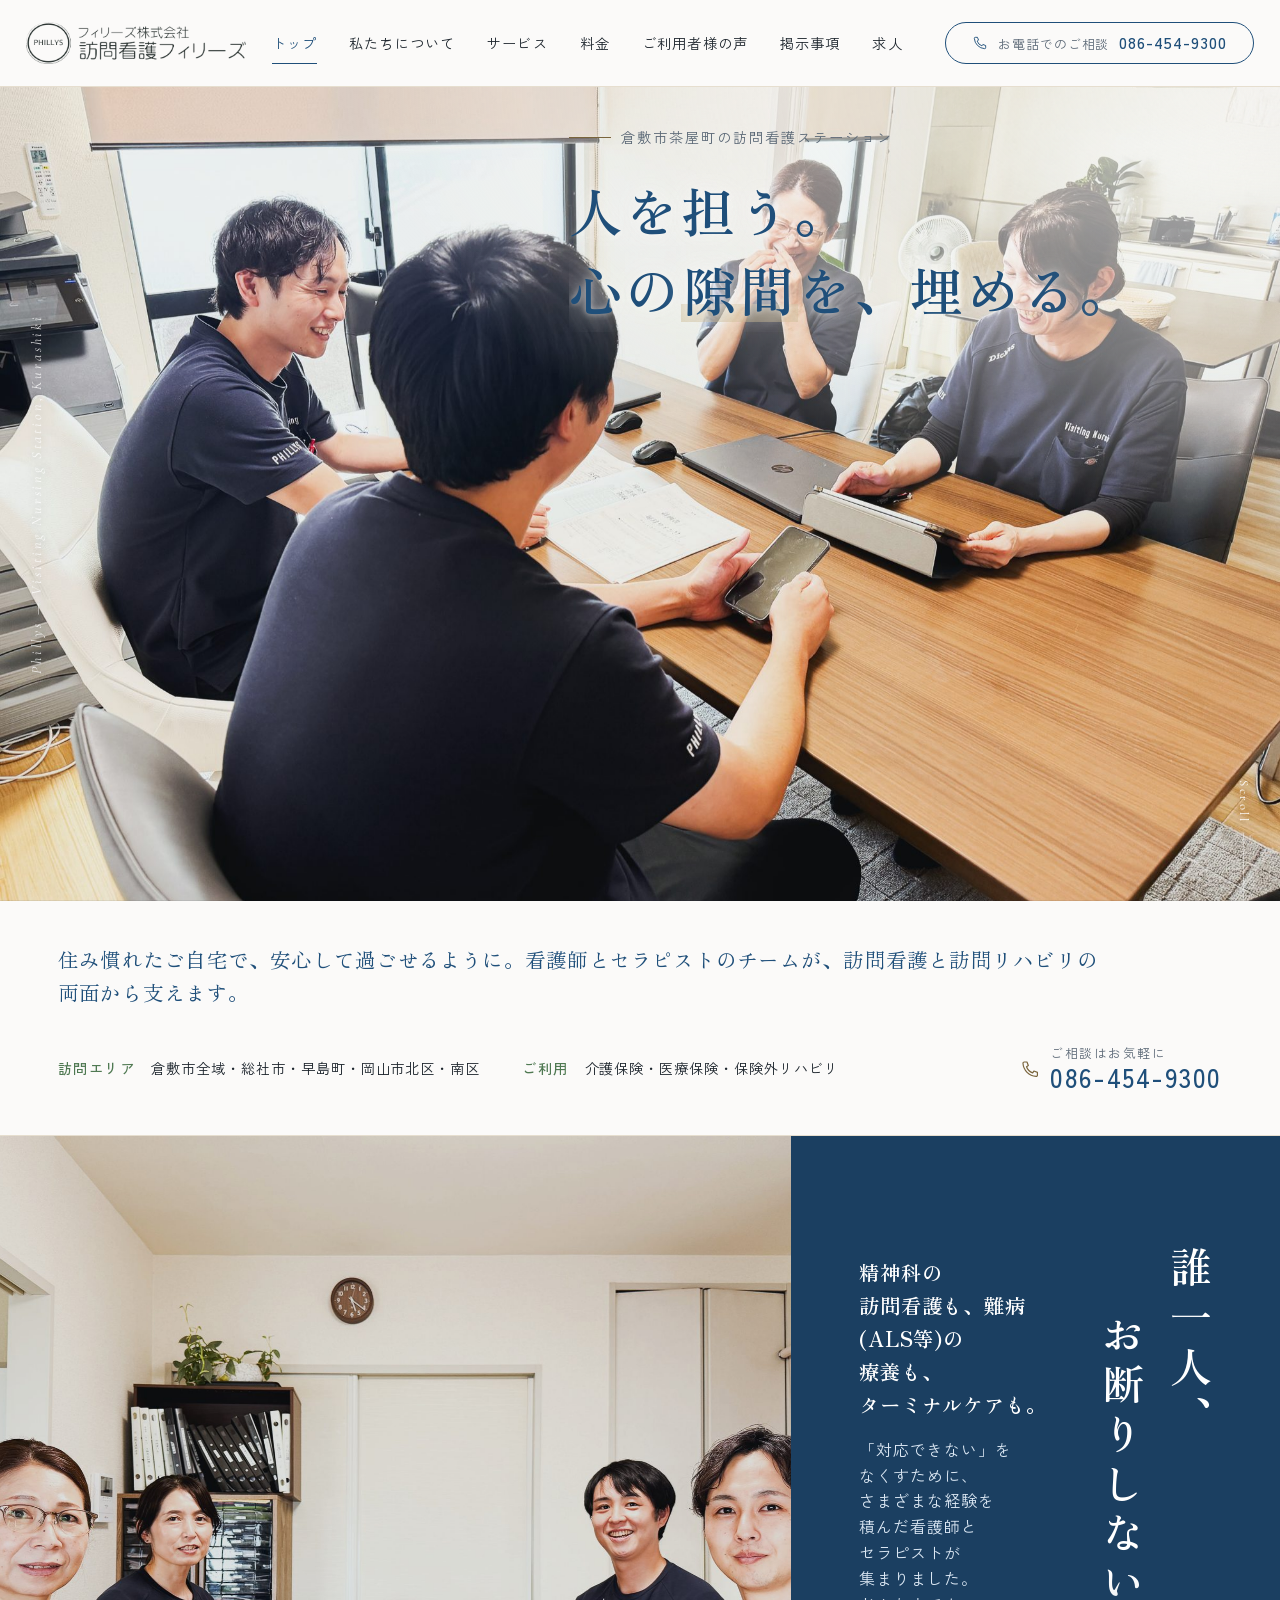
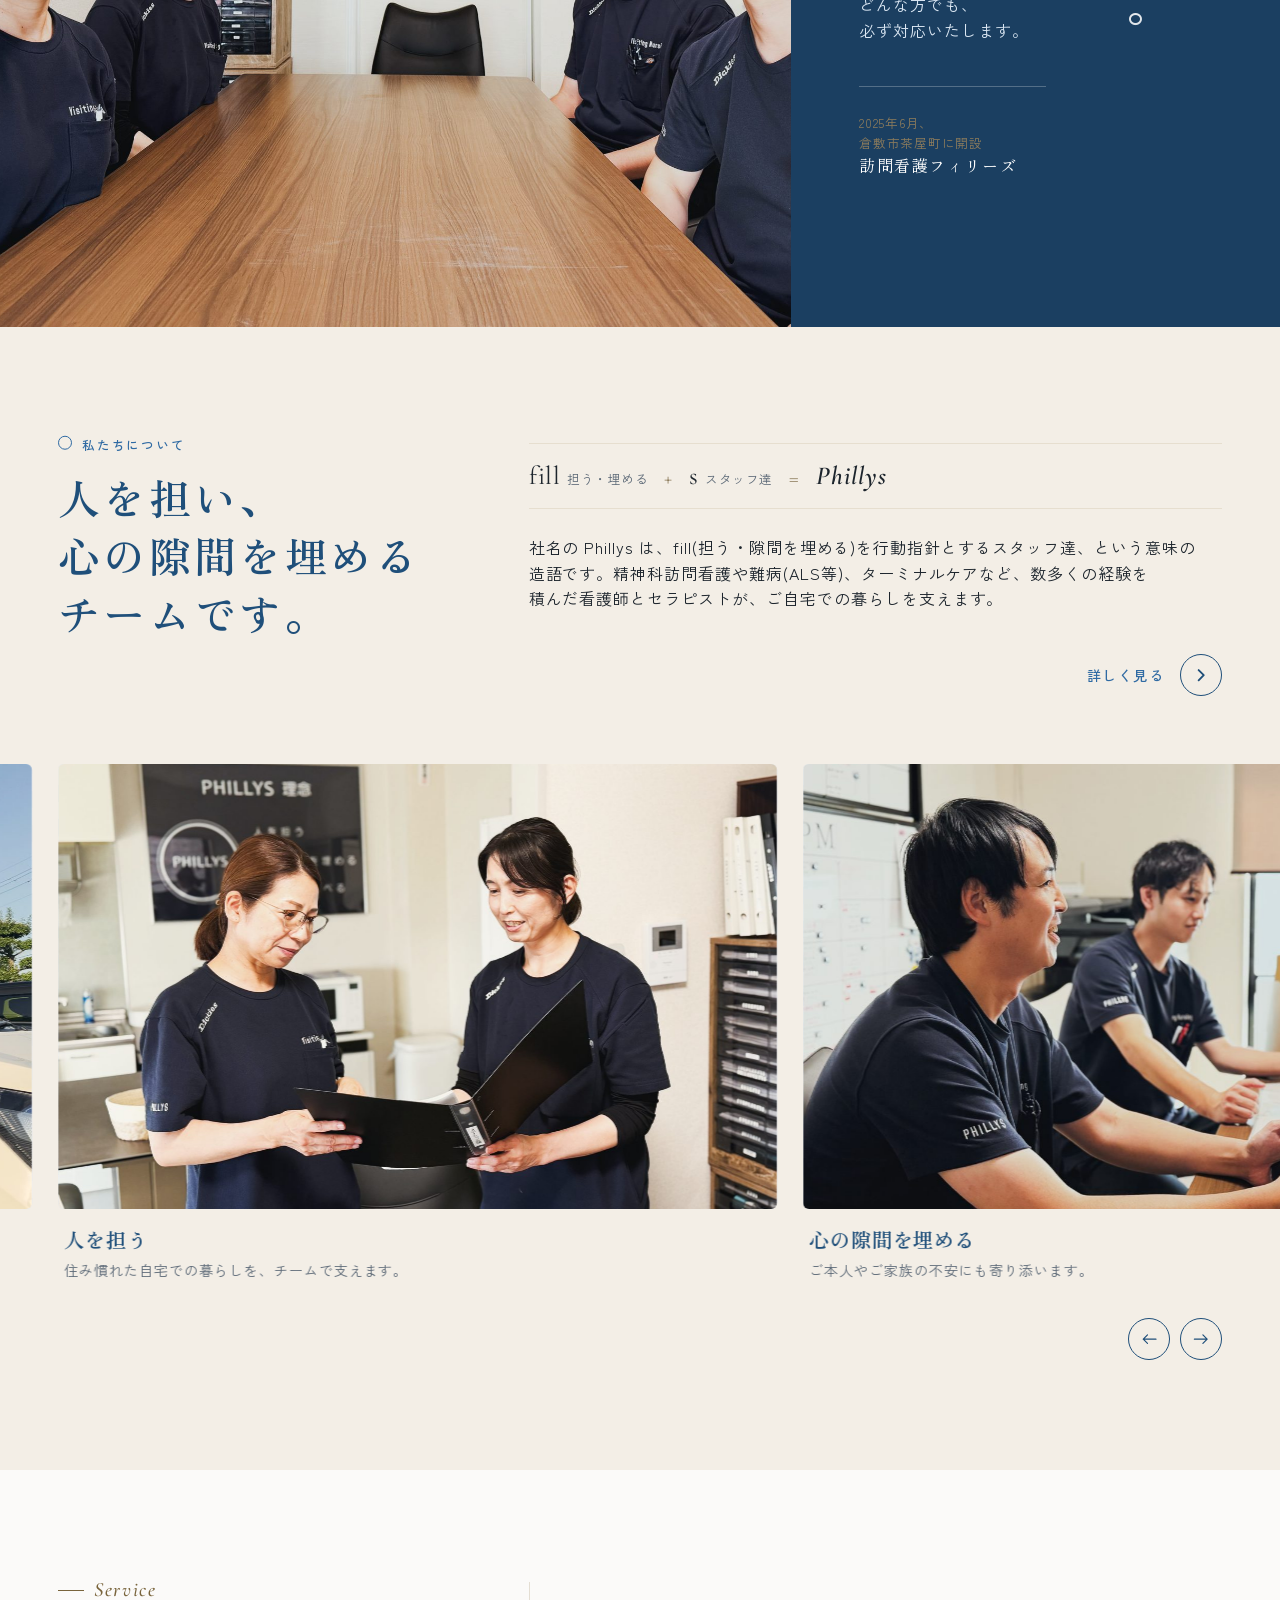
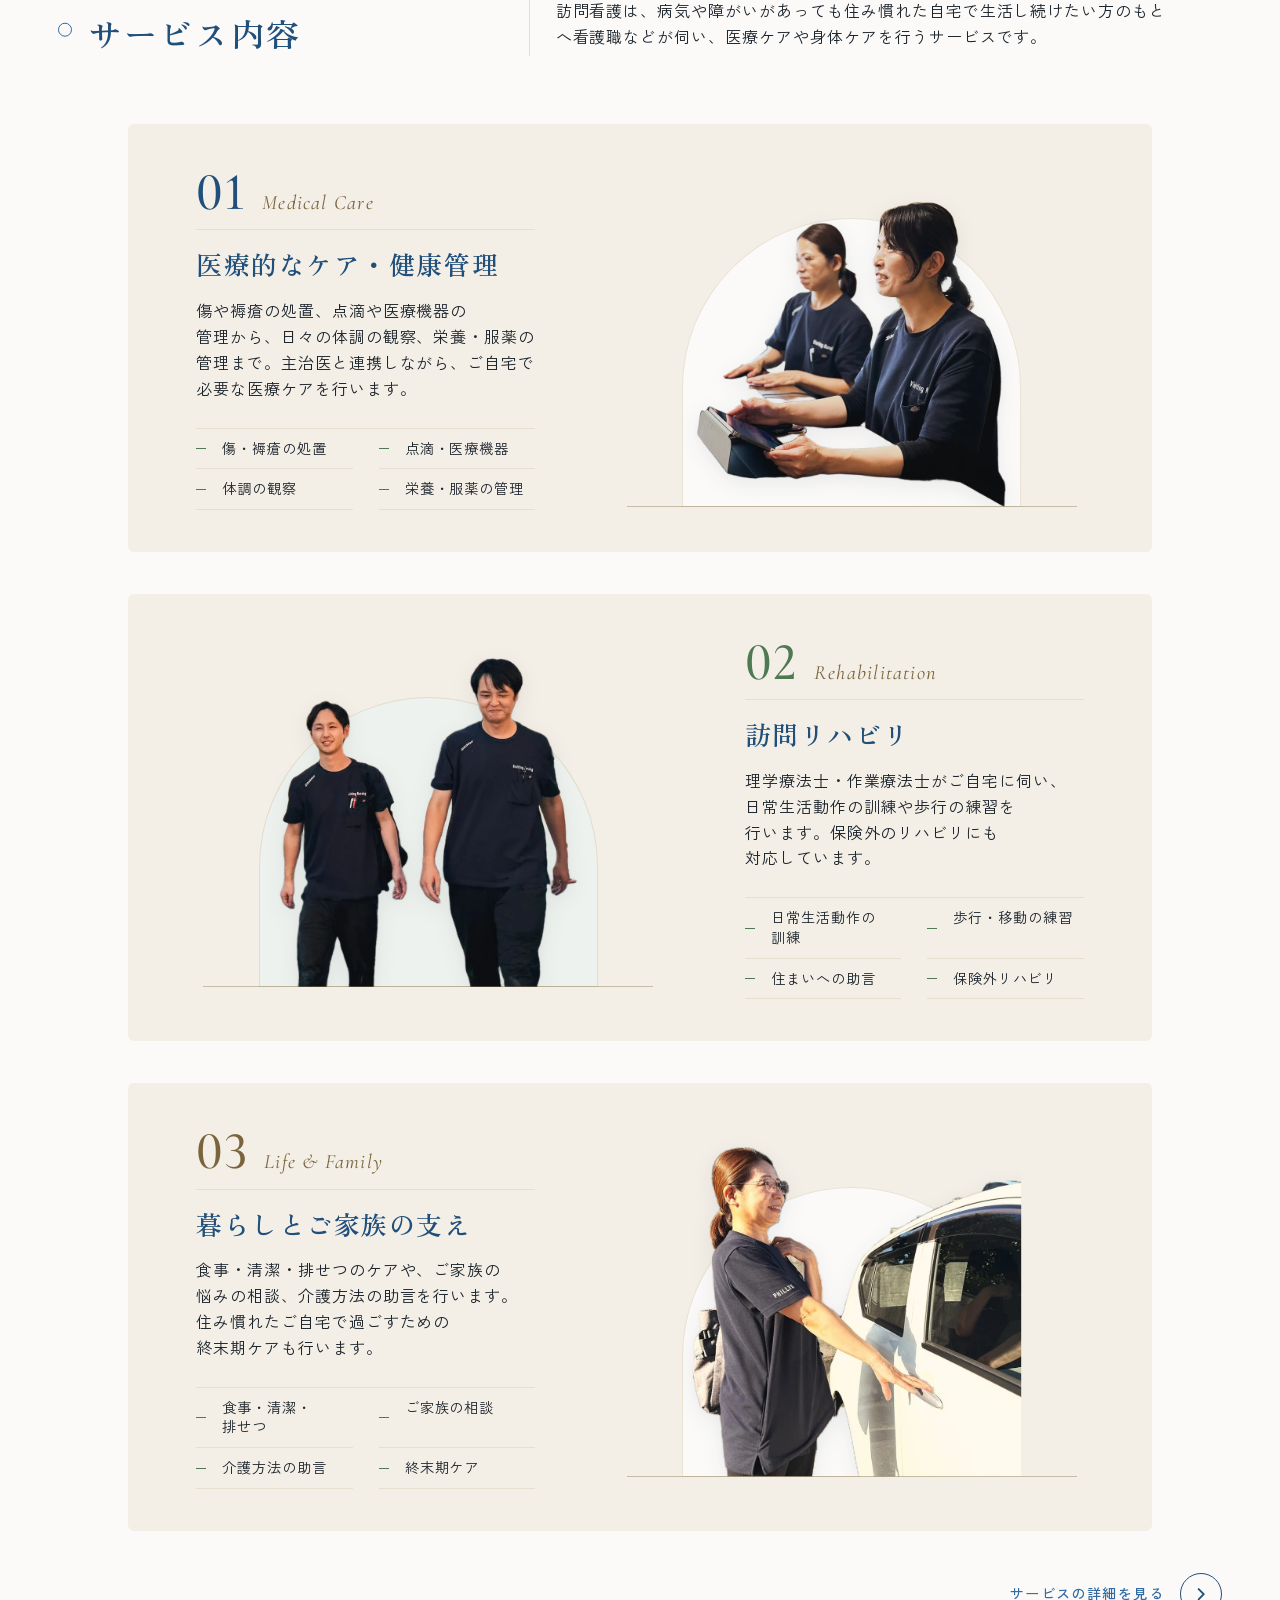
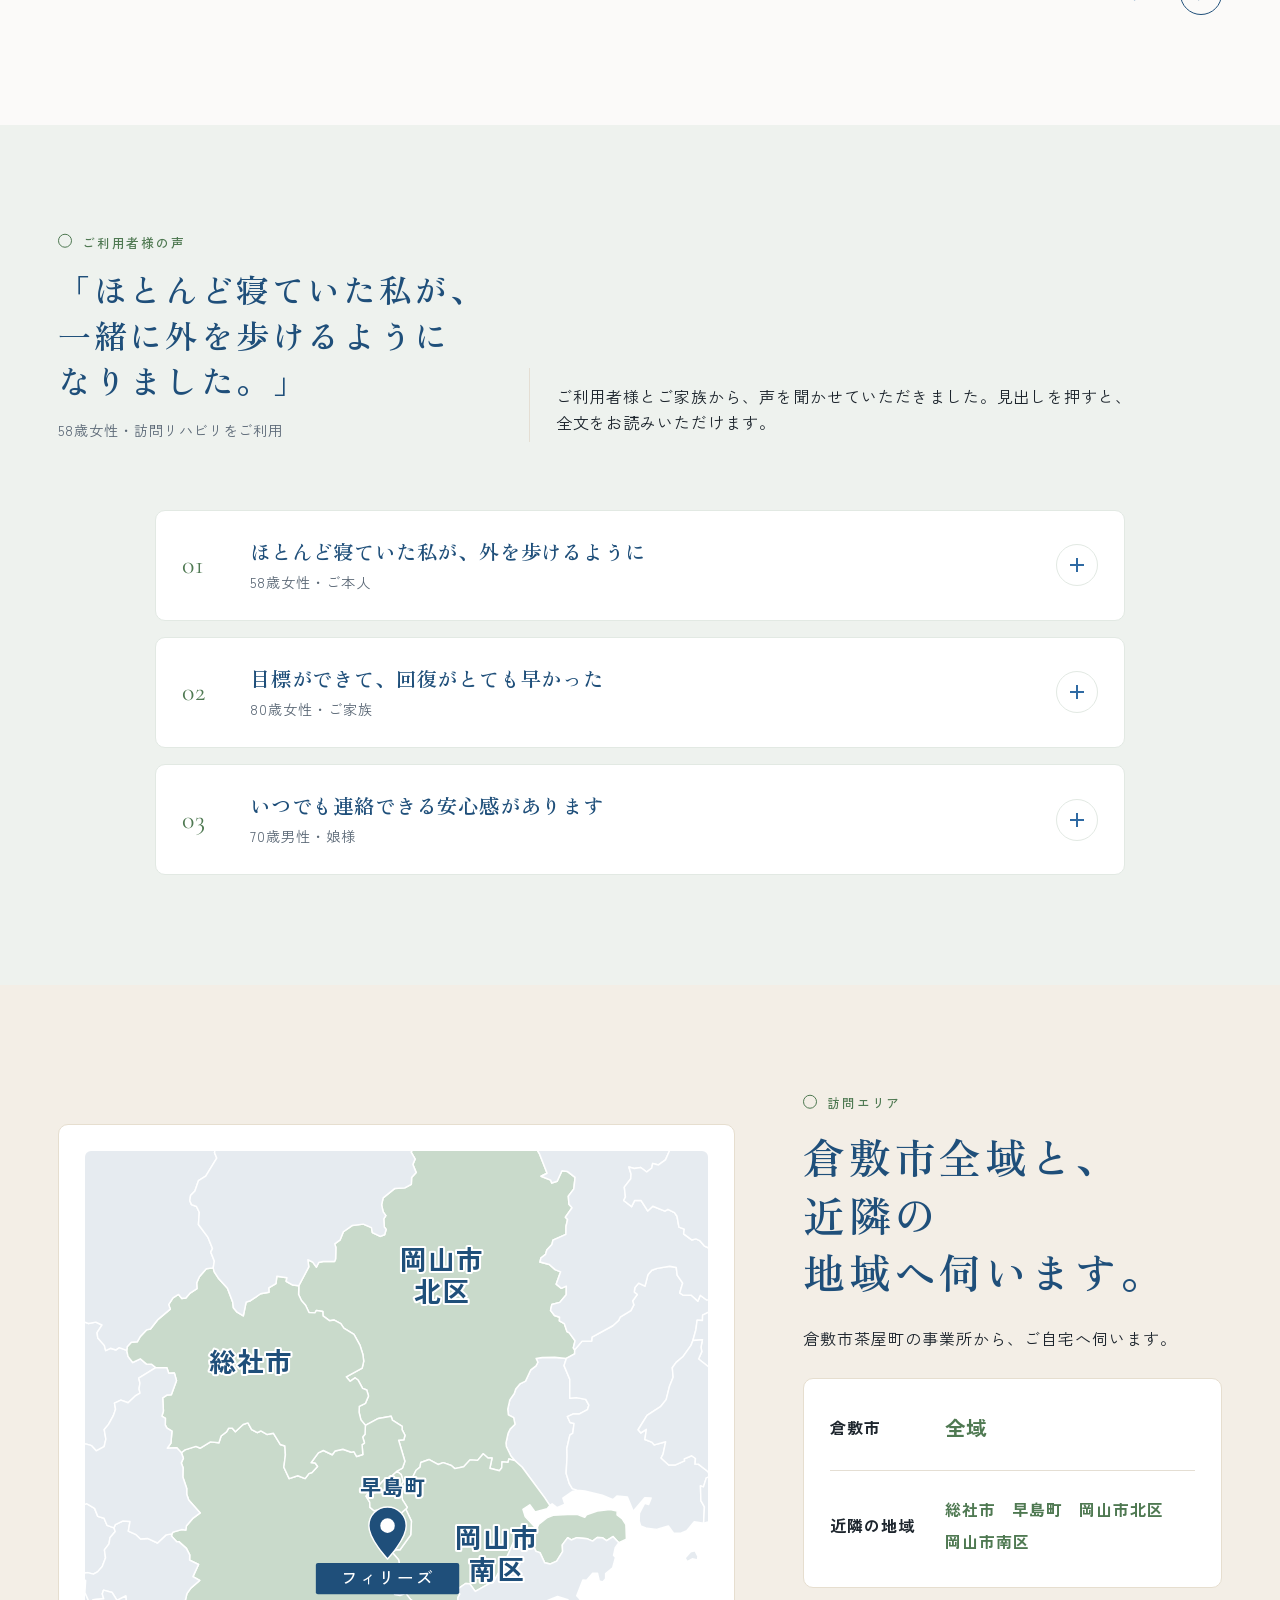
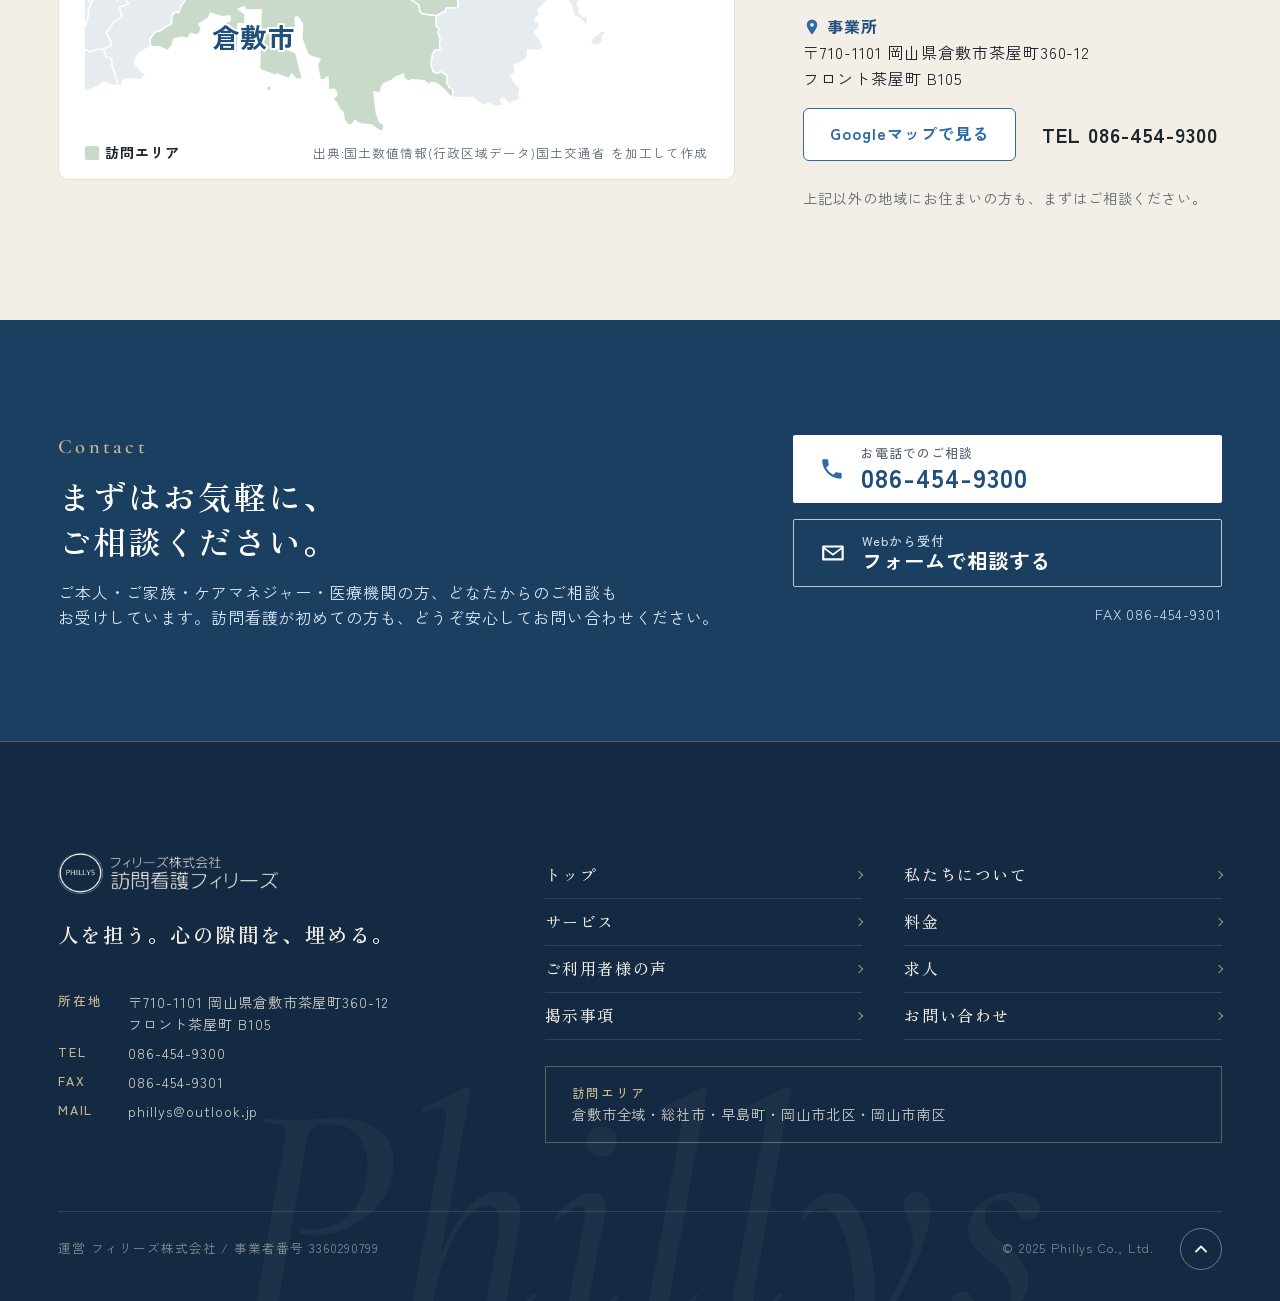
==== commit 96c4c213: "トップ見出しの出現モーションのちらつきを修正、スマホ下部の固定バーを整理 - 見出しの「隠れた状態」を瞬時に設定し、表示の動きだけをアニメーション（読み込み画面の裏で2行目が一瞬見えて消える不具合） " ====
--- a/index.html
+++ b/index.html
@@ -2,7 +2,7 @@
 <html lang="ja"><head><meta charset="utf-8"><meta name="viewport" content="width=device-width,initial-scale=1">
 <title>訪問看護フィリーズ | 倉敷市の訪問看護・訪問リハビリ</title><meta name="description" content="倉敷市茶屋町の訪問看護フィリーズ。精神科訪問看護、難病(ALS等)、ターミナルケアの経験豊富な看護師とセラピストが、ご自宅での療養を訪問看護と訪問リハビリの両面でサポートします。">
 <meta property="og:title" content="訪問看護フィリーズ | 倉敷市の訪問看護・訪問リハビリ"><meta property="og:description" content="倉敷市茶屋町の訪問看護フィリーズ。精神科訪問看護、難病(ALS等)、ターミナルケアの経験豊富な看護師とセラピストが、ご自宅での療養を訪問看護と訪問リハビリの両面でサポートします。"><meta property="og:type" content="website">
-<link rel="icon" href="img/logo-mark.png"><link rel="preconnect" href="https://fonts.googleapis.com"><link rel="preconnect" href="https://fonts.gstatic.com" crossorigin><link rel="stylesheet" href="https://fonts.googleapis.com/css2?family=Zen+Kaku+Gothic+New:wght@400;500;700&family=Zen+Old+Mincho:wght@500;600;700&family=Cormorant+Garamond:ital,wght@0,500;0,600;1,500&display=swap"><link rel="stylesheet" href="style.css?v=20261123c"><script>document.documentElement.classList.add("js-fill")</script><script>(function(){var d=document.documentElement,p=location.pathname.split("/").pop()||"index.html",top=p==="index.html",seen=false;try{seen=sessionStorage.getItem("ph-ld")==="1";sessionStorage.setItem("ph-ld","1")}catch(e){}var rm=window.matchMedia&&matchMedia("(prefers-reduced-motion: reduce)").matches;var rl=false;try{var n=performance.getEntriesByType("navigation")[0];rl=n?n.type==="reload":(performance.navigation&&performance.navigation.type===1)}catch(e){}if(!rm&&(top||!seen||rl))d.classList.add("ld-on");})();</script></head><body><div class="ld" aria-hidden="true"><div class="ld-in"><div class="ld-mark"><svg class="ld-ring" viewBox="0 0 120 120"><circle cx="60" cy="60" r="57"/></svg><img src="img/logo-mark.png" alt="" width="84" height="84"></div><p class="ld-name">Phillys</p><p class="ld-sub">訪問看護フィリーズ</p></div></div>
+<link rel="icon" href="img/logo-mark.png"><link rel="preconnect" href="https://fonts.googleapis.com"><link rel="preconnect" href="https://fonts.gstatic.com" crossorigin><link rel="stylesheet" href="https://fonts.googleapis.com/css2?family=Zen+Kaku+Gothic+New:wght@400;500;700&family=Zen+Old+Mincho:wght@500;600;700&family=Cormorant+Garamond:ital,wght@0,500;0,600;1,500&display=swap"><link rel="stylesheet" href="style.css?v=20261123f"><script>document.documentElement.classList.add("js-fill")</script><script>(function(){var d=document.documentElement,p=location.pathname.split("/").pop()||"index.html",top=p==="index.html",seen=false;try{seen=sessionStorage.getItem("ph-ld")==="1";sessionStorage.setItem("ph-ld","1")}catch(e){}var rm=window.matchMedia&&matchMedia("(prefers-reduced-motion: reduce)").matches;var rl=false;try{var n=performance.getEntriesByType("navigation")[0];rl=n?n.type==="reload":(performance.navigation&&performance.navigation.type===1)}catch(e){}if(!rm&&(top||!seen||rl))d.classList.add("ld-on");})();</script></head><body><div class="ld" aria-hidden="true"><div class="ld-in"><div class="ld-mark"><svg class="ld-ring" viewBox="0 0 120 120"><circle cx="60" cy="60" r="57"/></svg><img src="img/logo-mark.png" alt="" width="84" height="84"></div><p class="ld-name">Phillys</p><p class="ld-sub">訪問看護フィリーズ</p></div></div>
 <header class="hd hd2"><div class="hd-in">
 <input type="checkbox" id="mn" class="mn-t">
 <a class="brand" href="index.html"><img src="img/logo.png" alt="フィリーズ株式会社 訪問看護フィリーズ" width="250" height="48"></a>
--- a/style.css
+++ b/style.css
@@ -2682,3 +2682,28 @@
  .mf-sign{text-align:left}
 }
 @media(max-width:1000px){.mf-lead span{display:block}}
+/* ===== headline reveal: hidden state is set instantly; only the reveal is animated
+   (before, the hide itself was animated behind the loader, so line 2 flashed, vanished and came back) ===== */
+.mo .ink,.mo .mf-h>span{transition:none!important}
+.mo.mo-ready .kv-h .ink{transition:-webkit-mask-position 3.618s cubic-bezier(.37,0,.18,1),mask-position 3.618s cubic-bezier(.37,0,.18,1),letter-spacing 4.618s cubic-bezier(.16,1,.3,1)!important}
+.mo.mo-ready .kv-h .ink:nth-child(1){transition-delay:.236s,.236s,.236s!important}
+.mo.mo-ready .kv-h .ink:nth-child(2){transition-delay:1.382s,1.382s,1.382s!important}
+.mo .mf.in .mf-h>span{transition:-webkit-mask-position 3.618s cubic-bezier(.37,0,.18,1),mask-position 3.618s cubic-bezier(.37,0,.18,1)!important}
+.mo .mf.in .mf-h>span:nth-child(1){transition-delay:.854s!important}
+.mo .mf.in .mf-h>span:nth-child(2){transition-delay:2.09s!important}
+/* ===== bottom bar v5: opaque warm white + navy form block, balanced 61.8 : 38.2 ===== */
+@media(max-width:1000px){
+ .mbar3{grid-template-columns:minmax(0,1.618fr) minmax(0,1fr)!important;align-items:stretch!important;height:auto!important;padding:0!important;overflow:visible!important;
+  background:#FBFAF9!important;-webkit-backdrop-filter:none!important;backdrop-filter:none!important;border-top:1px solid var(--sand-d)!important;box-shadow:0 -6px 26px rgba(29,37,45,.06)}
+ .mbar3 a,.mbar3 a.m3-form{box-sizing:border-box;align-self:stretch!important;height:calc(var(--c1) + env(safe-area-inset-bottom,0px))!important;margin:0!important;
+  padding:0 var(--s3) env(safe-area-inset-bottom,0px)!important;justify-content:center;line-height:1!important}
+ .m3-tel{gap:var(--s2)!important;padding-left:calc(var(--s3) + env(safe-area-inset-left,0px))!important}
+ .m3-tel span{font-size:var(--t3)!important;font-weight:500;letter-spacing:.1em!important;color:var(--gd)}
+ .m3-tel svg{width:var(--t2)!important;height:var(--t2)!important;color:var(--gold)}
+ .mbar3 a.m3-form{border-left:0!important;background:var(--gd);color:#fff!important;font-size:var(--t2)!important;letter-spacing:.08em!important;gap:var(--s1)!important;
+  padding-right:calc(var(--s3) + env(safe-area-inset-right,0px))!important}
+ .mbar3 a.m3-form:active{background:#183F62}
+ .m3-form svg{width:var(--t2)!important;height:var(--t2)!important}
+}
+@media(max-width:360px){.mbar3 a.m3-form{font-size:var(--t1)!important;letter-spacing:.06em!important;padding-left:var(--s2)!important;padding-right:var(--s2)!important}.m3-tel span{letter-spacing:.06em!important}}
+@media(max-width:1000px){.mbar3 a.m3-form svg{flex:none;width:var(--t2)!important;height:var(--t2)!important}.mbar3 a.m3-form span{white-space:nowrap}}
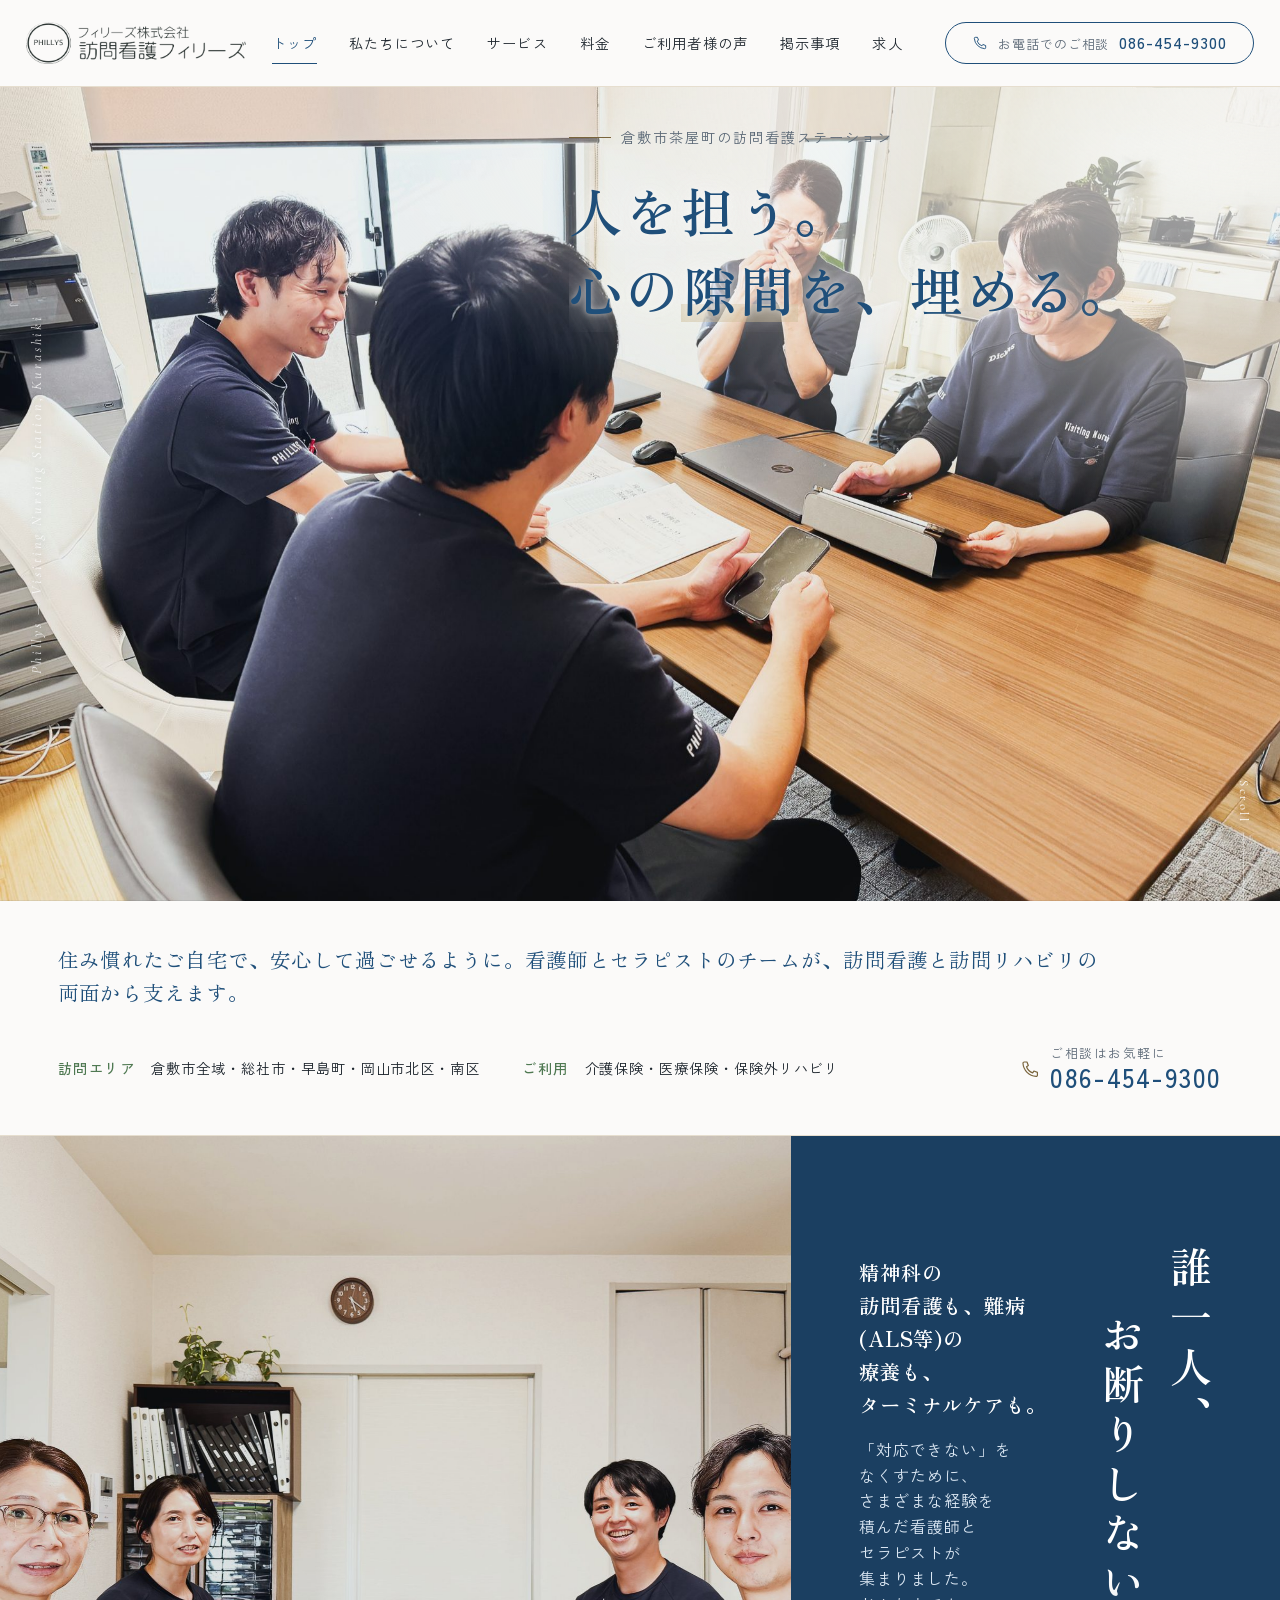
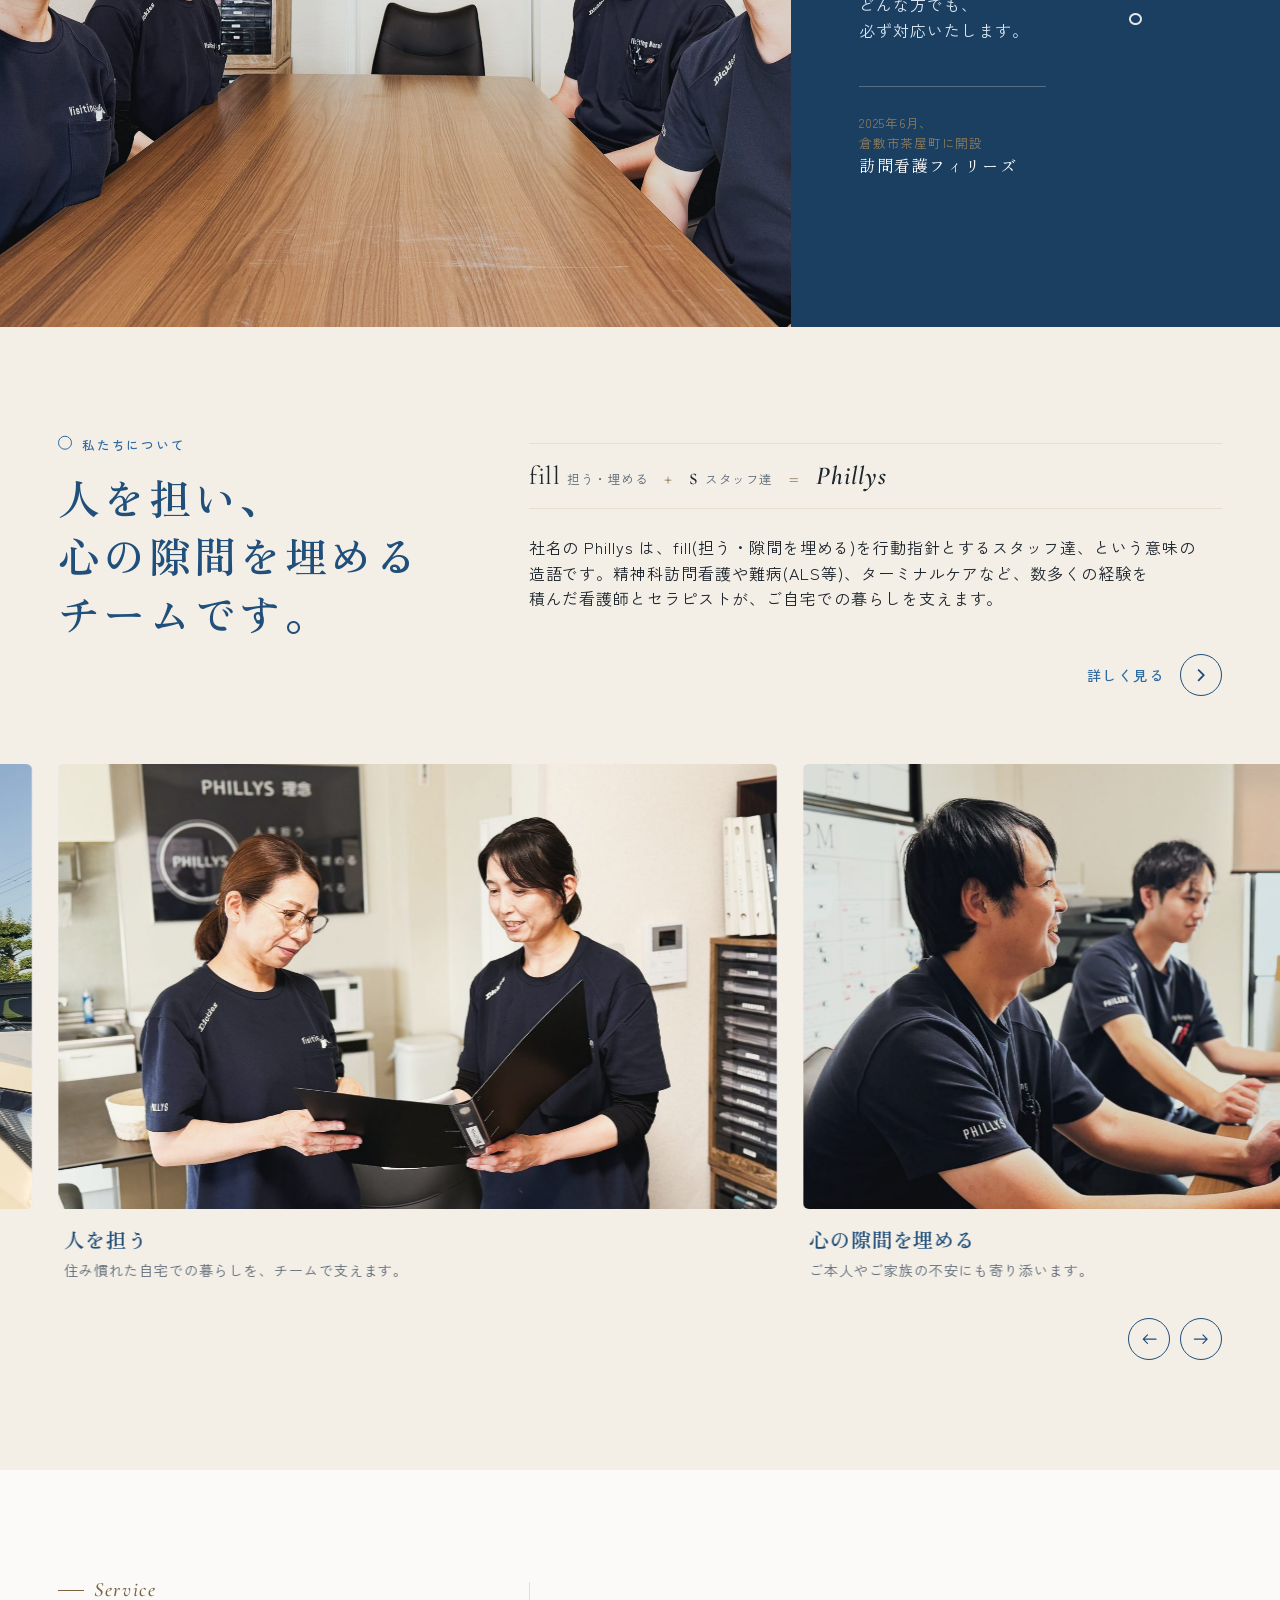
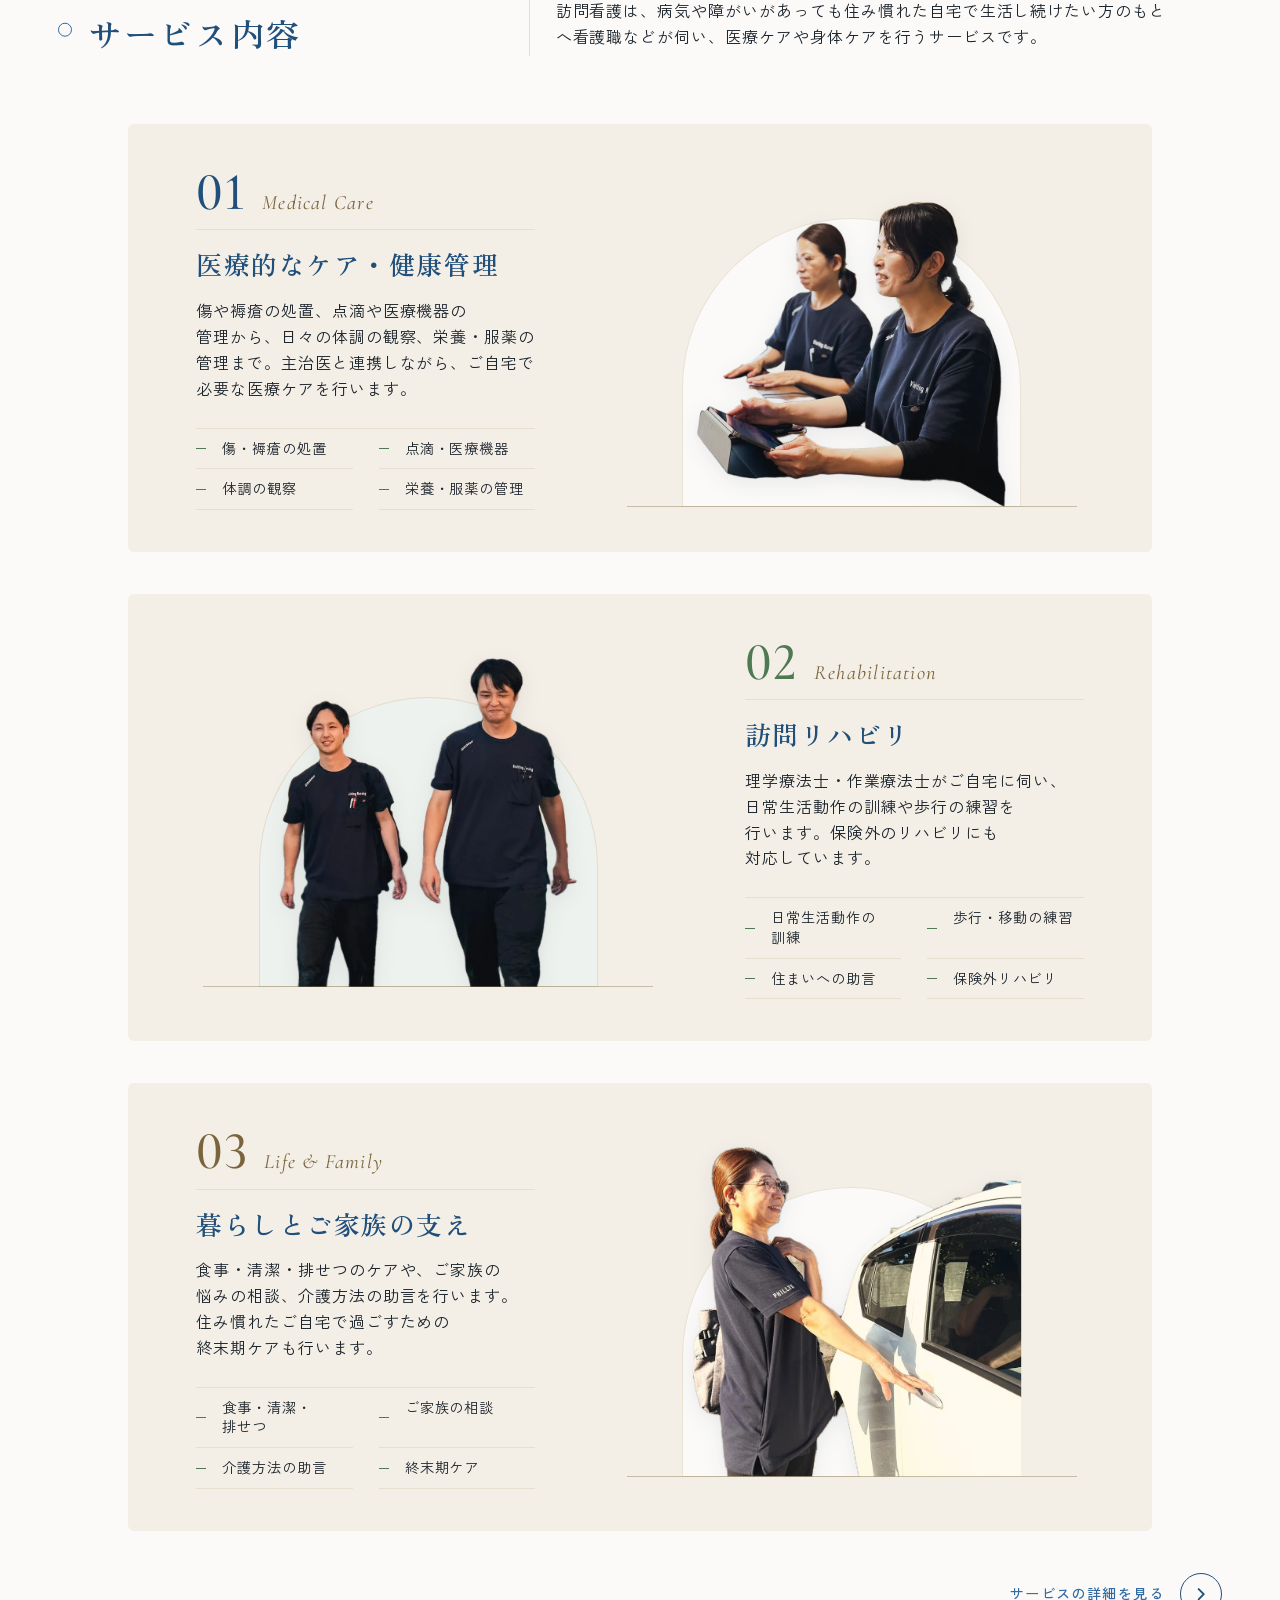
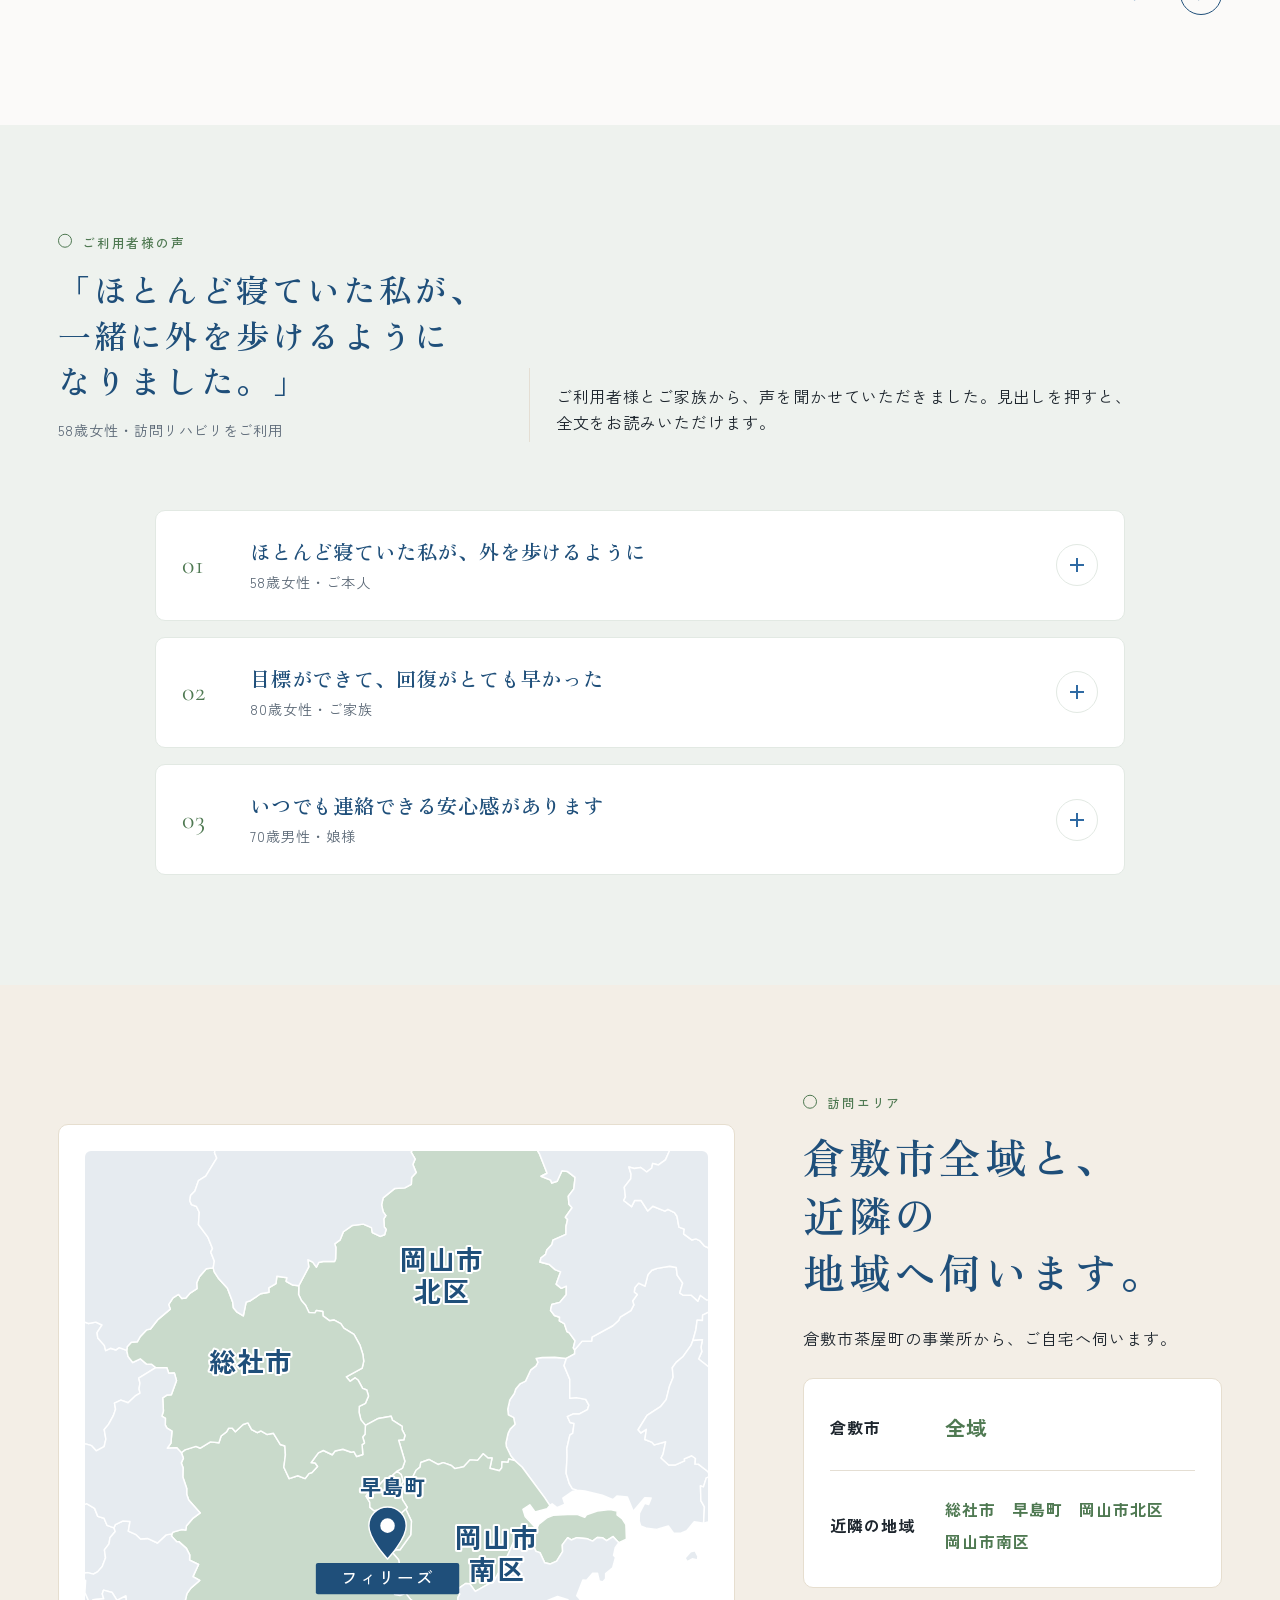
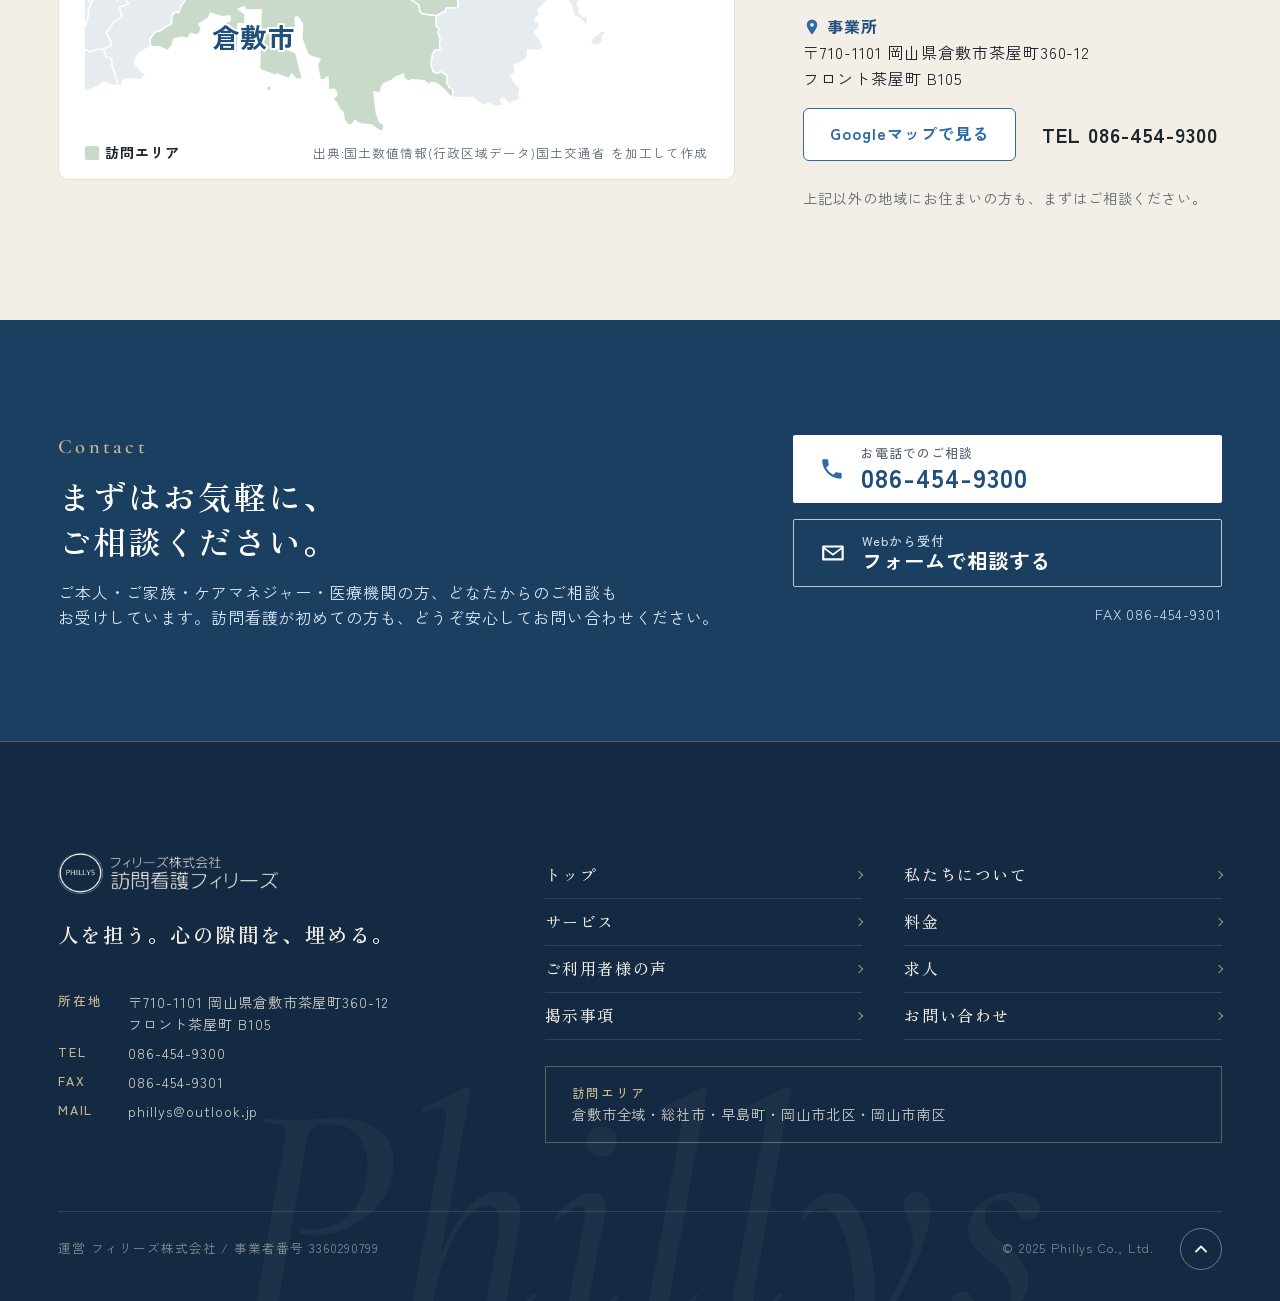
==== commit a4e26cdf: "iPhone Safariで下部の固定バーが画面の途中に出る不具合を修正 html/bodyに付けていたoverflow-x:clipを外し、main・footer・相談帯に限定。固定バーを画面下端に" ====
--- a/index.html
+++ b/index.html
@@ -2,7 +2,7 @@
 <html lang="ja"><head><meta charset="utf-8"><meta name="viewport" content="width=device-width,initial-scale=1">
 <title>訪問看護フィリーズ | 倉敷市の訪問看護・訪問リハビリ</title><meta name="description" content="倉敷市茶屋町の訪問看護フィリーズ。精神科訪問看護、難病(ALS等)、ターミナルケアの経験豊富な看護師とセラピストが、ご自宅での療養を訪問看護と訪問リハビリの両面でサポートします。">
 <meta property="og:title" content="訪問看護フィリーズ | 倉敷市の訪問看護・訪問リハビリ"><meta property="og:description" content="倉敷市茶屋町の訪問看護フィリーズ。精神科訪問看護、難病(ALS等)、ターミナルケアの経験豊富な看護師とセラピストが、ご自宅での療養を訪問看護と訪問リハビリの両面でサポートします。"><meta property="og:type" content="website">
-<link rel="icon" href="img/logo-mark.png"><link rel="preconnect" href="https://fonts.googleapis.com"><link rel="preconnect" href="https://fonts.gstatic.com" crossorigin><link rel="stylesheet" href="https://fonts.googleapis.com/css2?family=Zen+Kaku+Gothic+New:wght@400;500;700&family=Zen+Old+Mincho:wght@500;600;700&family=Cormorant+Garamond:ital,wght@0,500;0,600;1,500&display=swap"><link rel="stylesheet" href="style.css?v=20261123f"><script>document.documentElement.classList.add("js-fill")</script><script>(function(){var d=document.documentElement,p=location.pathname.split("/").pop()||"index.html",top=p==="index.html",seen=false;try{seen=sessionStorage.getItem("ph-ld")==="1";sessionStorage.setItem("ph-ld","1")}catch(e){}var rm=window.matchMedia&&matchMedia("(prefers-reduced-motion: reduce)").matches;var rl=false;try{var n=performance.getEntriesByType("navigation")[0];rl=n?n.type==="reload":(performance.navigation&&performance.navigation.type===1)}catch(e){}if(!rm&&(top||!seen||rl))d.classList.add("ld-on");})();</script></head><body><div class="ld" aria-hidden="true"><div class="ld-in"><div class="ld-mark"><svg class="ld-ring" viewBox="0 0 120 120"><circle cx="60" cy="60" r="57"/></svg><img src="img/logo-mark.png" alt="" width="84" height="84"></div><p class="ld-name">Phillys</p><p class="ld-sub">訪問看護フィリーズ</p></div></div>
+<link rel="icon" href="img/logo-mark.png"><link rel="preconnect" href="https://fonts.googleapis.com"><link rel="preconnect" href="https://fonts.gstatic.com" crossorigin><link rel="stylesheet" href="https://fonts.googleapis.com/css2?family=Zen+Kaku+Gothic+New:wght@400;500;700&family=Zen+Old+Mincho:wght@500;600;700&family=Cormorant+Garamond:ital,wght@0,500;0,600;1,500&display=swap"><link rel="stylesheet" href="style.css?v=20261123i"><script>document.documentElement.classList.add("js-fill")</script><script>(function(){var d=document.documentElement,p=location.pathname.split("/").pop()||"index.html",top=p==="index.html",seen=false;try{seen=sessionStorage.getItem("ph-ld")==="1";sessionStorage.setItem("ph-ld","1")}catch(e){}var rm=window.matchMedia&&matchMedia("(prefers-reduced-motion: reduce)").matches;var rl=false;try{var n=performance.getEntriesByType("navigation")[0];rl=n?n.type==="reload":(performance.navigation&&performance.navigation.type===1)}catch(e){}if(!rm&&(top||!seen||rl))d.classList.add("ld-on");})();</script></head><body><div class="ld" aria-hidden="true"><div class="ld-in"><div class="ld-mark"><svg class="ld-ring" viewBox="0 0 120 120"><circle cx="60" cy="60" r="57"/></svg><img src="img/logo-mark.png" alt="" width="84" height="84"></div><p class="ld-name">Phillys</p><p class="ld-sub">訪問看護フィリーズ</p></div></div>
 <header class="hd hd2"><div class="hd-in">
 <input type="checkbox" id="mn" class="mn-t">
 <a class="brand" href="index.html"><img src="img/logo.png" alt="フィリーズ株式会社 訪問看護フィリーズ" width="250" height="48"></a>
--- a/style.css
+++ b/style.css
@@ -2652,7 +2652,9 @@
 @keyframes ld-safety{to{opacity:0;visibility:hidden}}
 @media(prefers-reduced-motion:reduce){.ld{display:none!important}}
 /* ===== mobile: never wider than the screen ===== */
-html,body{max-width:100%;overflow-x:clip}
+/* clip stray overflow on content blocks only — overflow on html/body breaks position:fixed in iOS Safari */
+html,body{max-width:none;overflow-x:visible}
+main,footer,.cta2{overflow-x:clip}
 @media(max-width:1000px){
  main *,footer *,.cta2 *,.hd *{min-width:0}
  .pg-h{white-space:normal!important;font-size:min(var(--t6),8.6vw)!important}
@@ -2707,3 +2709,17 @@
 }
 @media(max-width:360px){.mbar3 a.m3-form{font-size:var(--t1)!important;letter-spacing:.06em!important;padding-left:var(--s2)!important;padding-right:var(--s2)!important}.m3-tel span{letter-spacing:.06em!important}}
 @media(max-width:1000px){.mbar3 a.m3-form svg{flex:none;width:var(--t2)!important;height:var(--t2)!important}.mbar3 a.m3-form span{white-space:nowrap}}
+/* ===== mobile manifesto v2: two columns — vertical title right, text left ===== */
+@media(max-width:1000px){
+ .mf-panel{flex-direction:row-reverse!important;align-items:flex-start!important;justify-content:space-between!important;gap:var(--s4)!important;padding:var(--s6) var(--s4)!important}
+ .mf-h{align-self:flex-start;flex:none;font-size:min(var(--t5),7.4vw)!important;letter-spacing:.16em;padding-left:var(--s4);border-left:1px solid rgba(255,255,255,.18)}
+ .mf-h span+span{margin-top:var(--s5)!important}
+ .mf-body{flex:1 1 auto;min-width:0;width:auto;max-width:none!important;margin:0;padding-top:var(--s1)!important;border-top:0}
+ .mf-body p{font-size:min(var(--t2),4vw)!important;text-wrap:pretty}
+ .mf-body p.mf-lead{font-size:min(var(--t3),4.3vw)!important;letter-spacing:.02em!important}
+ .mf-sign{font-size:min(var(--t3),4.3vw)!important}
+ .mf-sign span{font-size:min(var(--t1),3.4vw)!important}
+}
+@media(max-width:1000px){.mf-panel{gap:var(--s3)!important}.mf-h{padding-left:var(--s3)}}@media(max-width:360px){.mf-panel{padding-left:var(--s3)!important;padding-right:var(--s3)!important}.mf-h{letter-spacing:.12em}}
+/* bottom bar: pin to the viewport bottom explicitly (iOS Safari) */
+@media(max-width:1000px){.mbar3{top:auto!important;bottom:0!important;left:0!important;right:0!important;-webkit-transform:translateZ(0);transform:translateZ(0)}}
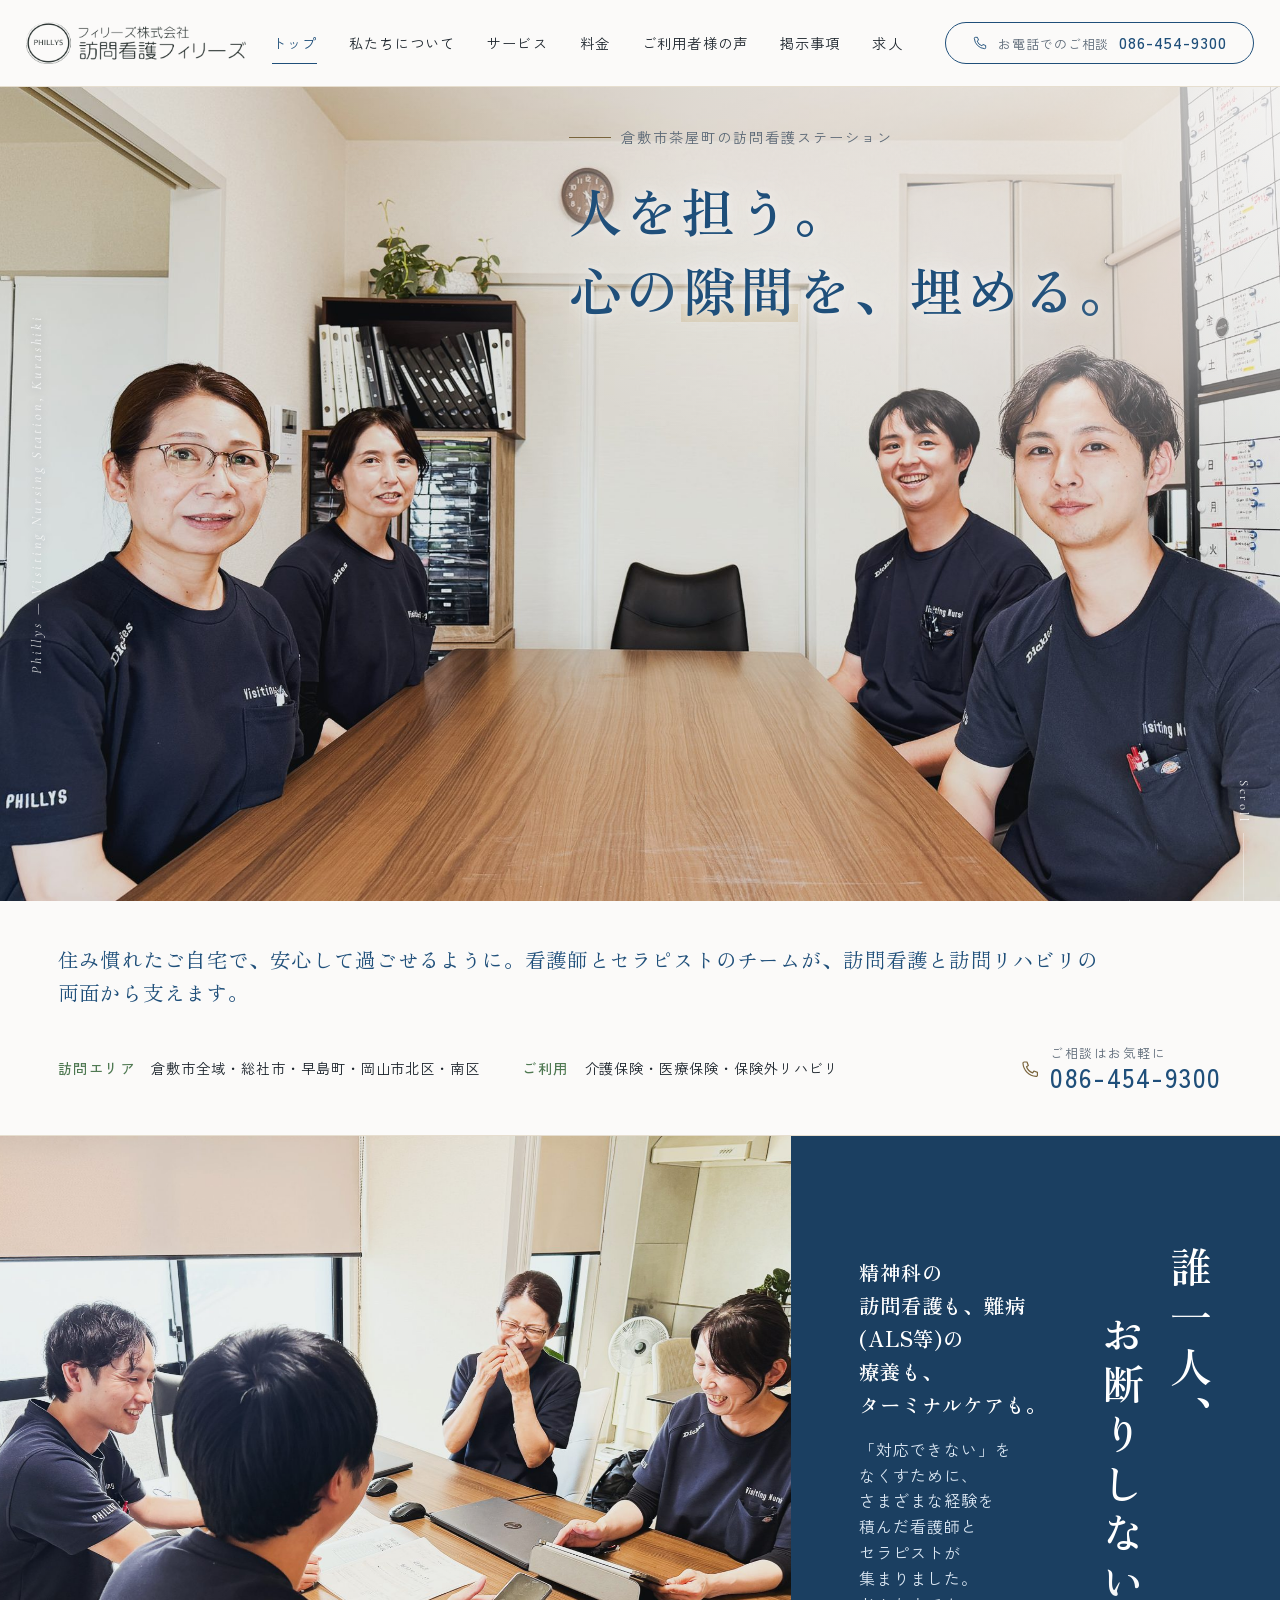
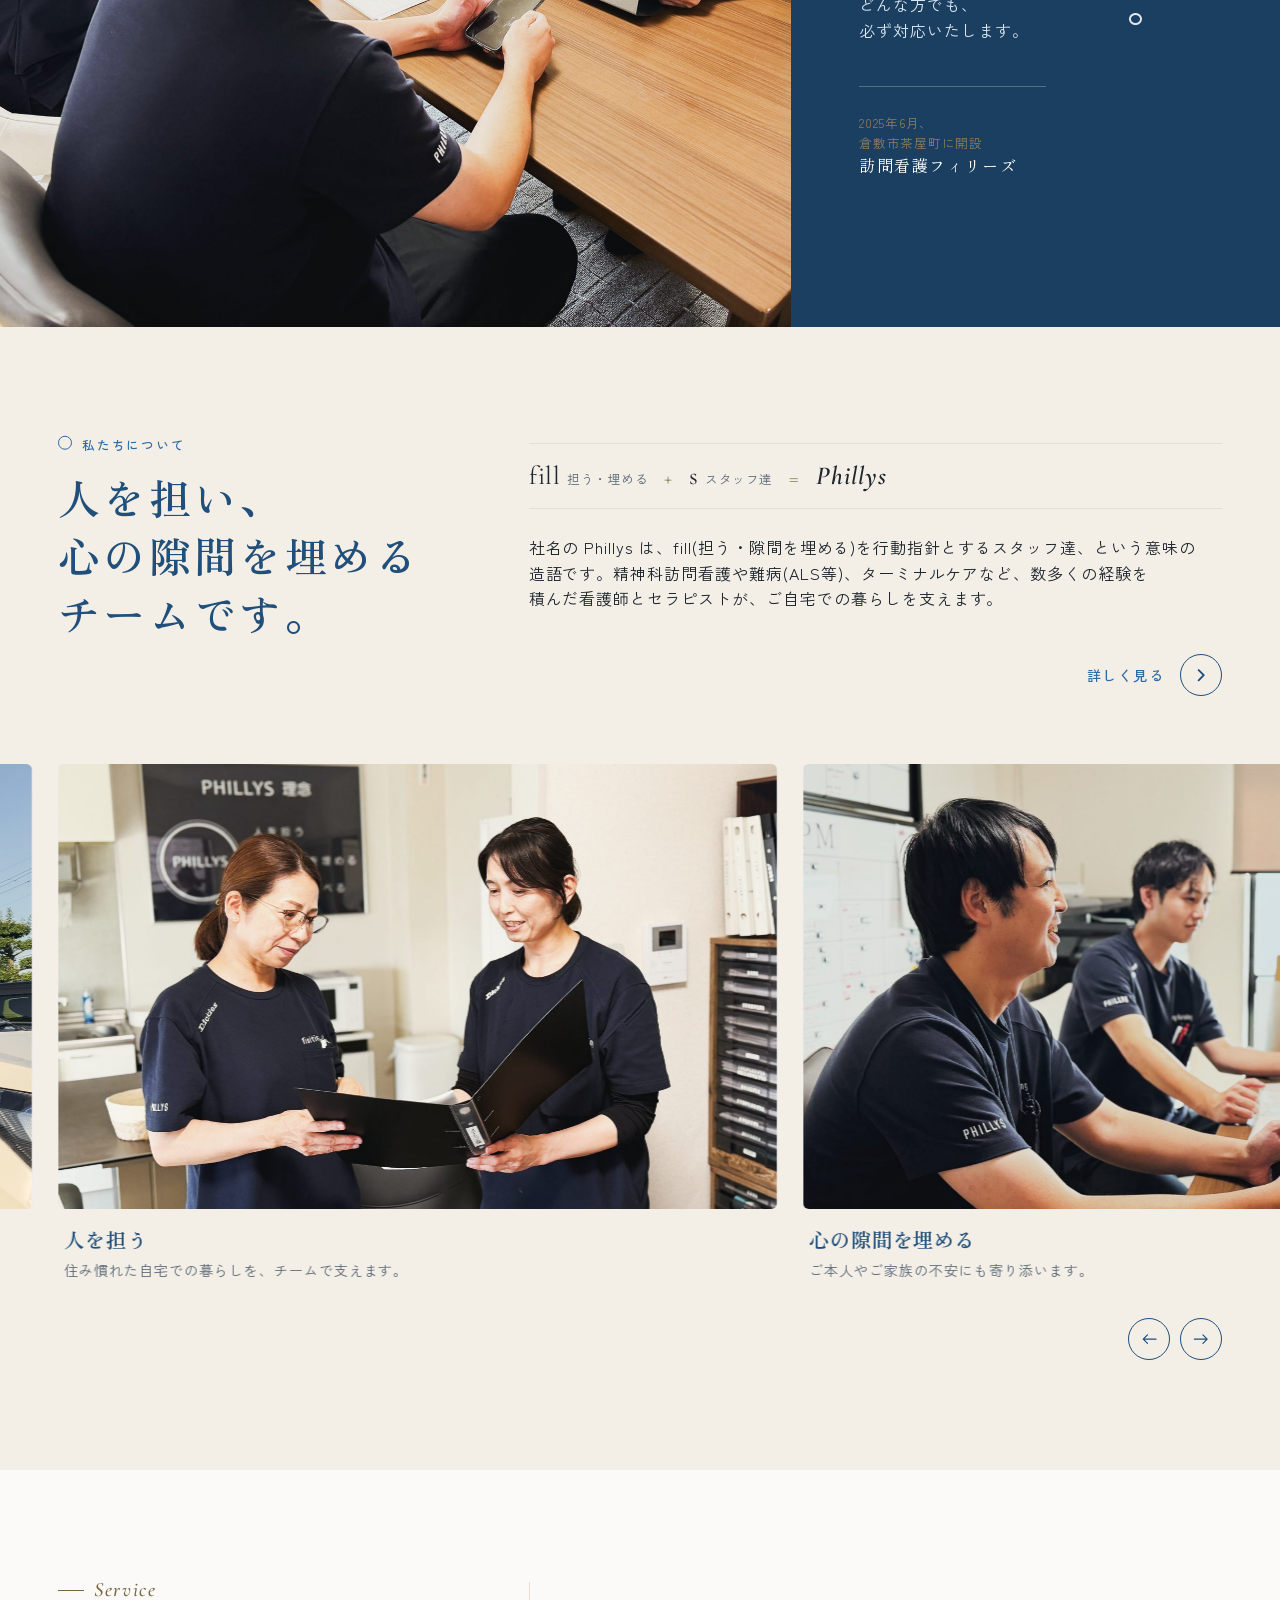
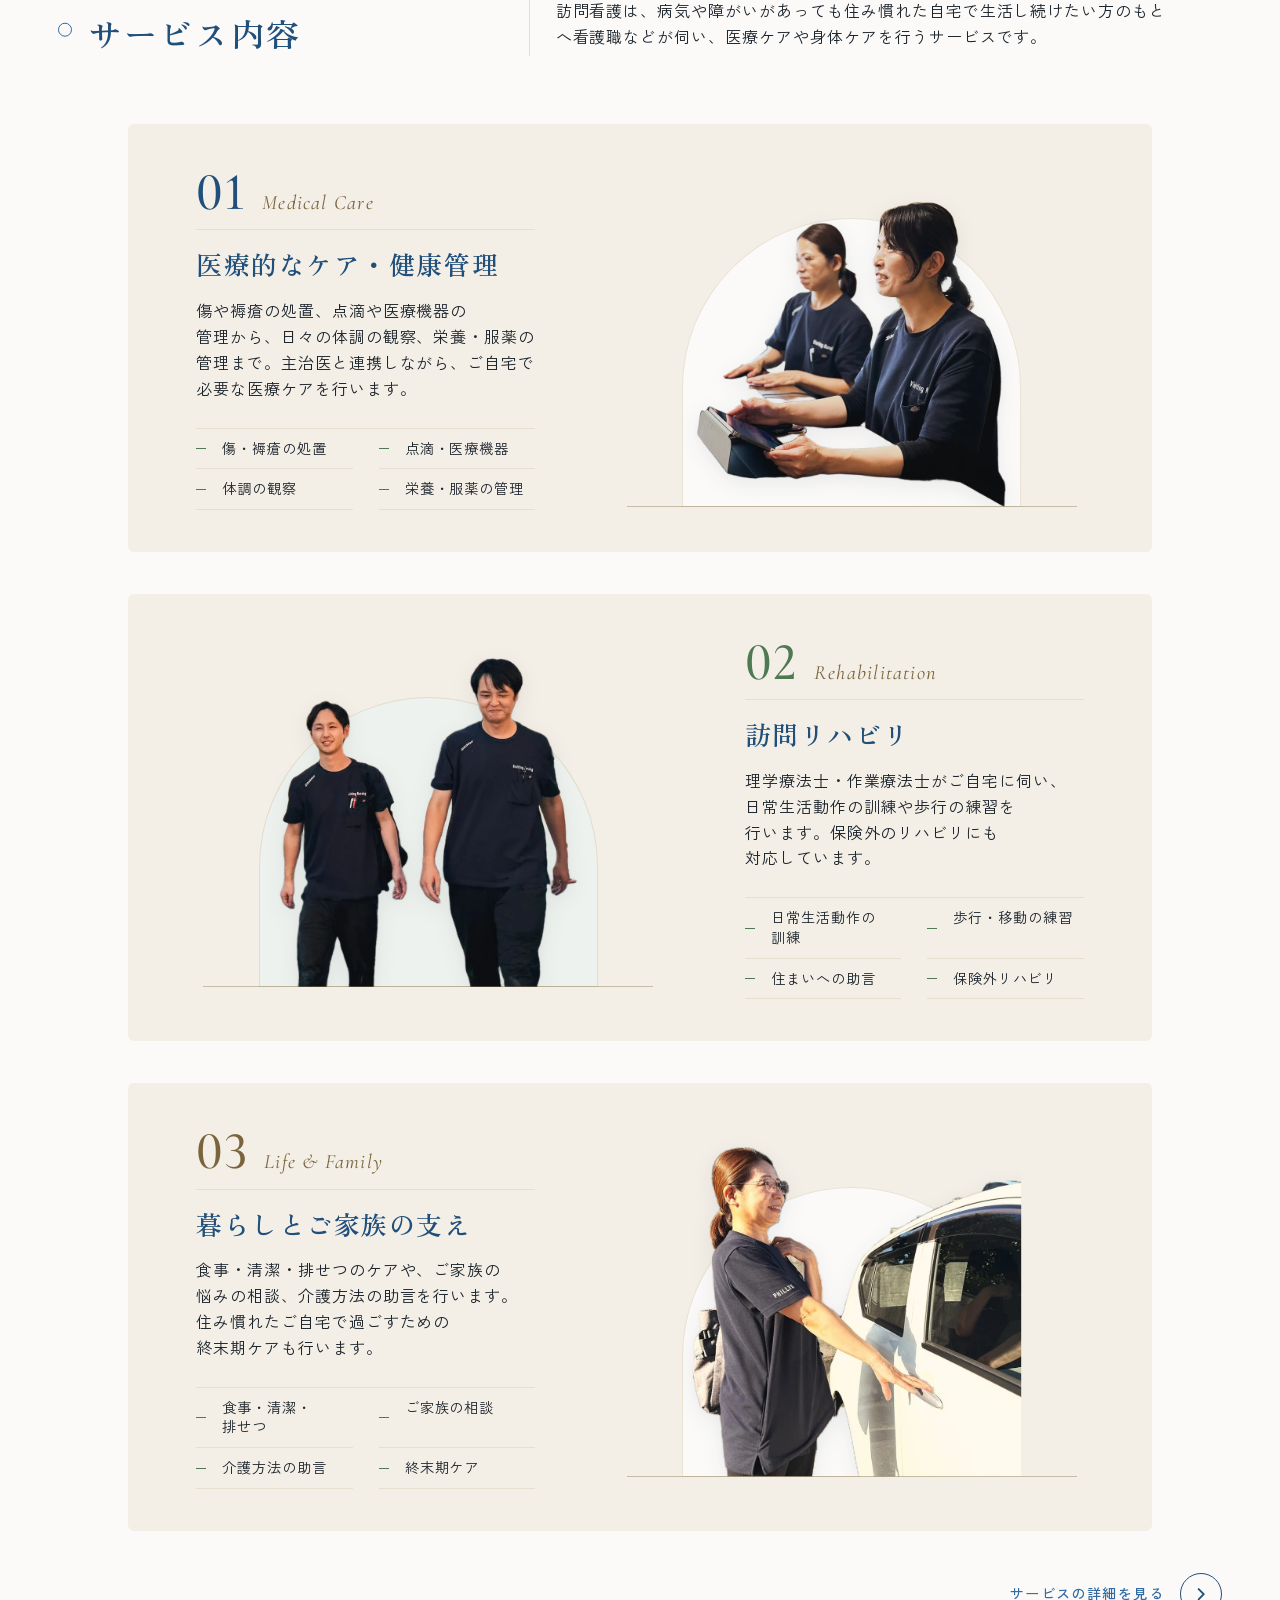
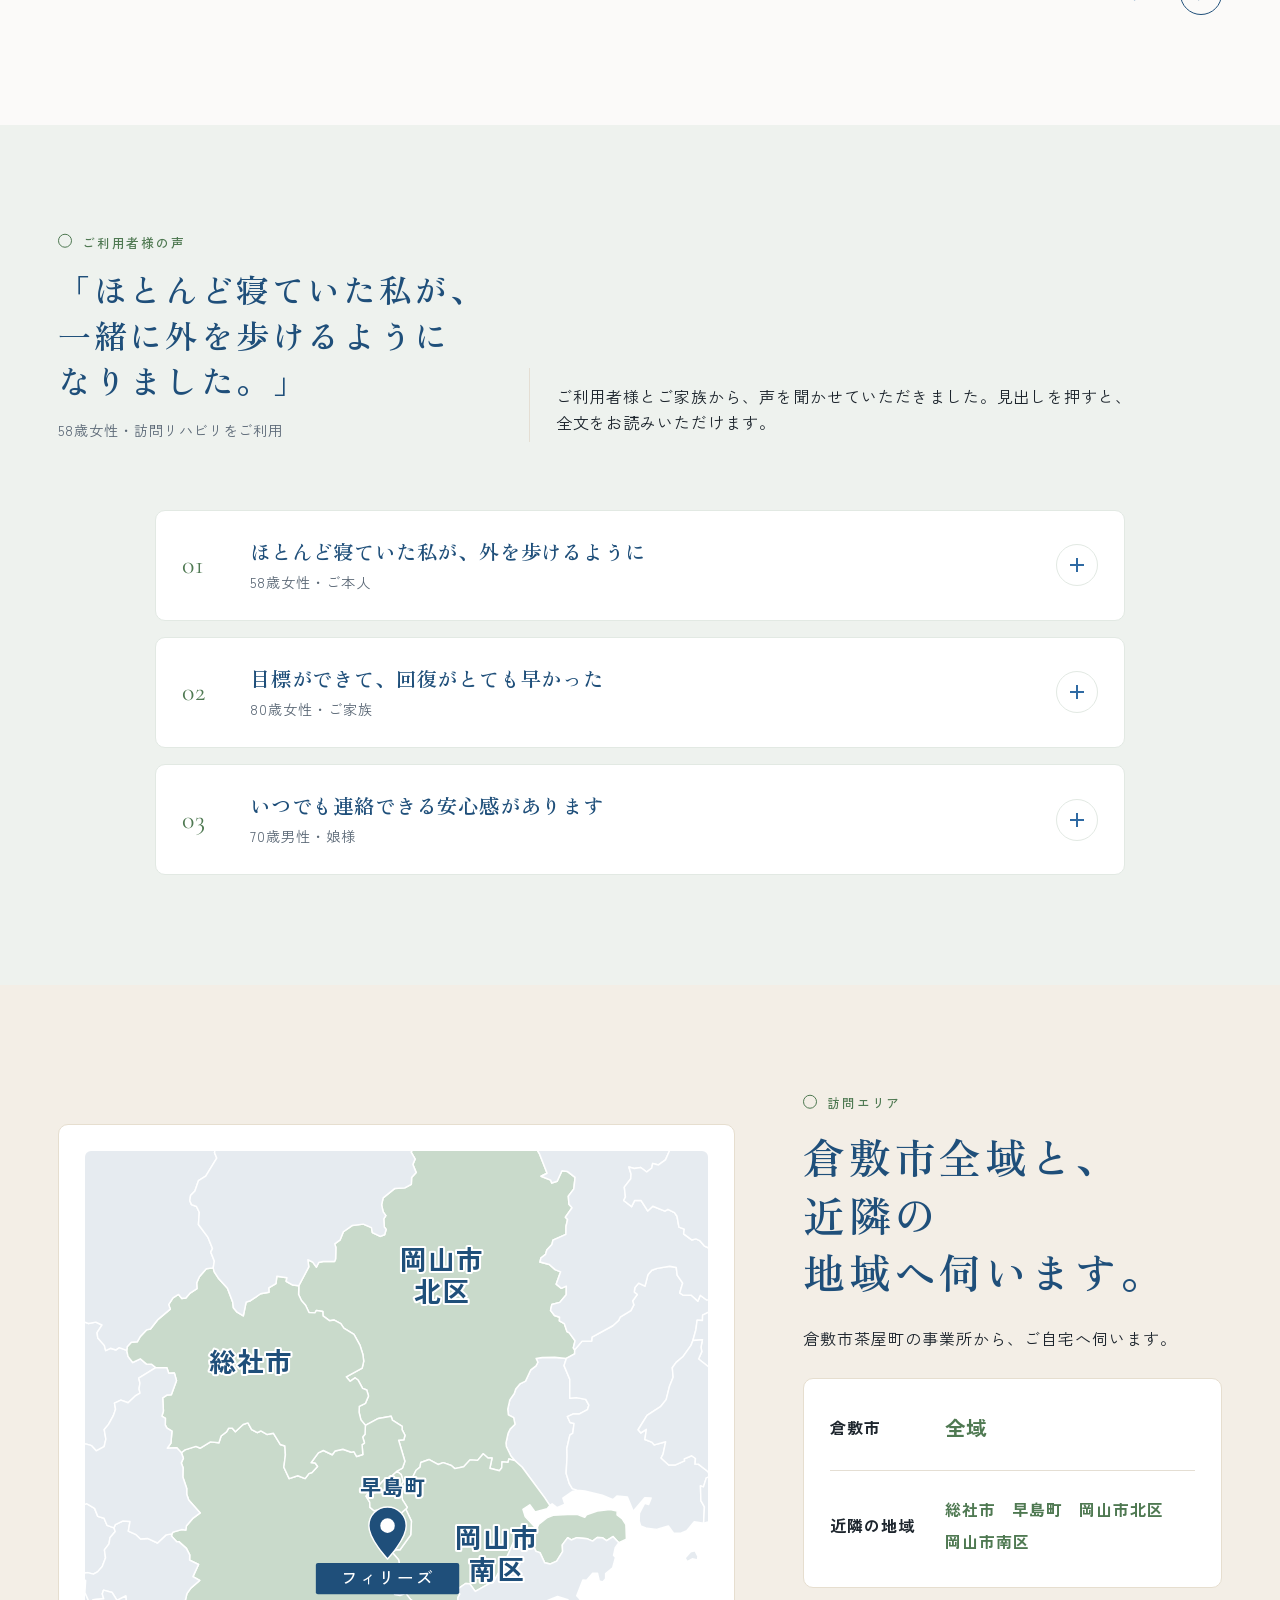
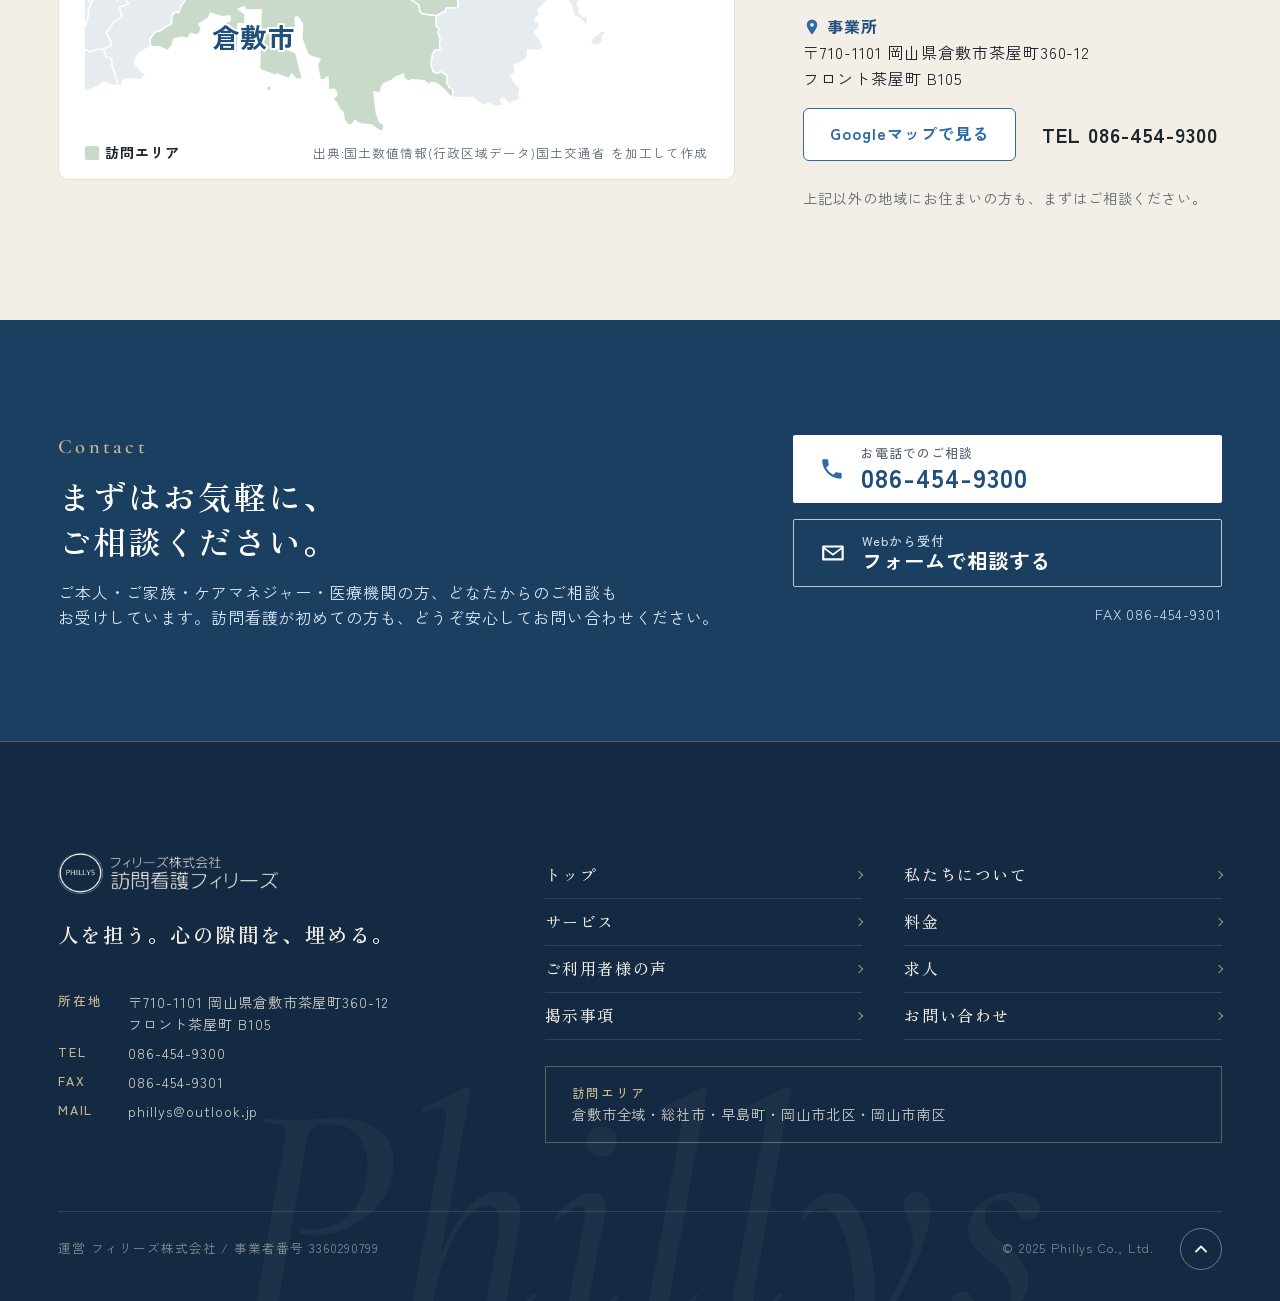
==== commit 169c7199: "カルーセル: ホバー・押している間だけ停止し、離したら自動で再開（ゆっくり加速） Co-Authored-By: Claude Opus 5.5 <noreply@anthropic.com> Cla" ====
--- a/index.html
+++ b/index.html
@@ -167,4 +167,4 @@
 if(!('IntersectionObserver' in window)){t.forEach(function(e){e.classList.add('is-in')});return;}
 var io=new IntersectionObserver(function(es){es.forEach(function(e){if(e.isIntersecting){e.target.classList.add('is-in');io.unobserve(e.target);}})},{threshold:0,rootMargin:'0px 0px -12% 0px'});
 t.forEach(function(e){io.observe(e)});})();
-</script><script src="carousel.js?v=5"></script><script src="smooth.js?v=1"></script><script src="accordion.js?v=4"></script><script src="motion.js?v=12"></script><script>(function(){var d=document.documentElement;if(!d.classList.contains("ld-on"))return;var t0=performance.now(),MIN=2236,fired=false;function done(){if(fired)return;fired=true;var w=Math.max(0,MIN-(performance.now()-t0));setTimeout(function(){d.classList.add("ld-out");setTimeout(function(){d.classList.remove("ld-on","ld-out");document.dispatchEvent(new Event("ph:loaded"))},1000)},w)}function whenText(){var f=document.fonts&&document.fonts.ready;if(f){Promise.race([f,new Promise(function(r){setTimeout(r,1236)})]).then(done)}else done()}if(document.readyState!=="loading")whenText();else document.addEventListener("DOMContentLoaded",whenText);setTimeout(done,3618);})();</script></body></html>+</script><script src="carousel.js?v=6"></script><script src="smooth.js?v=1"></script><script src="accordion.js?v=4"></script><script src="motion.js?v=12"></script><script>(function(){var d=document.documentElement;if(!d.classList.contains("ld-on"))return;var t0=performance.now(),MIN=2236,fired=false;function done(){if(fired)return;fired=true;var w=Math.max(0,MIN-(performance.now()-t0));setTimeout(function(){d.classList.add("ld-out");setTimeout(function(){d.classList.remove("ld-on","ld-out");document.dispatchEvent(new Event("ph:loaded"))},1000)},w)}function whenText(){var f=document.fonts&&document.fonts.ready;if(f){Promise.race([f,new Promise(function(r){setTimeout(r,1236)})]).then(done)}else done()}if(document.readyState!=="loading")whenText();else document.addEventListener("DOMContentLoaded",whenText);setTimeout(done,3618);})();</script></body></html>
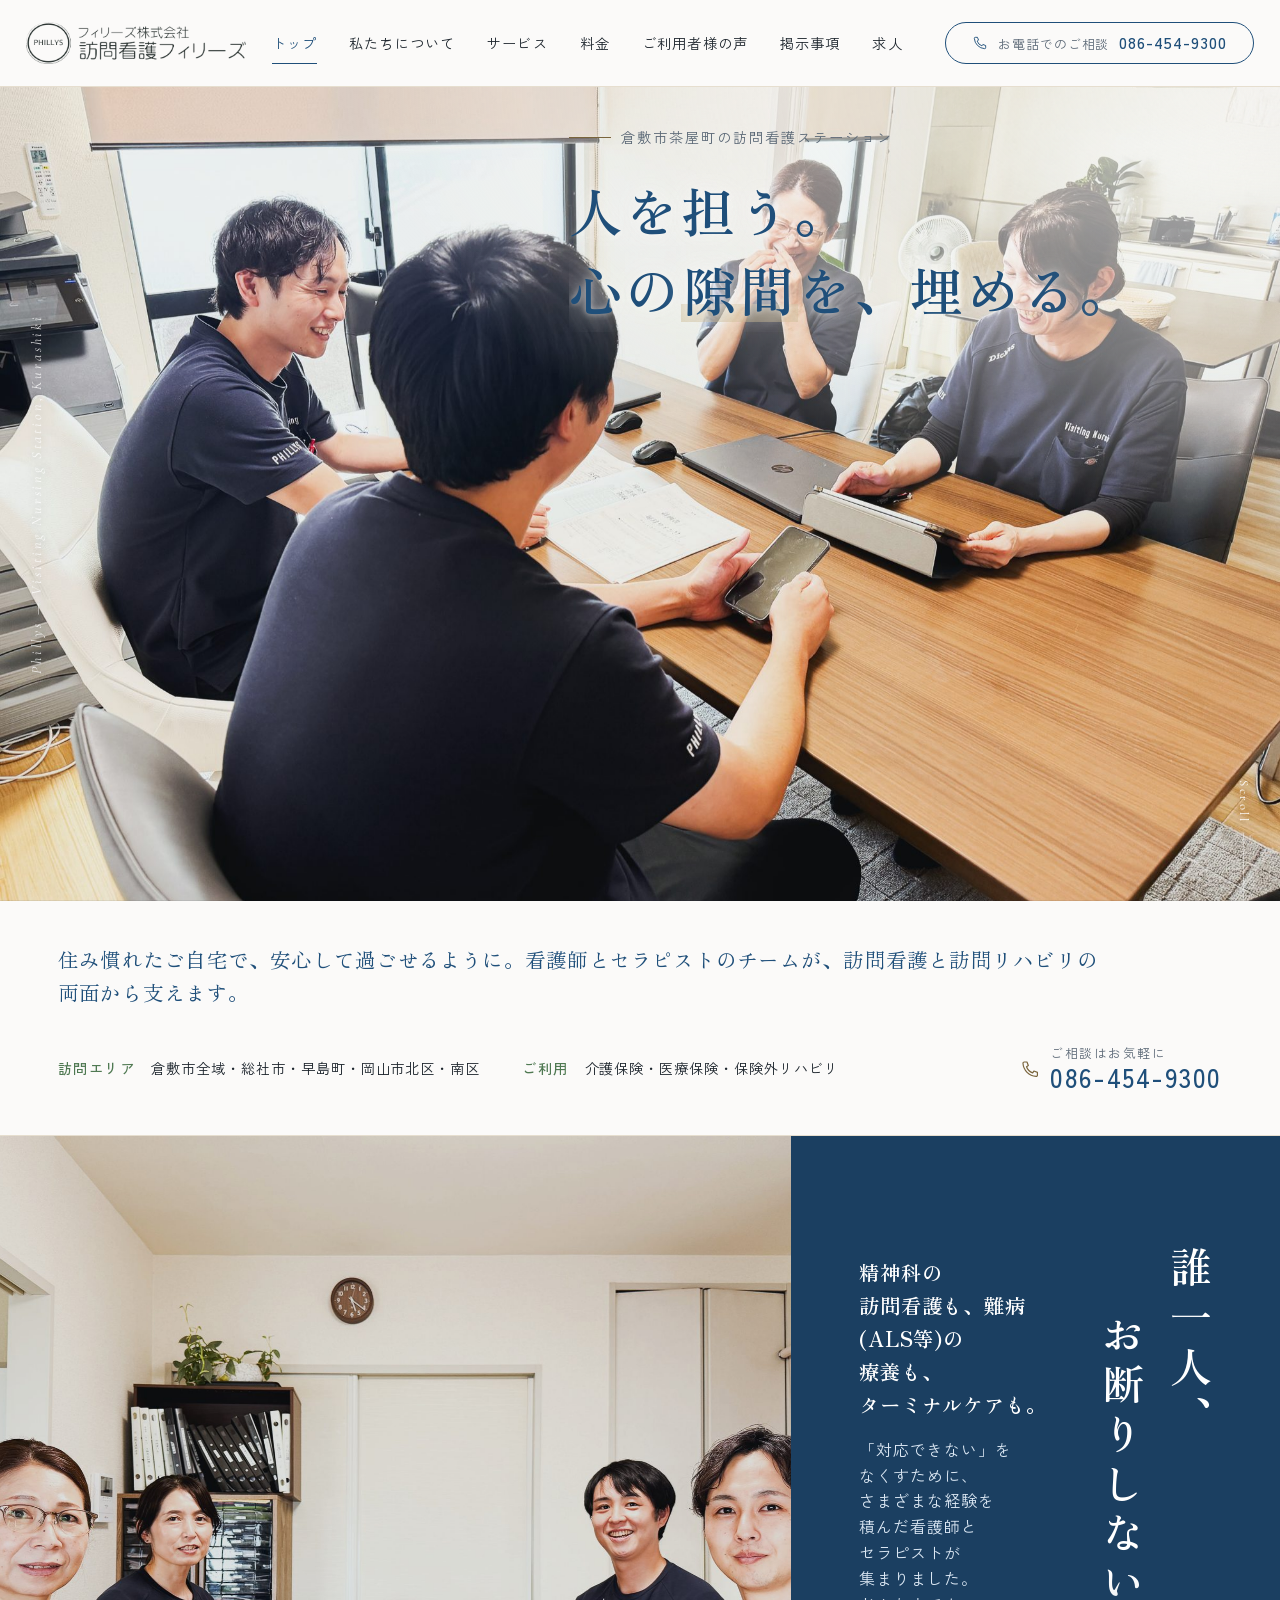
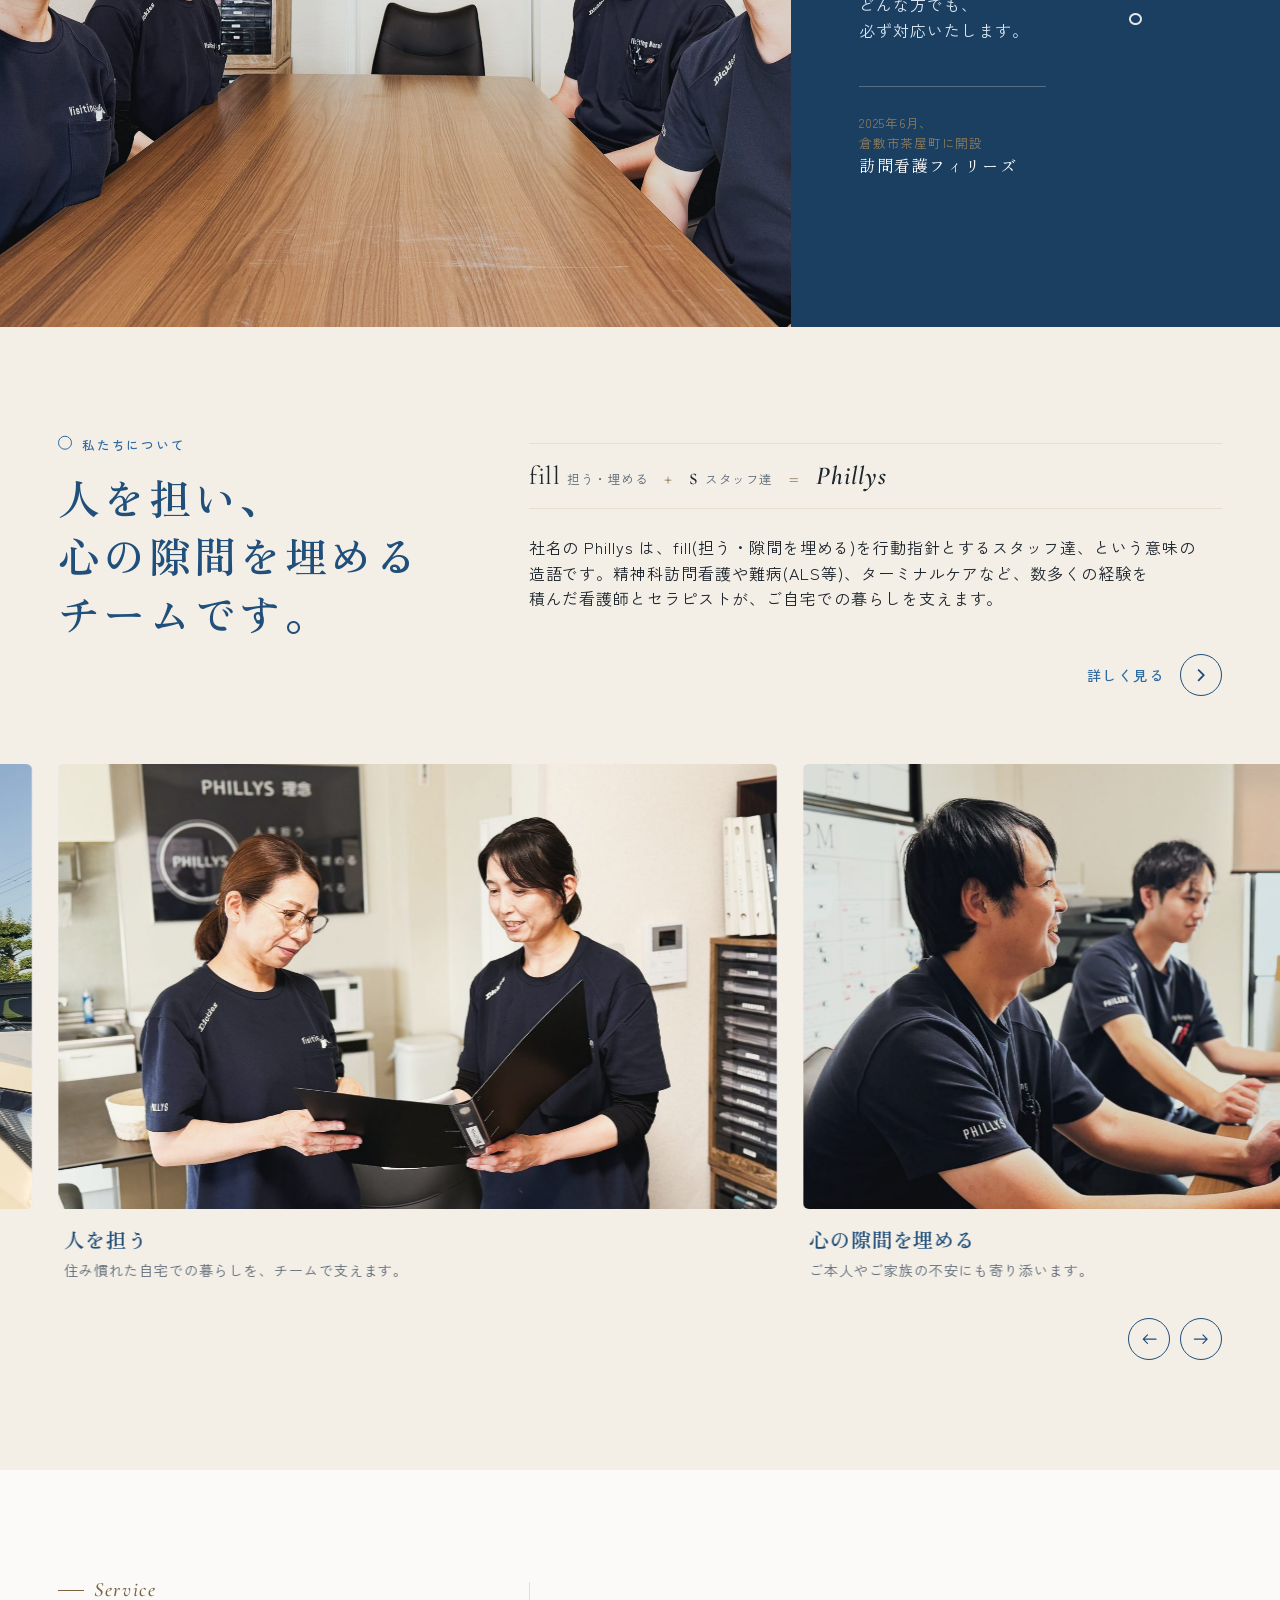
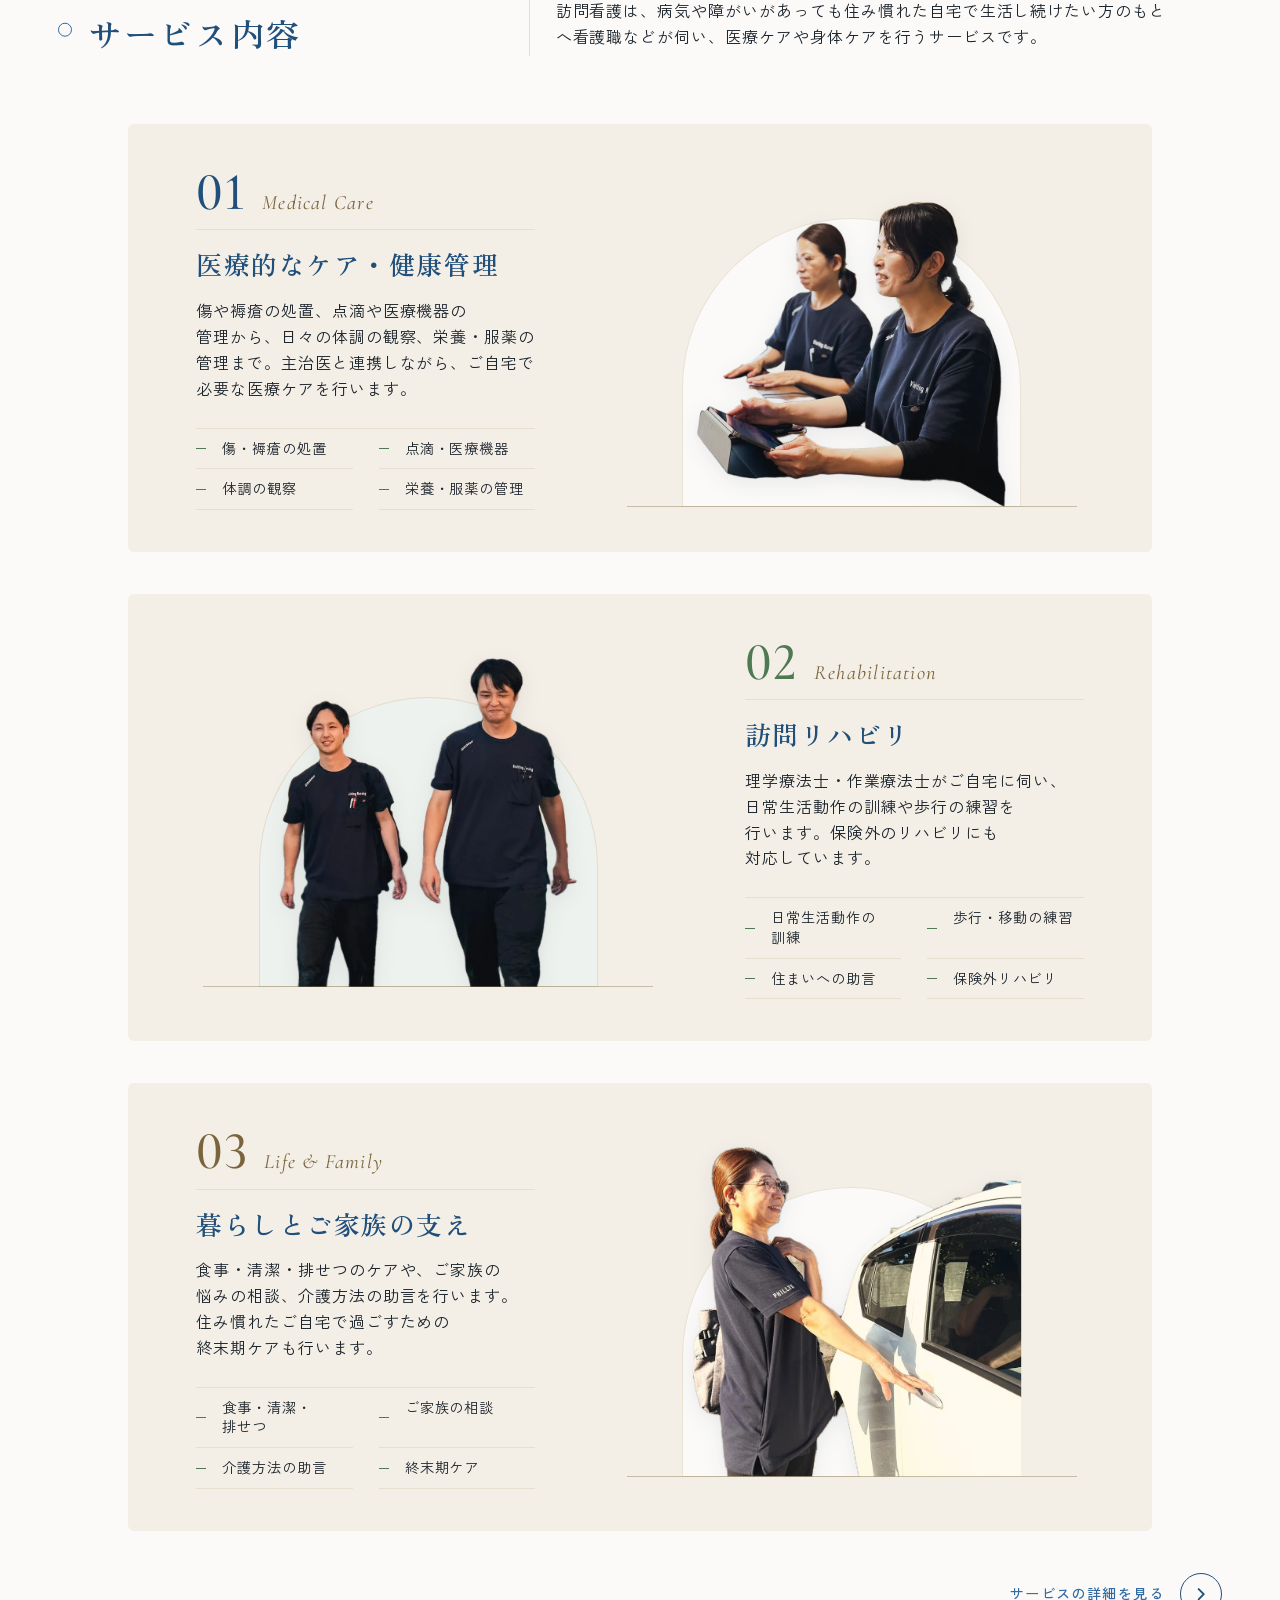
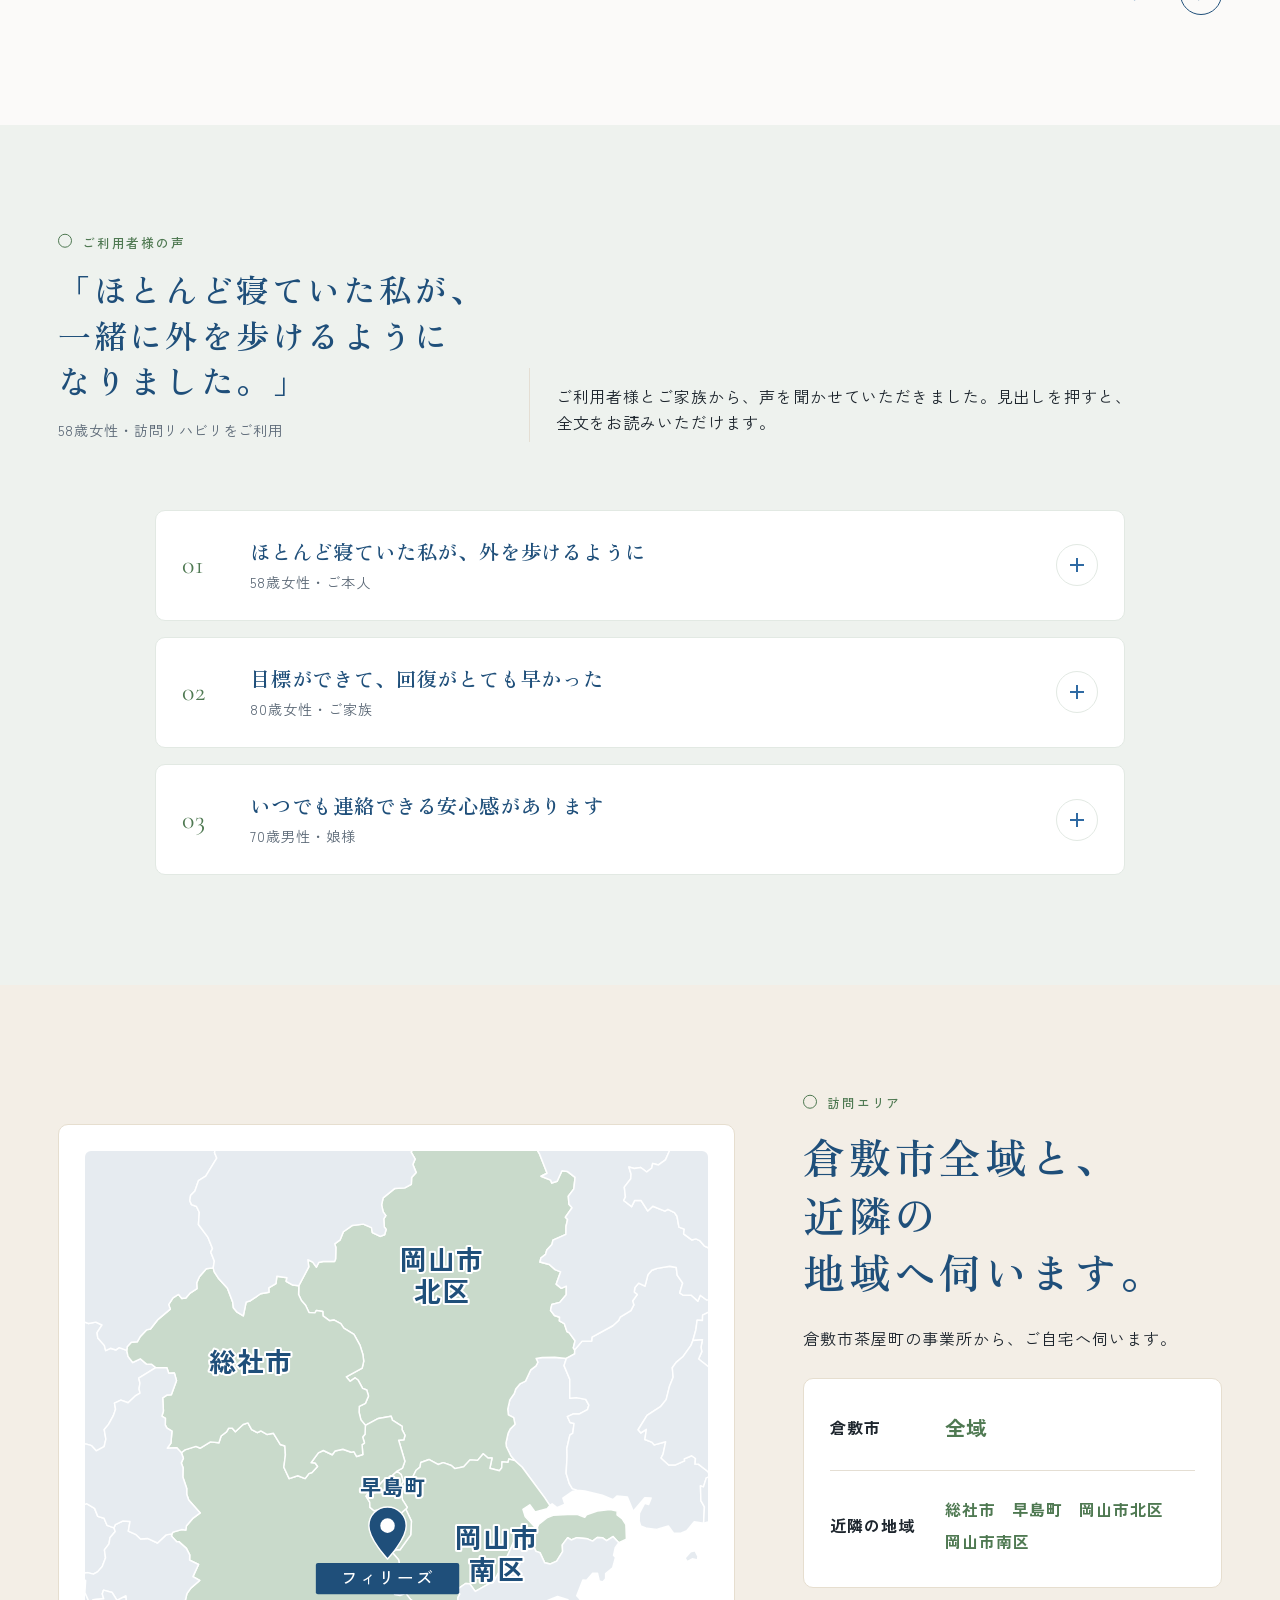
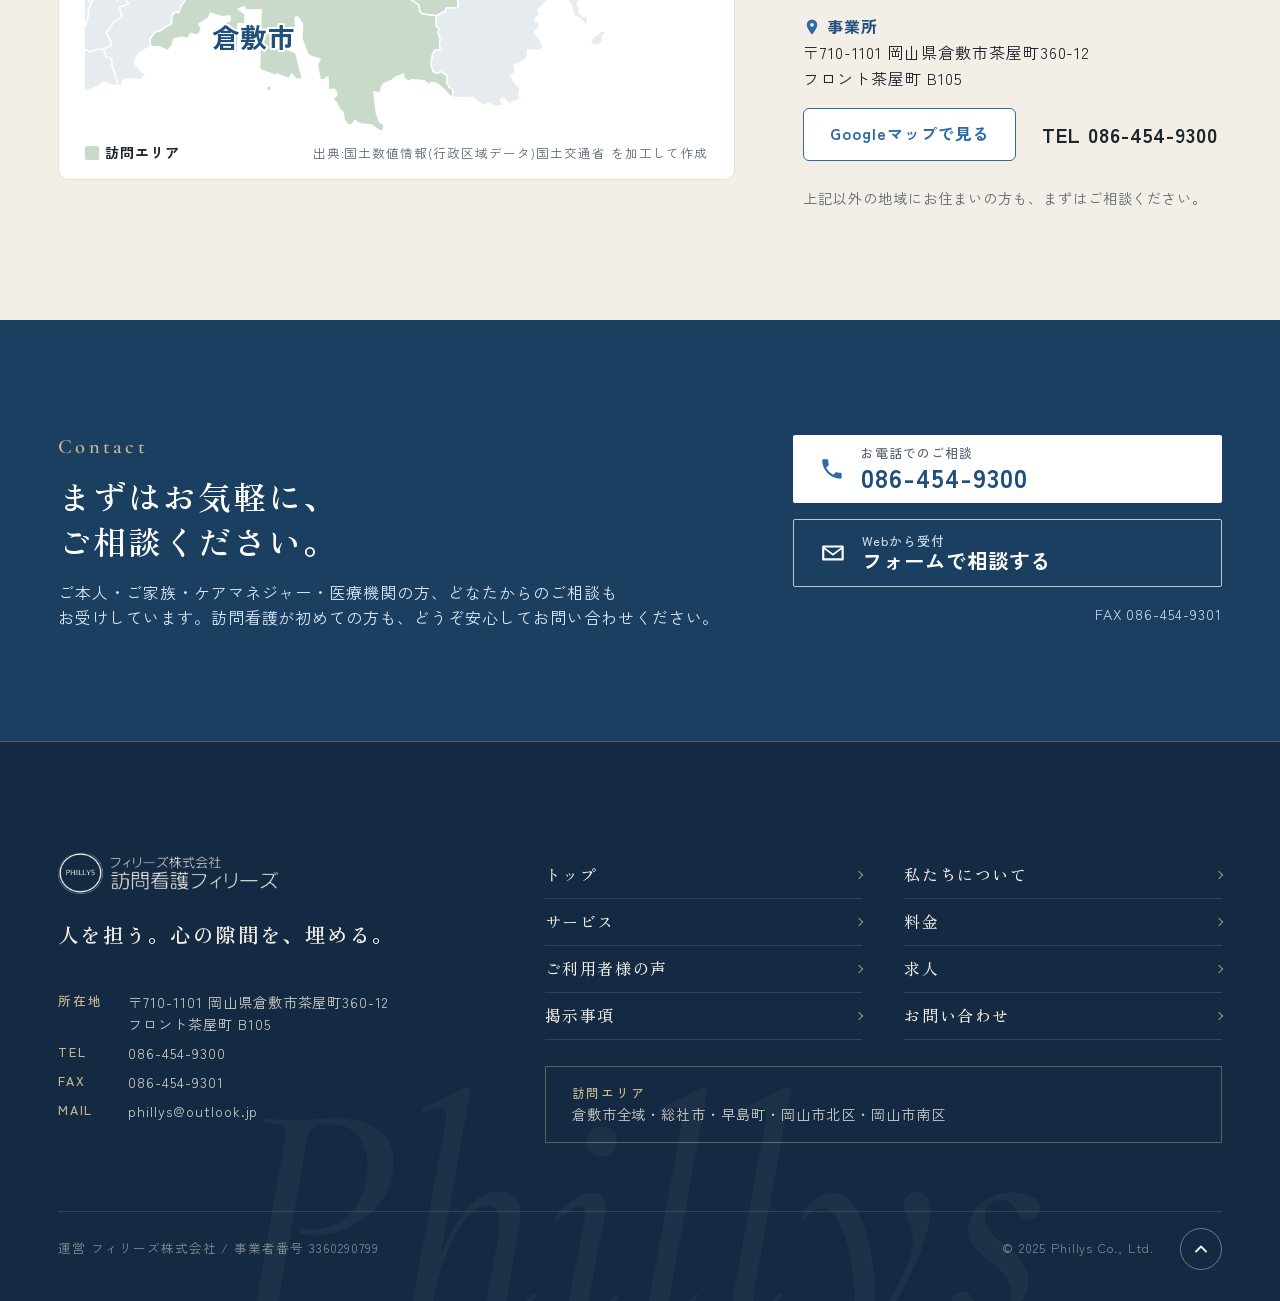
==== commit d5608fda: "スマホ下部の固定バーの紺色を少し明るい青に Co-Authored-By: Claude Opus 5.5 <noreply@anthropic.com> Claude-Session: https:" ====
--- a/index.html
+++ b/index.html
@@ -2,7 +2,7 @@
 <html lang="ja"><head><meta charset="utf-8"><meta name="viewport" content="width=device-width,initial-scale=1">
 <title>訪問看護フィリーズ | 倉敷市の訪問看護・訪問リハビリ</title><meta name="description" content="倉敷市茶屋町の訪問看護フィリーズ。精神科訪問看護、難病(ALS等)、ターミナルケアの経験豊富な看護師とセラピストが、ご自宅での療養を訪問看護と訪問リハビリの両面でサポートします。">
 <meta property="og:title" content="訪問看護フィリーズ | 倉敷市の訪問看護・訪問リハビリ"><meta property="og:description" content="倉敷市茶屋町の訪問看護フィリーズ。精神科訪問看護、難病(ALS等)、ターミナルケアの経験豊富な看護師とセラピストが、ご自宅での療養を訪問看護と訪問リハビリの両面でサポートします。"><meta property="og:type" content="website">
-<link rel="icon" href="img/logo-mark.png"><link rel="preconnect" href="https://fonts.googleapis.com"><link rel="preconnect" href="https://fonts.gstatic.com" crossorigin><link rel="stylesheet" href="https://fonts.googleapis.com/css2?family=Zen+Kaku+Gothic+New:wght@400;500;700&family=Zen+Old+Mincho:wght@500;600;700&family=Cormorant+Garamond:ital,wght@0,500;0,600;1,500&display=swap"><link rel="stylesheet" href="style.css?v=20261123i"><script>document.documentElement.classList.add("js-fill")</script><script>(function(){var d=document.documentElement,p=location.pathname.split("/").pop()||"index.html",top=p==="index.html",seen=false;try{seen=sessionStorage.getItem("ph-ld")==="1";sessionStorage.setItem("ph-ld","1")}catch(e){}var rm=window.matchMedia&&matchMedia("(prefers-reduced-motion: reduce)").matches;var rl=false;try{var n=performance.getEntriesByType("navigation")[0];rl=n?n.type==="reload":(performance.navigation&&performance.navigation.type===1)}catch(e){}if(!rm&&(top||!seen||rl))d.classList.add("ld-on");})();</script></head><body><div class="ld" aria-hidden="true"><div class="ld-in"><div class="ld-mark"><svg class="ld-ring" viewBox="0 0 120 120"><circle cx="60" cy="60" r="57"/></svg><img src="img/logo-mark.png" alt="" width="84" height="84"></div><p class="ld-name">Phillys</p><p class="ld-sub">訪問看護フィリーズ</p></div></div>
+<link rel="icon" href="img/logo-mark.png"><link rel="preconnect" href="https://fonts.googleapis.com"><link rel="preconnect" href="https://fonts.gstatic.com" crossorigin><link rel="stylesheet" href="https://fonts.googleapis.com/css2?family=Zen+Kaku+Gothic+New:wght@400;500;700&family=Zen+Old+Mincho:wght@500;600;700&family=Cormorant+Garamond:ital,wght@0,500;0,600;1,500&display=swap"><link rel="stylesheet" href="style.css?v=20261123k"><script>document.documentElement.classList.add("js-fill")</script><script>(function(){var d=document.documentElement,p=location.pathname.split("/").pop()||"index.html",top=p==="index.html",seen=false;try{seen=sessionStorage.getItem("ph-ld")==="1";sessionStorage.setItem("ph-ld","1")}catch(e){}var rm=window.matchMedia&&matchMedia("(prefers-reduced-motion: reduce)").matches;var rl=false;try{var n=performance.getEntriesByType("navigation")[0];rl=n?n.type==="reload":(performance.navigation&&performance.navigation.type===1)}catch(e){}if(!rm&&(top||!seen||rl))d.classList.add("ld-on");})();</script></head><body><div class="ld" aria-hidden="true"><div class="ld-in"><div class="ld-mark"><svg class="ld-ring" viewBox="0 0 120 120"><circle cx="60" cy="60" r="57"/></svg><img src="img/logo-mark.png" alt="" width="84" height="84"></div><p class="ld-name">Phillys</p><p class="ld-sub">訪問看護フィリーズ</p></div></div>
 <header class="hd hd2"><div class="hd-in">
 <input type="checkbox" id="mn" class="mn-t">
 <a class="brand" href="index.html"><img src="img/logo.png" alt="フィリーズ株式会社 訪問看護フィリーズ" width="250" height="48"></a>
--- a/style.css
+++ b/style.css
@@ -2723,3 +2723,5 @@
 @media(max-width:1000px){.mf-panel{gap:var(--s3)!important}.mf-h{padding-left:var(--s3)}}@media(max-width:360px){.mf-panel{padding-left:var(--s3)!important;padding-right:var(--s3)!important}.mf-h{letter-spacing:.12em}}
 /* bottom bar: pin to the viewport bottom explicitly (iOS Safari) */
 @media(max-width:1000px){.mbar3{top:auto!important;bottom:0!important;left:0!important;right:0!important;-webkit-transform:translateZ(0);transform:translateZ(0)}}
+@media(max-width:1000px){.mbar3 a.m3-form{background:var(--g)}.mbar3 a.m3-form:active{background:var(--gd)}}
+@media(max-width:1000px){.m3-tel span{color:var(--g)!important}}
